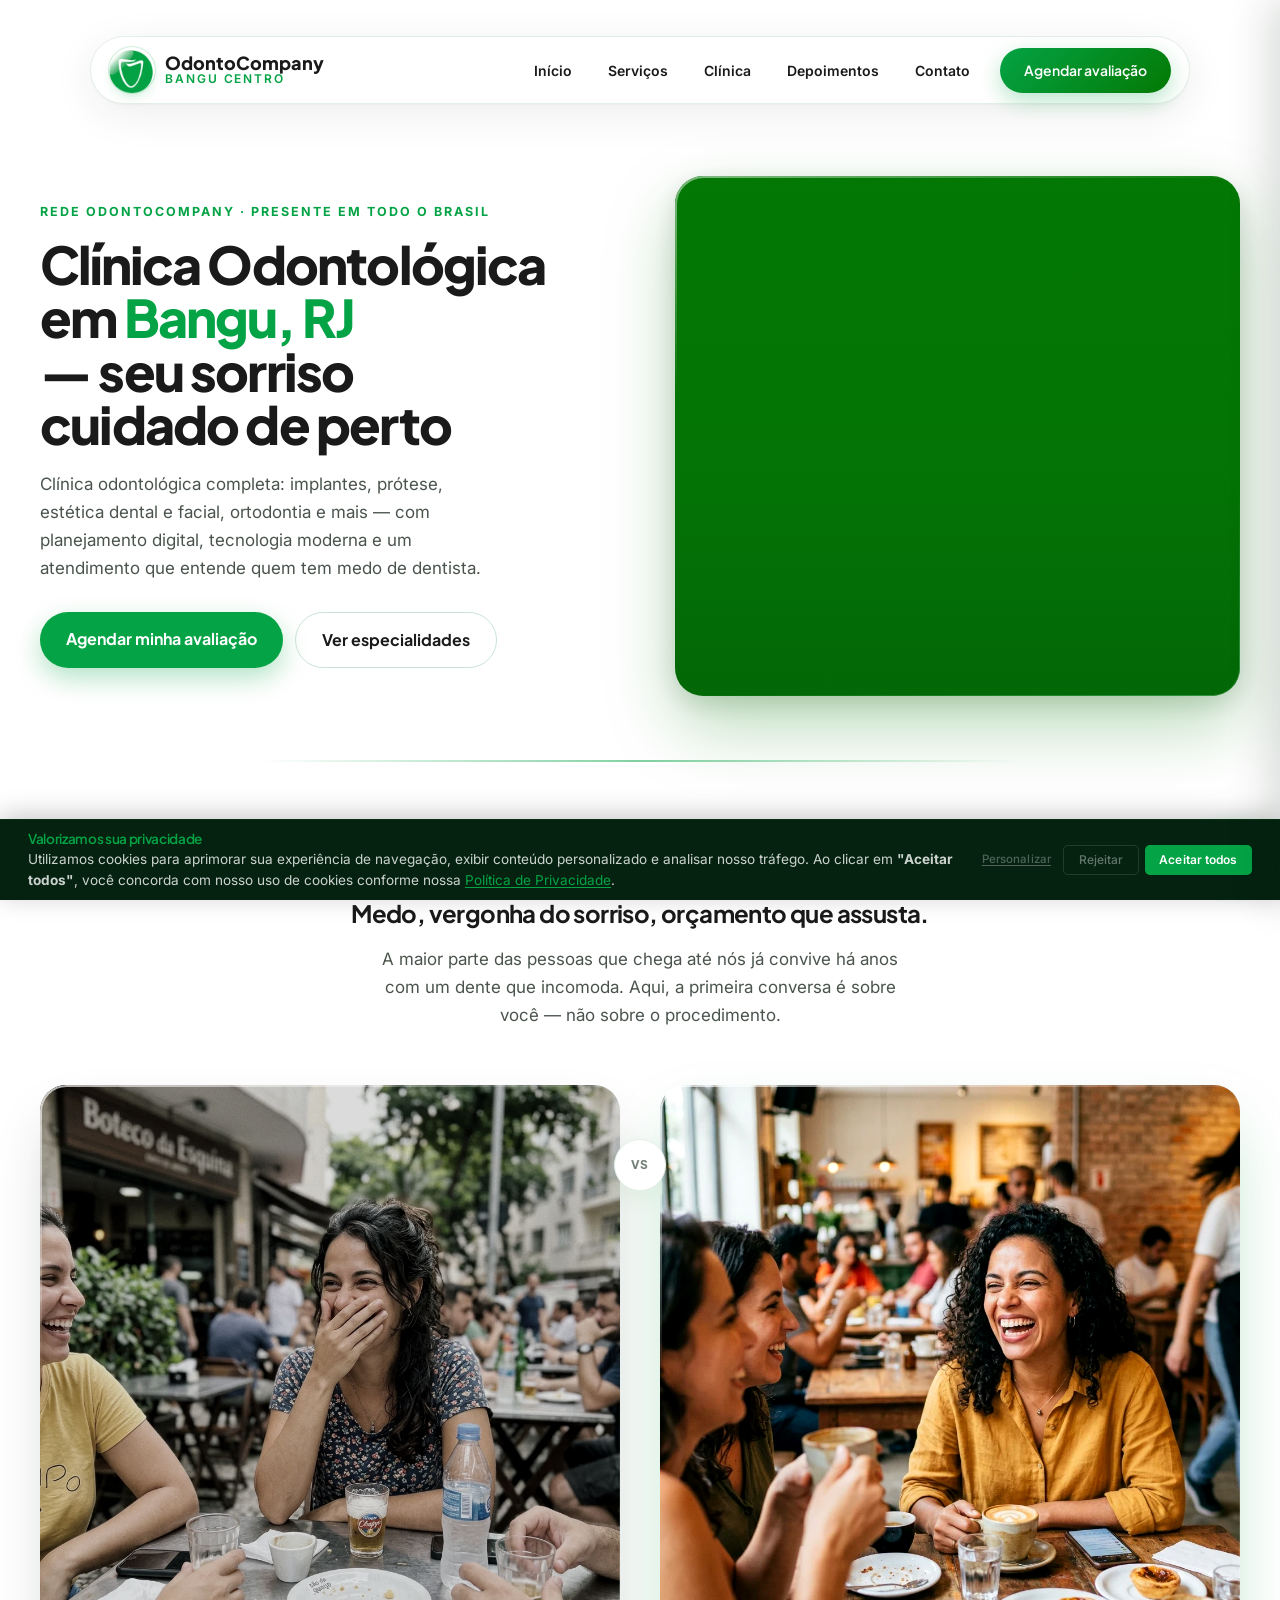
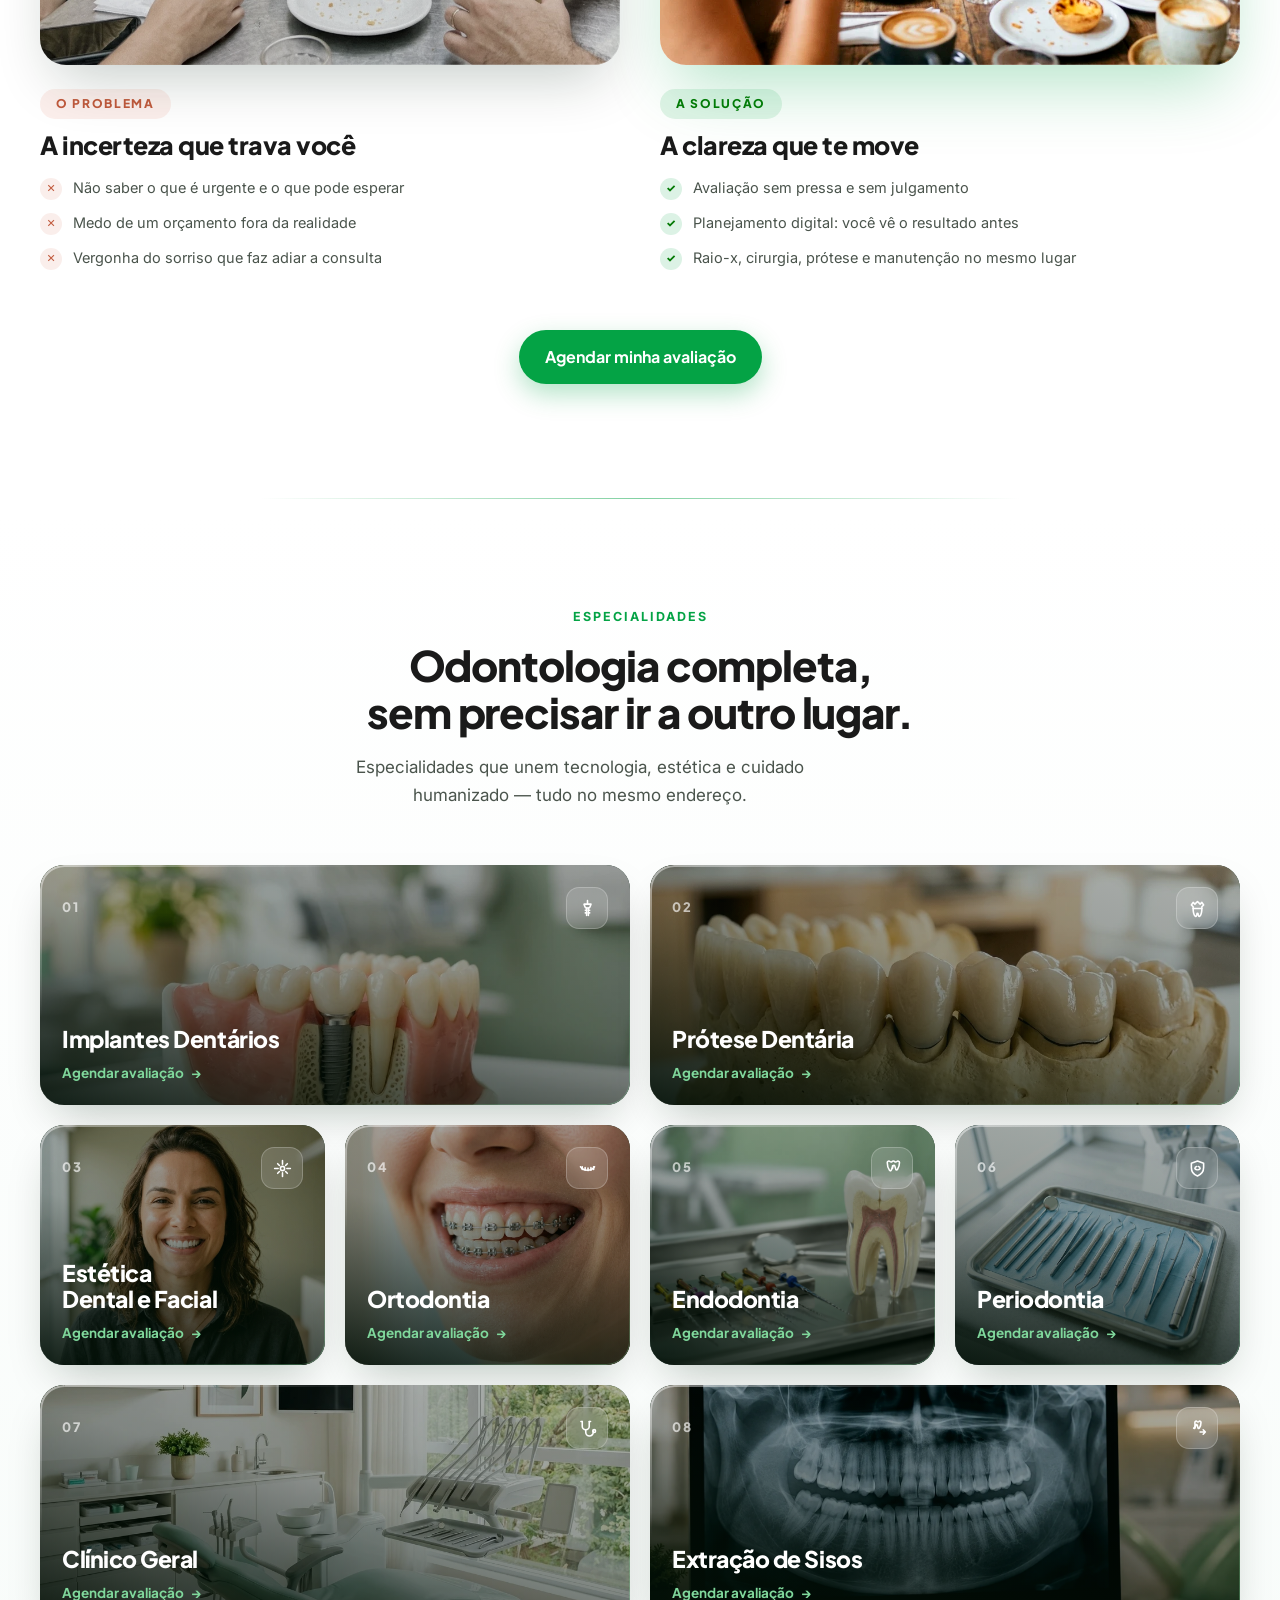
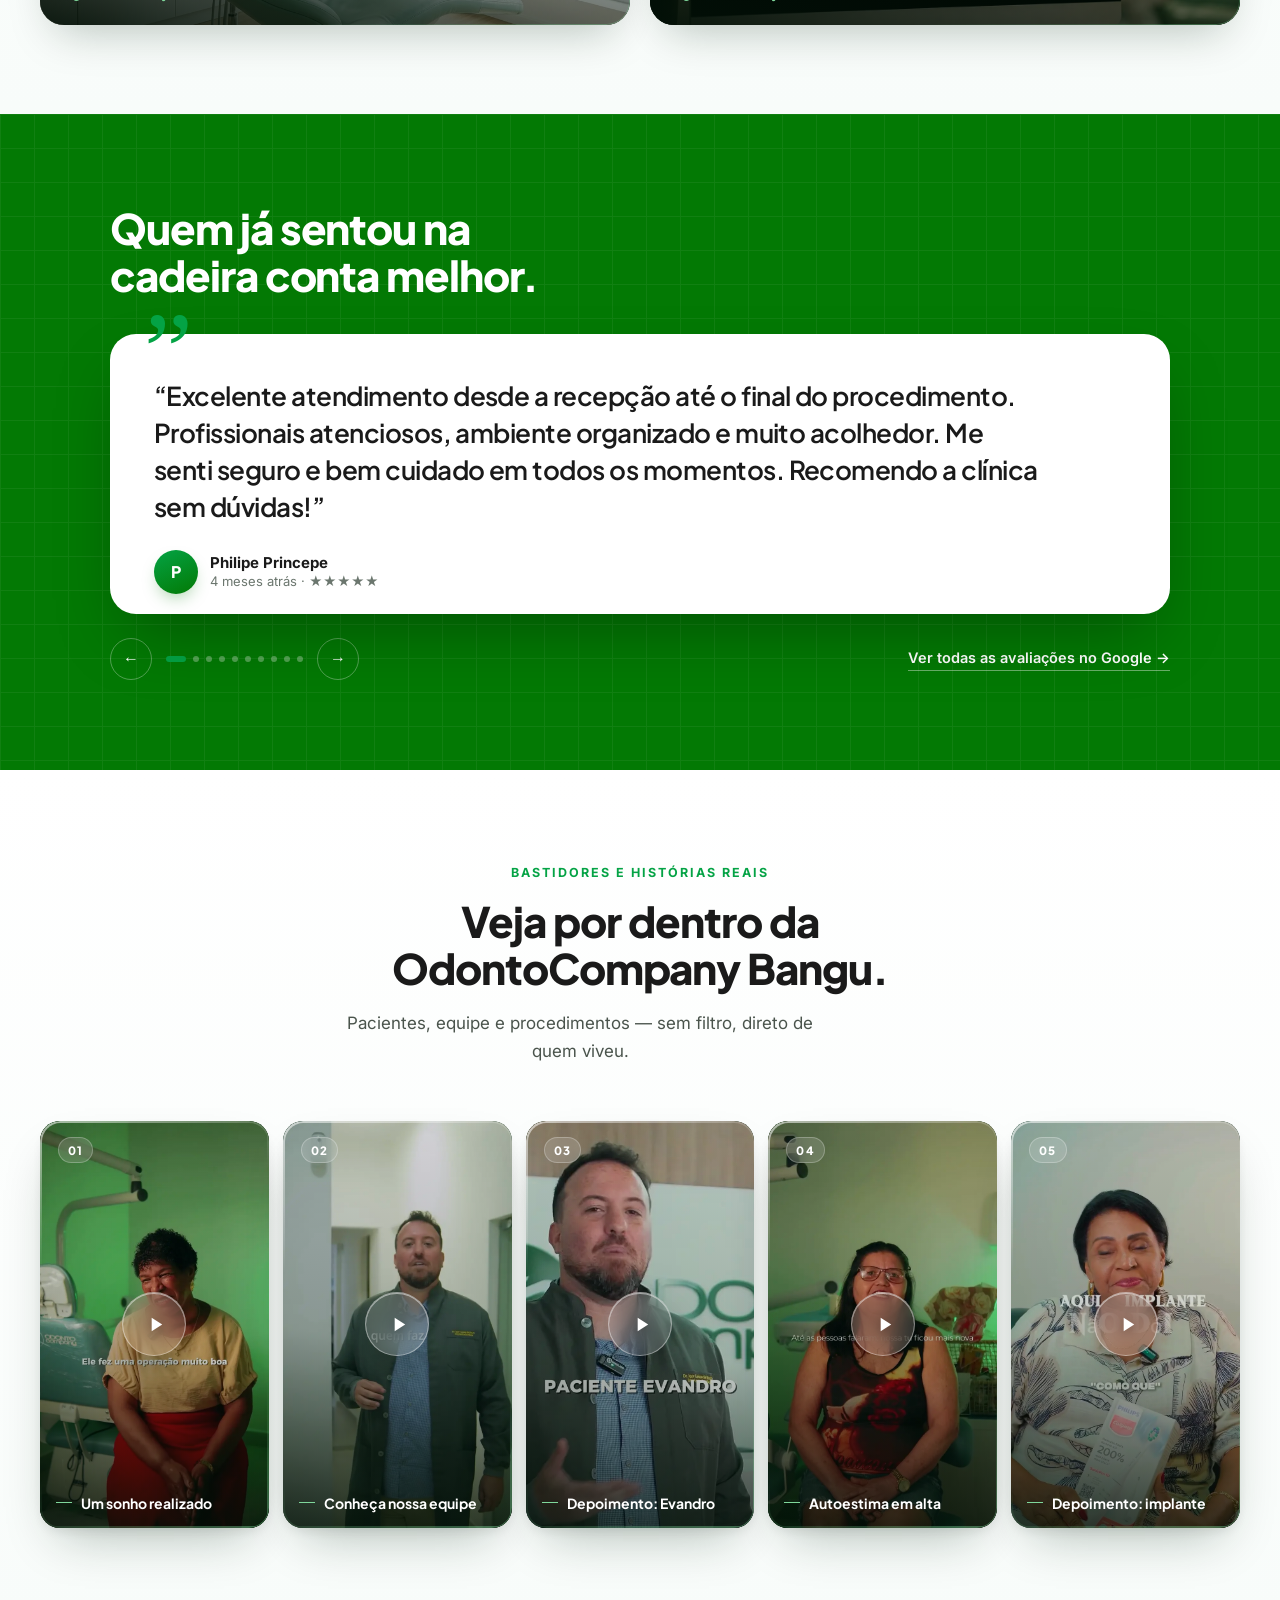
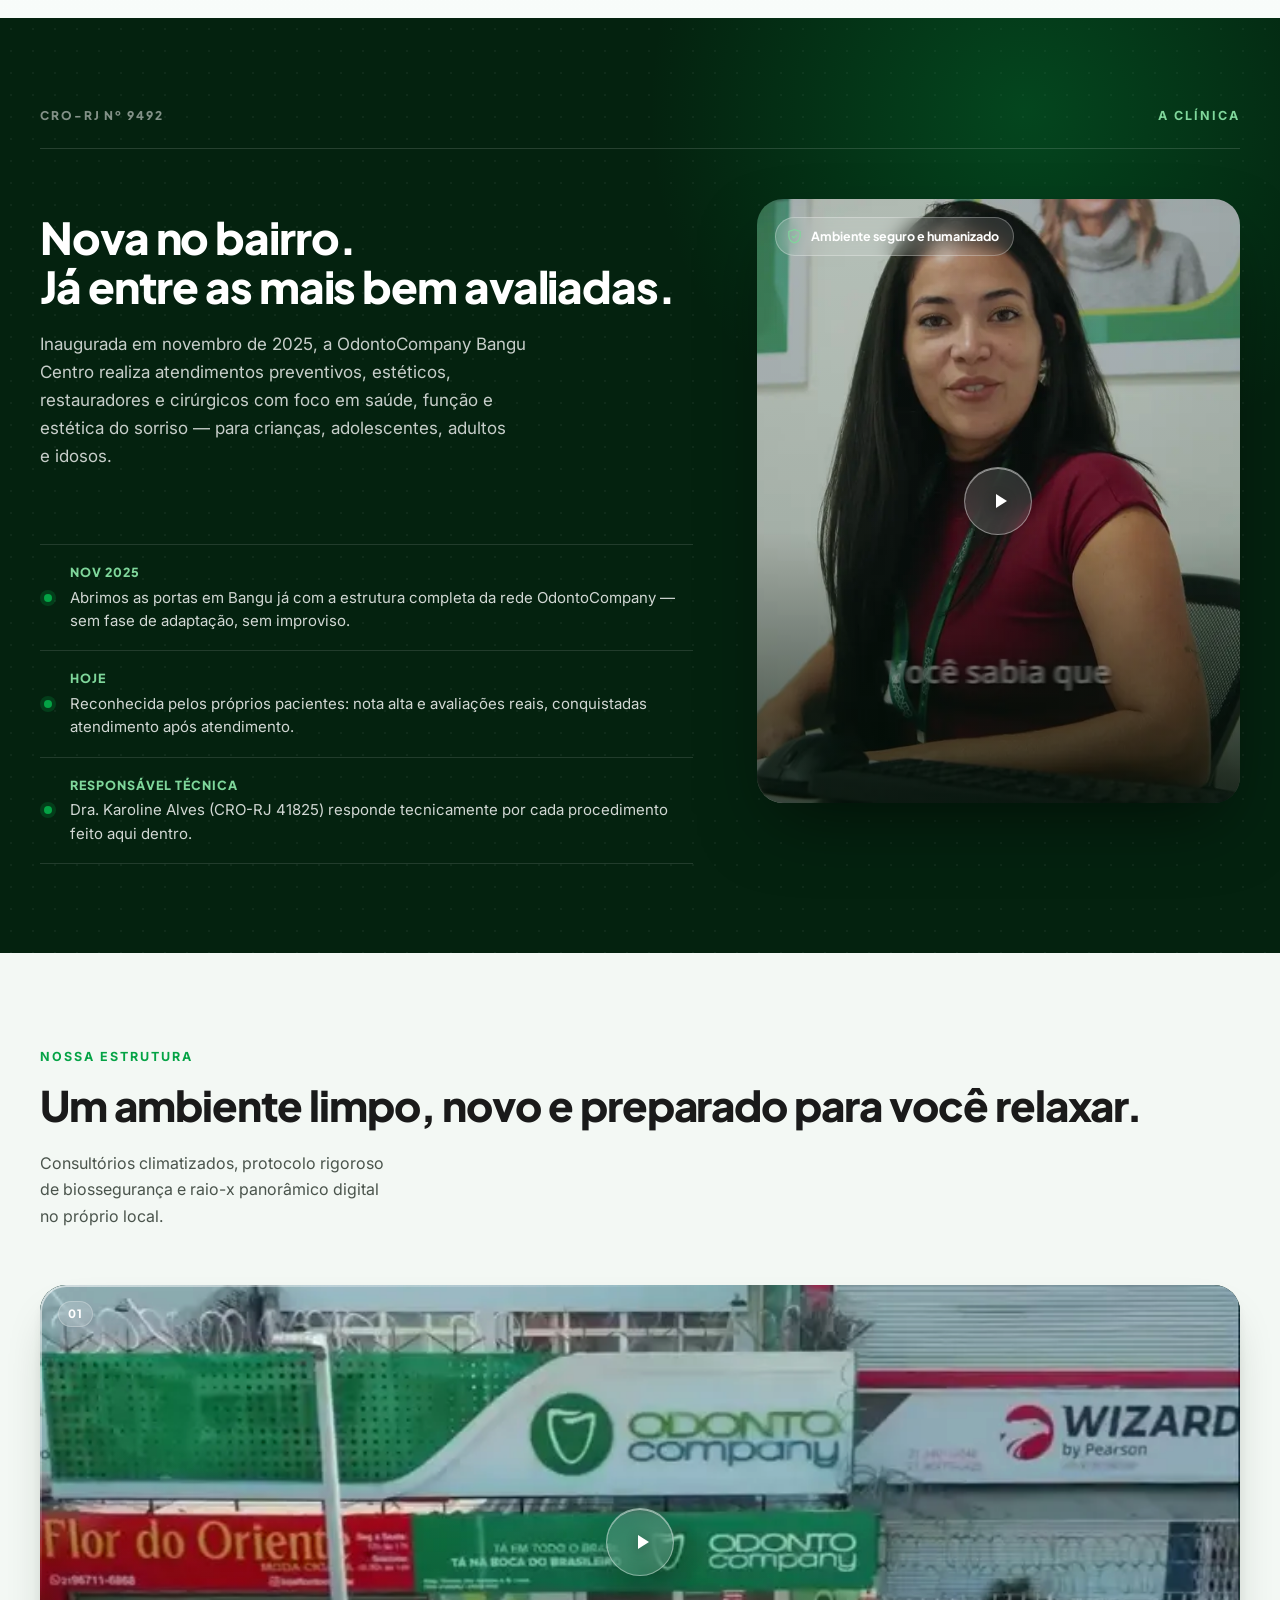
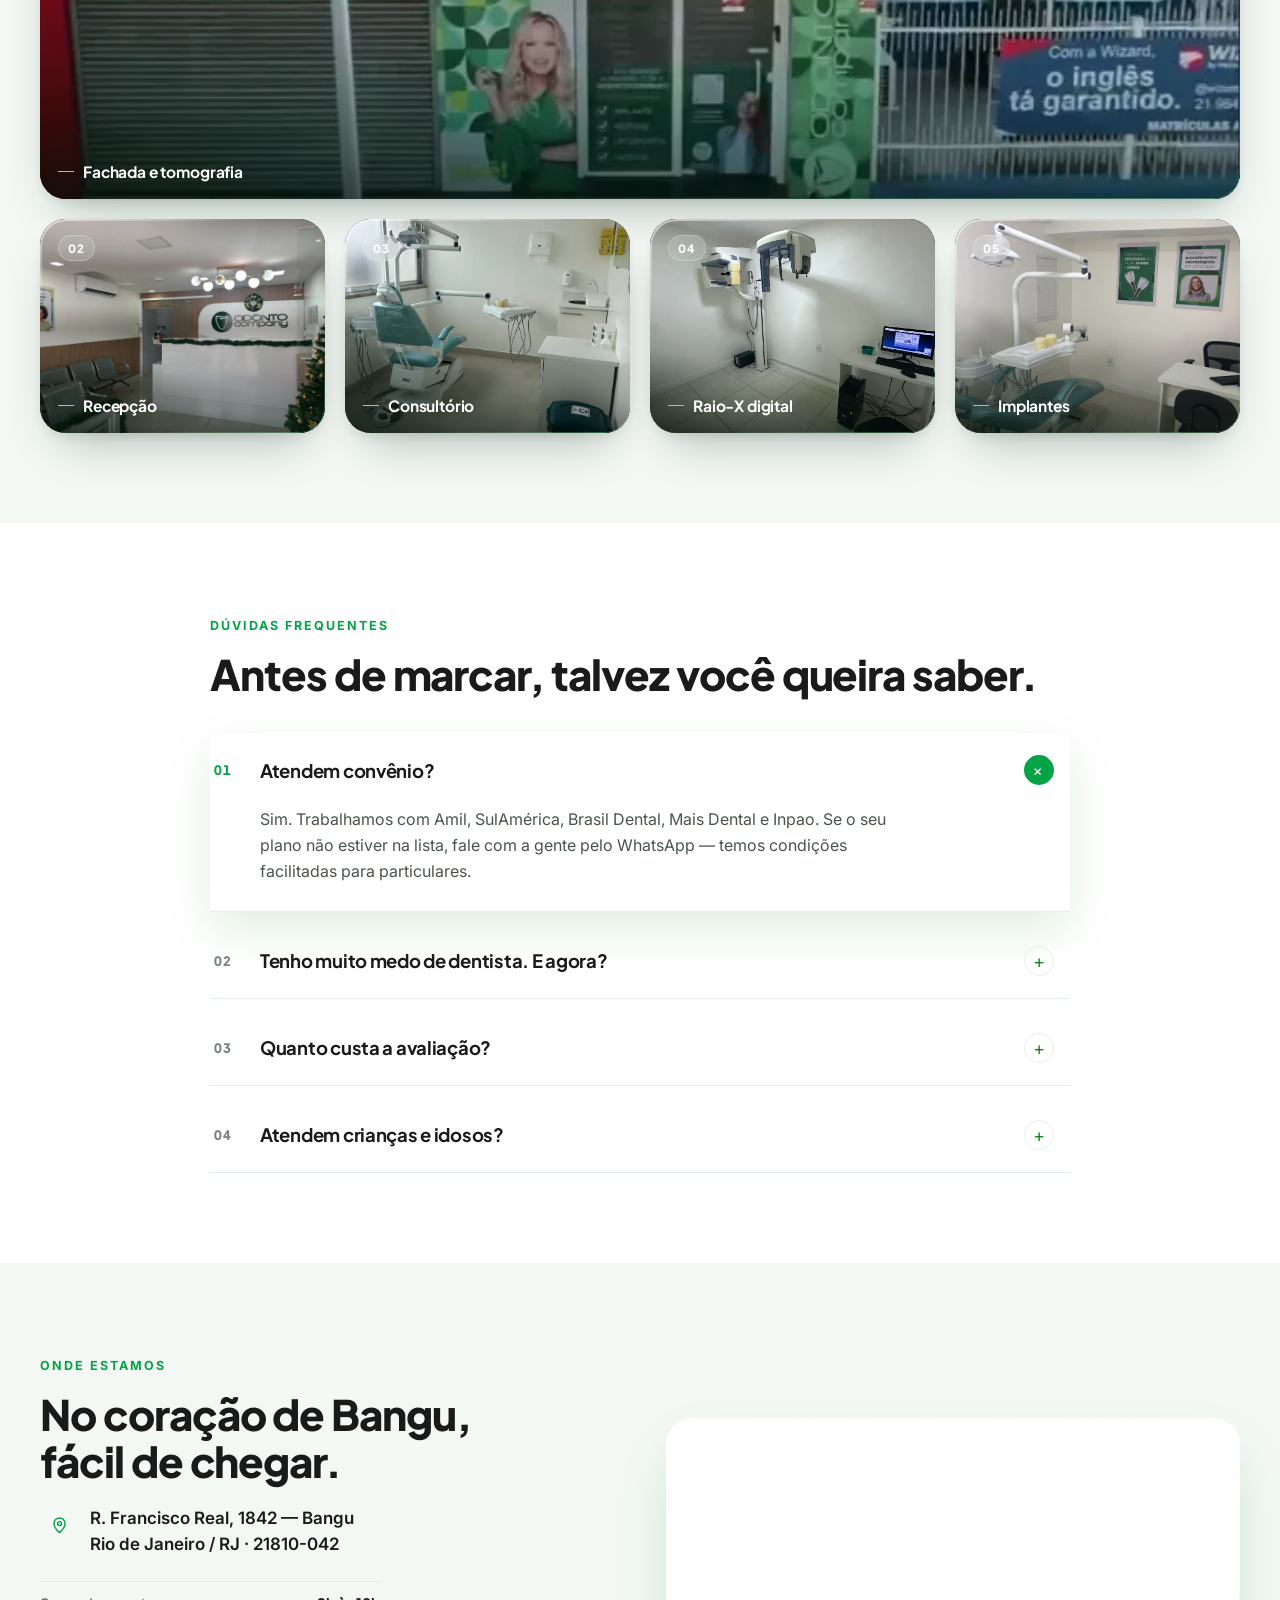
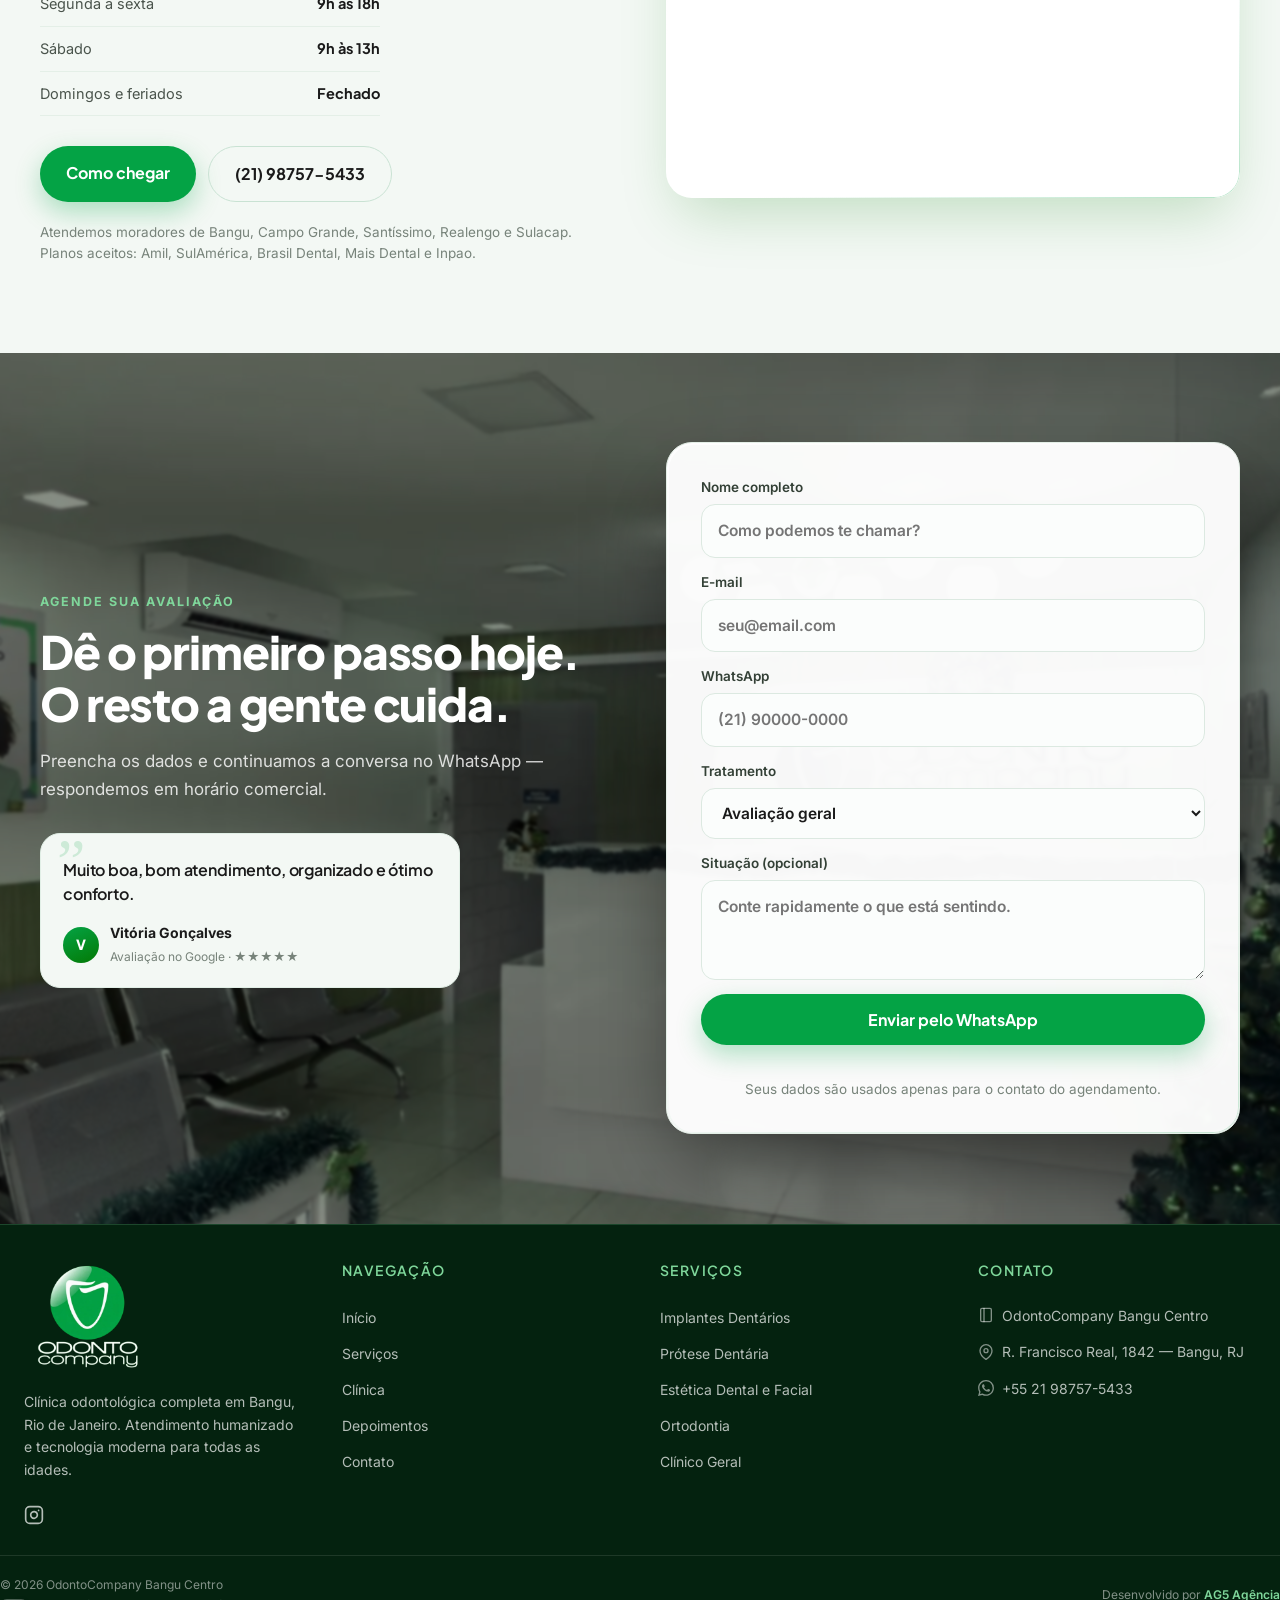
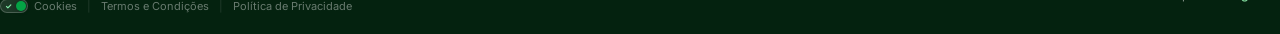
==== index.html @ 66516f6b "LP OdontoCompany Bangu — versão inicial" ====
<!DOCTYPE html>
<html lang="pt-BR">
<head>
<meta charset="utf-8" />
<meta name="viewport" content="width=device-width, initial-scale=1" />
<title>OdontoCompany Bangu Centro — Clínica Odontológica em Bangu, RJ</title>
<meta name="description" content="Clínica odontológica completa em Bangu, RJ. Implantes, prótese, estética dental e facial, ortodontia, endodontia, periodontia e extração de sisos. Nota 4.9 no Google." />

<link rel="canonical" href="http://odontocompanybangu.ag5agencia.site/" />
<meta name="geo.region" content="BR-RJ" />
<meta name="geo.placename" content="Bangu, Rio de Janeiro" />
<meta name="geo.position" content="-22.8797;-43.4664" />
<meta name="ICBM" content="-22.8797, -43.4664" />

<meta property="og:type" content="business.business" />
<meta property="og:title" content="OdontoCompany Bangu Centro — Clínica Odontológica em Bangu, RJ" />
<meta property="og:description" content="Clínica odontológica completa em Bangu, RJ. Implantes, prótese, estética dental e facial, ortodontia, endodontia, periodontia e extração de sisos. Nota 4.9 no Google." />
<meta property="og:image" content="http://odontocompanybangu.ag5agencia.site/assets/odontocompany-bangu-logo-clinica-odontologica.webp" />
<meta property="og:url" content="http://odontocompanybangu.ag5agencia.site/" />
<meta property="og:locale" content="pt_BR" />
<meta property="og:site_name" content="OdontoCompany Bangu Centro" />

<meta name="twitter:card" content="summary_large_image" />
<meta name="twitter:title" content="OdontoCompany Bangu Centro — Clínica Odontológica em Bangu, RJ" />
<meta name="twitter:description" content="Clínica odontológica completa em Bangu, RJ. Implantes, prótese, estética dental e facial, ortodontia e mais. Nota 4.9 no Google." />
<meta name="twitter:image" content="http://odontocompanybangu.ag5agencia.site/assets/odontocompany-bangu-logo-clinica-odontologica.webp" />

<link rel="preconnect" href="https://fonts.googleapis.com" />
<link rel="preconnect" href="https://fonts.gstatic.com" crossorigin />
<link href="https://fonts.googleapis.com/css2?family=Plus+Jakarta+Sans:wght@500;600;700;800&family=Inter:wght@400;500;600&display=swap" rel="stylesheet" />
<link rel="icon" href="assets/favicon-odontocompany-bangu.ico" type="image/x-icon" />
<link rel="stylesheet" href="style.css" />
<link rel="stylesheet" href="cookie-banner.css" />
<script type="application/ld+json">
{"@context":"https://schema.org","@graph":[
{"@type":"Dentist","@id":"http://odontocompanybangu.ag5agencia.site/#negocio","name":"Odontocompany Bangu Centro","alternateName":"Dentista Bangu RJ - Odontocompany Bangu Centro | Clínica Odontológica | Implantes Dentários","url":"http://odontocompanybangu.ag5agencia.site/","logo":"http://odontocompanybangu.ag5agencia.site/assets/odontocompany-bangu-logo-clinica-odontologica.webp","image":["http://odontocompanybangu.ag5agencia.site/assets/odontocompany-bangu-logo-clinica-odontologica.webp","http://odontocompanybangu.ag5agencia.site/assets/recepcao-odontocompany-bangu-decorada.webp"],"description":"Clínica odontológica completa em Bangu, RJ, especializada em implantes dentários, próteses, estética dental e facial, ortodontia, endodontia, periodontia, clínica geral e extração de sisos.","telephone":"+5521987575433","priceRange":"$$","currenciesAccepted":"BRL","paymentAccepted":["Amil","SulAmérica","Brasil Dental","Mais Dental","Inpao"],"foundingDate":"2025-11","address":{"@type":"PostalAddress","streetAddress":"R. Francisco Real, 1842","addressLocality":"Bangu","addressRegion":"RJ","postalCode":"21810-042","addressCountry":"BR"},"geo":{"@type":"GeoCoordinates","latitude":-22.8794287,"longitude":-43.4632837},"openingHoursSpecification":[{"@type":"OpeningHoursSpecification","dayOfWeek":["Monday","Tuesday","Wednesday","Thursday","Friday"],"opens":"09:00","closes":"18:00"},{"@type":"OpeningHoursSpecification","dayOfWeek":["Saturday"],"opens":"09:00","closes":"13:00"}],"areaServed":[{"@type":"City","name":"Bangu","containedInPlace":{"@type":"State","name":"Rio de Janeiro"}},{"@type":"Place","name":"Campo Grande"},{"@type":"Place","name":"Santíssimo"},{"@type":"Place","name":"Realengo"},{"@type":"Place","name":"Sulacap"}],"founder":{"@type":"Person","name":"Karoline Alves","jobTitle":"Responsável Técnica (CRO-RJ 41825)"},"hasOfferCatalog":{"@type":"OfferCatalog","name":"Serviços de Dentista Bangu RJ - Odontocompany Bangu Centro | Clínica Odontológica | Implantes Dentários","itemListElement":[{"@type":"Offer","itemOffered":{"@type":"Service","name":"Implantes Dentários","areaServed":"Bangu – RJ","provider":{"@id":"http://odontocompanybangu.ag5agencia.site/#negocio"}}},{"@type":"Offer","itemOffered":{"@type":"Service","name":"Prótese Dentária","areaServed":"Bangu – RJ","provider":{"@id":"http://odontocompanybangu.ag5agencia.site/#negocio"}}},{"@type":"Offer","itemOffered":{"@type":"Service","name":"Estética Dental e Facial","areaServed":"Bangu – RJ","provider":{"@id":"http://odontocompanybangu.ag5agencia.site/#negocio"}}},{"@type":"Offer","itemOffered":{"@type":"Service","name":"Ortodontia","areaServed":"Bangu – RJ","provider":{"@id":"http://odontocompanybangu.ag5agencia.site/#negocio"}}},{"@type":"Offer","itemOffered":{"@type":"Service","name":"Endodontia","areaServed":"Bangu – RJ","provider":{"@id":"http://odontocompanybangu.ag5agencia.site/#negocio"}}},{"@type":"Offer","itemOffered":{"@type":"Service","name":"Periodontia","areaServed":"Bangu – RJ","provider":{"@id":"http://odontocompanybangu.ag5agencia.site/#negocio"}}},{"@type":"Offer","itemOffered":{"@type":"Service","name":"Clínico Geral","areaServed":"Bangu – RJ","provider":{"@id":"http://odontocompanybangu.ag5agencia.site/#negocio"}}},{"@type":"Offer","itemOffered":{"@type":"Service","name":"Extração de Sisos","areaServed":"Bangu – RJ","provider":{"@id":"http://odontocompanybangu.ag5agencia.site/#negocio"}}}]},"aggregateRating":{"@type":"AggregateRating","ratingValue":"4.9","reviewCount":"109","bestRating":"5","worstRating":"1"},"identifier":[{"@type":"PropertyValue","propertyID":"Google CID","value":"1227597395477104234"},{"@type":"PropertyValue","propertyID":"Google Place ID","value":"ChIJmbRxGp7fmwARaoabvFNNCRE"}],"hasMap":"https://maps.google.com/?cid=1227597395477104234","sameAs":["https://maps.google.com/?cid=1227597395477104234","https://www.instagram.com/odontocompany_bangu/"]},
{"@type":"WebSite","@id":"http://odontocompanybangu.ag5agencia.site/#website","url":"http://odontocompanybangu.ag5agencia.site/","name":"Dentista Bangu RJ - Odontocompany Bangu Centro | Clínica Odontológica | Implantes Dentários","publisher":{"@id":"http://odontocompanybangu.ag5agencia.site/#negocio"},"inLanguage":"pt-BR"},
{"@type":"WebPage","@id":"http://odontocompanybangu.ag5agencia.site/#webpage","url":"http://odontocompanybangu.ag5agencia.site/","name":"OdontoCompany Bangu Centro — Clínica Odontológica em Bangu, RJ","description":"Clínica odontológica completa em Bangu, RJ. Implantes, prótese, estética dental e facial, ortodontia, endodontia, periodontia e extração de sisos. Nota 4.9 no Google.","isPartOf":{"@id":"http://odontocompanybangu.ag5agencia.site/#website"},"about":{"@id":"http://odontocompanybangu.ag5agencia.site/#negocio"},"inLanguage":"pt-BR"},
{"@type":"FAQPage","@id":"http://odontocompanybangu.ag5agencia.site/#faq","mainEntity":[{"@type":"Question","name":"Atendem convênio?","acceptedAnswer":{"@type":"Answer","text":"Sim. Trabalhamos com Amil, SulAmérica, Brasil Dental, Mais Dental e Inpao. Se o seu plano não estiver na lista, fale com a gente pelo WhatsApp — temos condições facilitadas para particulares."}},{"@type":"Question","name":"Tenho muito medo de dentista. E agora?","acceptedAnswer":{"@type":"Answer","text":"Você não é exceção — é a maioria. A primeira consulta é uma conversa: explicamos cada passo antes de qualquer procedimento e respeitamos o seu tempo. Nada é feito sem o seu ok."}},{"@type":"Question","name":"Quanto custa a avaliação?","acceptedAnswer":{"@type":"Answer","text":"Agende pelo WhatsApp e nossa recepção informa as condições vigentes de avaliação e o plano de tratamento personalizado, sem compromisso."}},{"@type":"Question","name":"Atendem crianças e idosos?","acceptedAnswer":{"@type":"Answer","text":"Sim. Atendemos todas as idades, com tratamentos personalizados para cada fase — de odontopediatria a reabilitação com prótese e implante."}}]}
]}
</script>
</head>
<body>

<header class="site-header">
  <div class="container header-inner">
    <a class="brand" href="#inicio">
      <span class="brand-mark"><img src="assets/odontocompany-bangu-logo-mobile.webp" alt="OdontoCompany" /></span>
      <span class="brand-text">
        <strong>OdontoCompany</strong>
        <span>Bangu Centro</span>
      </span>
    </a>
    <button class="nav-toggle" type="button" aria-expanded="false" aria-controls="nav-menu" aria-label="Abrir menu">
      <svg viewBox="0 0 24 24" fill="none" stroke="currentColor" stroke-width="2" stroke-linecap="round"><path d="M4 7h16M4 12h16M4 17h16"/></svg>
    </button>
    <nav class="nav" id="nav-menu">
      <a href="#inicio">Início</a>
      <a href="#servicos">Serviços</a>
      <a href="#sobre">Clínica</a>
      <a href="#depoimentos">Depoimentos</a>
      <a href="#contato">Contato</a>
      <a class="btn btn-primary btn-sm" href="https://wa.me/5521987575433?text=Ol%C3%A1%2C%20vim%20atrav%C3%A9s%20do%20site%20e%20gostaria%20de%20agendar%20uma%20avalia%C3%A7%C3%A3o." target="_blank" rel="noopener">Agendar avaliação</a>
    </nav>
  </div>
</header>

<main id="inicio">

  <section class="hero container">
    <div class="hero-copy" data-reveal="up">
      <span class="eyebrow">Rede OdontoCompany · presente em todo o Brasil</span>
      <h1>Clínica Odontológica em <span class="accent">Bangu, RJ</span> — seu sorriso cuidado de perto</h1>
      <p class="lead">Clínica odontológica completa: implantes, prótese, estética dental e facial, ortodontia e mais — com planejamento digital, tecnologia moderna e um atendimento que entende quem tem medo de dentista.</p>
      <div class="btn-row">
        <a class="btn btn-primary" href="https://wa.me/5521987575433?text=Ol%C3%A1%2C%20vim%20atrav%C3%A9s%20do%20site%20e%20gostaria%20de%20agendar%20minha%20avalia%C3%A7%C3%A3o." target="_blank" rel="noopener">Agendar minha avaliação</a>
        <a class="btn btn-ghost" href="#servicos">Ver especialidades</a>
      </div>
    </div>

    <div class="hero-media" data-reveal="right">
      <div class="hero-video">
        <video class="hero-vid" autoplay muted loop playsinline>
          <source src="assets/odontocompany-bangu-clinica-de-confianca.mp4" type="video/mp4" />
        </video>
        <div class="video-bar">
          <div class="video-progress" role="slider" aria-label="Progresso do vídeo" aria-valuemin="0" aria-valuemax="100" aria-valuenow="0" tabindex="0">
            <span class="video-progress-fill"></span>
          </div>
          <div class="video-bar-row">
            <span class="video-time">0:00 / 0:00</span>
            <div class="video-minictrls">
              <button class="video-mute" type="button" aria-label="Ativar som"><span aria-hidden="true"><svg viewBox="0 0 24 24" fill="none" stroke="currentColor" stroke-width="2" stroke-linecap="round" stroke-linejoin="round"><path d="M11 5 6 9H3v6h3l5 4V5Z"/><path d="m16 9 5 6M21 9l-5 6"/></svg></span></button>
              <button class="video-expand" type="button" aria-label="Ver em tela cheia"><span aria-hidden="true"><svg viewBox="0 0 24 24" fill="none" stroke="currentColor" stroke-width="2" stroke-linecap="round" stroke-linejoin="round"><path d="M8 3H5a2 2 0 0 0-2 2v3M16 3h3a2 2 0 0 1 2 2v3M21 16v3a2 2 0 0 1-2 2h-3M8 21H5a2 2 0 0 1-2-2v-3"/></svg></span></button>
            </div>
          </div>
        </div>
        <img class="hero-img" src="assets/recepcao-odontocompany-bangu-decorada.webp" alt="Recepção da clínica OdontoCompany Bangu Centro" loading="eager" fetchpriority="high" />
        <span class="video-mask"></span>
      </div>
    </div>
  </section>

  <div class="section-divider" aria-hidden="true"><span></span></div>

  <section id="diferenciais" class="compare-section">
    <div class="container">
      <div class="section-head center" data-reveal="up">
        <span class="eyebrow">Por que adiar dói mais</span>
        <h2>Medo, vergonha do sorriso, orçamento que assusta.</h2>
        <p class="lead">A maior parte das pessoas que chega até nós já convive há anos com um dente que incomoda. Aqui, a primeira conversa é sobre você — não sobre o procedimento.</p>
      </div>

      <div class="compare-grid">
        <div class="compare-col compare-problema" data-reveal="left">
          <div class="compare-media">
            <img src="assets/problema-momento-cotidiano-cobrindo-boca.webp" alt="Pessoa cobrindo a boca ao rir em um momento cotidiano por vergonha do sorriso" loading="lazy" />
          </div>
          <span class="compare-tag compare-tag-problema">O problema</span>
          <h3>A incerteza que trava você</h3>
          <ul>
            <li><span class="compare-ico" aria-hidden="true">✕</span>Não saber o que é urgente e o que pode esperar</li>
            <li><span class="compare-ico" aria-hidden="true">✕</span>Medo de um orçamento fora da realidade</li>
            <li><span class="compare-ico" aria-hidden="true">✕</span>Vergonha do sorriso que faz adiar a consulta</li>
          </ul>
        </div>

        <span class="compare-vs" aria-hidden="true">VS</span>

        <div class="compare-col compare-solucao" data-reveal="right">
          <div class="compare-media">
            <img src="assets/solucao-momento-cotidiano-sorriso-aberto.webp" alt="Pessoa rindo abertamente e com confiança em um momento cotidiano descontraído" loading="lazy" />
          </div>
          <span class="compare-tag compare-tag-solucao">A solução</span>
          <h3>A clareza que te move</h3>
          <ul>
            <li><span class="compare-ico" aria-hidden="true">✓</span>Avaliação sem pressa e sem julgamento</li>
            <li><span class="compare-ico" aria-hidden="true">✓</span>Planejamento digital: você vê o resultado antes</li>
            <li><span class="compare-ico" aria-hidden="true">✓</span>Raio-x, cirurgia, prótese e manutenção no mesmo lugar</li>
          </ul>
        </div>
      </div>

      <div class="compare-foot" data-reveal="up">
        <a class="btn btn-primary" href="https://wa.me/5521987575433?text=Ol%C3%A1%2C%20vim%20atrav%C3%A9s%20do%20site%20e%20gostaria%20de%20agendar%20minha%20avalia%C3%A7%C3%A3o." target="_blank" rel="noopener">Agendar minha avaliação</a>
      </div>
    </div>
  </section>

  <div class="section-divider" aria-hidden="true"><span></span></div>

  <section id="servicos" class="section section-services">
    <div class="container">
      <div class="section-head center" data-reveal="up">
        <span class="eyebrow">Especialidades</span>
        <h2>Odontologia completa, sem precisar ir a outro lugar.</h2>
        <p class="lead">Especialidades que unem tecnologia, estética e cuidado humanizado — tudo no mesmo endereço.</p>
      </div>
      <div class="services-bento" id="servicos-grid" data-reveal="up"></div>
      <button class="services-more" id="servicos-ver-mais" type="button">
        <span>Ver todas as especialidades</span>
        <svg viewBox="0 0 24 24" fill="none" stroke="currentColor" stroke-width="2" stroke-linecap="round" stroke-linejoin="round"><path d="m6 9 6 6 6-6"/></svg>
      </button>
    </div>
  </section>

  <section id="depoimentos" class="section section-dark depo-section">
    <div class="container narrow">
      <div class="head-row" data-reveal="up">
        <h2 class="on-dark">Quem já sentou na cadeira conta melhor.</h2>
      </div>
      <div class="depo-slider-wrap">
        <span class="depo-quote-mark" aria-hidden="true">”</span>
        <div class="slider" id="slider" data-reveal="up"></div>
      </div>
      <div class="slider-nav">
        <button type="button" id="dep-prev" aria-label="Depoimento anterior">←</button>
        <div class="slider-dots" id="slider-dots" aria-hidden="true"></div>
        <button type="button" id="dep-next" aria-label="Próximo depoimento">→</button>
        <a href="https://share.google/ra8Axh4Z1xH9T9XZi" target="_blank" rel="noopener">Ver todas as avaliações no Google →</a>
      </div>
    </div>
  </section>

  <section id="videos" class="section videos-section">
    <div class="container">
      <div class="section-head center" data-reveal="up">
        <span class="eyebrow">Bastidores e histórias reais</span>
        <h2>Veja por dentro da OdontoCompany Bangu.</h2>
        <p class="lead">Pacientes, equipe e procedimentos — sem filtro, direto de quem viveu.</p>
      </div>
      <div class="videos-grid" id="videos-grid" data-reveal="up"></div>
    </div>
  </section>

  <section id="sobre" class="section dossie-section">
    <div class="container dossie">
      <div class="dossie-head" data-reveal="up">
        <span class="dossie-reg">CRO-RJ Nº 9492</span>
        <span class="eyebrow">A clínica</span>
      </div>

      <div class="dossie-body">
        <div class="dossie-main dossie-intro" data-reveal="left">
          <h2>Nova no bairro.<br />Já entre as mais bem avaliadas.</h2>
          <p class="lead">Inaugurada em novembro de 2025, a OdontoCompany Bangu Centro realiza atendimentos preventivos, estéticos, restauradores e cirúrgicos com foco em saúde, função e estética do sorriso — para crianças, adolescentes, adultos e idosos.</p>
        </div>

        <div class="dossie-side" data-reveal="right">
          <div class="dossie-frame gb-video" id="dossie-video-btn" role="button" tabindex="0" aria-label="Reproduzir vídeo: segurança e naturalidade da OdontoCompany Bangu">
            <img src="assets/poster-odontocompany-bangu-seguranca-e-naturalidade.webp" loading="lazy" alt="Atendimento odontológico com segurança e naturalidade na OdontoCompany Bangu" />
            <span class="gb-video-icon" aria-hidden="true">
              <svg viewBox="0 0 24 24" fill="currentColor"><path d="M8 5v14l11-7Z"/></svg>
            </span>
            <span class="dossie-frame-mask"></span>
            <span class="dossie-seal">
              <svg viewBox="0 0 24 24" fill="none" stroke="currentColor" stroke-width="1.6" stroke-linecap="round" stroke-linejoin="round"><path d="M12 2 4 5v6c0 5 3.4 8.7 8 10 4.6-1.3 8-5 8-10V5l-8-3Z"/><path d="m9 12 2 2 4-4"/></svg>
              <span>Ambiente seguro e humanizado</span>
            </span>
          </div>
        </div>

        <ul class="dossie-timeline dossie-timeline-full" data-reveal="left">
          <li>
            <span class="dt-dot" aria-hidden="true"></span>
            <span class="dt-year">Nov 2025</span>
            <span class="dt-text">Abrimos as portas em Bangu já com a estrutura completa da rede OdontoCompany — sem fase de adaptação, sem improviso.</span>
          </li>
          <li>
            <span class="dt-dot" aria-hidden="true"></span>
            <span class="dt-year">Hoje</span>
            <span class="dt-text">Reconhecida pelos próprios pacientes: nota alta e avaliações reais, conquistadas atendimento após atendimento.</span>
          </li>
          <li>
            <span class="dt-dot" aria-hidden="true"></span>
            <span class="dt-year">Responsável técnica</span>
            <span class="dt-text">Dra. Karoline Alves (CRO-RJ 41825) responde tecnicamente por cada procedimento feito aqui dentro.</span>
          </li>
        </ul>
      </div>
    </div>
  </section>

  <section id="estrutura" class="section section-soft">
    <div class="container">
      <div class="head-row" data-reveal="up">
        <div>
          <span class="eyebrow">Nossa estrutura</span>
          <h2>Um ambiente limpo, novo e preparado para você relaxar.</h2>
        </div>
        <p class="lead lead-sm">Consultórios climatizados, protocolo rigoroso de biossegurança e raio-x panorâmico digital no próprio local.</p>
      </div>
      <div class="gallery-bento" data-reveal="up">
        <div class="gb-item gb-feature gb-video" id="gb-video-btn" role="button" tabindex="0" aria-label="Reproduzir vídeo: fachada e tomografia da OdontoCompany Bangu">
          <img src="assets/poster-odontocompany-bangu-fachada-e-tomografia.webp" loading="lazy" alt="Fachada e tomografia da clínica odontológica OdontoCompany em Bangu, RJ" />
          <span class="gb-video-icon" aria-hidden="true">
            <svg viewBox="0 0 24 24" fill="currentColor"><path d="M8 5v14l11-7Z"/></svg>
          </span>
          <span class="gb-chip">01</span>
          <span class="gb-caption"><span class="gb-caption-line"></span>Fachada e tomografia</span>
        </div>
        <div class="gb-item">
          <img src="assets/recepcao-odontocompany-bangu-decorada.webp" loading="lazy" alt="Recepção da clínica OdontoCompany Bangu Centro" />
          <span class="gb-chip">02</span>
          <span class="gb-caption"><span class="gb-caption-line"></span>Recepção</span>
        </div>
        <div class="gb-item">
          <img src="assets/consultorio-odontologico-cadeira-bangu.webp" loading="lazy" alt="Consultório odontológico com cadeira e descarte de resíduos sinalizado" />
          <span class="gb-chip">03</span>
          <span class="gb-caption"><span class="gb-caption-line"></span>Consultório</span>
        </div>
        <div class="gb-item">
          <img src="assets/raio-x-panoramico-digital-odontocompany-bangu.webp" loading="lazy" alt="Sala de raio-x panorâmico digital" />
          <span class="gb-chip">04</span>
          <span class="gb-caption"><span class="gb-caption-line"></span>Raio-X digital</span>
        </div>
        <div class="gb-item">
          <img src="assets/consultorio-implantes-odontocompany-bangu.webp" loading="lazy" alt="Consultório de implantes com estação de planejamento digital" />
          <span class="gb-chip">05</span>
          <span class="gb-caption"><span class="gb-caption-line"></span>Implantes</span>
        </div>
      </div>
    </div>
  </section>

  <section id="faq" class="section container narrow-sm">
    <div data-reveal="up">
      <span class="eyebrow">Dúvidas frequentes</span>
      <h2>Antes de marcar, talvez você queira saber.</h2>
    </div>
    <div class="accordion accordion-flat" id="accordion-faq" data-reveal="up"></div>
  </section>

  <section id="localizacao" class="section section-soft local-section">
    <div class="container split">
      <div data-reveal="left">
        <span class="eyebrow">Onde estamos</span>
        <h2>No coração de Bangu, fácil de chegar.</h2>
        <div class="local-address">
          <span class="local-pin" aria-hidden="true">
            <svg viewBox="0 0 24 24" fill="none" stroke="currentColor" stroke-width="1.8" stroke-linecap="round" stroke-linejoin="round"><path d="M12 21s7-6.1 7-11.5A7 7 0 0 0 5 9.5C5 14.9 12 21 12 21Z"/><circle cx="12" cy="9.5" r="2.4"/></svg>
          </span>
          <p class="address">R. Francisco Real, 1842 — Bangu<br />Rio de Janeiro / RJ · 21810-042</p>
        </div>
        <ul class="local-hours">
          <li><span>Segunda a sexta</span><strong>9h às 18h</strong></li>
          <li><span>Sábado</span><strong>9h às 13h</strong></li>
          <li><span>Domingos e feriados</span><strong>Fechado</strong></li>
        </ul>
        <div class="btn-row">
          <a class="btn btn-primary" href="https://www.google.com/maps?um=1&amp;ie=UTF-8&amp;fb=1&amp;gl=br&amp;sa=X&amp;geocode=KZm0cRqe35sAMWqGm7xTTQkR&amp;daddr=R.+Francisco+Real,+1842+-+Bangu,+Rio+de+Janeiro+-+RJ,+21810-042" target="_blank" rel="noopener">Como chegar</a>
          <a class="btn btn-ghost" href="tel:+5521987575433">(21) 98757-5433</a>
        </div>
        <p class="fineprint">Atendemos moradores de Bangu, Campo Grande, Santíssimo, Realengo e Sulacap. Planos aceitos: Amil, SulAmérica, Brasil Dental, Mais Dental e Inpao.</p>
      </div>
      <div class="map" data-reveal="right">
        <iframe title="Mapa da OdontoCompany Bangu Centro" src="https://www.google.com/maps?q=R.%20Francisco%20Real,%201842%20-%20Bangu,%20Rio%20de%20Janeiro%20-%20RJ,%2021810-042&amp;output=embed" loading="lazy"></iframe>
      </div>
    </div>
  </section>

  <section id="contato" class="section contato-section">
    <div class="contato-bg" style="background-image:url('assets/recepcao-odontocompany-bangu-decorada.webp')" aria-hidden="true"></div>
    <div class="container split">
      <div data-reveal="left">
        <span class="eyebrow">Agende sua avaliação</span>
        <h2 class="h2-lg">Dê o primeiro passo hoje. O resto a gente cuida.</h2>
        <p class="lead">Preencha os dados e continuamos a conversa no WhatsApp — respondemos em horário comercial.</p>
        <div class="contato-depo">
          <span class="contato-depo-mark" aria-hidden="true">”</span>
          <p class="contato-depo-texto">Muito boa, bom atendimento, organizado e ótimo conforto.</p>
          <div class="contato-depo-autor">
            <span class="contato-depo-avatar">V</span>
            <span><strong>Vitória Gonçalves</strong><small>Avaliação no Google · ★★★★★</small></span>
          </div>
        </div>
      </div>
      <form class="form" id="form-agendamento" novalidate data-reveal="right">
        <label>Nome completo
          <input name="nome" type="text" required placeholder="Como podemos te chamar?" />
          <small class="err" data-err="nome"></small>
        </label>
        <label>E-mail
          <input name="email" type="email" required placeholder="seu@email.com" />
          <small class="err" data-err="email"></small>
        </label>
        <label>WhatsApp
          <input name="telefone" type="tel" required placeholder="(21) 90000-0000" />
          <small class="err" data-err="telefone"></small>
        </label>
        <label>Tratamento
          <select name="assunto">
            <option>Avaliação geral</option>
            <option>Implantes dentários</option>
            <option>Prótese dentária</option>
            <option>Estética dental e facial</option>
            <option>Ortodontia (aparelho)</option>
            <option>Endodontia (canal)</option>
            <option>Periodontia (gengiva)</option>
            <option>Extração de sisos</option>
          </select>
        </label>
        <label>Situação (opcional)
          <textarea name="mensagem" rows="3" placeholder="Conte rapidamente o que está sentindo."></textarea>
        </label>
        <button class="btn btn-primary btn-block" type="submit">Enviar pelo WhatsApp</button>
        <p class="fineprint center">Seus dados são usados apenas para o contato do agendamento.</p>
      </form>
    </div>
  </section>
</main>

<footer class="site-footer">
  <div class="footer-main">
    <div class="footer-container">
      <!-- Coluna 1 — Marca -->
      <div class="footer-brand">
        <a href="#" class="footer-logo">
          <img src="assets/odontocompany-bangu-logo-clinica-odontologica.webp" alt="OdontoCompany Bangu Centro" />
        </a>
        <p class="footer-desc">Clínica odontológica completa em Bangu, Rio de Janeiro. Atendimento humanizado e tecnologia moderna para todas as idades.</p>
        <div class="footer-social">
          <a href="https://www.instagram.com/odontocompany_bangu/" target="_blank" rel="noopener noreferrer" aria-label="Instagram">
            <svg width="20" height="20" viewBox="0 0 24 24" fill="none" stroke="currentColor" stroke-width="2" stroke-linecap="round" stroke-linejoin="round"><rect x="2" y="2" width="20" height="20" rx="5" ry="5"/><path d="M16 11.37A4 4 0 1 1 12.63 8 4 4 0 0 1 16 11.37z"/><line x1="17.5" y1="6.5" x2="17.51" y2="6.5"/></svg>
          </a>
        </div>
      </div>

      <!-- Coluna 2 — Navegação -->
      <div class="footer-links">
        <h4>Navegação</h4>
        <ul>
          <li><a href="#inicio">Início</a></li>
          <li><a href="#servicos">Serviços</a></li>
          <li><a href="#sobre">Clínica</a></li>
          <li><a href="#depoimentos">Depoimentos</a></li>
          <li><a href="#contato">Contato</a></li>
        </ul>
      </div>

      <!-- Coluna 3 — Serviços -->
      <div class="footer-links">
        <h4>Serviços</h4>
        <ul>
          <li><a href="#servicos">Implantes Dentários</a></li>
          <li><a href="#servicos">Prótese Dentária</a></li>
          <li><a href="#servicos">Estética Dental e Facial</a></li>
          <li><a href="#servicos">Ortodontia</a></li>
          <li><a href="#servicos">Clínico Geral</a></li>
        </ul>
      </div>

      <!-- Coluna 4 — Contato -->
      <div class="footer-contact">
        <h4>Contato</h4>
        <ul>
          <li>
            <a href="https://share.google/ra8Axh4Z1xH9T9XZi" target="_blank" rel="noopener noreferrer">
              <svg width="16" height="16" viewBox="0 0 24 24" fill="none" stroke="currentColor" stroke-width="2" stroke-linecap="round" stroke-linejoin="round"><rect x="4" y="2" width="16" height="20" rx="2" ry="2"/><line x1="9" y1="22" x2="9" y2="2"/></svg>
              OdontoCompany Bangu Centro
            </a>
          </li>
          <li>
            <a href="https://www.google.com/maps?um=1&ie=UTF-8&fb=1&gl=br&sa=X&geocode=KZm0cRqe35sAMWqGm7xTTQkR&daddr=R.+Francisco+Real,+1842+-+Bangu,+Rio+de+Janeiro+-+RJ,+21810-042" target="_blank" rel="noopener noreferrer">
              <svg width="16" height="16" viewBox="0 0 24 24" fill="none" stroke="currentColor" stroke-width="2" stroke-linecap="round" stroke-linejoin="round"><path d="M21 10c0 7-9 13-9 13s-9-6-9-13a9 9 0 0 1 18 0z"/><circle cx="12" cy="10" r="3"/></svg>
              R. Francisco Real, 1842 — Bangu, RJ
            </a>
          </li>
          <li>
            <a href="https://wa.me/5521987575433?text=Ol%C3%A1%2C%20vim%20atrav%C3%A9s%20do%20site%20e%20gostaria%20de%20agendar%20uma%20consulta." target="_blank" rel="noopener noreferrer">
              <svg width="16" height="16" viewBox="0 0 24 24" fill="currentColor"><path d="M17.472 14.382c-.297-.149-1.758-.867-2.03-.967-.273-.099-.471-.148-.67.15-.197.297-.767.966-.94 1.164-.173.199-.347.223-.644.075-.297-.15-1.255-.463-2.39-1.475-.883-.788-1.48-1.761-1.653-2.059-.173-.297-.018-.458.13-.606.134-.133.298-.347.446-.52.149-.174.198-.298.298-.497.099-.198.05-.371-.025-.52-.075-.149-.669-1.612-.916-2.207-.242-.579-.487-.5-.669-.51-.173-.008-.371-.01-.57-.01-.198 0-.52.074-.792.372-.272.297-1.04 1.016-1.04 2.479 0 1.462 1.065 2.875 1.213 3.074.149.198 2.096 3.2 5.077 4.487.709.306 1.262.489 1.694.625.712.227 1.36.195 1.871.118.571-.085 1.758-.719 2.006-1.413.248-.694.248-1.289.173-1.413-.074-.124-.272-.198-.57-.347m-5.421 7.403h-.004a9.87 9.87 0 01-5.031-1.378l-.361-.214-3.741.982.998-3.648-.235-.374a9.86 9.86 0 01-1.51-5.26c.001-5.45 4.436-9.884 9.888-9.884 2.64 0 5.122 1.03 6.988 2.898a9.825 9.825 0 012.893 6.994c-.003 5.45-4.437 9.884-9.885 9.884m8.413-18.297A11.815 11.815 0 0012.05 0C5.495 0 .16 5.335.157 11.892c0 2.096.547 4.142 1.588 5.945L.057 24l6.305-1.654a11.882 11.882 0 005.683 1.448h.005c6.554 0 11.89-5.335 11.893-11.893a11.821 11.821 0 00-3.48-8.413z"/></svg>
              +55 21 98757-5433
            </a>
          </li>
        </ul>
      </div>
    </div>
  </div>

  <div class="footer-bottom">
    <div class="footer-container">
      <div class="footer-credits-left">
        <span class="footer-copyright">© 2026 OdontoCompany Bangu Centro</span>
        <div class="footer-legal-links">
          <a href="#" id="ck-prefs-link" class="ck-toggle-link">
            <span id="cookie-toggle" class="ck-toggle-visual active">
              <span class="ck-toggle-check">✓</span>
              <span class="ck-toggle-x">✕</span>
              <span id="cookie-toggle-dot" class="ck-toggle-dot"></span>
            </span>
            Cookies
          </a>
          <span class="footer-legal-sep">|</span>
          <a href="termos-e-condicoes.html">Termos e Condições</a>
          <span class="footer-legal-sep">|</span>
          <a href="politica-de-privacidade.html">Política de Privacidade</a>
        </div>
      </div>
      <div class="footer-credits-right">
        <span>Desenvolvido por <a href="https://www.ag5agencia.com.br" target="_blank" rel="noopener noreferrer">AG5 Agência</a></span>
      </div>
    </div>
  </div>
</footer>

<!-- WhatsApp Premium Experience -->
<div class="wa-premium-container">
  <!-- Balão de Mensagem Glassmorphism -->
  <div id="wa-message-bubble" class="wa-bubble">
    <button class="wa-close" id="wa-close-btn" aria-label="Fechar balão de mensagem">
      <svg viewBox="0 0 24 24" fill="none" stroke="currentColor" stroke-width="2.5" stroke-linecap="round" width="14" height="14" aria-hidden="true"><path d="M18 6L6 18M6 6l12 12"/></svg>
    </button>
    <div class="wa-content">
      <div class="wa-header">
        <div class="wa-avatar-wrapper">
          <img src="assets/favicon-odontocompany-bangu.webp" alt="OdontoCompany Bangu" class="wa-avatar" width="48" height="48">
        </div>
        <div class="wa-info">
          <span class="wa-name">OdontoCompany Bangu</span>
        </div>
      </div>
      <div id="wa-typing" class="wa-typing">
        <span></span><span></span><span></span>
      </div>
      <div id="wa-real-message" class="wa-message-text">
        <p>Olá! 👋 Estamos por aqui para tirar suas dúvidas. <strong>A primeira conversa é gratuita.</strong></p>
      </div>
    </div>
  </div>

  <!-- Botão Flutuante Redondo -->
  <a href="https://wa.me/5521987575433?text=Ol%C3%A1%2C%20vim%20atrav%C3%A9s%20do%20site%20e%20gostaria%20de%20agendar%20uma%20consulta."
     class="wa-float-btn" target="_blank" rel="noopener noreferrer"
     id="wa-main-btn" aria-label="Fale conosco pelo WhatsApp">
    <svg viewBox="0 0 24 24" fill="currentColor" aria-hidden="true" width="30" height="30">
      <path d="M17.472 14.382c-.297-.149-1.758-.867-2.03-.967-.273-.099-.471-.148-.67.15-.197.297-.767.966-.94 1.164-.173.199-.347.223-.644.075-.297-.15-1.255-.463-2.39-1.475-.883-.788-1.48-1.761-1.653-2.059-.173-.297-.018-.458.13-.606.134-.133.298-.347.446-.52.149-.174.198-.298.298-.497.099-.198.05-.371-.025-.52-.075-.149-.669-1.612-.916-2.207-.242-.579-.487-.5-.669-.51-.173-.008-.371-.01-.57-.01-.198 0-.52.074-.792.372-.272.297-1.04 1.016-1.04 2.479 0 1.462 1.065 2.875 1.213 3.074.149.198 2.096 3.2 5.077 4.487.709.306 1.262.489 1.694.625.712.227 1.36.195 1.871.118.571-.085 1.758-.719 2.006-1.413.248-.694.248-1.289.173-1.413-.074-.124-.272-.198-.57-.347m-5.421 7.403h-.004a9.87 9.87 0 01-5.031-1.378l-.361-.214-3.741.982.998-3.648-.235-.374a9.86 9.86 0 01-1.51-5.26c.001-5.45 4.436-9.884 9.888-9.884 2.64 0 5.122 1.03 6.988 2.898a9.825 9.825 0 012.893 6.994c-.003 5.45-4.437 9.884-9.885 9.884m8.413-18.297A11.815 11.815 0 0012.05 0C5.495 0 .16 5.335.157 11.892c0 2.096.547 4.142 1.588 5.945L.057 24l6.305-1.654a11.882 11.882 0 005.683 1.448h.005c6.554 0 11.89-5.335 11.893-11.893a11.821 11.821 0 00-3.48-8.413z"/>
    </svg>
    <span class="wa-badge" id="wa-notification" aria-hidden="true">1</span>
  </a>
</div>

<div class="drawer-overlay" id="drawer-overlay" aria-hidden="true"></div>
<aside class="drawer" id="drawer" aria-hidden="true" aria-label="Menu de navegação">
  <div class="drawer-header">
    <a class="brand" href="#inicio" data-drawer-close>
      <span class="brand-mark"><img src="assets/odontocompany-bangu-logo-mobile.webp" alt="OdontoCompany" /></span>
      <span class="brand-text">
        <strong>OdontoCompany</strong>
        <span>Bangu Centro</span>
      </span>
    </a>
    <button class="drawer-close" type="button" aria-label="Fechar menu" aria-controls="drawer">✕</button>
  </div>
  <nav class="drawer-nav">
    <a href="#inicio" data-drawer-close>Início</a>
    <a href="#servicos" data-drawer-close>Serviços</a>
    <a href="#sobre" data-drawer-close>Clínica</a>
    <a href="#depoimentos" data-drawer-close>Depoimentos</a>
    <a href="#contato" data-drawer-close>Contato</a>
    <a class="btn btn-primary btn-sm" href="https://wa.me/5521987575433?text=Ol%C3%A1%2C%20vim%20atrav%C3%A9s%20do%20site%20e%20gostaria%20de%20agendar%20uma%20avalia%C3%A7%C3%A3o." target="_blank" rel="noopener" data-drawer-close>Agendar avaliação</a>
  </nav>
</aside>

<script src="script.js" defer></script>

<!-- ========== COOKIE BANNER (LGPD) — Padrão AG5 ========== -->
<div id="ck-banner" class="ck-banner" role="dialog" aria-modal="true" aria-label="Aviso de cookies" aria-live="polite" aria-hidden="true">
  <div class="ck-banner__inner">
    <div class="ck-banner__content">
      <h2 class="ck-banner__title">Valorizamos sua privacidade</h2>
      <p class="ck-banner__text">
        Utilizamos cookies para aprimorar sua experiência de navegação, exibir conteúdo
        personalizado e analisar nosso tráfego. Ao clicar em <strong>"Aceitar todos"</strong>,
        você concorda com nosso uso de cookies conforme nossa
        <a href="politica-de-privacidade.html" class="ck-banner__link">Política de Privacidade</a>.
      </p>
    </div>
    <div class="ck-banner__actions">
      <button id="ck-customize" class="ck-btn ck-btn--ghost">Personalizar</button>
      <button id="ck-reject" class="ck-btn ck-btn--outline">Rejeitar</button>
      <button id="ck-accept-all" class="ck-btn ck-btn--primary">Aceitar todos</button>
    </div>
  </div>
</div>

<div id="ck-modal" class="ck-modal" role="dialog" aria-modal="true" aria-label="Personalizar preferências de cookies" aria-hidden="true">
  <div class="ck-modal__overlay" id="ck-modal-overlay"></div>
  <div class="ck-modal__box">

    <div class="ck-modal__header">
      <h2 class="ck-modal__title">Personalizar preferências de consentimento</h2>
      <button class="ck-modal__close" id="ck-modal-close" aria-label="Fechar modal">
        <svg width="18" height="18" viewBox="0 0 24 24" fill="none" aria-hidden="true">
          <path d="M18 6L6 18M6 6l12 12" stroke="currentColor" stroke-width="2" stroke-linecap="round" stroke-linejoin="round" />
        </svg>
      </button>
    </div>

    <div class="ck-modal__body">
      <p class="ck-modal__intro">
        Utilizamos cookies para ajudar você a navegar com eficiência e executar certas funções.
        Os cookies classificados como <strong>"Necessário"</strong> são essenciais para o
        funcionamento básico do site e não podem ser desativados.
      </p>

      <div class="ck-category">
        <div class="ck-category__header">
          <div class="ck-category__info">
            <h3 class="ck-category__name">Necessário</h3>
            <p class="ck-category__desc">
              Essenciais para o funcionamento do site. Não armazenam dados pessoalmente identificáveis.
            </p>
          </div>
          <span class="ck-category__badge">Sempre ativo</span>
        </div>
      </div>

      <div class="ck-category">
        <div class="ck-category__header">
          <div class="ck-category__info">
            <h3 class="ck-category__name">Funcional</h3>
            <p class="ck-category__desc">
              Ajudam a executar funcionalidades como compartilhamento em mídia social e recursos de terceiros.
            </p>
          </div>
          <label class="ck-toggle" aria-label="Ativar cookies funcionais">
            <input type="checkbox" id="ck-functional" name="functional">
            <span class="ck-toggle__slider"></span>
          </label>
        </div>
      </div>

      <div class="ck-category">
        <div class="ck-category__header">
          <div class="ck-category__info">
            <h3 class="ck-category__name">Analítico</h3>
            <p class="ck-category__desc">
              Usados para entender como os visitantes interagem com o site (visitantes, taxa de rejeição, etc.).
            </p>
          </div>
          <label class="ck-toggle" aria-label="Ativar cookies analíticos">
            <input type="checkbox" id="ck-analytics" name="analytics">
            <span class="ck-toggle__slider"></span>
          </label>
        </div>
      </div>

      <div class="ck-category">
        <div class="ck-category__header">
          <div class="ck-category__info">
            <h3 class="ck-category__name">Desempenho</h3>
            <p class="ck-category__desc">
              Analisam índices de desempenho do site para oferecer melhor experiência ao visitante.
            </p>
          </div>
          <label class="ck-toggle" aria-label="Ativar cookies de desempenho">
            <input type="checkbox" id="ck-performance" name="performance">
            <span class="ck-toggle__slider"></span>
          </label>
        </div>
      </div>

      <div class="ck-category">
        <div class="ck-category__header">
          <div class="ck-category__info">
            <h3 class="ck-category__name">Publicidade</h3>
            <p class="ck-category__desc">
              Entregam anúncios personalizados com base nas páginas visitadas anteriormente.
            </p>
          </div>
          <label class="ck-toggle" aria-label="Ativar cookies de publicidade">
            <input type="checkbox" id="ck-advertising" name="advertising">
            <span class="ck-toggle__slider"></span>
          </label>
        </div>
      </div>

    </div>

    <div class="ck-modal__footer">
      <button id="ck-modal-reject" class="ck-btn ck-btn--outline">Rejeitar</button>
      <button id="ck-modal-save" class="ck-btn ck-btn--ghost">Salvar Preferências</button>
      <button id="ck-modal-accept-all" class="ck-btn ck-btn--primary">Aceitar todos</button>
    </div>

  </div>
</div>

<button id="ck-prefs-btn" class="ck-prefs-btn" aria-label="Preferências de cookies" style="display:none;">Cookies</button>

<script src="cookie-banner.js" defer></script>
</body>
</html>
---- style.css ----
:root{
  --verde-primario:#04A345;
  --verde-escuro:#037904;
  --verde-profundo:#04220F;
  --branco:#FFFFFF;
  --grafite-texto:#1A1A1A;
  --texto-suave:#4A544C;
  --texto-fraco:#77837A;
  --verde-bg-suave:#F3F8F4;
  --borda:#E4EFE7;
  --font-titulo:'Plus Jakarta Sans',system-ui,sans-serif;
  --font-corpo:'Inter',system-ui,sans-serif;
  --sp-1:8px; --sp-2:14px; --sp-3:22px; --sp-4:34px; --sp-5:56px;
  --r-sm:14px; --r-md:20px; --r-lg:26px; --r-pill:999px;
  --shadow-sm:0 8px 22px rgba(3,121,4,.07);
  --shadow-md:0 18px 44px rgba(3,121,4,.12);
  --shadow-lg:0 30px 70px rgba(3,121,4,.22);
  --ease-out:cubic-bezier(.16,1,.3,1);
}

*,*::before,*::after{box-sizing:border-box}
html{scroll-behavior:smooth}
body{margin:0;font-family:var(--font-corpo);color:var(--grafite-texto);background:var(--branco);-webkit-font-smoothing:antialiased;line-height:1.5}
img,video{max-width:100%}
a{color:var(--verde-escuro);text-decoration:none;transition:color .2s ease}
a:hover{color:var(--verde-primario)}
h1,h2,h3{font-family:var(--font-titulo);letter-spacing:-.025em;line-height:1.12;margin:0}
p{margin:0}

.container{width:100%;max-width:1240px;margin:0 auto;padding-inline:20px}
.narrow{max-width:1100px}
.narrow-sm{max-width:900px}
.section{padding-block:clamp(52px,7vw,100px)}
.section-soft{background:var(--verde-bg-suave)}
.section-dark{background:var(--verde-escuro);color:#fff}
.eyebrow{font-size:12.5px;font-weight:700;letter-spacing:.16em;text-transform:uppercase;color:var(--verde-primario)}

/* Separador entre seções */
.section-divider{display:flex;justify-content:center;padding-block:clamp(6px,1.4vw,14px);background:#fff}
.section-divider span{display:block;width:min(94%,760px);height:1.5px;border-radius:var(--r-pill);background:linear-gradient(90deg,rgba(4,163,69,0) 0%,rgba(4,163,69,.5) 50%,rgba(4,163,69,0) 100%)}
.section h2{font-size:clamp(28px,3.6vw,42px);font-weight:800;margin-top:var(--sp-2);text-wrap:balance}
.h2-lg{font-size:clamp(28px,3.8vw,46px)!important}
.on-dark{color:#fff;max-width:560px;margin:0!important}
.lead{font-size:17px;line-height:1.65;color:var(--texto-suave);margin-top:18px;max-width:540px;text-wrap:pretty}
.lead-sm{font-size:16px;max-width:360px;margin:0}
.accent{color:var(--verde-primario)}
.fineprint{font-size:13.5px;color:var(--texto-fraco);margin-top:20px}
.center{text-align:center}
.split{display:grid;grid-template-columns:1fr;gap:clamp(28px,4vw,56px);align-items:center}
.head-row{display:flex;flex-wrap:wrap;gap:22px;align-items:flex-end;justify-content:space-between}
.section-head{max-width:660px}

/* Botões */
.btn{display:inline-block;padding:15px 26px;border-radius:var(--r-pill);font-family:var(--font-titulo);font-weight:700;font-size:16px;border:0;cursor:pointer;transition:background .2s ease,border-color .2s ease,color .2s ease}
.btn-primary{background:var(--verde-primario);color:#fff;box-shadow:0 10px 26px rgba(4,163,69,.3)}
.btn-primary:hover{background:var(--verde-escuro);color:#fff}
.btn-ghost{border:1.5px solid #C9E2D3;color:var(--grafite-texto)}
.btn-ghost:hover{border-color:var(--verde-primario);color:var(--verde-escuro)}
.btn-sm{padding:11px 20px;font-size:14.5px}
.btn-block{width:100%}
.btn-row{display:flex;flex-wrap:wrap;gap:12px;margin-top:30px}

/* Header */
.site-header{position:sticky;top:0;z-index:50;background:rgba(255,255,255,.94);backdrop-filter:blur(10px);-webkit-backdrop-filter:blur(10px);border-bottom:1px solid var(--borda);transition:box-shadow .3s ease}
.site-header.is-scrolled{box-shadow:0 8px 30px -12px rgba(4,34,15,.16)}
.header-inner{display:flex;align-items:center;justify-content:space-between;gap:20px;padding-block:12px}
.brand{display:flex;align-items:center;gap:10px}
.brand-mark{position:relative;width:42px;height:42px;border-radius:var(--r-pill);overflow:hidden;display:block;flex-shrink:0;box-shadow:0 0 0 1px rgba(4,163,69,.18),0 6px 14px -6px rgba(4,163,69,.35)}
.brand-mark img{width:100%;height:148%;object-fit:cover;object-position:center top;display:block}
.brand-text{display:flex;flex-direction:column;line-height:1.05}
.brand-text strong{font-family:var(--font-titulo);font-weight:800;font-size:17px;color:var(--grafite-texto)}
.brand-text span{font-size:11.5px;font-weight:600;color:var(--verde-primario);letter-spacing:.14em;text-transform:uppercase}
.nav{display:none;align-items:center;gap:26px}
.nav a{font-size:14.5px;font-weight:500;color:var(--grafite-texto);transition:color .2s ease}
.nav a:hover{color:var(--verde-primario)}
.nav a.btn{color:#fff}
.nav-toggle{background:transparent;border:1px solid var(--borda);border-radius:12px;width:44px;height:44px;cursor:pointer;color:var(--grafite-texto);display:grid;place-items:center;transition:background .2s ease,border-color .2s ease,transform .2s var(--ease-out)}
.nav-toggle:hover{background:var(--verde-bg-suave);border-color:var(--verde-primario)}
.nav-toggle:active{transform:scale(.94)}
.nav-toggle svg{width:20px;height:20px}

/* Drawer mobile */
.drawer-overlay{position:fixed;inset:0;z-index:9998;background:rgba(4,34,15,.55);opacity:0;visibility:hidden;transition:opacity .35s var(--ease-out),visibility .35s var(--ease-out);backdrop-filter:blur(2px)}
.drawer-overlay.is-open{opacity:1;visibility:visible}
.drawer{position:fixed;top:0;right:0;bottom:0;width:min(320px,85vw);max-width:380px;z-index:9999;background:#fff;transform:translateX(100%);transition:transform .35s var(--ease-out);display:flex;flex-direction:column;box-shadow:-10px 0 40px rgba(4,34,15,.16)}
.drawer.is-open{transform:translateX(0)}
.drawer-header{display:flex;align-items:center;justify-content:space-between;gap:16px;padding:18px 22px;border-bottom:1px solid var(--borda)}
.drawer-header .brand-mark{width:40px;height:40px}
.drawer-header .brand-text strong{font-size:16px}
.drawer-header .brand-text span{font-size:11px}
.drawer-close{background:var(--verde-bg-suave);border:1px solid var(--borda);border-radius:12px;width:40px;height:40px;font-size:20px;cursor:pointer;color:var(--grafite-texto);display:grid;place-items:center;transition:background .2s ease,border-color .2s ease,color .2s ease}
.drawer-close:hover{background:var(--verde-primario);border-color:var(--verde-primario);color:#fff}
.drawer-nav{flex:1;overflow-y:auto;padding:18px 22px 28px;display:flex;flex-direction:column;gap:6px}
.drawer-nav a{font-family:var(--font-titulo);font-size:18px;font-weight:700;color:var(--grafite-texto);padding:14px 0;border-bottom:1px solid var(--borda);opacity:.92;transition:opacity .2s ease,color .2s ease,transform .2s ease}
.drawer-nav a:hover{color:var(--verde-primario);opacity:1;transform:translateX(4px)}
.drawer-nav a.btn{margin-top:10px;text-align:center;border-bottom:0;transform:none;opacity:1}
.drawer-nav a.btn:hover{transform:none}
body.is-drawer-open{overflow:hidden}

/* Hero */
.hero{display:grid;grid-template-columns:1fr;gap:clamp(24px,3.2vw,40px);align-items:center;padding-block:clamp(22px,4vh,48px) clamp(32px,5vh,64px);position:relative}
.hero h1{font-size:clamp(34px,5vw,58px);line-height:1.03;font-weight:800;letter-spacing:-.035em;margin-top:16px;text-wrap:balance}
.hero .lead{font-size:clamp(15px,1.5vw,17.5px);max-width:480px;margin-top:18px}
.hero-media{position:relative}
.hero-video{position:relative;border-radius:28px;overflow:hidden;background:var(--verde-escuro);aspect-ratio:3/4;max-height:min(560px,68vh);box-shadow:0 30px 70px rgba(3,121,4,.28),0 8px 24px rgba(4,34,15,.14);margin-inline:auto;width:100%;isolation:isolate}
.hero-video::before{content:'';position:absolute;inset:0;border-radius:inherit;padding:1.5px;background:linear-gradient(160deg,rgba(255,255,255,.5),rgba(255,255,255,0) 30%,rgba(255,255,255,0) 70%,rgba(127,215,155,.4));-webkit-mask:linear-gradient(#fff 0 0) content-box,linear-gradient(#fff 0 0);-webkit-mask-composite:xor;mask-composite:exclude;z-index:2;pointer-events:none}
.hero-video img,.hero-video video{width:100%;height:100%;object-fit:cover;display:block;filter:saturate(1.08) contrast(1.05) brightness(.97)}
.hero-img{display:none}
.video-mask{position:absolute;inset:0;background:linear-gradient(180deg,rgba(3,60,20,.02) 0%,rgba(3,60,20,.08) 55%,rgba(2,40,14,.22) 100%);pointer-events:none}
.hero-vid-ctrls{position:absolute;bottom:16px;right:16px;z-index:5;display:flex;align-items:center;gap:8px}
.hero-vid-mute,.hero-vid-expand{width:38px;height:38px;border-radius:50%;background:rgba(4,34,15,.65);border:1px solid rgba(255,255,255,.25);color:#fff;backdrop-filter:blur(8px);-webkit-backdrop-filter:blur(8px);display:flex;align-items:center;justify-content:center;cursor:pointer;transition:all .25s ease;padding:0}
.hero-vid-mute:hover,.hero-vid-expand:hover{background:rgba(4,163,69,.85);border-color:#7FD79B;transform:scale(1.08)}
.hero-vid-mute svg,.hero-vid-expand svg{width:18px;height:18px;display:block}
.hero-vid-mute .ico-som{display:none}
.hero-vid-mute.is-unmuted .ico-mudo{display:none}
.hero-vid-mute.is-unmuted .ico-som{display:block}
.hero .eyebrow{display:block}

/* Por que adiar dói mais — comparação problema/solução */
.figure-wrap{position:relative}
.figure-tall{width:100%;border-radius:var(--r-lg);display:block;box-shadow:var(--shadow-md);object-fit:cover;aspect-ratio:3/4}

.compare-section{padding-block:clamp(56px,8vw,100px);background:#fff}
.compare-section .section-head.center{max-width:640px;margin-inline:auto;text-align:center}
.compare-section .section-head.center .lead{margin-inline:auto}

.compare-grid{display:grid;grid-template-columns:1fr;gap:20px;margin-top:clamp(40px,6vw,56px);align-items:start;position:relative}
.compare-col{position:relative}
.compare-media{position:relative;border-radius:var(--r-lg);overflow:hidden;aspect-ratio:1/1;isolation:isolate}
.compare-media::before{content:'';position:absolute;inset:0;border-radius:inherit;padding:1.5px;background:linear-gradient(155deg,rgba(255,255,255,.7),rgba(255,255,255,0) 35%,rgba(255,255,255,0) 65%,rgba(255,255,255,.25));-webkit-mask:linear-gradient(#fff 0 0) content-box,linear-gradient(#fff 0 0);-webkit-mask-composite:xor;mask-composite:exclude;z-index:2;pointer-events:none}
.compare-media img{width:100%;height:100%;object-fit:cover;display:block;transition:transform .6s var(--ease-out)}
.compare-col:hover .compare-media img{transform:scale(1.04)}
.compare-problema .compare-media{box-shadow:0 26px 58px -16px rgba(4,34,15,.24)}
.compare-problema .compare-media img{filter:grayscale(.45) contrast(1.02) brightness(.86)}
.compare-solucao .compare-media{box-shadow:0 32px 68px -14px rgba(4,163,69,.3)}
.compare-solucao .compare-media img{filter:saturate(1.1) contrast(1.05) brightness(1)}
.compare-tag{display:inline-flex;align-items:center;font-family:var(--font-titulo);font-size:12px;font-weight:800;letter-spacing:.14em;text-transform:uppercase;padding:6px 16px;border-radius:var(--r-pill);margin-top:24px}
.compare-tag-problema{background:rgba(232,145,122,.14);color:#C15A3D}
.compare-tag-solucao{background:rgba(4,163,69,.12);color:var(--verde-escuro)}
.compare-col h3{font-family:var(--font-titulo);font-size:clamp(21px,2.4vw,25px);font-weight:800;letter-spacing:-.02em;color:var(--grafite-texto);margin-top:12px}
.compare-col ul{list-style:none;margin:18px 0 0;padding:0;display:grid;gap:12px}
.compare-col ul li{display:flex;align-items:flex-start;gap:11px;font-size:14.5px;line-height:1.55;color:var(--texto-suave)}
.compare-ico{flex-shrink:0;width:22px;height:22px;border-radius:50%;display:flex;align-items:center;justify-content:center;font-size:11px;font-weight:800;margin-top:1px}
.compare-problema .compare-ico{background:rgba(217,119,87,.12);color:#C15A3D}
.compare-solucao .compare-ico{background:rgba(4,163,69,.14);color:var(--verde-escuro)}

.compare-vs{display:none}

.compare-foot{display:flex;justify-content:center;margin-top:clamp(44px,6vw,60px)}

@media (min-width:760px){
  .compare-grid{grid-template-columns:1fr 1fr;gap:40px}
  .compare-vs{display:flex;align-items:center;justify-content:center;position:absolute;left:50%;top:80px;transform:translate(-50%,-50%);width:52px;height:52px;border-radius:50%;background:#fff;border:1px solid var(--borda);box-shadow:var(--shadow-sm);font-family:var(--font-titulo);font-size:12px;font-weight:800;letter-spacing:.06em;color:var(--texto-fraco);z-index:3}
}

/* Acordeão */
.accordion{display:grid;gap:12px;margin-top:36px}
.acc-item{border:1px solid var(--borda);border-radius:20px;background:#fff;overflow:hidden;transition:border-color .2s ease,box-shadow .2s ease,transform .2s ease}
.acc-item:hover{border-color:#B9DCC6;box-shadow:var(--shadow-sm);transform:translateY(-1px)}
.acc-btn{width:100%;display:flex;align-items:center;gap:16px;justify-content:space-between;background:transparent;border:0;padding:22px 24px;cursor:pointer;text-align:left;font-family:var(--font-titulo)}
.acc-btn>span:first-child{display:flex;align-items:center;gap:14px;min-width:0;flex:1}
.acc-num{font-size:12.5px;font-weight:700;color:var(--verde-primario);font-variant-numeric:tabular-nums;min-width:22px}
.acc-icon{display:flex;align-items:center;justify-content:center;width:38px;height:38px;border-radius:12px;background:var(--verde-bg-suave);color:var(--verde-primario);flex-shrink:0}
.acc-icon svg{width:20px;height:20px}
.acc-item[data-open="true"] .acc-icon{background:var(--verde-primario);color:#fff}
.acc-title{flex:1;min-width:0;font-size:clamp(17px,2vw,21px);font-weight:700;letter-spacing:-.02em;color:var(--grafite-texto)}
.acc-plus{width:34px;height:34px;border-radius:var(--r-pill);background:var(--verde-bg-suave);color:var(--verde-escuro);display:flex;align-items:center;justify-content:center;font-size:20px;flex-shrink:0;line-height:1;transition:transform .3s ease}
.acc-item[data-open="true"]{border-color:var(--verde-primario);box-shadow:var(--shadow-md)}
.acc-item[data-open="true"] .acc-plus{transform:rotate(45deg);background:var(--verde-primario);color:#fff}
.acc-panel{max-height:0;overflow:hidden;transition:max-height .35s ease-in-out}
.acc-item[data-open="true"] .acc-panel{max-height:720px}
.acc-body{padding:0 24px 24px 58px}
.acc-body p{margin-bottom:16px;font-size:15.5px;line-height:1.65;color:var(--texto-suave);max-width:660px}
.tags{display:flex;flex-wrap:wrap;gap:8px}
.tags span{font-size:13.5px;color:#2C3A2F;background:var(--verde-bg-suave);border:1px solid #E1EFE6;padding:8px 14px;border-radius:var(--r-pill)}
.accordion-flat .acc-item{border:0;border-bottom:1px solid var(--borda);border-radius:0;background:transparent;transition:background .3s ease}
.accordion-flat .acc-item:hover{transform:none;box-shadow:none;background:var(--verde-bg-suave)}
.accordion-flat .acc-btn{padding:22px 16px 22px 4px}
.accordion-flat .acc-btn>span:first-child{gap:20px}
.accordion-flat .acc-num{font-family:var(--font-titulo);font-size:13px;font-weight:800;letter-spacing:.04em;color:var(--texto-fraco);min-width:26px;transition:color .3s ease}
.accordion-flat .acc-item[data-open="true"] .acc-num{color:var(--verde-primario)}
.accordion-flat .acc-title{font-size:clamp(16.5px,1.9vw,18.5px);letter-spacing:-.015em}
.accordion-flat .acc-plus{width:30px;height:30px;font-size:17px;border:1px solid var(--borda);background:transparent}
.accordion-flat .acc-item[data-open="true"] .acc-plus{border-color:transparent}
.accordion-flat .acc-body{padding:0 16px 26px 50px}
.accordion-flat .acc-body p{font-size:16px;line-height:1.62;max-width:640px;margin:0;color:var(--texto-suave)}

/* Serviços — mosaico bento com imagem de fundo */
.section-services{background:linear-gradient(180deg,#fff 0%,#f8fcfa 100%)}
.section-head.center{margin-inline:auto}

.services-bento{display:grid;grid-template-columns:1fr;gap:16px;margin-top:clamp(36px,5vw,56px)}
.bento-card{position:relative;display:block;border-radius:24px;overflow:hidden;isolation:isolate;background:var(--verde-profundo);min-height:200px;box-shadow:0 20px 46px -16px rgba(4,34,15,.28);transition:transform .4s var(--ease-out),box-shadow .4s var(--ease-out)}
.bento-card::before{content:'';position:absolute;inset:0;border-radius:inherit;padding:1.5px;background:linear-gradient(155deg,rgba(255,255,255,.5),rgba(255,255,255,0) 30%,rgba(255,255,255,0) 70%,rgba(127,215,155,.4));-webkit-mask:linear-gradient(#fff 0 0) content-box,linear-gradient(#fff 0 0);-webkit-mask-composite:xor;mask-composite:exclude;z-index:3;pointer-events:none}
@media (max-width:639px){
  .bento-card.bento-wide{min-height:280px}
}
.bento-card:hover{transform:translateY(-6px);box-shadow:0 30px 60px -14px rgba(4,34,15,.36)}
.bento-bg{position:absolute;inset:0;width:100%;height:100%;object-fit:cover;z-index:0;filter:saturate(1.06) contrast(1.04) brightness(.82);transition:transform .6s var(--ease-out)}
.bento-card:hover .bento-bg{transform:scale(1.07)}
.bento-scrim{position:absolute;inset:0;z-index:1;background:linear-gradient(195deg,rgba(2,20,8,.18) 0%,rgba(2,20,8,.3) 45%,rgba(2,16,7,.92) 100%);pointer-events:none}
/* Fallback quando a imagem não existe ainda: gradiente + textura de pontos */
.bento-card.bento-fallback{background:linear-gradient(155deg,var(--verde-escuro) 0%,var(--verde-profundo) 100%)}
.bento-card.bento-fallback::after{content:'';position:absolute;inset:0;z-index:1;opacity:.14;background-image:radial-gradient(rgba(255,255,255,.9) 1px,transparent 1px);background-size:16px 16px}
.bento-card.bento-fallback .bento-scrim{background:linear-gradient(195deg,rgba(2,20,8,.05) 0%,rgba(2,20,8,.25) 45%,rgba(2,16,7,.85) 100%)}

.bento-content{position:relative;z-index:2;height:100%;display:flex;flex-direction:column;justify-content:space-between;padding:22px}
.bento-top{display:flex;align-items:center;justify-content:space-between}
.bento-num{font-family:var(--font-titulo);font-size:13px;font-weight:800;letter-spacing:.12em;color:rgba(255,255,255,.65)}
.bento-icon{width:42px;height:42px;border-radius:13px;background:rgba(255,255,255,.14);backdrop-filter:blur(8px);-webkit-backdrop-filter:blur(8px);border:1px solid rgba(255,255,255,.22);color:#fff;display:flex;align-items:center;justify-content:center;transition:background .3s ease,border-color .3s ease}
.bento-icon svg{width:21px;height:21px}
.bento-card:hover .bento-icon{background:var(--verde-primario);border-color:transparent}
.bento-bottom{display:flex;flex-direction:column;gap:10px}
.bento-title{font-family:var(--font-titulo);font-size:clamp(19px,2vw,23px);font-weight:800;letter-spacing:-.02em;color:#fff;line-height:1.15;text-wrap:balance}
.bento-cta{display:inline-flex;align-items:center;gap:7px;font-family:var(--font-titulo);font-size:13.5px;font-weight:700;color:#7FD79B;width:fit-content;transition:gap .25s ease}
.bento-cta span{transition:transform .25s ease}
.bento-card:hover .bento-cta{gap:12px}
.bento-card:hover .bento-cta span{transform:translateX(3px)}

.bento-card.is-visible{opacity:1!important;transform:translateY(0)!important;transition:opacity .6s var(--ease-out),transform .6s var(--ease-out),box-shadow .4s var(--ease-out)}

.bento-card.bento-hidden-mobile{display:none}
.services-more{display:none;align-items:center;justify-content:center;gap:8px;width:100%;margin-top:18px;padding:15px 20px;border-radius:var(--r-pill);border:1px solid var(--borda);background:#fff;color:var(--verde-escuro);font-family:var(--font-titulo);font-size:14.5px;font-weight:700;cursor:pointer;transition:background .2s ease,border-color .2s ease}
.services-more svg{width:17px;height:17px;transition:transform .3s var(--ease-out)}
.services-more:hover{background:var(--verde-bg-suave);border-color:#B9DCC6}

@media (min-width:640px){
  .services-bento{grid-template-columns:repeat(4,1fr);grid-auto-rows:220px;gap:18px}
  .bento-wide{grid-column:span 2;grid-row:span 1}
  .bento-sm{grid-column:span 1;grid-row:span 1}
  .bento-card{min-height:0}
}
@media (min-width:1024px){
  .services-bento{grid-auto-rows:240px;gap:20px}
}

/* Galeria — mosaico premium de fotos da estrutura */
.gallery-bento{display:grid;grid-template-columns:1fr;gap:20px;margin-top:clamp(36px,5vw,56px)}
.gb-item{position:relative;border-radius:var(--r-lg);overflow:hidden;aspect-ratio:4/3;isolation:isolate;background:var(--verde-profundo);box-shadow:0 24px 50px -20px rgba(4,34,15,.32),0 6px 16px -6px rgba(4,34,15,.14);transition:transform .55s var(--ease-out),box-shadow .55s var(--ease-out)}
.gb-item::before{content:'';position:absolute;inset:0;border-radius:inherit;padding:1.5px;background:linear-gradient(155deg,rgba(255,255,255,.6),rgba(255,255,255,0) 30%,rgba(255,255,255,0) 70%,rgba(127,215,155,.45));-webkit-mask:linear-gradient(#fff 0 0) content-box,linear-gradient(#fff 0 0);-webkit-mask-composite:xor;mask-composite:exclude;z-index:3;pointer-events:none;transition:padding .4s ease}
.gb-item:hover{transform:translateY(-8px) scale(1.012);box-shadow:0 40px 74px -16px rgba(4,34,15,.44),0 14px 28px -8px rgba(4,34,15,.22),0 0 0 1px rgba(127,215,155,.12)}
.gb-item img{width:100%;height:100%;object-fit:cover;display:block;z-index:0;filter:saturate(1.05) contrast(1.03);transition:transform .9s var(--ease-out),filter .5s ease}
.gb-item:hover img{transform:scale(1.09);filter:saturate(1.14) contrast(1.05) brightness(1.02)}
.gb-video:hover img{transform:scale(1.003)}
.gb-video.gb-video-active video{transition:transform .9s var(--ease-out)}
.gb-video.gb-video-active:hover video{transform:scale(1.0015)}
.gb-item::after{content:'';position:absolute;inset:0;z-index:1;background:linear-gradient(190deg,rgba(2,20,8,0) 48%,rgba(2,16,7,.2) 68%,rgba(2,16,7,.85) 100%);pointer-events:none;transition:background .5s ease}
.gb-item:hover::after{background:linear-gradient(190deg,rgba(2,20,8,0) 40%,rgba(2,16,7,.28) 66%,rgba(2,16,7,.9) 100%)}

.gb-chip{position:absolute;top:16px;left:18px;z-index:2;display:inline-flex;align-items:center;justify-content:center;min-width:34px;height:26px;padding:0 9px;border-radius:var(--r-pill);font-family:var(--font-titulo);font-size:11.5px;font-weight:800;letter-spacing:.1em;color:#fff;background:rgba(255,255,255,.14);backdrop-filter:blur(8px);border:1px solid rgba(255,255,255,.25);transition:background .35s ease,border-color .35s ease,transform .35s var(--ease-out)}
.gb-item:hover .gb-chip{background:var(--verde-primario);border-color:transparent;transform:translateY(-1px)}

.gb-caption{position:absolute;left:18px;bottom:16px;z-index:2;display:flex;align-items:center;gap:9px;font-family:var(--font-titulo);font-size:15.5px;font-weight:700;letter-spacing:-.01em;color:#fff}
.gb-caption-line{display:block;width:16px;height:1.5px;background:#7FD79B;transition:width .4s var(--ease-out)}
.gb-item:hover .gb-caption-line{width:28px}

.gb-video{cursor:pointer}
.gb-video-icon{position:absolute;top:50%;left:50%;transform:translate(-50%,-50%);z-index:2;width:68px;height:68px;border-radius:50%;display:flex;align-items:center;justify-content:center;pointer-events:none}
.gb-video-icon::before{content:'';position:absolute;inset:0;border-radius:50%;background:rgba(255,255,255,.14);backdrop-filter:blur(14px);-webkit-backdrop-filter:blur(14px);border:1px solid rgba(255,255,255,.4);box-shadow:0 18px 40px -10px rgba(2,16,7,.55),inset 0 1px 0 rgba(255,255,255,.5);transition:background .35s var(--ease-out),border-color .35s ease,transform .35s var(--ease-out)}
.gb-video-icon::after{content:'';position:absolute;inset:-9px;border-radius:50%;border:1px solid rgba(255,255,255,.3);opacity:0;transform:scale(.85);transition:opacity .4s ease,transform .4s var(--ease-out)}
.gb-video-icon svg{position:relative;z-index:1;width:24px;height:24px;margin-left:3px;color:#fff;filter:drop-shadow(0 2px 6px rgba(0,0,0,.35));transition:transform .35s var(--ease-out)}
.gb-video:hover .gb-video-icon::before{background:var(--verde-primario);border-color:rgba(255,255,255,.6);transform:scale(1.06);box-shadow:0 22px 48px -8px rgba(4,163,69,.55),inset 0 1px 0 rgba(255,255,255,.4)}
.gb-video:hover .gb-video-icon::after{opacity:1;transform:scale(1)}
.gb-video:hover .gb-video-icon svg{transform:scale(1.08)}
.gb-video video{width:100%;height:100%;object-fit:cover;display:block;position:relative;z-index:1;background:#000;cursor:pointer}
.gb-video.gb-video-active{cursor:default}

/* Botão play/pause customizado, compartilhado entre players */
.video-toggle{position:absolute;top:50%;left:50%;transform:translate(-50%,-50%);z-index:2;width:68px;height:68px;padding:0;border:0;background:transparent;cursor:pointer;display:flex;align-items:center;justify-content:center;opacity:0;transition:opacity .3s ease}
.video-toggle.is-paused,.gb-video:hover .video-toggle,.video-card:hover .video-toggle{opacity:1}

/* Barra inferior: progresso, tempo, som e tela cheia */
.video-bar{position:absolute;left:0;right:0;bottom:0;z-index:2;padding:18px 12px 12px;background:linear-gradient(180deg,rgba(2,16,7,0) 0%,rgba(2,16,7,.75) 60%,rgba(2,16,7,.92) 100%);opacity:0;transform:translateY(6px);transition:opacity .3s ease,transform .3s ease}
.gb-video:hover .video-bar,.video-card:hover .video-bar,.hero-video:hover .video-bar,.video-bar:focus-within{opacity:1;transform:translateY(0)}

.video-progress{position:relative;width:100%;height:14px;display:flex;align-items:center;cursor:pointer}
.video-progress::before{content:'';position:absolute;left:0;right:0;height:3px;border-radius:var(--r-pill);background:rgba(255,255,255,.28)}
.video-progress-fill{position:relative;z-index:1;display:block;height:3px;border-radius:var(--r-pill);background:var(--verde-primario);width:0%;transition:width .1s linear}
.video-progress-fill::after{content:'';position:absolute;right:-5px;top:50%;transform:translateY(-50%);width:11px;height:11px;border-radius:50%;background:#fff;box-shadow:0 2px 6px rgba(0,0,0,.4);opacity:0;transition:opacity .2s ease}
.video-progress:hover .video-progress-fill::after,.video-progress:focus .video-progress-fill::after{opacity:1}

.video-bar-row{display:flex;align-items:center;justify-content:space-between;gap:12px;margin-top:6px}
.video-time{font-family:var(--font-titulo);font-size:11.5px;font-weight:700;color:rgba(255,255,255,.9);font-variant-numeric:tabular-nums;letter-spacing:.02em}
.video-minictrls{display:flex;gap:8px}
.video-mute,.video-expand{position:relative;z-index:4;width:32px;height:32px;padding:0;border-radius:50%;background:rgba(255,255,255,.12);backdrop-filter:blur(10px);-webkit-backdrop-filter:blur(10px);border:1px solid rgba(255,255,255,.28);color:#fff;display:flex;align-items:center;justify-content:center;cursor:pointer;transition:background .25s ease,border-color .25s ease,transform .25s var(--ease-out)}
.video-mute span,.video-expand span{display:flex;width:15px;height:15px}
.video-mute:hover,.video-expand:hover{background:var(--verde-primario);border-color:transparent;transform:scale(1.08)}

/* Oculta os controles/overlays nativos do navegador (PiP, download, fullscreen flutuante) */
video::-webkit-media-controls,
video::-webkit-media-controls-panel,
video::-webkit-media-controls-start-playback-button,
video::-internal-media-controls-overlay-cast-button{display:none!important;-webkit-appearance:none!important}

/* Tela cheia: o card inteiro (com controles) vira o elemento fullscreen, não só o <video> */
.gb-item:fullscreen,.video-card:fullscreen,.dossie-frame:fullscreen,.hero-video:fullscreen{aspect-ratio:auto!important;width:100vw;height:100vh;border-radius:0;background:#000}
.gb-item:fullscreen::before,.video-card:fullscreen::before,.dossie-frame:fullscreen::before,.hero-video:fullscreen::before{display:none}
.gb-item:fullscreen .gb-chip,.gb-item:fullscreen .gb-caption,
.video-card:fullscreen .video-chip,.video-card:fullscreen .video-title,
.dossie-frame:fullscreen .gb-chip,.dossie-frame:fullscreen .gb-caption,.dossie-frame:fullscreen .dossie-seal,.dossie-frame:fullscreen .dossie-frame-mask{display:none}
.gb-item:fullscreen img,.video-card:fullscreen .video-poster,.dossie-frame:fullscreen img{display:none}
.gb-item:fullscreen video,.video-card:fullscreen video,.dossie-frame:fullscreen video,.hero-video:fullscreen video{object-fit:contain}
.gb-item:fullscreen .video-bar,.video-card:fullscreen .video-bar,.dossie-frame:fullscreen .video-bar,.hero-video:fullscreen .video-bar{padding:24px 24px 20px;opacity:1!important;transform:translateY(0)!important}
.gb-item:fullscreen .video-toggle,.video-card:fullscreen .video-toggle,.dossie-frame:fullscreen .video-toggle,.hero-video:fullscreen .video-toggle{width:84px;height:84px}
.gb-item:fullscreen .video-toggle svg,.video-card:fullscreen .video-toggle svg,.dossie-frame:fullscreen .video-toggle svg,.hero-video:fullscreen .video-toggle svg{width:30px;height:30px}

@media (min-width:480px){
  .gallery-bento{grid-template-columns:repeat(2,1fr)}
  .gb-feature{grid-column:span 2;aspect-ratio:16/9}
}
@media (min-width:768px){
  .gallery-bento{grid-template-columns:repeat(4,minmax(0,1fr))}
  .gb-feature{grid-column:1 / -1;aspect-ratio:21/9}
  .gb-item:not(.gb-feature){grid-column:span 1;aspect-ratio:4/3;width:100%}
}

/* Vídeos — grid estilo reels, play sob demanda */
.videos-section{background:linear-gradient(180deg,#fff 0%,#f8fcfa 100%)}
.videos-grid{display:flex;gap:14px;margin-top:clamp(36px,5vw,56px);overflow-x:auto;overflow-y:hidden;scroll-snap-type:x proximity;-webkit-overflow-scrolling:touch;scrollbar-width:none;padding-inline:20px;margin-inline:-20px}
.videos-grid::-webkit-scrollbar{display:none}
.videos-grid .video-card{flex-shrink:0;width:min(70vw,300px);scroll-snap-align:start}
.video-card{position:relative;isolation:isolate;aspect-ratio:9/16;border-radius:var(--r-md);overflow:hidden;background:var(--verde-profundo);box-shadow:0 24px 50px -20px rgba(4,34,15,.32),0 6px 16px -6px rgba(4,34,15,.14);transition:opacity .6s var(--ease-out),transform .55s var(--ease-out),box-shadow .55s var(--ease-out)}
.video-card::before{content:'';position:absolute;inset:0;border-radius:inherit;padding:1.5px;background:linear-gradient(155deg,rgba(255,255,255,.6),rgba(255,255,255,0) 30%,rgba(255,255,255,0) 70%,rgba(127,215,155,.45));-webkit-mask:linear-gradient(#fff 0 0) content-box,linear-gradient(#fff 0 0);-webkit-mask-composite:xor;mask-composite:exclude;z-index:3;pointer-events:none}
.video-card:hover{transform:translateY(-6px);box-shadow:0 34px 64px -18px rgba(4,34,15,.4),0 10px 22px -8px rgba(4,34,15,.22)}
.video-card.is-visible{opacity:1!important;transform:translateY(0)!important}
.video-play{position:relative;display:block;width:100%;height:100%;padding:0;border:0;background:transparent;cursor:pointer;isolation:isolate}
.video-poster{position:absolute;inset:0;width:100%;height:100%;object-fit:cover;z-index:0;filter:saturate(1.05) contrast(1.03);transition:transform .7s var(--ease-out),filter .5s ease}
.video-play:hover .video-poster{transform:scale(1.06);filter:saturate(1.14) contrast(1.05) brightness(1.02)}
.video-scrim{position:absolute;inset:0;z-index:1;background:linear-gradient(190deg,rgba(2,20,8,.08) 0%,rgba(2,20,8,.22) 55%,rgba(2,16,7,.82) 100%);pointer-events:none}
.video-chip{position:absolute;top:16px;left:18px;z-index:2;display:inline-flex;align-items:center;justify-content:center;min-width:34px;height:26px;padding:0 9px;border-radius:var(--r-pill);font-family:var(--font-titulo);font-size:11.5px;font-weight:800;letter-spacing:.1em;color:#fff;background:rgba(255,255,255,.14);backdrop-filter:blur(8px);border:1px solid rgba(255,255,255,.25);transition:background .35s ease,border-color .35s ease}
.video-play:hover .video-chip{background:var(--verde-primario);border-color:transparent}
.video-play-icon{position:absolute;top:50%;left:50%;transform:translate(-50%,-50%);z-index:2;width:64px;height:64px;border-radius:50%;display:flex;align-items:center;justify-content:center}
.video-play-icon::before{content:'';position:absolute;inset:0;border-radius:50%;background:rgba(255,255,255,.14);backdrop-filter:blur(14px);-webkit-backdrop-filter:blur(14px);border:1px solid rgba(255,255,255,.4);box-shadow:0 18px 40px -10px rgba(2,16,7,.55),inset 0 1px 0 rgba(255,255,255,.5);transition:background .35s var(--ease-out),border-color .35s ease,transform .35s var(--ease-out)}
.video-play-icon::after{content:'';position:absolute;inset:-9px;border-radius:50%;border:1px solid rgba(255,255,255,.3);opacity:0;transform:scale(.85);transition:opacity .4s ease,transform .4s var(--ease-out)}
.video-play-icon svg{position:relative;z-index:1;width:23px;height:23px;margin-left:3px;color:#fff;filter:drop-shadow(0 2px 6px rgba(0,0,0,.35));transition:transform .35s var(--ease-out)}
.video-play:hover .video-play-icon::before{background:var(--verde-primario);border-color:rgba(255,255,255,.6);transform:scale(1.06);box-shadow:0 22px 48px -8px rgba(4,163,69,.55),inset 0 1px 0 rgba(255,255,255,.4)}
.video-play:hover .video-play-icon::after{opacity:1;transform:scale(1)}
.video-play:hover .video-play-icon svg{transform:scale(1.08)}
.video-title{position:absolute;left:16px;right:16px;bottom:16px;z-index:2;display:flex;align-items:center;gap:9px;text-align:left;font-family:var(--font-titulo);font-size:14px;font-weight:700;color:#fff;line-height:1.3}
.video-title-line{display:block;width:16px;height:1.5px;flex-shrink:0;background:#7FD79B;transition:width .4s var(--ease-out)}
.video-play:hover .video-title-line{width:28px}
.video-card video{width:100%;height:100%;object-fit:cover;display:block;background:#000}

@media (min-width:640px){
  .videos-grid{display:grid;grid-template-columns:repeat(5,1fr);overflow:visible;padding-inline:0;margin-inline:0}
  .videos-grid .video-card{width:auto}
}

/* A clínica — "dossiê" clínico: registro, timeline e selo de credenciamento */
.dossie-section{background:var(--verde-profundo);color:#fff;position:relative;overflow:hidden}
.dossie-section::before{content:'';position:absolute;inset:0;opacity:.05;background-image:radial-gradient(rgba(255,255,255,.9) 1px,transparent 1px);background-size:22px 22px;pointer-events:none}
.dossie-section::after{content:'';position:absolute;top:-30%;right:-10%;width:60%;height:80%;background:radial-gradient(circle,rgba(4,163,69,.28) 0%,rgba(4,163,69,0) 70%);pointer-events:none}

.dossie{position:relative;z-index:1}
.dossie-head{display:flex;align-items:center;justify-content:space-between;gap:16px;padding-bottom:22px;margin-bottom:clamp(30px,5vw,50px);border-bottom:1px solid rgba(255,255,255,.14)}
.dossie-reg{font-family:var(--font-titulo);font-size:12px;font-weight:800;letter-spacing:.16em;color:rgba(255,255,255,.5)}
.dossie-section .eyebrow{color:#7FD79B}

.dossie-body{display:grid;grid-template-columns:1fr;gap:clamp(36px,5vw,64px)}
.dossie-main h2{color:#fff;font-size:clamp(28px,3.8vw,44px)}
.dossie-main .lead{color:rgba(255,255,255,.78);max-width:520px}

.dossie-timeline{list-style:none;margin:0;padding:0;display:flex;flex-direction:column;gap:0}
.dossie-timeline-full{margin-top:clamp(6px,1vw,10px)}
.dossie-timeline li{position:relative;display:grid;grid-template-columns:auto 1fr;column-gap:18px;padding:18px 0 18px 4px;border-top:1px solid rgba(255,255,255,.12)}
.dossie-timeline li:last-child{border-bottom:1px solid rgba(255,255,255,.12)}
.dt-dot{grid-row:1 / span 2;align-self:center;width:8px;height:8px;border-radius:50%;background:var(--verde-primario);box-shadow:0 0 0 4px rgba(4,163,69,.22)}
.dt-year{font-family:var(--font-titulo);font-size:12.5px;font-weight:800;letter-spacing:.08em;color:#7FD79B;text-transform:uppercase}
.dt-text{grid-column:2;font-size:15px;line-height:1.55;color:rgba(255,255,255,.82);margin-top:4px}

.dossie-side{display:flex;flex-direction:column;gap:22px}
.dossie-frame{position:relative;border-radius:var(--r-lg);overflow:hidden;aspect-ratio:4/5;isolation:isolate;box-shadow:0 30px 70px -18px rgba(0,0,0,.5);cursor:pointer}
.dossie-frame video,.dossie-frame img{width:100%;height:100%;object-fit:cover;display:block}
.dossie-frame.gb-video-active{cursor:default}
.dossie-frame-mask{position:absolute;inset:0;background:linear-gradient(180deg,rgba(2,16,7,.05) 0%,rgba(2,16,7,.1) 55%,rgba(2,16,7,.7) 100%);pointer-events:none}
.dossie-seal{position:absolute;left:18px;top:18px;z-index:2;display:inline-flex;align-items:center;gap:8px;padding:9px 14px 9px 10px;border-radius:var(--r-pill);background:rgba(255,255,255,.12);backdrop-filter:blur(10px);border:1px solid rgba(255,255,255,.28);color:#fff;font-family:var(--font-titulo);font-size:12.5px;font-weight:700}
.dossie-seal svg{width:17px;height:17px;color:#7FD79B;flex-shrink:0}

@media (min-width:768px){
  .dossie-body{grid-template-columns:1.15fr .85fr;align-items:start}
  .dossie-intro{grid-column:1;grid-row:1}
  .dossie-side{grid-column:2;grid-row:1 / span 2}
  .dossie-timeline-full{grid-column:1;grid-row:2}
}

/* Depoimentos */
/* Depoimentos — textura própria + citação editorial */
.depo-section{position:relative;overflow:hidden}
.depo-section::before{content:'';position:absolute;inset:0;opacity:.06;background-image:linear-gradient(rgba(255,255,255,.9) 1px,transparent 1px),linear-gradient(90deg,rgba(255,255,255,.9) 1px,transparent 1px);background-size:34px 34px;pointer-events:none}
.depo-section .container{position:relative;z-index:1}

.depo-slider-wrap{position:relative;margin-top:36px}
.depo-quote-mark{position:absolute;top:-38px;left:clamp(18px,3vw,34px);z-index:2;font-family:Georgia,serif;font-size:110px;line-height:1;color:var(--verde-primario);user-select:none;pointer-events:none}

.slider{position:relative;z-index:1;margin-top:0;background:#fff;border-radius:var(--r-lg);padding:clamp(26px,4vw,44px);color:var(--grafite-texto);min-height:280px;box-shadow:0 30px 70px -20px rgba(0,0,0,.35)}
.slide{margin:0;position:absolute;inset:clamp(26px,4vw,44px);opacity:0;transition:opacity .6s ease-in-out;pointer-events:none}
.slide[data-active="true"]{opacity:1;pointer-events:auto}
.slide p{font-family:var(--font-titulo);font-size:clamp(18px,2.3vw,26px);line-height:1.42;font-weight:600;letter-spacing:-.02em;text-wrap:pretty}
.slide footer{display:flex;align-items:center;gap:12px;margin-top:24px}
.slide .avatar{width:44px;height:44px;border-radius:var(--r-pill);background:linear-gradient(155deg,var(--verde-primario),var(--verde-escuro));color:#fff;display:flex;align-items:center;justify-content:center;font-weight:800;font-family:var(--font-titulo);flex-shrink:0;box-shadow:0 8px 18px -6px rgba(3,121,4,.4)}
.slide footer>span:last-child{display:flex;flex-direction:column;line-height:1.3}
.slide footer strong{font-size:15px}
.slide footer small{font-size:13px;color:#6B766E}
.slider-nav{display:flex;align-items:center;gap:14px;margin-top:24px;flex-wrap:wrap}
.slider-nav button{width:42px;height:42px;border-radius:var(--r-pill);border:1px solid rgba(255,255,255,.3);background:transparent;color:#fff;cursor:pointer;font-size:16px;transition:background .2s ease,border-color .2s ease}
.slider-nav button:hover{background:rgba(255,255,255,.14);border-color:rgba(255,255,255,.5)}
.slider-dots{display:flex;align-items:center;gap:7px}
.slider-dot{width:6px;height:6px;border-radius:50%;background:rgba(255,255,255,.3);transition:background .3s ease,width .3s ease}
.slider-dot[data-active="true"]{width:20px;border-radius:var(--r-pill);background:var(--verde-primario)}
.slider-nav a{margin-left:auto;color:#fff;font-size:14.5px;font-weight:600;border-bottom:1px solid rgba(255,255,255,.4);padding-bottom:2px}
.slider-nav a:hover{color:#C9F2D6}

/* Localização */
.local-address{display:flex;align-items:flex-start;gap:12px;margin-top:22px}
.local-pin{flex-shrink:0;width:38px;height:38px;border-radius:12px;background:var(--verde-bg-suave);color:var(--verde-primario);display:flex;align-items:center;justify-content:center}
.local-pin svg{width:19px;height:19px}
.address{font-size:17px;line-height:1.5;color:var(--grafite-texto);margin-top:0;font-weight:600}
.local-hours{list-style:none;margin:24px 0 0;padding:0;display:grid;gap:0;max-width:340px;border-top:1px solid var(--borda)}
.local-hours li{display:flex;align-items:center;justify-content:space-between;gap:12px;padding:11px 0;font-size:14.5px;border-bottom:1px solid var(--borda)}
.local-hours li span{color:var(--texto-suave)}
.local-hours li strong{font-family:var(--font-titulo);font-weight:700;color:var(--grafite-texto)}
.map{position:relative;border-radius:var(--r-lg);overflow:hidden;isolation:isolate;box-shadow:0 26px 58px -14px rgba(3,121,4,.22);background:#fff;min-height:380px}
.map::before{content:'';position:absolute;inset:0;border-radius:inherit;padding:1.5px;background:linear-gradient(155deg,rgba(255,255,255,.7),rgba(255,255,255,0) 35%,rgba(255,255,255,0) 65%,rgba(4,163,69,.3));-webkit-mask:linear-gradient(#fff 0 0) content-box,linear-gradient(#fff 0 0);-webkit-mask-composite:xor;mask-composite:exclude;z-index:2;pointer-events:none}
.map iframe{width:100%;height:100%;min-height:380px;border:0;display:block}

/* Contato — fundo com foto desfocada premium */
.contato-section{position:relative;isolation:isolate;overflow:hidden}
.contato-bg{position:absolute;inset:-10px;z-index:0;background-size:cover;background-position:center;filter:blur(1.5px) saturate(1.15) brightness(.52) sepia(.22) hue-rotate(60deg);transform:scale(1.02);pointer-events:none}
.contato-section::before{content:'';position:absolute;inset:0;z-index:0;background:linear-gradient(155deg,rgba(3,90,30,.55) 0%,rgba(2,40,15,.4) 45%,rgba(2,20,8,.68) 100%);pointer-events:none}
.contato-section .container{position:relative;z-index:1}
.contato-section .eyebrow{color:#7FD79B}
.contato-section h2,.contato-section .h2-lg{color:#fff}
.contato-section .lead{color:rgba(255,255,255,.82)}
.contato-depo{background:rgba(255,255,255,.08);border-color:rgba(255,255,255,.18);backdrop-filter:blur(14px)}
.contato-depo-mark{color:rgba(127,215,155,.35)}
.contato-depo-texto{color:#fff}
.contato-depo-autor strong{color:#fff}
.contato-depo-autor small{color:rgba(255,255,255,.6)}
.contato-section .form{background:rgba(255,255,255,.97);box-shadow:0 40px 90px -20px rgba(0,0,0,.55)}

/* Depoimento na seção de contato */
.contato-depo{position:relative;margin-top:30px;background:var(--verde-bg-suave);border:1px solid #E1EFE6;border-radius:var(--r-md);padding:24px 22px 20px;max-width:420px;overflow:hidden}
.contato-depo-mark{position:absolute;top:-4px;left:16px;font-family:Georgia,serif;font-size:64px;line-height:1;color:rgba(4,163,69,.16);user-select:none;pointer-events:none}
.contato-depo-texto{position:relative;font-family:var(--font-titulo);font-size:16px;font-weight:600;line-height:1.5;color:var(--grafite-texto);letter-spacing:-.01em}
.contato-depo-autor{display:flex;align-items:center;gap:11px;margin-top:16px}
.contato-depo-avatar{width:36px;height:36px;border-radius:var(--r-pill);background:linear-gradient(155deg,var(--verde-primario),var(--verde-escuro));color:#fff;display:flex;align-items:center;justify-content:center;font-weight:800;font-family:var(--font-titulo);font-size:14px;flex-shrink:0}
.contato-depo-autor strong{display:block;font-size:14px;color:var(--grafite-texto)}
.contato-depo-autor small{font-size:12px;color:var(--texto-fraco)}

/* Formulário */
.form{position:relative;background:#fff;border:1px solid var(--borda);border-radius:var(--r-lg);padding:clamp(22px,3vw,34px);box-shadow:0 30px 68px -16px rgba(3,121,4,.16);display:grid;gap:14px;isolation:isolate}
.form::before{content:'';position:absolute;inset:0;border-radius:inherit;padding:1.5px;background:linear-gradient(155deg,rgba(255,255,255,.9),rgba(255,255,255,0) 35%,rgba(255,255,255,0) 65%,rgba(4,163,69,.2));-webkit-mask:linear-gradient(#fff 0 0) content-box,linear-gradient(#fff 0 0);-webkit-mask-composite:xor;mask-composite:exclude;z-index:0;pointer-events:none}
.form>*{position:relative;z-index:1}
.form label{display:grid;gap:7px;font-size:13.5px;font-weight:600;color:#334036}
.form input,.form select,.form textarea{font:inherit;font-size:15.5px;padding:14px 16px;border-radius:var(--r-sm);border:1px solid #DCE9E1;background:#FBFDFC;color:var(--grafite-texto);width:100%;transition:border-color .2s ease,background .2s ease}
.form textarea{resize:vertical}
.form input:focus,.form select:focus,.form textarea:focus{outline:none;border-color:var(--verde-primario);background:#fff}
.form input[aria-invalid="true"]{border-color:#C0392B;background:#FDF6F5}
.err{color:#C0392B;font-size:12.5px;font-weight:500;min-height:0}
.err:empty{display:none}

/* Rodapé — Estrutura AG5 (footer-main + footer-bottom) */
.site-footer{background:#04220F;color:rgba(255,255,255,.7);border-top:1px solid rgba(127,215,155,.2)}

/* Footer Main — Seção principal com colunas */
.footer-main{padding:35px 1.5rem 30px}
.footer-container{max-width:1280px;margin:0 auto;display:grid;grid-template-columns:repeat(4,1fr);gap:2.5rem}

/* Coluna 1 — Marca */
.footer-brand .footer-logo{display:block;max-width:130px}
.footer-brand .footer-logo img{width:100%;height:auto;object-fit:contain;display:block}
.footer-desc{font-size:.875rem;color:rgba(255,255,255,.7);line-height:1.6;margin-top:1rem;margin-bottom:1.5rem;max-width:280px}
.footer-social{display:flex;align-items:center;gap:12px}
.footer-social a{color:rgba(255,255,255,.7);transition:color 300ms ease,transform 300ms ease;display:flex}
.footer-social a:hover{color:#7FD79B;transform:translateY(-2px)}

/* Colunas 2, 3, 4 — Títulos */
.footer-links h4,.footer-contact h4{font-family:var(--font-titulo);font-size:.875rem;font-weight:600;text-transform:uppercase;letter-spacing:.1em;color:#7FD79B;margin:0 0 1.5rem}

/* Colunas 2 e 3 — Links e listas */
.footer-links ul,.footer-contact ul{list-style:none;margin:0;padding:0;display:grid;gap:0}
.footer-links ul li,.footer-contact ul li{margin-bottom:.75rem}
.footer-links ul li a,.footer-schedule li{font-size:.875rem;color:rgba(255,255,255,.7);transition:color 300ms ease;text-decoration:none}
.footer-links ul li a:hover{color:#7FD79B}
.footer-schedule li{list-style:none}
.footer-cro{display:block;margin-top:12px;font-size:.8125rem;color:rgba(255,255,255,.45)}

/* Coluna 4 — Contato */
.footer-contact ul li a{display:inline-flex;align-items:center;gap:.5rem;font-size:.875rem;color:rgba(255,255,255,.7);transition:color 300ms ease;text-decoration:none}
.footer-contact ul li a:hover{color:#7FD79B}
.footer-contact ul li a svg{flex-shrink:0;stroke:rgba(255,255,255,.5)}
.footer-contact ul li a:hover svg{stroke:#7FD79B}
.footer-contact ul li:last-child a svg{stroke:none;fill:rgba(255,255,255,.5)}
.footer-contact ul li:last-child a:hover svg{fill:#7FD79B}

/* Footer Bottom — Créditos */
.footer-bottom{border-top:1px solid rgba(255,255,255,.1)}
.footer-bottom .footer-container{display:flex;justify-content:space-between;align-items:center;padding-top:20px;padding-bottom:20px}

/* Créditos — Lado esquerdo */
.footer-credits-left{display:flex;flex-direction:column;gap:4px}
.footer-copyright{font-size:.75rem;color:rgba(255,255,255,.5)}
.footer-legal-links{display:flex;flex-wrap:wrap;align-items:center;font-size:11px}
.footer-legal-links a{color:rgba(255,255,255,.4);transition:color 300ms ease;text-decoration:none}
.footer-legal-links a:hover{color:#7FD79B}
.footer-legal-sep{margin:0 10px;opacity:.3;color:rgba(255,255,255,.4)}

/* Créditos — Lado direito */
.footer-credits-right{font-size:.75rem;color:rgba(255,255,255,.5);white-space:nowrap}
.footer-credits-right a{color:#7FD79B;font-weight:600;transition:color 300ms ease;text-decoration:none}
.footer-credits-right a:hover{color:#A8E8BE}

/* Rodapé — Tablet (768–1023px) */
@media (min-width:768px) and (max-width:1023px){
  .footer-container{grid-template-columns:1fr 1fr;gap:2.5rem}
}

/* Rodapé — Mobile (<767px) */
@media (max-width:767px){
  .footer-main{padding:40px 25px 30px}
  .footer-container{grid-template-columns:1fr !important;padding-left:0 !important;padding-right:0 !important;gap:2rem !important}
  .footer-brand,.footer-links,.footer-contact{margin-left:0 !important;padding-left:0 !important;text-align:left !important}
  .footer-brand .footer-logo{justify-content:flex-start !important;margin:0 !important}
  .footer-brand .footer-logo img{max-width:100px !important;margin:0 !important}
  .footer-social{justify-content:flex-start !important}
  .footer-bottom .footer-container{flex-direction:column !important;align-items:flex-start !important;gap:1rem !important}
  .footer-legal-links{justify-content:flex-start !important}
  .footer-credits-right{text-align:left !important;margin-left:0 !important}
}

/* WhatsApp Premium — Balão + botão flutuante (AG5 V4) */
.wa-premium-container{position:fixed;bottom:25px;right:20px;z-index:2000;font-family:var(--font-corpo)}
.wa-bubble{width:280px;position:absolute;bottom:72px;right:0;background:rgba(255,252,246,.98);backdrop-filter:blur(10px);-webkit-backdrop-filter:blur(10px);border:1px solid rgba(4,163,69,.25);border-radius:var(--r-md);box-shadow:0 12px 32px -12px rgba(28,24,12,.18);padding:1rem 1.15rem;opacity:0;visibility:hidden;transform:translateY(20px) scale(.95);transition:all .6s cubic-bezier(.34,1.56,.64,1)}
.wa-bubble::before{content:'';position:absolute;bottom:-10px;right:16px;width:20px;height:20px;background:inherit;border-right:1px solid rgba(4,163,69,.35);border-bottom:1px solid rgba(4,163,69,.35);transform:rotate(45deg);border-bottom-right-radius:4px;z-index:-1}
.wa-bubble.show{opacity:1;visibility:visible;transform:translateY(0) scale(1)}
.wa-header{display:flex;align-items:center;gap:12px;margin-bottom:12px;padding-bottom:10px;border-bottom:1px solid rgba(0,0,0,.06)}
.wa-avatar-wrapper{position:relative;flex-shrink:0}
.wa-avatar{width:44px;height:44px;border-radius:50%;object-fit:contain;object-position:center;border:2px solid #25d366;display:block;background:#fff}
.wa-name{display:block;font-weight:700;color:#1a1a1a;font-size:14px;letter-spacing:.01em}
.wa-typing{display:flex;gap:4px;padding:6px 0}
.wa-typing span{width:5px;height:5px;background:#25d366;border-radius:50%;animation:wa-typing-ani 1.4s infinite;opacity:.4}
.wa-typing span:nth-child(2){animation-delay:.2s}
.wa-typing span:nth-child(3){animation-delay:.4s}
@keyframes wa-typing-ani{0%,100%{transform:translateY(0);opacity:.4}50%{transform:translateY(-4px);opacity:1}}
.wa-message-text p{margin:0;font-size:13px;color:#333;line-height:1.5}
.wa-message-text p strong{color:var(--verde-primario);font-weight:700}
.wa-float-btn{width:54px;height:54px;background:#25D366;color:#fff !important;border-radius:50%;display:flex;align-items:center;justify-content:center;box-shadow:0 8px 24px rgba(37,211,102,.3);text-decoration:none;transition:all .6s ease;opacity:0;visibility:hidden;transform:translateY(20px) scale(.8);position:relative}
.wa-float-btn.visible{opacity:1;visibility:visible;transform:translateY(0) scale(1)}
.wa-float-btn:hover{transform:scale(1.1) translateY(-3px)}
.wa-float-btn svg{display:block}
.wa-badge{position:absolute;top:-1px;right:-1px;background:#ff3b30;color:#fff;font-size:9px;line-height:1;width:15px;height:15px;border-radius:50%;display:flex;align-items:center;justify-content:center;font-weight:700;border:1.5px solid #fff;opacity:0;transform:scale(0);transition:all .4s ease}
.wa-badge.show{opacity:1;transform:scale(1)}
.wa-close{position:absolute;top:10px;right:10px;background:none;border:none;color:#999;cursor:pointer;padding:5px;transition:color .3s;display:flex;align-items:center;justify-content:center}
.wa-close:hover{color:#666}
.wa-typing.is-hidden{display:none !important}
.wa-message-text{display:none}
.wa-message-text.is-visible{display:block !important;opacity:0;transition:opacity .5s ease}
.wa-message-text.is-visible.is-in{opacity:1}
@media (max-width:480px){.wa-premium-container{bottom:16px;right:16px}.wa-bubble{width:260px;bottom:72px}}

/* Animações de scroll */
[data-reveal]{opacity:0;transform:translateY(22px);transition:opacity .7s var(--ease-out),transform .7s var(--ease-out);will-change:transform,opacity}
[data-reveal="left"]{transform:translateX(-40px)}
[data-reveal="right"]{transform:translateX(40px)}
[data-reveal="zoom"]{transform:scale(.96)}
[data-reveal].is-visible{opacity:1;transform:none}

/* Entrada em cascata da Hero */
.hero-copy>*{opacity:0;transform:translateY(16px);transition:opacity .8s var(--ease-out),transform .8s var(--ease-out)}
.hero-copy.is-visible>.eyebrow{transition-delay:.05s}
.hero-copy.is-visible>h1{transition-delay:.16s}
.hero-copy.is-visible>.lead{transition-delay:.28s}
.hero-copy.is-visible>.btn-row{transition-delay:.4s}
.hero-copy.is-visible>*{opacity:1;transform:none}

/* Breakpoints */
@media (min-width:768px){
  .split,.hero{grid-template-columns:repeat(2,minmax(0,1fr))}
}
@media (min-width:1024px){
  /* Navbar desktop premium — cápsula branca sólida flutuante */
  .site-header{
    position:sticky;
    top:18px;
    left:0;
    right:0;
    z-index:50;
    background:transparent;
    border-bottom:none;
    padding-block:18px 0;
    backdrop-filter:none;
    -webkit-backdrop-filter:none;
  }
  .header-utility{max-height:34px;position:relative;z-index:1}
  .site-header.is-scrolled .header-utility{max-height:0;opacity:0}
  .header-inner{
    max-width:1100px;
    margin:0 auto;
    padding:10px 18px;
    background:#fff;
    border:1px solid var(--borda);
    border-radius:999px;
    box-shadow:0 10px 40px rgba(4,34,15,.08),0 1px 2px rgba(4,34,15,.04);
    gap:28px;
  }
  .brand-mark{width:46px;height:46px}
  .brand-text strong{font-size:18px}
  .brand-text span{font-size:12px;letter-spacing:.16em}
  .nav{display:flex;align-items:center;gap:8px}
  .nav-toggle{display:none}
  .nav a{
    position:relative;
    font-size:14px;
    font-weight:600;
    color:var(--grafite-texto);
    padding:10px 14px;
    border-radius:999px;
    transition:color .25s ease,background .25s ease;
  }
  .nav a::after{
    content:'';
    position:absolute;
    bottom:6px;
    left:50%;
    width:0;
    height:2px;
    border-radius:2px;
    background:var(--verde-primario);
    transform:translateX(-50%);
    transition:width .3s var(--ease-out);
  }
  .nav a:hover{
    color:var(--verde-escuro);
    background:rgba(4,163,69,.08);
  }
  .nav a:hover::after{width:calc(100% - 28px)}
  .nav a.btn{
    padding:12px 24px;
    margin-left:8px;
    color:#fff;
    background:linear-gradient(135deg,var(--verde-primario),var(--verde-escuro));
    box-shadow:0 8px 22px rgba(4,163,69,.28);
    transition:transform .25s ease,box-shadow .25s ease,background .25s ease;
  }
  .nav a.btn:hover{
    transform:translateY(-2px);
    box-shadow:0 12px 30px rgba(4,163,69,.38);
    background:linear-gradient(135deg,var(--verde-escuro),var(--verde-primario));
  }
  .nav a.btn::after{display:none}

  .hero{gap:36px;padding-block:90px 50px}
  .hero h1{font-size:52px}
  .hero .lead{font-size:17px;max-width:460px}
  .hero-video{max-height:520px}
}
@media (max-width:1023px){
  .site-header{position:sticky}
  .header-inner{position:relative}
  .figure-wrap{margin-bottom:24px}
}
@media (min-width:1280px){
  .hero{gap:70px}
}

@media (max-width:767px){
  .site-header{background:#fff}
  .slider-nav{justify-content:center}
  .slider-nav a{margin-left:0;width:100%;text-align:center;order:3}
  .hero{
    position:relative;
    min-height:100svh;
    display:flex;
    flex-direction:column;
    justify-content:flex-end;
    padding-block:0;
    text-align:left;
    overflow:hidden;
  }
  .hero-copy{
    position:relative;
    z-index:2;
    padding:0 22px 40px;
    color:#fff;
    width:100%;
  }
  .hero .eyebrow{color:#7FD79B;text-shadow:0 2px 12px rgba(0,0,0,.7),0 1px 3px rgba(0,0,0,.9)}
  .hero h1{color:#fff;font-size:clamp(30px,8vw,44px);text-shadow:0 4px 24px rgba(0,0,0,.65),0 2px 6px rgba(0,0,0,.85)}
  .hero h1 .accent{color:#7FD79B}
  .hero .lead{color:rgba(255,255,255,.92);max-width:100%;font-size:16px;text-shadow:0 2px 14px rgba(0,0,0,.7),0 1px 4px rgba(0,0,0,.9)}
  .btn-row{margin-top:22px}
  .hero .btn-ghost{border-color:rgba(255,255,255,.5);color:#fff;background:rgba(0,0,0,.2)}
  .hero .btn-ghost:hover{border-color:#fff;color:#fff}
  .hero-media{
    position:absolute;
    inset:0;
    z-index:0;
    background-image:url('assets/recepcao-odontocompany-bangu-decorada.webp');
    background-size:cover;
    background-position:left 30%;
    background-repeat:no-repeat;
  }
  .hero-media::after{
    content:'';
    position:absolute;
    inset:0;
    z-index:1;
    background:linear-gradient(180deg, rgba(2,20,8,0) 0%, rgba(2,20,8,0) 35%, rgba(2,20,8,.55) 65%, rgba(2,20,8,.85) 100%);
    pointer-events:none;
  }
  .hero-video{
    position:absolute;
    inset:0;
    border-radius:0;
    aspect-ratio:auto;
    max-height:none;
    height:100%;
    box-shadow:none;
    background:transparent;
  }
  .hero-video::before{display:none}
  .hero-vid{display:none !important;visibility:hidden;opacity:0;pointer-events:none}
  .hero-vid-poster{display:none}
  .hero-vid-ctrls{display:none !important}
  .hero-video-player .gb-video-icon{display:none}
  .hero-video-player .video-toggle{display:none}
  .hero-video-player .video-bar{display:none}
  .hero-img{display:none !important}
  .hero-video .video-mask{background:linear-gradient(180deg, rgba(4,34,15,.05) 0%, rgba(4,34,15,.12) 45%, rgba(4,34,15,.7) 82%, rgba(2,24,9,.95) 100%)}

  /* Seção Comparação (Problema e Solução) no Mobile */
  .compare-section{padding-block:40px 48px}
  .compare-grid{gap:16px;margin-top:32px}
  .compare-col{
    padding:18px 18px 22px;
    border-radius:20px;
    transition:transform .3s ease;
  }
  .compare-col.compare-problema{
    background:#FFFBF9;
    border:1px solid rgba(193,90,61,.18);
    box-shadow:0 8px 24px rgba(193,90,61,.06);
  }
  .compare-col.compare-solucao{
    background:#F3FAF5;
    border:1.5px solid rgba(4,163,69,.25);
    box-shadow:0 10px 28px rgba(4,163,69,.1);
  }
  .compare-media{
    aspect-ratio:16/9;
    border-radius:14px;
  }
  .compare-tag{
    margin-top:14px;
    font-size:11px;
    padding:4px 12px;
  }
  .compare-col h3{
    font-size:19px;
    margin-top:10px;
  }
  .compare-col ul{
    margin-top:14px;
    gap:10px;
  }
  .compare-col ul li{
    font-size:14px;
    line-height:1.45;
  }
  .compare-vs{
    display:flex;
    align-items:center;
    justify-content:center;
    width:40px;
    height:40px;
    margin:-6px auto;
    border-radius:50%;
    background:#fff;
    border:1.5px solid rgba(4,34,15,.12);
    box-shadow:0 4px 14px rgba(0,0,0,.08);
    font-family:var(--font-titulo);
    font-size:11px;
    font-weight:800;
    color:var(--verde-escuro);
    z-index:3;
  }
  .compare-foot{
    margin-top:32px;
  }
  .compare-foot .btn{
    width:100%;
    justify-content:center;
  }
}

@media (prefers-reduced-motion:reduce){
  html{scroll-behavior:auto}
  [data-reveal]{transform:none!important}
  *{transition-duration:.01ms!important}
}
---- cookie-banner.css ----
/* ==========================================================
   COOKIE BANNER UNIVERSAL — Skill Profissional (Versão AG5)
   Versão: 2.1.0
   Compatível com: Qualquer site HTML/CSS/JS
   Sem dependências externas
   ========================================================== */

:root {
    /* ── Cores principais (Sutis e Integradas) ── */
    --ck-bg: #04220F;
    /* Fundo = --verde-profundo do projeto (mesmo tom do rodapé) */
    --ck-accent: #04A345;
    /* Accent = --verde-primario do projeto */
    --ck-accent-dark: #037904;
    /* Hover = --verde-escuro do projeto */
    --ck-accent-rgb: 4, 163, 69;
    /* RGB correspondente ao #04A345 */

    /* ── Texto ── */
    --ck-text-primary: rgba(255, 255, 255, 0.95);
    --ck-text-muted: rgba(255, 255, 255, 0.8);
    /* Contraste aumentado para melhor legibilidade */
    --ck-text-link: var(--ck-accent);

    /* ── Modal (fundo claro) ── */
    --ck-modal-bg: #ffffff;
    --ck-modal-footer-bg: #f8f9fa;
    --ck-modal-border: rgba(0, 0, 0, 0.1);
    --ck-modal-text: #1a1a1a;
    --ck-modal-text-muted: #4a4a4a;
    /* Escurecido para melhor leitura */
    --ck-modal-category-name: #111111;

    /* ── Toggle ── */
    --ck-toggle-off: #d0d5db;
    --ck-toggle-on: var(--ck-accent);

    /* ── Layout ── */
    --ck-radius: 12px;
    --ck-radius-sm: 5px;
    --ck-max-width: 1280px;
    --ck-modal-max-width: 520px;

    /* ── Animação ── */
    --ck-transition: 280ms cubic-bezier(0.4, 0, 0.2, 1);
    --ck-ease-out: cubic-bezier(0.16, 1, 0.3, 1);

    /* ── Z-index ── */
    --ck-z-banner: 9000;
    --ck-z-overlay: 9050;
    --ck-z-modal: 9100;
    --ck-z-float: 8999;
}

/* ============================================================
   BANNER DE ACEITE
   ============================================================ */
.ck-banner {
    position: fixed;
    bottom: 0;
    left: 0;
    right: 0;
    z-index: var(--ck-z-banner);
    background: var(--ck-bg);
    border-top: 1px solid rgba(var(--ck-accent-rgb), 0.12);
    box-shadow: 0 -4px 24px rgba(0, 0, 0, 0.22);
    transform: translateY(100%);
    transition: transform 0.42s var(--ck-ease-out);
    font-family: 'Inter', -apple-system, BlinkMacSystemFont, 'Segoe UI', sans-serif;
    backdrop-filter: blur(10px);
    -webkit-backdrop-filter: blur(10px);
}

.ck-banner.ck-banner--visible {
    transform: translateY(0);
}

.ck-banner.ck-banner--hidden {
    transform: translateY(100%);
    pointer-events: none;
}

.ck-banner__inner {
    max-width: var(--ck-max-width);
    margin: 0 auto;
    padding: 10px 28px;
    display: flex;
    align-items: center;
    gap: 16px;
}

.ck-banner__content {
    flex: 1;
    min-width: 0;
}

.ck-banner__title {
    font-size: 0.85rem;
    font-weight: 600;
    color: var(--ck-accent);
    margin-bottom: 2px;
    line-height: 1.3;
}

.ck-banner__text {
    font-size: 0.85rem;
    color: var(--ck-text-muted);
    line-height: 1.5;
    margin: 0;
}

.ck-banner__link {
    color: var(--ck-text-link);
    text-decoration: underline;
    text-underline-offset: 2px;
    transition: color var(--ck-transition);
}

.ck-banner__link:hover {
    color: var(--ck-accent);
}

.ck-banner__actions {
    display: flex;
    align-items: center;
    gap: 6px;
    flex-shrink: 0;
}

/* ============================================================
   BOTÕES
   ============================================================ */
.ck-btn {
    display: inline-flex;
    align-items: center;
    justify-content: center;
    padding: 0.38rem 0.9rem;
    font-family: inherit;
    font-size: 0.75rem;
    font-weight: 500;
    border-radius: var(--ck-radius-sm);
    border: none;
    cursor: pointer;
    transition: all var(--ck-transition);
    white-space: nowrap;
    line-height: 1;
    min-height: 30px;
    letter-spacing: 0.1px;
}

/* Primário — Accent */
.ck-btn--primary {
    background: var(--ck-accent);
    color: #fff;
    font-weight: 600;
}

.ck-btn--primary:hover {
    background: var(--ck-accent-dark);
    transform: translateY(-1px);
}

/* Outline — Borda sutil */
.ck-btn--outline {
    background: transparent;
    border: 1px solid rgba(255, 255, 255, 0.12);
    color: rgba(255, 255, 255, 0.38);
}

.ck-btn--outline:hover {
    border-color: rgba(255, 255, 255, 0.28);
    color: rgba(255, 255, 255, 0.65);
}

/* Ghost — Link underline */
.ck-btn--ghost {
    background: transparent;
    color: rgba(255, 255, 255, 0.3);
    border: none;
    padding: 0.38rem 0.4rem;
    text-decoration: underline;
    text-underline-offset: 2px;
    font-size: 0.72rem;
}

/* ============================================================
   MODAL DE PERSONALIZAÇÃO
   ============================================================ */
.ck-modal {
    position: fixed;
    inset: 0;
    z-index: var(--ck-z-modal);
    display: flex;
    align-items: center;
    justify-content: center;
    padding: 20px;
    font-family: 'Inter', -apple-system, BlinkMacSystemFont, 'Segoe UI', sans-serif;
    pointer-events: none;
    opacity: 0;
    transition: opacity var(--ck-transition);
}

.ck-modal.ck-modal--visible {
    pointer-events: all;
    opacity: 1;
}

.ck-modal__overlay {
    position: fixed;
    inset: 0;
    background: rgba(0, 0, 0, 0.55);
    z-index: var(--ck-z-overlay);
    cursor: pointer;
}

.ck-modal__box {
    position: relative;
    z-index: calc(var(--ck-z-modal) + 10);
    background: var(--ck-modal-bg);
    border-radius: var(--ck-radius);
    box-shadow: 0 24px 64px rgba(0, 0, 0, 0.22);
    width: 100%;
    max-width: var(--ck-modal-max-width);
    max-height: 88vh;
    display: flex;
    flex-direction: column;
    overflow: hidden;
    transform: translateY(14px) scale(0.98);
    transition: transform var(--ck-transition);
    border-top: 2px solid var(--ck-accent);
}

.ck-modal.ck-modal--visible .ck-modal__box {
    transform: translateY(0) scale(1);
}

.ck-modal__header {
    display: flex;
    align-items: center;
    justify-content: space-between;
    gap: 12px;
    padding: 14px 18px 11px;
    border-bottom: 1px solid var(--ck-modal-border);
    background: var(--ck-bg);
}

.ck-modal__title {
    font-size: 0.88rem;
    font-weight: 600;
    color: var(--ck-accent);
    margin: 0;
    line-height: 1.3;
}

.ck-modal__close {
    display: flex;
    align-items: center;
    justify-content: center;
    width: 26px;
    height: 26px;
    border-radius: 50%;
    background: rgba(255, 255, 255, 0.08);
    color: rgba(255, 255, 255, 0.55);
    border: none;
    cursor: pointer;
    flex-shrink: 0;
    transition: all var(--transition-fast);
}

.ck-modal__body {
    flex: 1;
    overflow-y: auto;
    padding: 14px 18px;
}

.ck-modal__intro {
    font-size: 0.9rem;
    color: var(--ck-modal-text-muted);
    line-height: 1.6;
    margin-bottom: 12px;
    padding-bottom: 10px;
    border-bottom: 1px solid var(--ck-modal-border);
}

.ck-category__header {
    display: flex;
    align-items: center;
    justify-content: space-between;
    gap: 12px;
    padding: 9px 0;
}

.ck-category__name {
    font-size: 0.8rem;
    font-weight: 600;
    color: var(--ck-modal-category-name);
    margin-bottom: 1px;
}

.ck-category__desc {
    font-size: 0.85rem;
    color: #555;
    line-height: 1.5;
    margin: 0;
}

.ck-category__badge {
    display: inline-flex;
    align-items: center;
    padding: 2px 7px;
    background: rgba(var(--ck-accent-rgb), 0.1);
    color: var(--ck-accent-dark);
    font-size: 0.65rem;
    font-weight: 600;
    border-radius: 20px;
}

.ck-toggle {
    position: relative;
    display: inline-block;
    width: 34px;
    height: 19px;
    cursor: pointer;
}

.ck-toggle input {
    opacity: 0;
    width: 0;
    height: 0;
}

.ck-toggle__slider {
    position: absolute;
    inset: 0;
    background: var(--ck-toggle-off);
    border-radius: 20px;
    transition: background var(--ck-transition);
}

.ck-toggle__slider::before {
    content: '';
    position: absolute;
    width: 13px;
    height: 13px;
    left: 3px;
    top: 3px;
    background: #fff;
    border-radius: 50%;
    transition: transform var(--ck-transition);
}

.ck-toggle input:checked+.ck-toggle__slider {
    background: var(--ck-toggle-on);
}

.ck-toggle input:checked+.ck-toggle__slider::before {
    transform: translateX(15px);
}

.ck-modal__footer {
    display: flex;
    align-items: center;
    justify-content: flex-end;
    gap: 7px;
    padding: 10px 18px;
    border-top: 1px solid var(--ck-modal-border);
    background: var(--ck-modal-footer-bg);
}

/* ============================================================
   TOAST DE FEEDBACK
   ============================================================ */
.ck-toast {
    position: fixed;
    bottom: 20px;
    left: 50%;
    transform: translateX(-50%) translateY(16px);
    background: var(--ck-bg);
    color: var(--ck-accent);
    font-size: 0.82rem;
    font-weight: 600;
    padding: 8px 18px;
    border-radius: var(--ck-radius-sm);
    border: 1px solid rgba(var(--ck-accent-rgb), 0.28);
    box-shadow: 0 8px 24px rgba(0, 0, 0, 0.25);
    z-index: 9999;
    opacity: 0;
    transition: all 300ms ease;
    white-space: nowrap;
}

.ck-toast.ck-toast--visible {
    opacity: 1;
    transform: translateX(-50%) translateY(0);
}

@media (max-width: 767px) {
    .ck-banner__inner {
        flex-direction: column;
        align-items: flex-start;
        padding: 10px 16px;
    }

    .ck-banner__actions {
        width: 100%;
        gap: 5px;
    }

    .ck-banner__actions .ck-btn {
        flex: 1;
    }

    .ck-modal {
        align-items: flex-end;
        padding: 0;
    }

    .ck-modal__box {
        max-width: 100%;
        border-radius: var(--ck-radius) var(--ck-radius) 0 0;
    }

    .ck-modal__footer {
        flex-direction: column;
    }

    .ck-modal__footer .ck-btn {
        width: 100%;
    }
}

/* ========================================
   COOKIE TOGGLE — Estilo iOS Minimalista (Padrão AG5)
   Link "Cookies" no rodapé com indicador visual de estado
   ======================================== */
.ck-toggle-link {
    text-decoration: none;
    color: inherit;
    display: inline-flex;
    align-items: center;
    gap: 6px;
}

.ck-toggle-visual {
    display: inline-flex;
    align-items: center;
    width: 28px;
    height: 14px;
    background: rgba(255, 255, 255, 0.1);
    border-radius: 10px;
    padding: 2px;
    border: 1px solid rgba(255, 255, 255, 0.2);
    position: relative;
    font-size: 8px;
    font-weight: bold;
    transition: border-color var(--ck-transition);
}

.ck-toggle-check {
    color: #86EFAC;
    margin-left: 2px;
}

.ck-toggle-x {
    color: #FCA5A5;
    margin-left: auto;
    margin-right: 2px;
}

.ck-toggle-dot {
    position: absolute;
    left: 2px;
    width: 10px;
    height: 10px;
    background: #888;
    border-radius: 50%;
    box-shadow: 0 0 5px rgba(0, 0, 0, 0.3);
    transition: left 0.2s ease, background 0.2s ease, box-shadow 0.2s ease;
}

/* Estado ativo (cookies opcionais aceitos) — bolinha à direita, cor accent do projeto */
.ck-toggle-visual.active .ck-toggle-dot {
    left: 15px;
    background: var(--ck-accent);
}

/* Estado inativo (apenas necessários) — bolinha à esquerda, cinza */
.ck-toggle-visual.inactive .ck-toggle-dot {
    left: 2px;
    background: #888;
}

/* Hover no link */
.ck-toggle-link:hover .ck-toggle-visual {
    border-color: rgba(255, 255, 255, 0.4);
}

.ck-toggle-link:hover .ck-toggle-dot {
    box-shadow: 0 0 8px rgba(var(--ck-accent-rgb), 0.5);
}
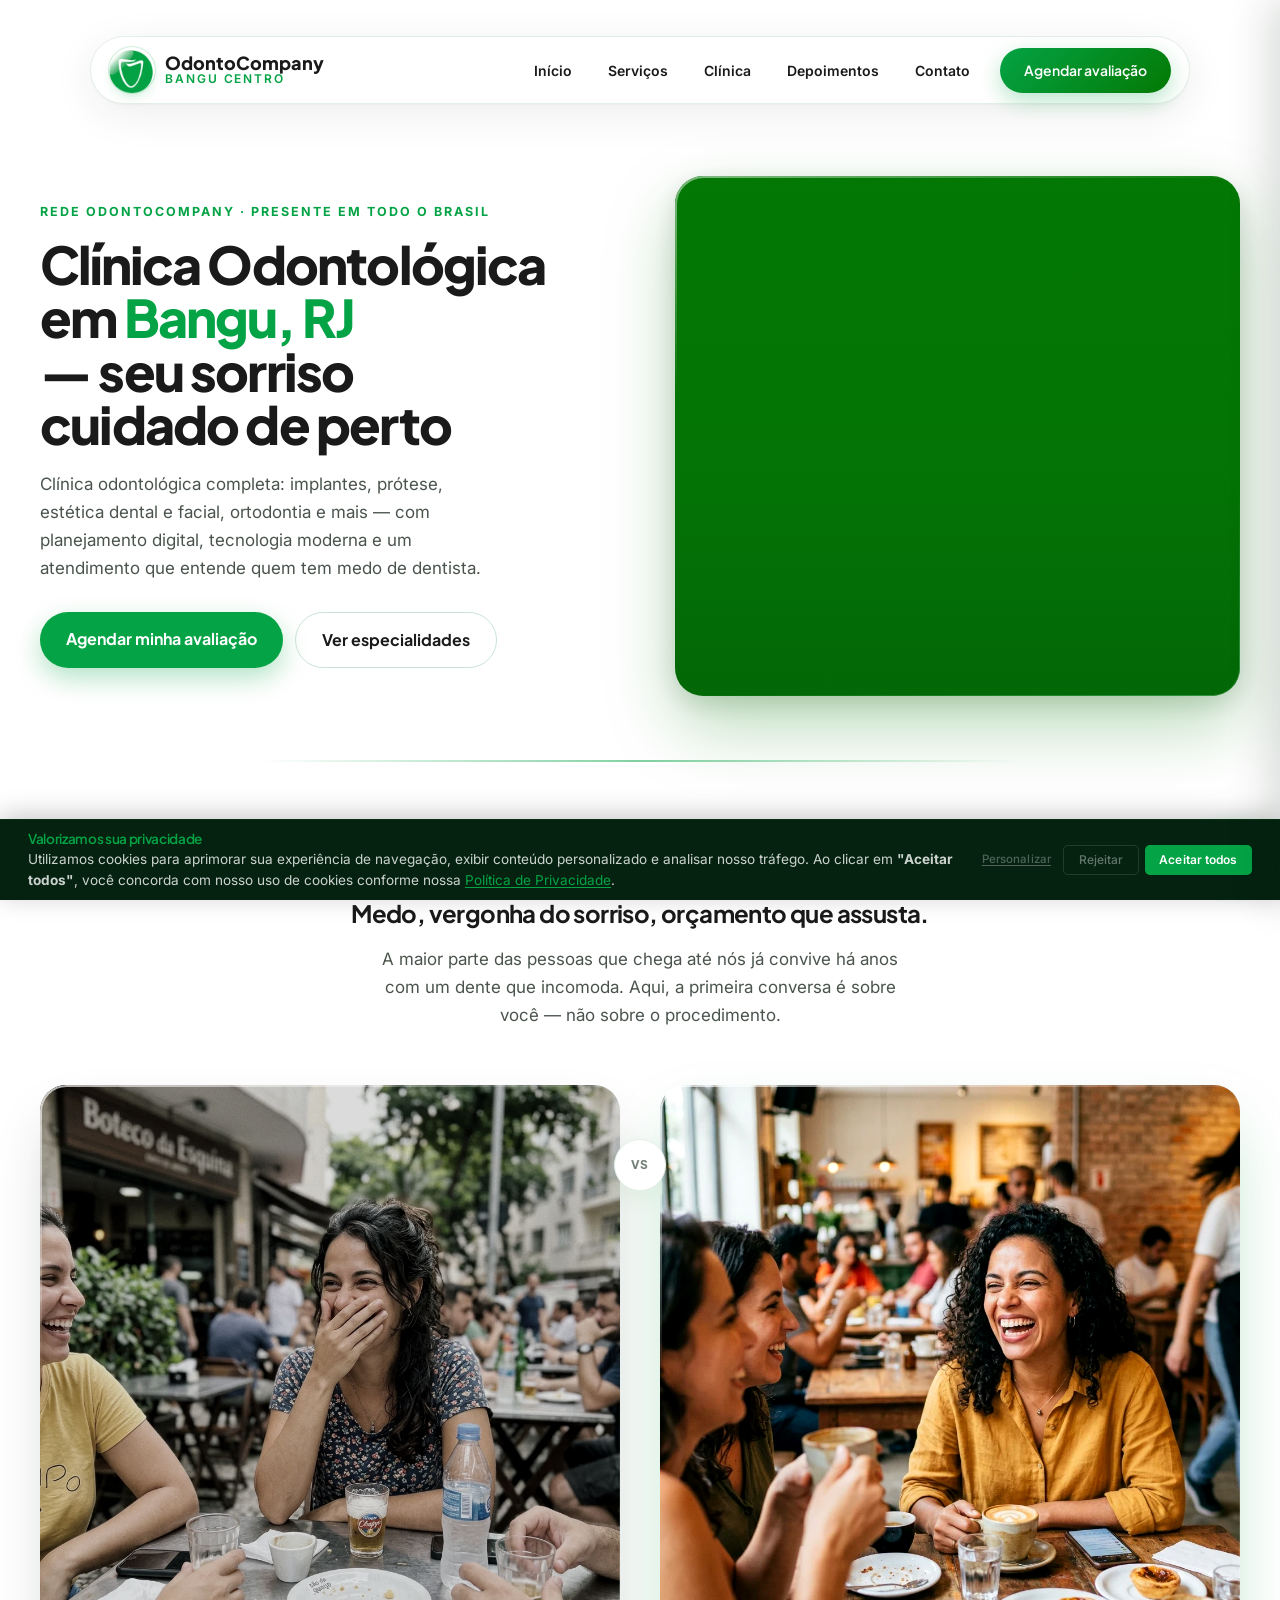
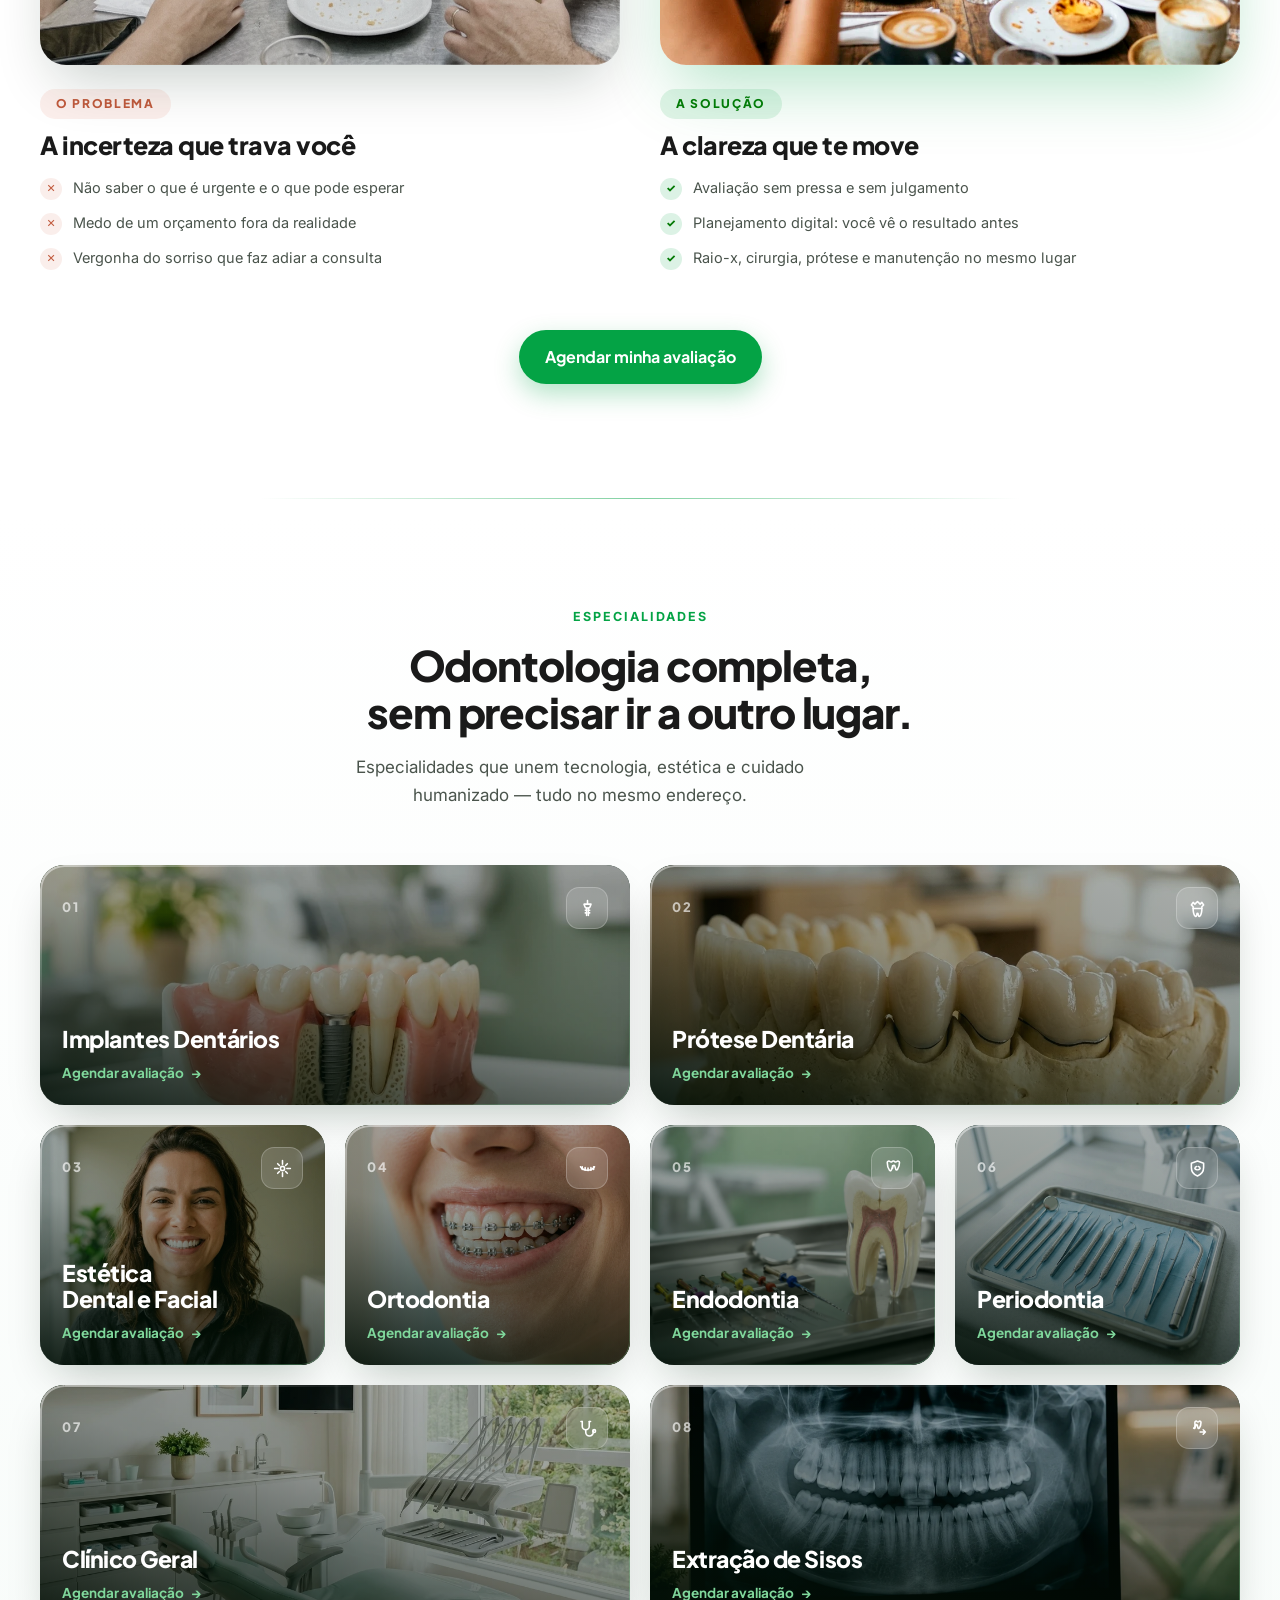
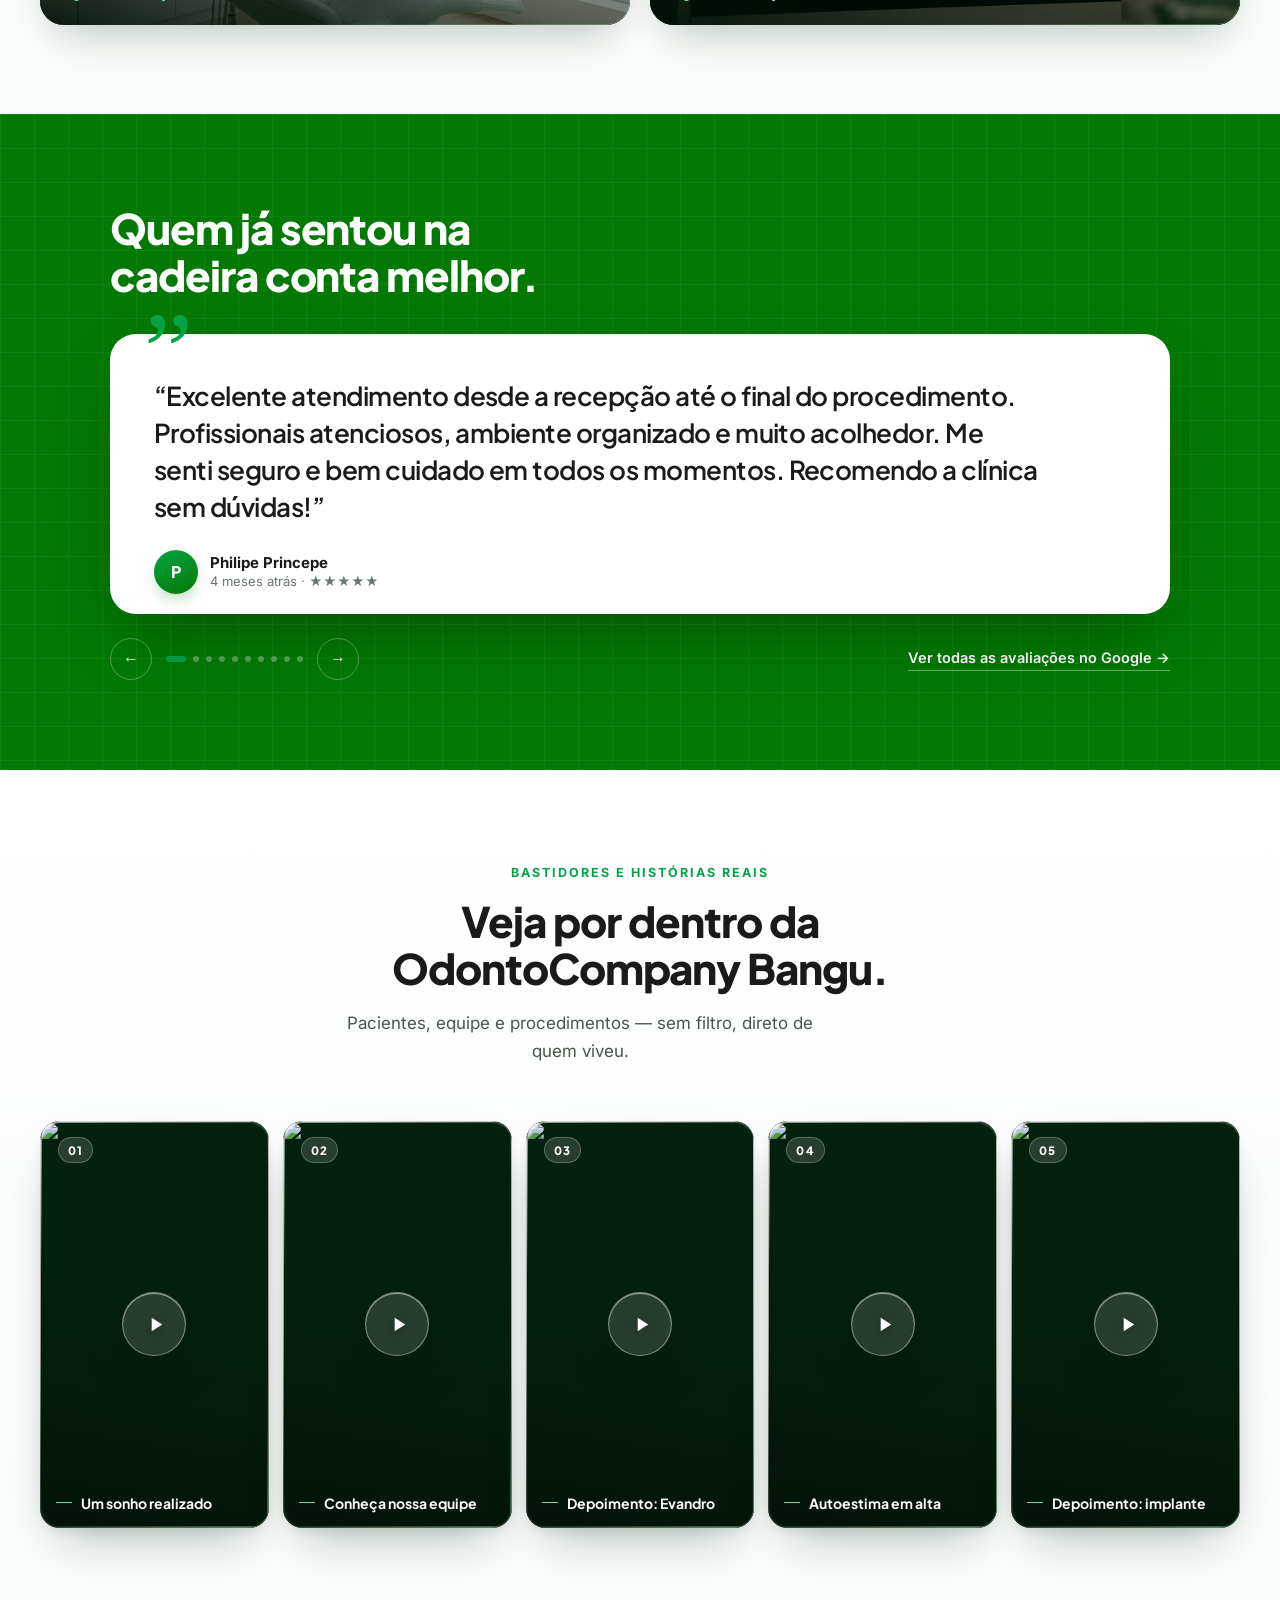
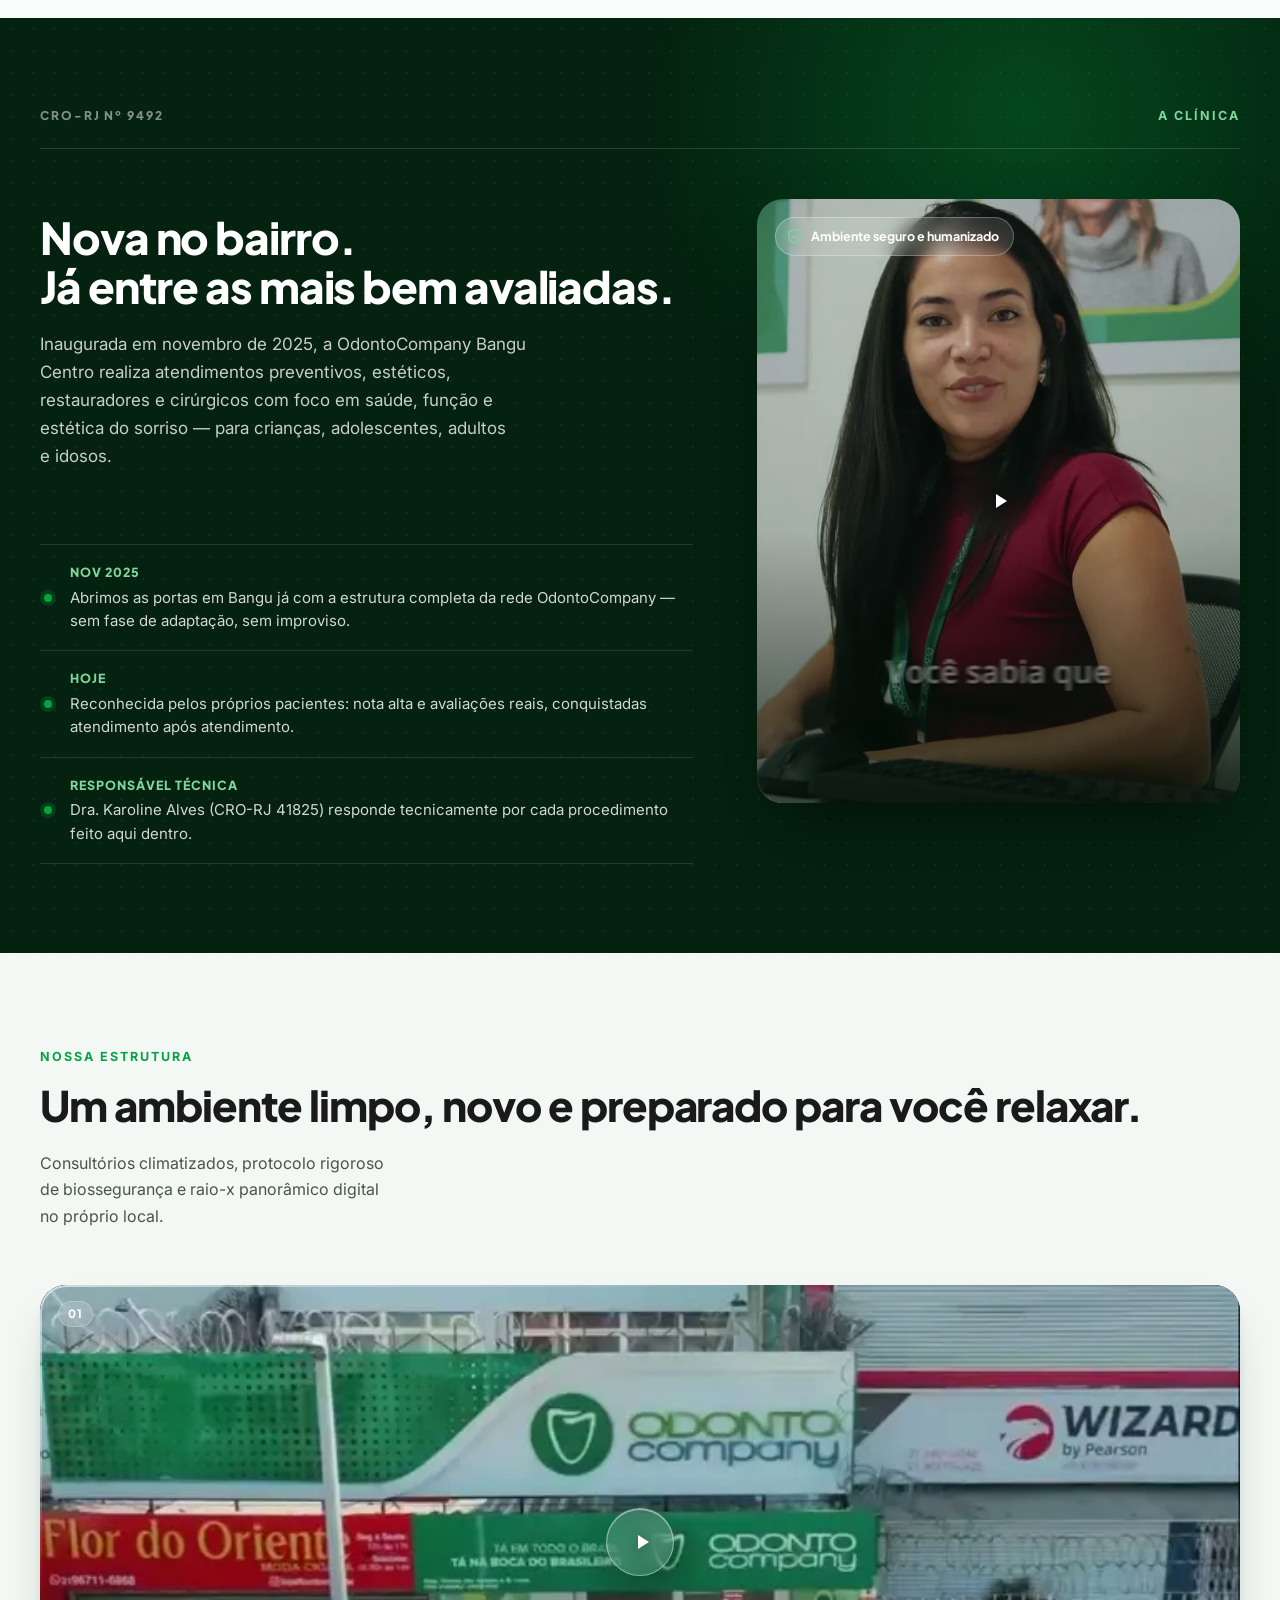
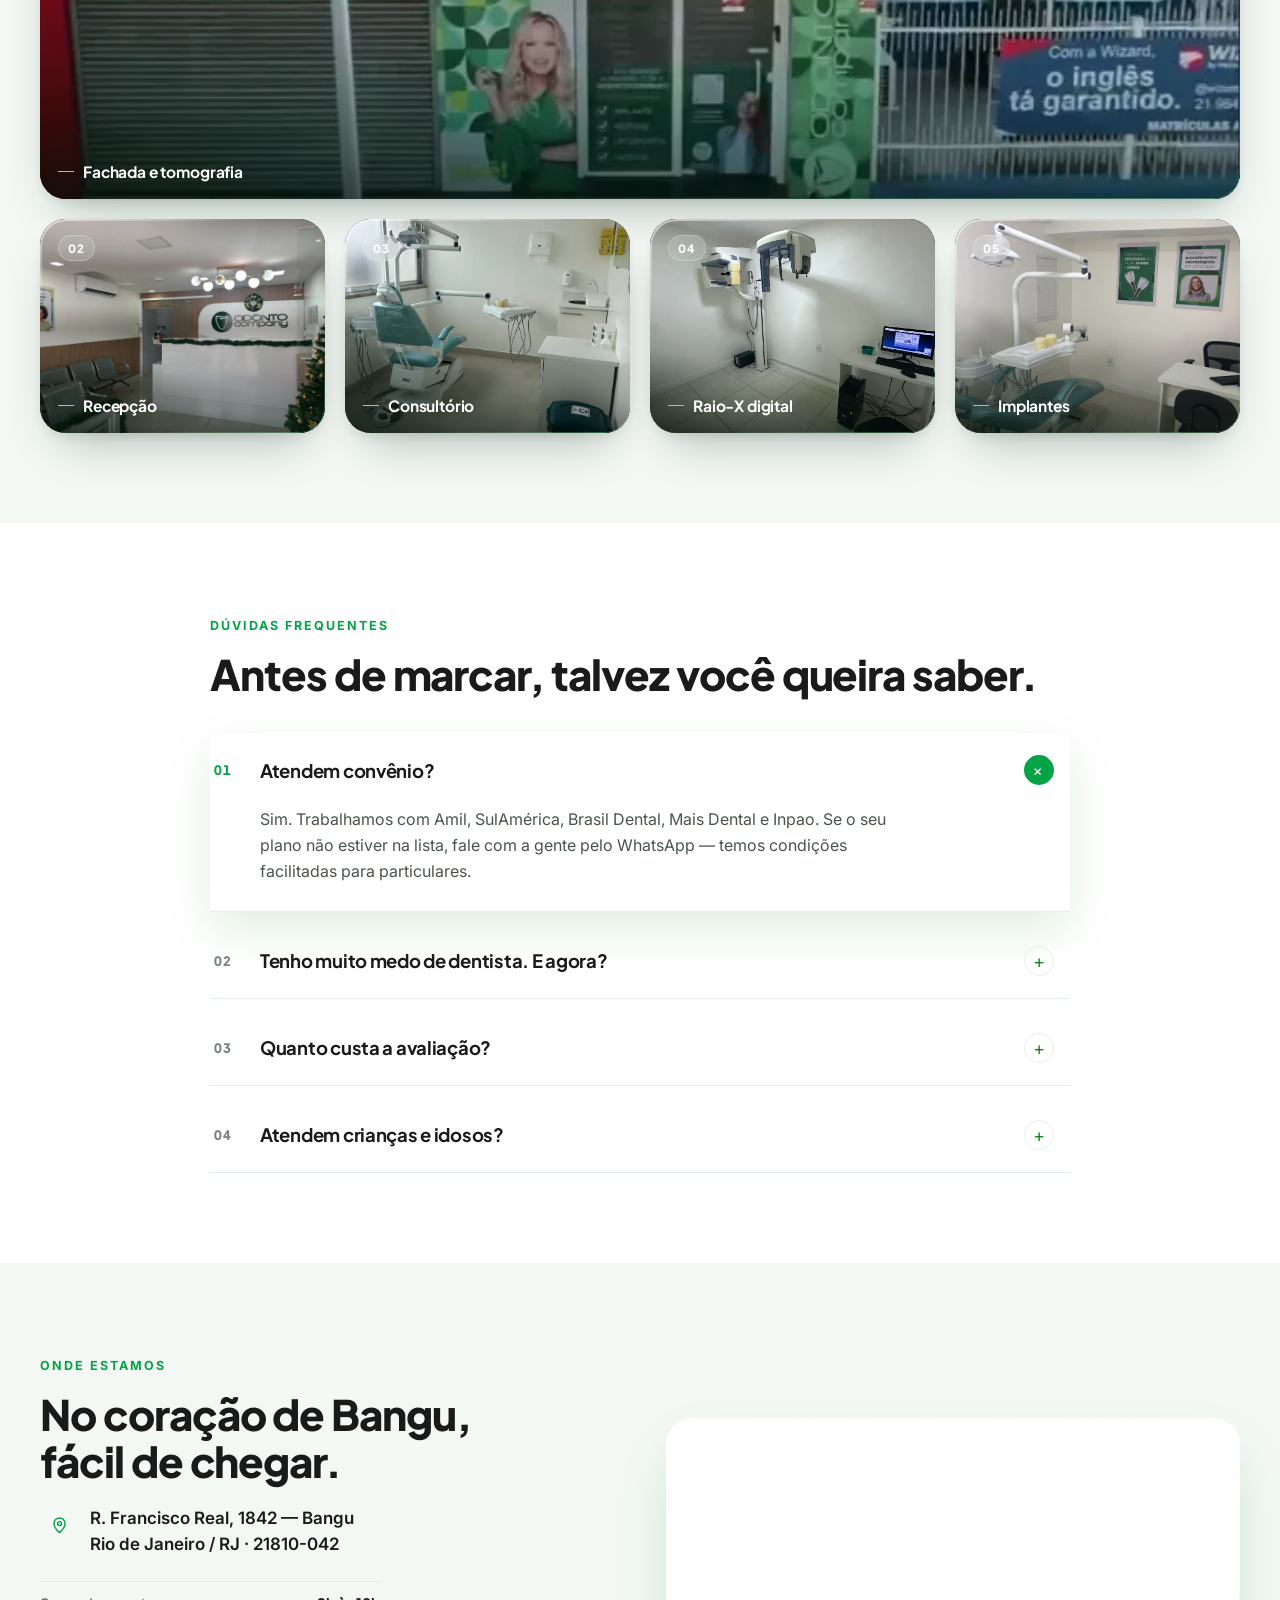
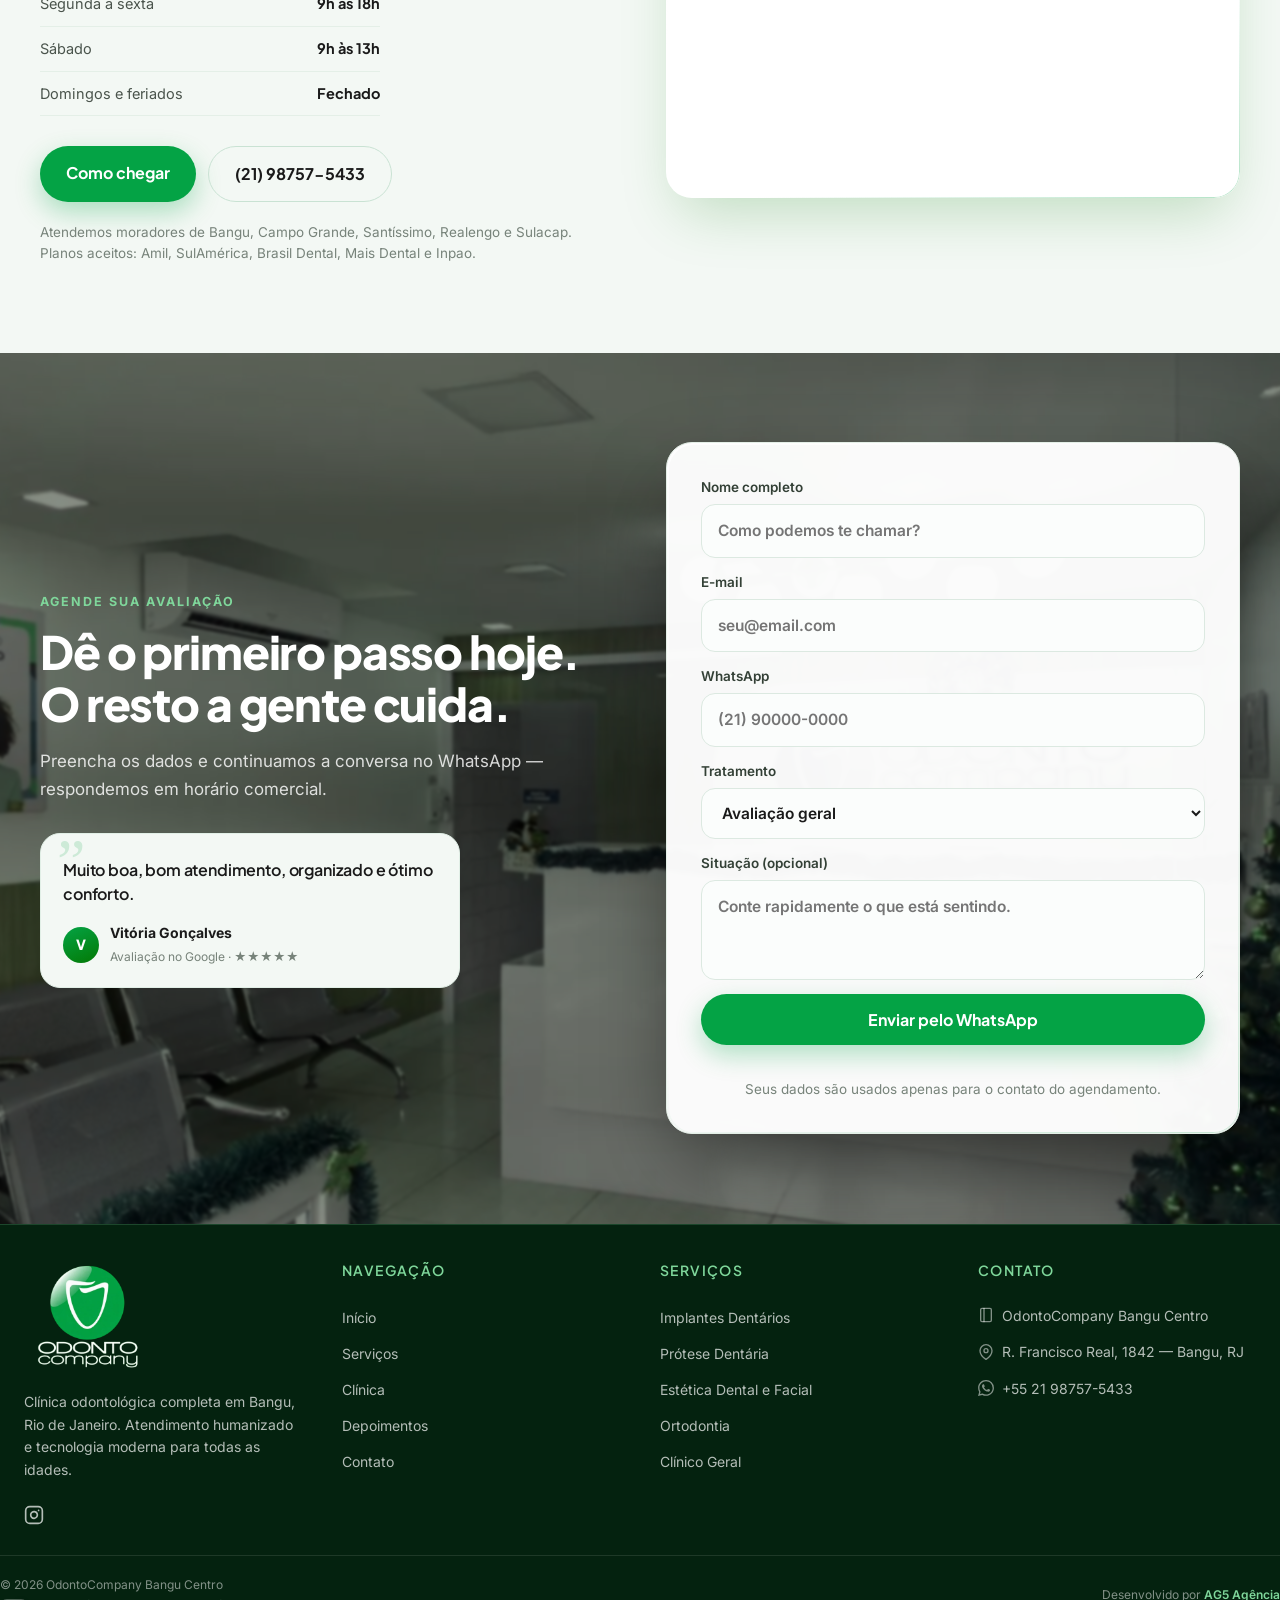
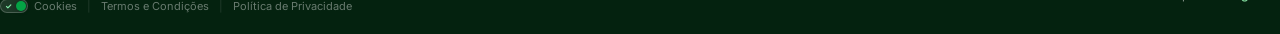
==== commit f3b3bbcc: "refactor: update video sources to external CDN URLs and remove local asset references" ====
--- a/index.html
+++ b/index.html
@@ -81,7 +81,7 @@
     <div class="hero-media" data-reveal="right">
       <div class="hero-video">
         <video class="hero-vid" autoplay muted loop playsinline>
-          <source src="assets/odontocompany-bangu-clinica-de-confianca.mp4" type="video/mp4" />
+          <source src="https://assets.cdn.filesafe.space/7hzaWcGgawCV1WudlwA7/media/6a7b1aca3a19f3b9e09fa7ad.mp4" type="video/mp4" />
         </video>
         <div class="video-bar">
           <div class="video-progress" role="slider" aria-label="Progresso do vídeo" aria-valuemin="0" aria-valuemax="100" aria-valuenow="0" tabindex="0">
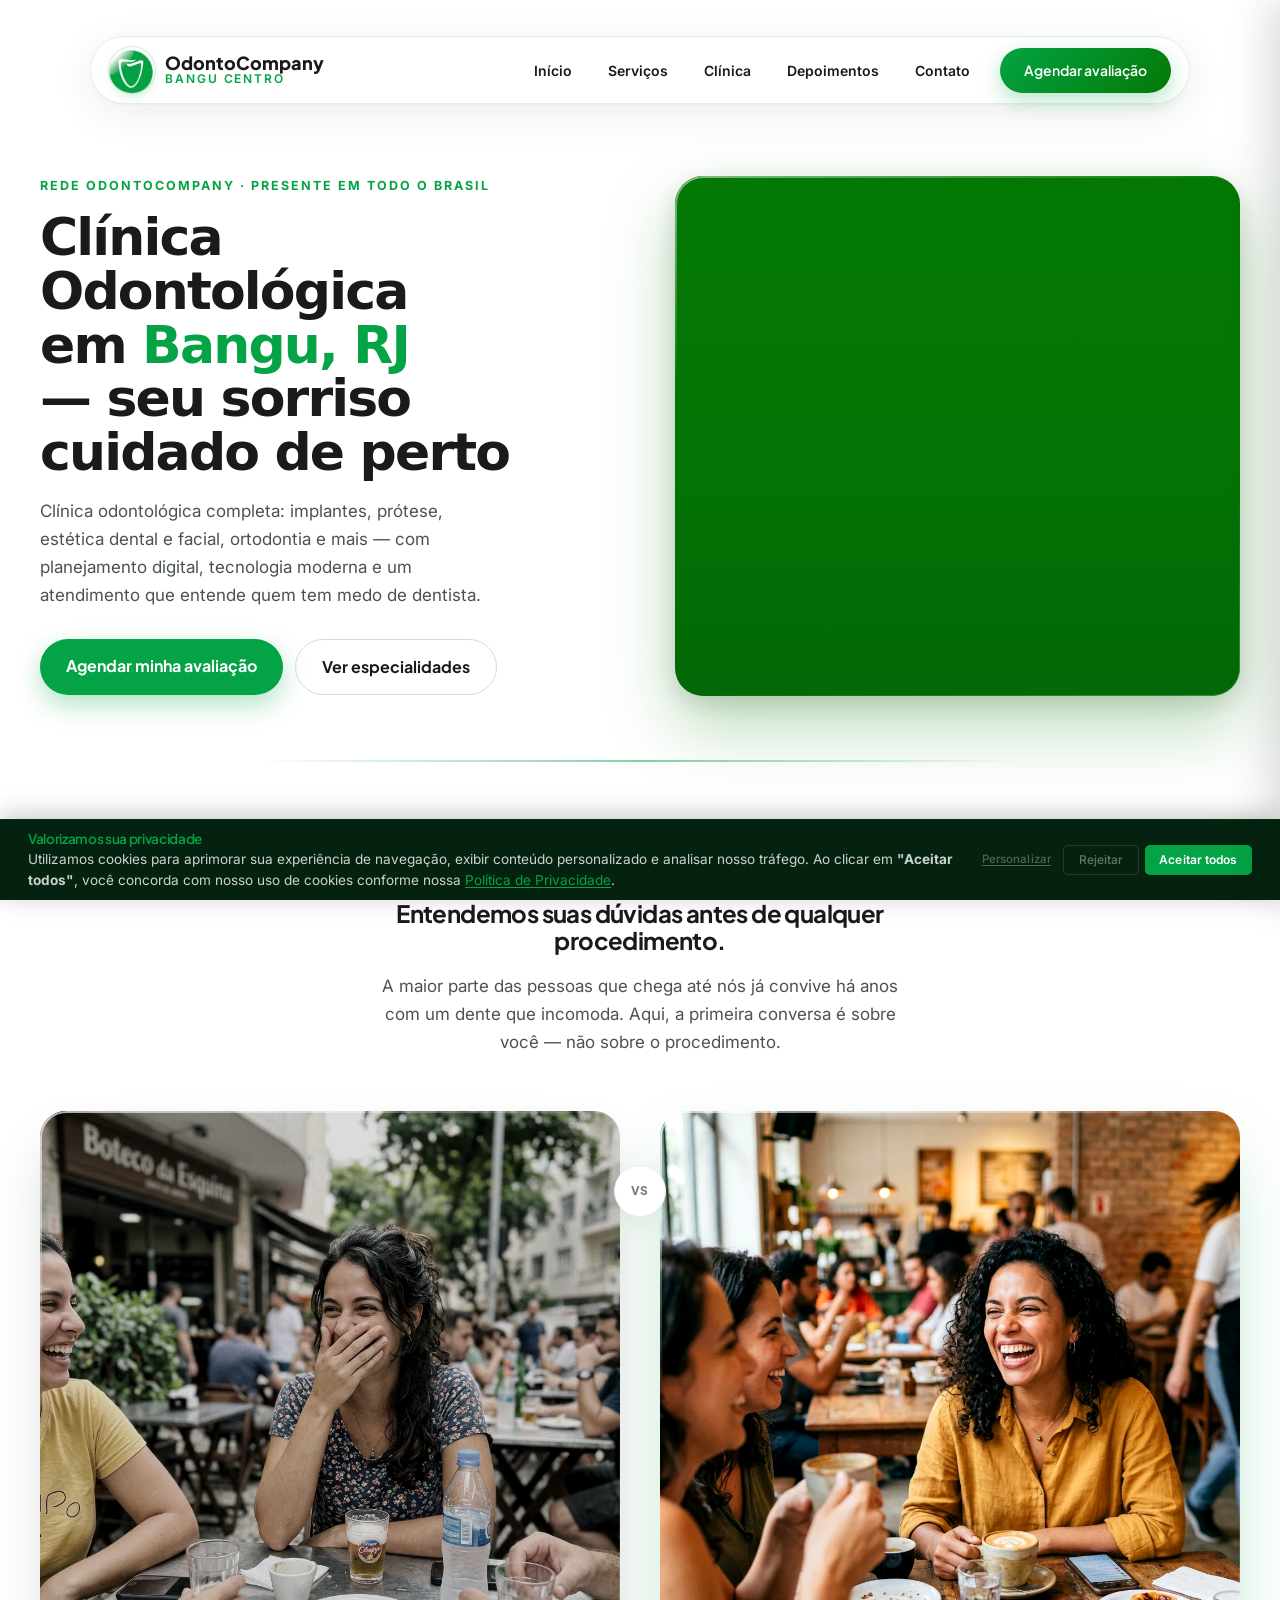
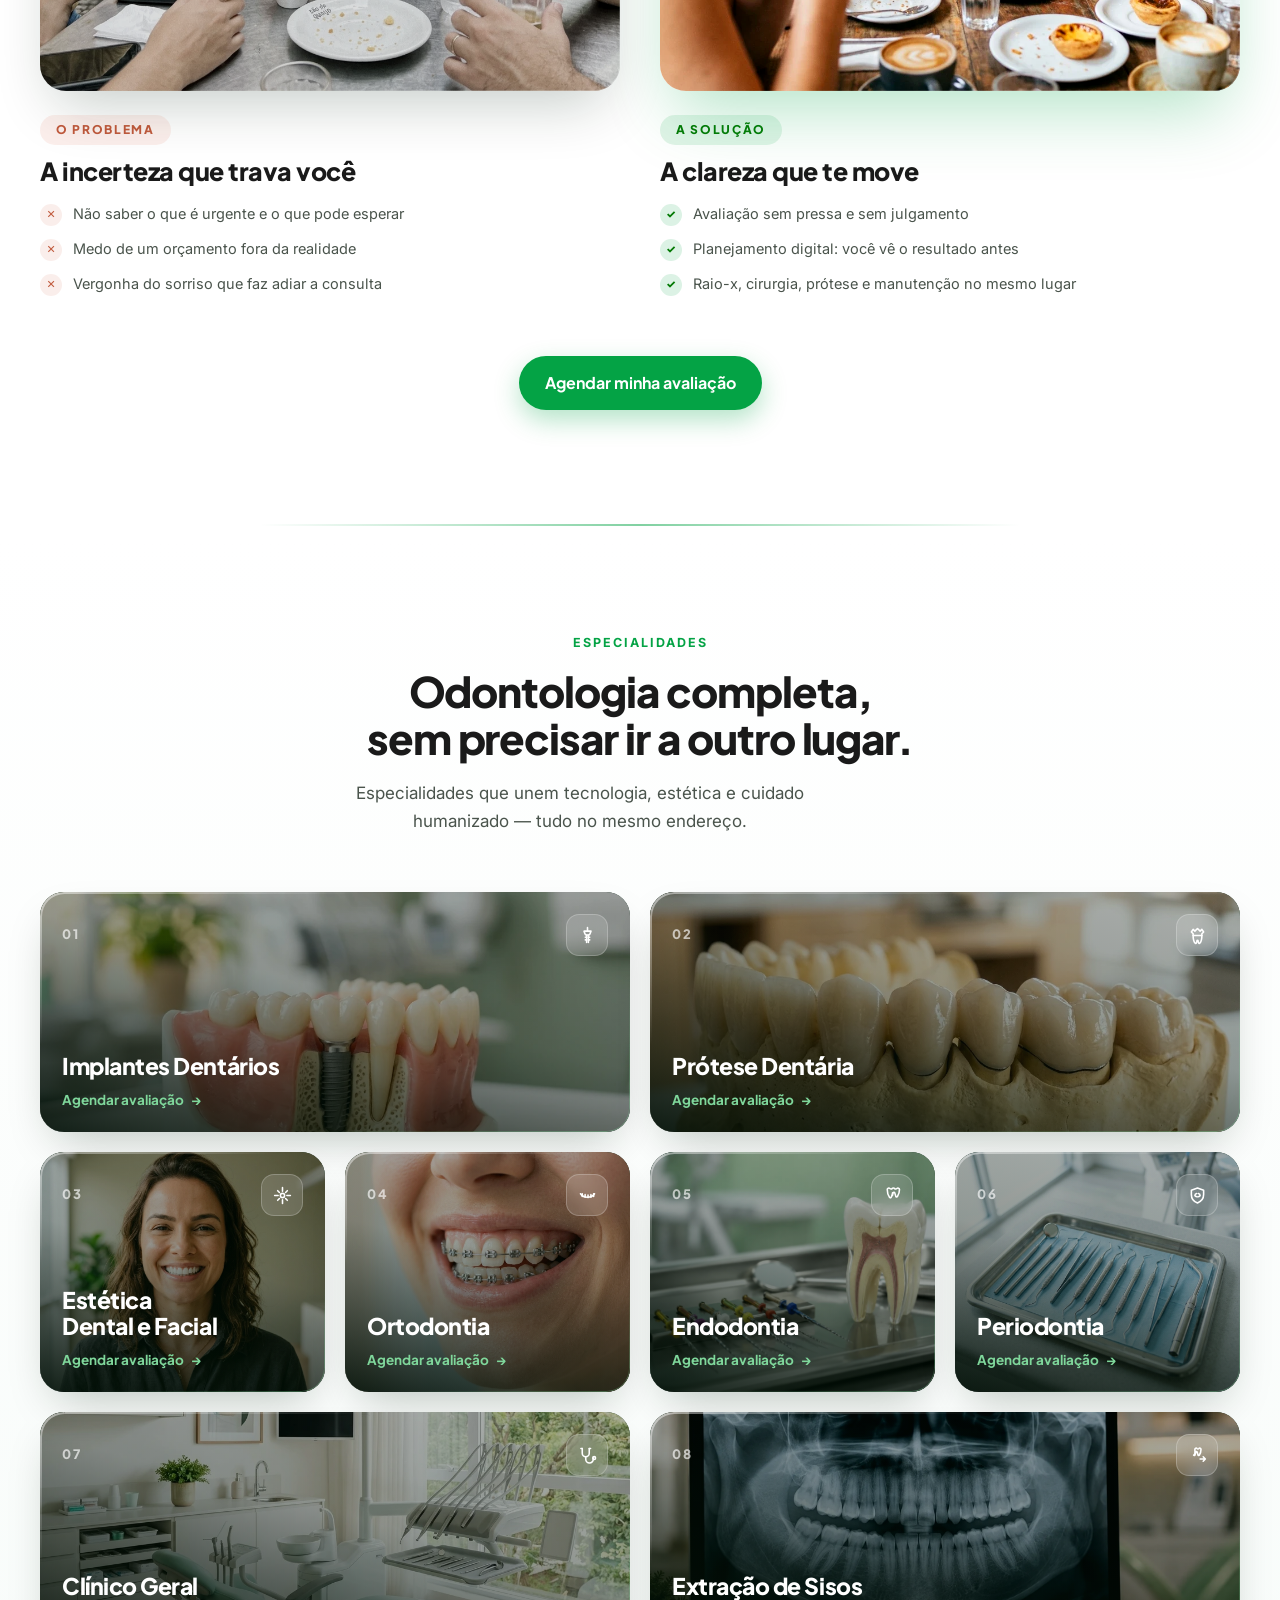
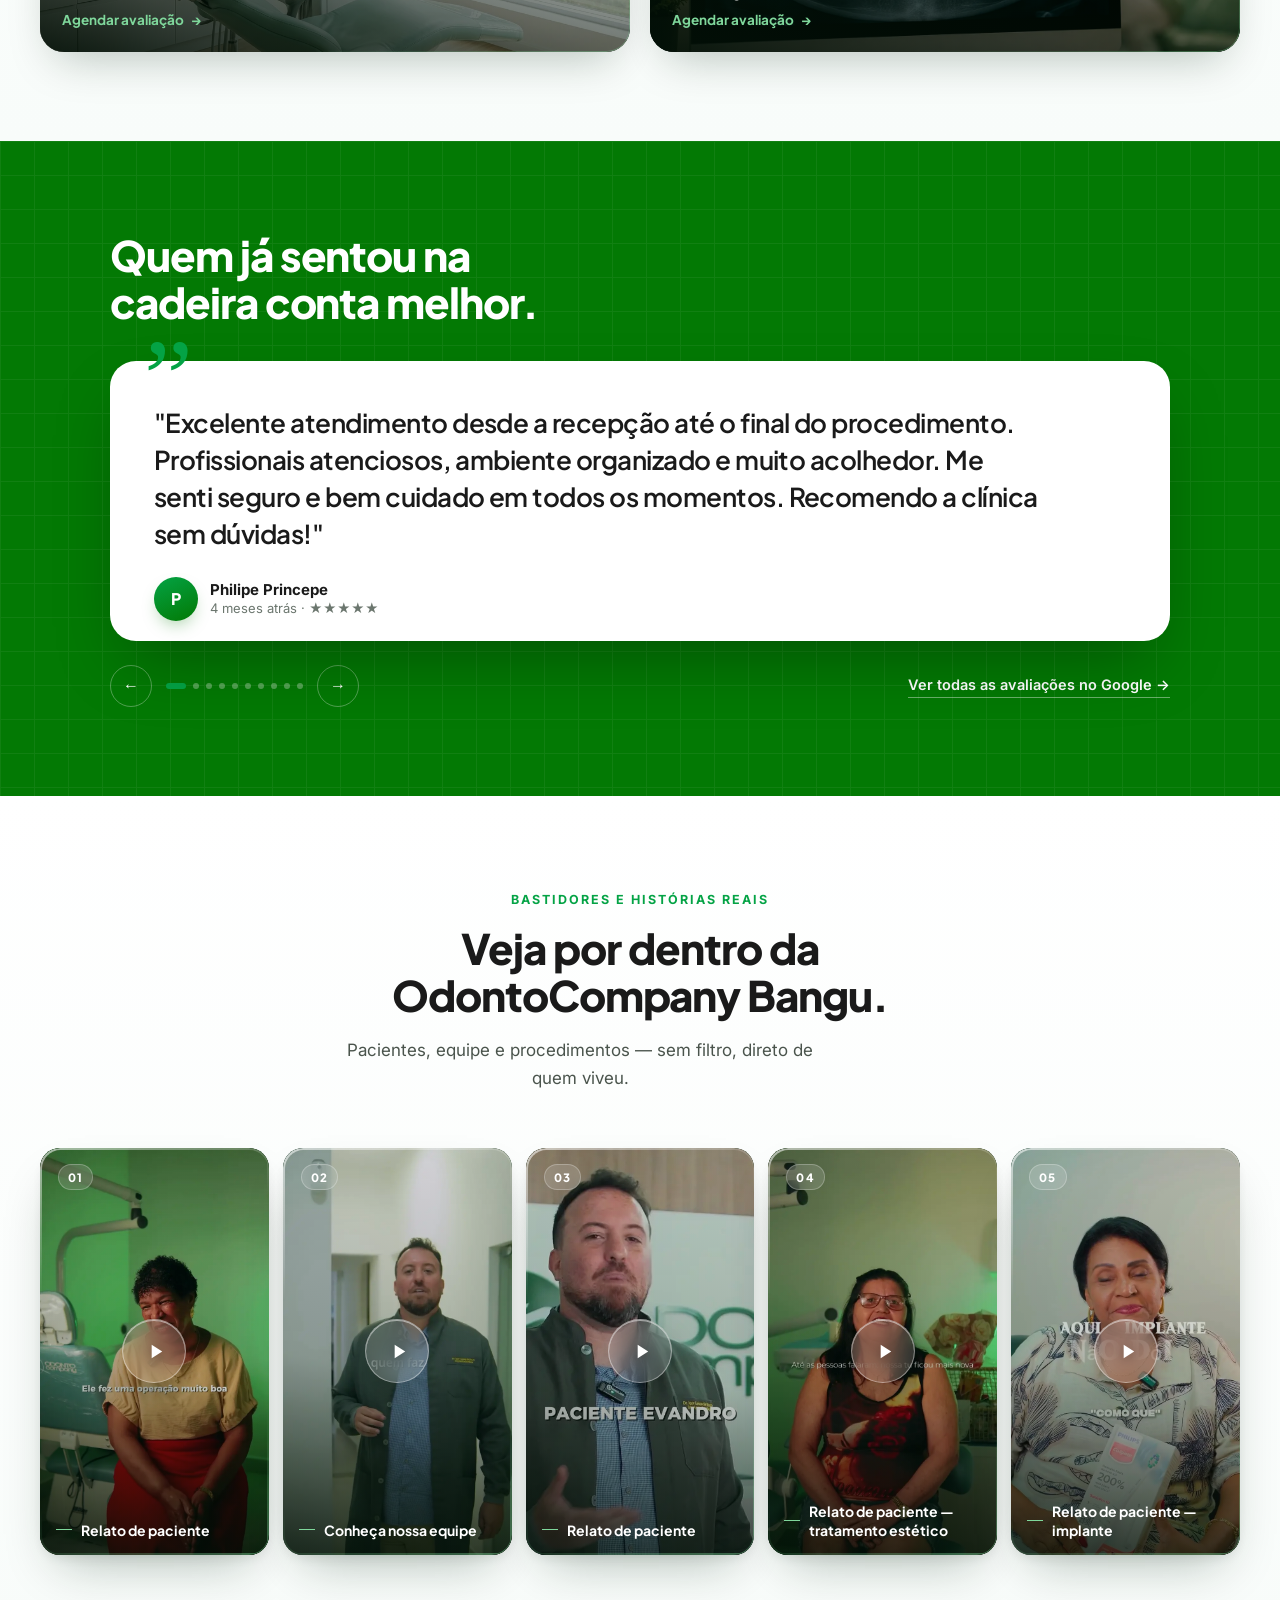
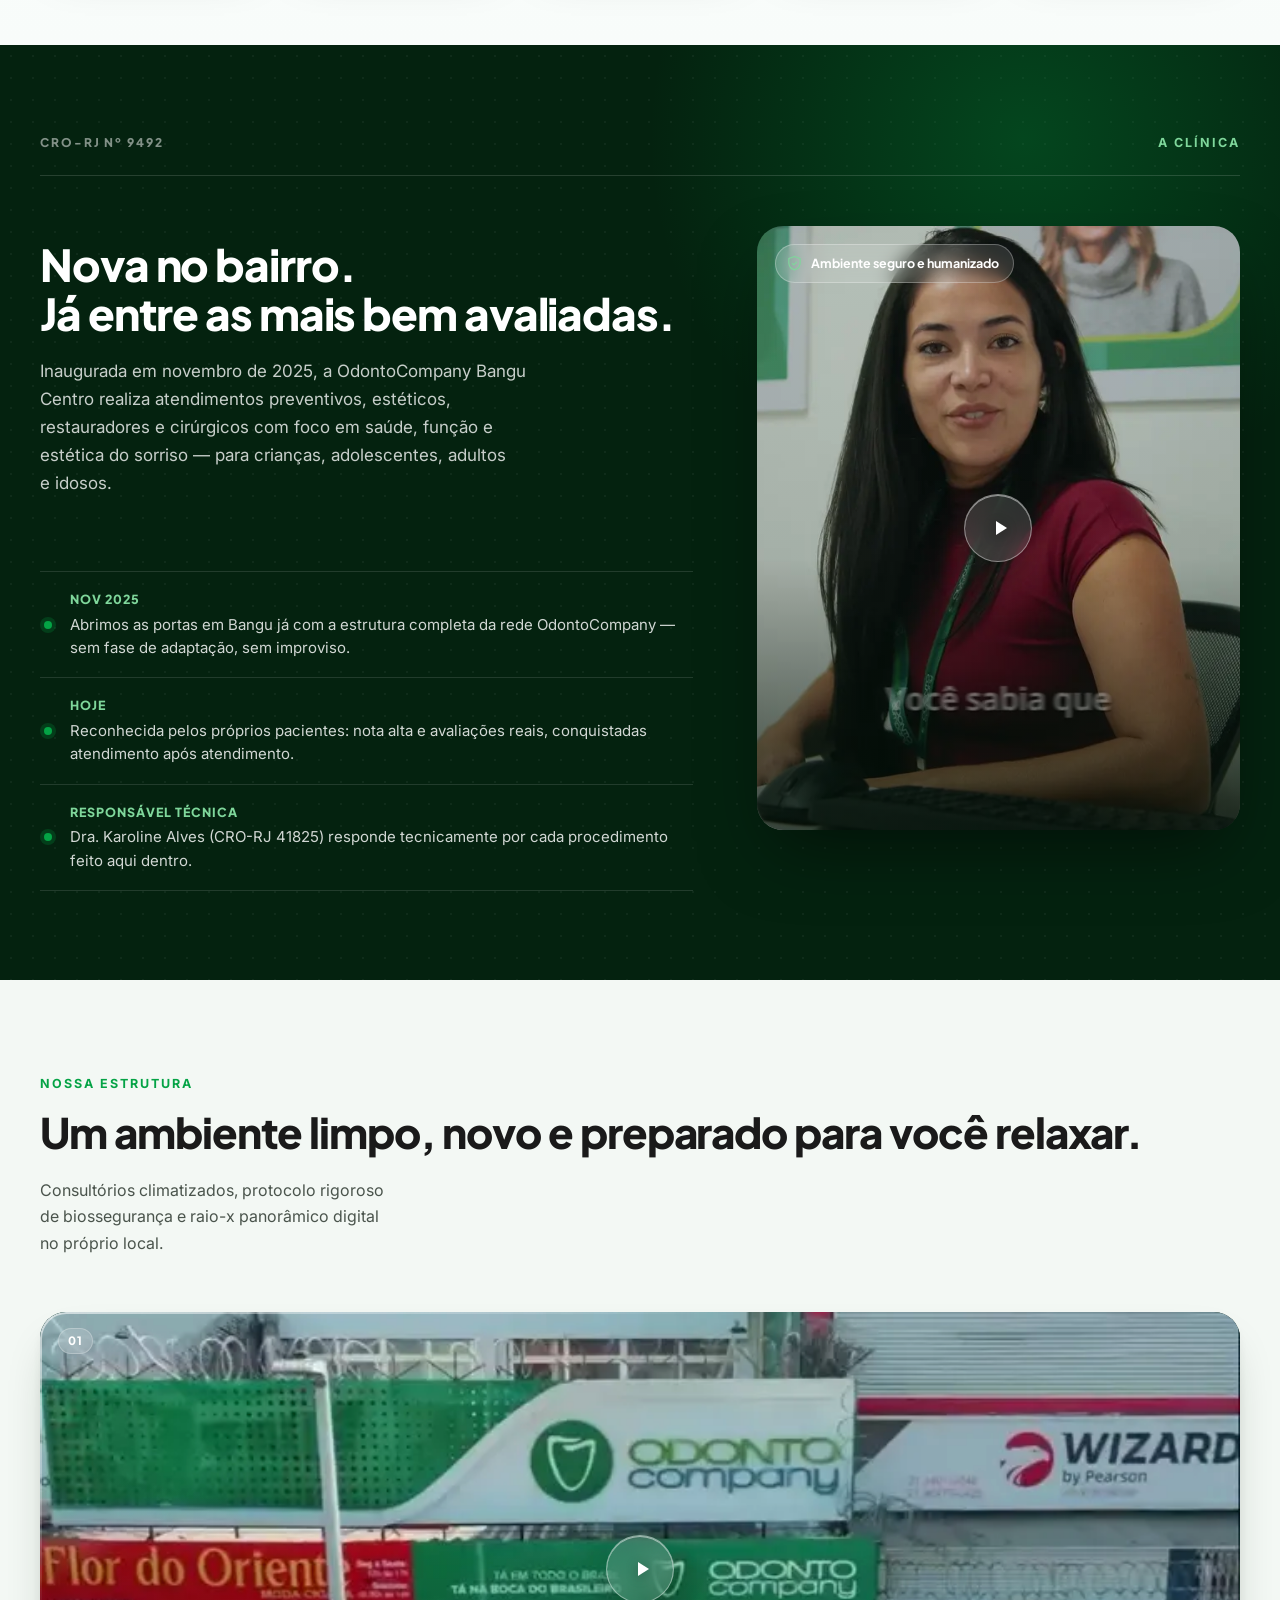
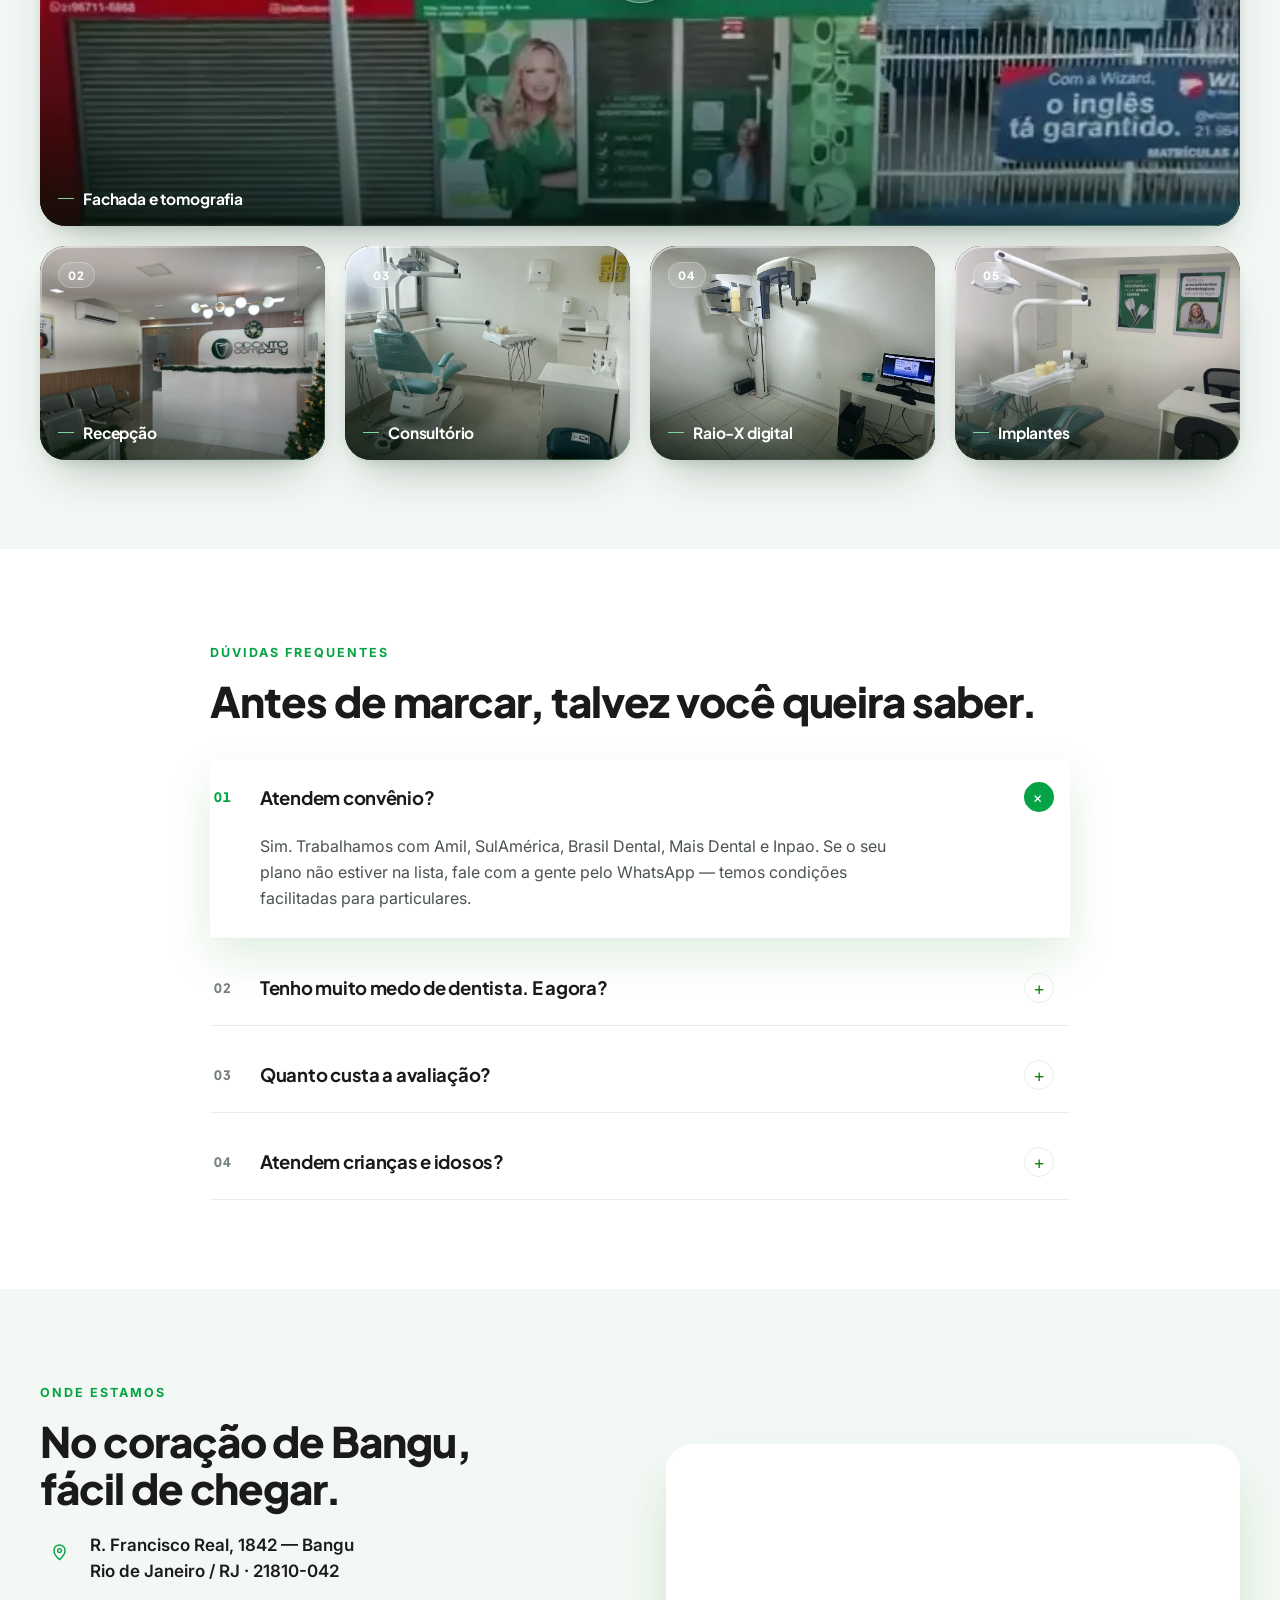
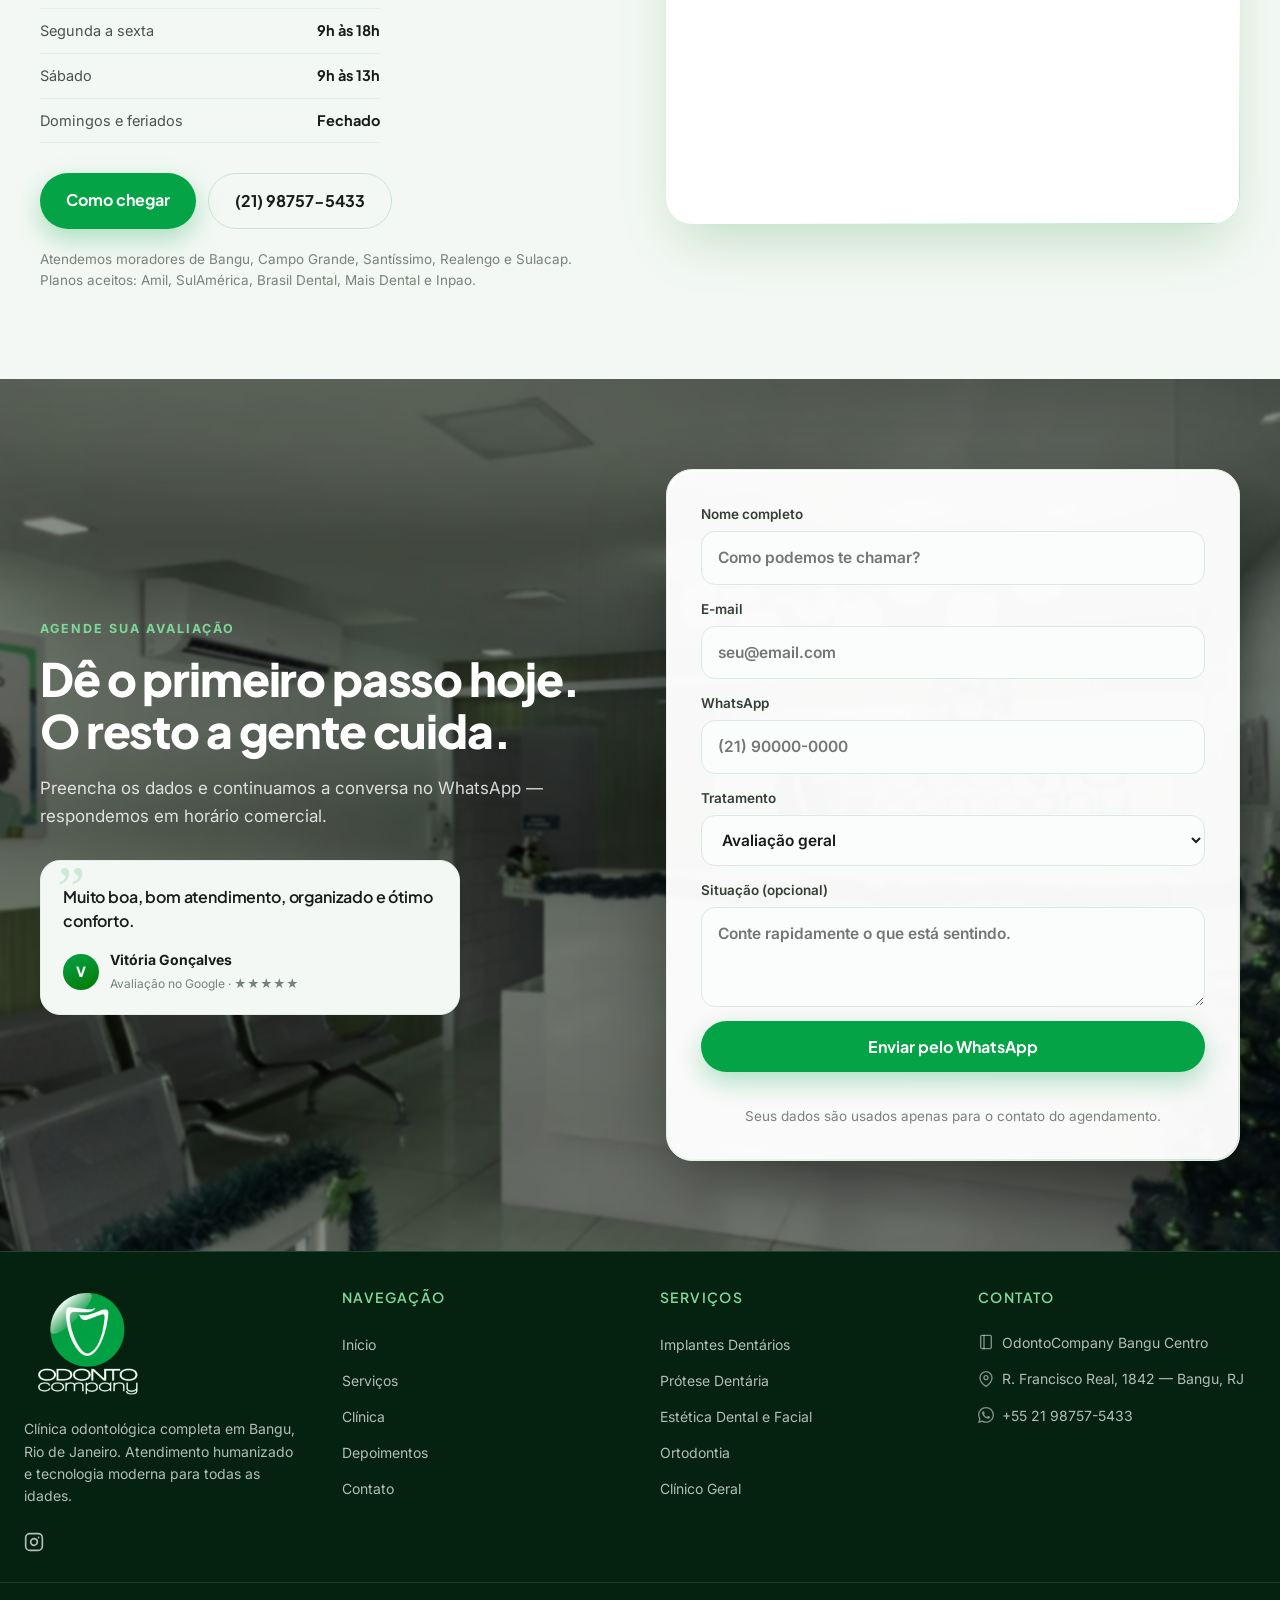
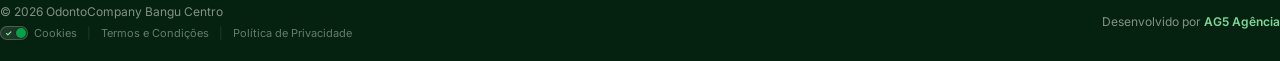
==== commit 8edb8189: "perf: optimize critical rendering path with font/style preloading and refactor navigation and footer" ====
--- a/index.html
+++ b/index.html
@@ -4,7 +4,7 @@
 <meta charset="utf-8" />
 <meta name="viewport" content="width=device-width, initial-scale=1" />
 <title>OdontoCompany Bangu Centro — Clínica Odontológica em Bangu, RJ</title>
-<meta name="description" content="Clínica odontológica completa em Bangu, RJ. Implantes, prótese, estética dental e facial, ortodontia, endodontia, periodontia e extração de sisos. Nota 4.9 no Google." />
+<meta name="description" content="Clínica odontológica completa em Bangu, RJ. Implantes, prótese, estética dental e facial, ortodontia, endodontia, periodontia e extração de sisos." />
 
 <link rel="canonical" href="http://odontocompanybangu.ag5agencia.site/" />
 <meta name="geo.region" content="BR-RJ" />
@@ -14,7 +14,7 @@
 
 <meta property="og:type" content="business.business" />
 <meta property="og:title" content="OdontoCompany Bangu Centro — Clínica Odontológica em Bangu, RJ" />
-<meta property="og:description" content="Clínica odontológica completa em Bangu, RJ. Implantes, prótese, estética dental e facial, ortodontia, endodontia, periodontia e extração de sisos. Nota 4.9 no Google." />
+<meta property="og:description" content="Clínica odontológica completa em Bangu, RJ. Implantes, prótese, estética dental e facial, ortodontia, endodontia, periodontia e extração de sisos." />
 <meta property="og:image" content="http://odontocompanybangu.ag5agencia.site/assets/odontocompany-bangu-logo-clinica-odontologica.webp" />
 <meta property="og:url" content="http://odontocompanybangu.ag5agencia.site/" />
 <meta property="og:locale" content="pt_BR" />
@@ -22,15 +22,33 @@
 
 <meta name="twitter:card" content="summary_large_image" />
 <meta name="twitter:title" content="OdontoCompany Bangu Centro — Clínica Odontológica em Bangu, RJ" />
-<meta name="twitter:description" content="Clínica odontológica completa em Bangu, RJ. Implantes, prótese, estética dental e facial, ortodontia e mais. Nota 4.9 no Google." />
+<meta name="twitter:description" content="Clínica odontológica completa em Bangu, RJ. Implantes, prótese, estética dental e facial, ortodontia e mais." />
 <meta name="twitter:image" content="http://odontocompanybangu.ag5agencia.site/assets/odontocompany-bangu-logo-clinica-odontologica.webp" />
+
+<!-- PageSpeed fix: preload da imagem LCP (hero) com fetchpriority alta -->
+<link rel="preload" href="assets/recepcao-odontocompany-bangu-decorada.webp" as="image" fetchpriority="high">
 
 <link rel="preconnect" href="https://fonts.googleapis.com" />
 <link rel="preconnect" href="https://fonts.gstatic.com" crossorigin />
-<link href="https://fonts.googleapis.com/css2?family=Plus+Jakarta+Sans:wght@500;600;700;800&family=Inter:wght@400;500;600&display=swap" rel="stylesheet" />
+
+<!-- PageSpeed fix: Google Fonts async-load (elimina CSS render-blocking) -->
+<link rel="preload" href="https://fonts.googleapis.com/css2?family=Plus+Jakarta+Sans:wght@500;600;700;800&family=Inter:wght@400;500;600&display=swap" as="style" onload="this.onload=null;this.rel='stylesheet'">
+<noscript><link href="https://fonts.googleapis.com/css2?family=Plus+Jakarta+Sans:wght@500;600;700;800&family=Inter:wght@400;500;600&display=swap" rel="stylesheet"></noscript>
+
 <link rel="icon" href="assets/favicon-odontocompany-bangu.ico" type="image/x-icon" />
+
+<!-- PageSpeed fix: CSS principal com preload + carga síncrona (evita FOUC) -->
+<link rel="preload" href="style.css" as="style">
 <link rel="stylesheet" href="style.css" />
-<link rel="stylesheet" href="cookie-banner.css" />
+
+<!-- PageSpeed fix: CSS não crítico (cookie banner) com async-load -->
+<link rel="preload" href="cookie-banner.css" as="style" onload="this.onload=null;this.rel='stylesheet'">
+<noscript><link rel="stylesheet" href="cookie-banner.css"></noscript>
+
+<!-- PageSpeed fix: fallback de fonte para o elemento LCP (h1) renderizar antes da fonte externa chegar -->
+<style>
+  .hero h1{font-family:system-ui,-apple-system,'Segoe UI',Roboto,sans-serif}
+</style>
 <script type="application/ld+json">
 {"@context":"https://schema.org","@graph":[
 {"@type":"Dentist","@id":"http://odontocompanybangu.ag5agencia.site/#negocio","name":"Odontocompany Bangu Centro","alternateName":"Dentista Bangu RJ - Odontocompany Bangu Centro | Clínica Odontológica | Implantes Dentários","url":"http://odontocompanybangu.ag5agencia.site/","logo":"http://odontocompanybangu.ag5agencia.site/assets/odontocompany-bangu-logo-clinica-odontologica.webp","image":["http://odontocompanybangu.ag5agencia.site/assets/odontocompany-bangu-logo-clinica-odontologica.webp","http://odontocompanybangu.ag5agencia.site/assets/recepcao-odontocompany-bangu-decorada.webp"],"description":"Clínica odontológica completa em Bangu, RJ, especializada em implantes dentários, próteses, estética dental e facial, ortodontia, endodontia, periodontia, clínica geral e extração de sisos.","telephone":"+5521987575433","priceRange":"$$","currenciesAccepted":"BRL","paymentAccepted":["Amil","SulAmérica","Brasil Dental","Mais Dental","Inpao"],"foundingDate":"2025-11","address":{"@type":"PostalAddress","streetAddress":"R. Francisco Real, 1842","addressLocality":"Bangu","addressRegion":"RJ","postalCode":"21810-042","addressCountry":"BR"},"geo":{"@type":"GeoCoordinates","latitude":-22.8794287,"longitude":-43.4632837},"openingHoursSpecification":[{"@type":"OpeningHoursSpecification","dayOfWeek":["Monday","Tuesday","Wednesday","Thursday","Friday"],"opens":"09:00","closes":"18:00"},{"@type":"OpeningHoursSpecification","dayOfWeek":["Saturday"],"opens":"09:00","closes":"13:00"}],"areaServed":[{"@type":"City","name":"Bangu","containedInPlace":{"@type":"State","name":"Rio de Janeiro"}},{"@type":"Place","name":"Campo Grande"},{"@type":"Place","name":"Santíssimo"},{"@type":"Place","name":"Realengo"},{"@type":"Place","name":"Sulacap"}],"founder":{"@type":"Person","name":"Karoline Alves","jobTitle":"Responsável Técnica (CRO-RJ 41825)"},"hasOfferCatalog":{"@type":"OfferCatalog","name":"Serviços de Dentista Bangu RJ - Odontocompany Bangu Centro | Clínica Odontológica | Implantes Dentários","itemListElement":[{"@type":"Offer","itemOffered":{"@type":"Service","name":"Implantes Dentários","areaServed":"Bangu – RJ","provider":{"@id":"http://odontocompanybangu.ag5agencia.site/#negocio"}}},{"@type":"Offer","itemOffered":{"@type":"Service","name":"Prótese Dentária","areaServed":"Bangu – RJ","provider":{"@id":"http://odontocompanybangu.ag5agencia.site/#negocio"}}},{"@type":"Offer","itemOffered":{"@type":"Service","name":"Estética Dental e Facial","areaServed":"Bangu – RJ","provider":{"@id":"http://odontocompanybangu.ag5agencia.site/#negocio"}}},{"@type":"Offer","itemOffered":{"@type":"Service","name":"Ortodontia","areaServed":"Bangu – RJ","provider":{"@id":"http://odontocompanybangu.ag5agencia.site/#negocio"}}},{"@type":"Offer","itemOffered":{"@type":"Service","name":"Endodontia","areaServed":"Bangu – RJ","provider":{"@id":"http://odontocompanybangu.ag5agencia.site/#negocio"}}},{"@type":"Offer","itemOffered":{"@type":"Service","name":"Periodontia","areaServed":"Bangu – RJ","provider":{"@id":"http://odontocompanybangu.ag5agencia.site/#negocio"}}},{"@type":"Offer","itemOffered":{"@type":"Service","name":"Clínico Geral","areaServed":"Bangu – RJ","provider":{"@id":"http://odontocompanybangu.ag5agencia.site/#negocio"}}},{"@type":"Offer","itemOffered":{"@type":"Service","name":"Extração de Sisos","areaServed":"Bangu – RJ","provider":{"@id":"http://odontocompanybangu.ag5agencia.site/#negocio"}}}]},"aggregateRating":{"@type":"AggregateRating","ratingValue":"4.9","reviewCount":"109","bestRating":"5","worstRating":"1"},"identifier":[{"@type":"PropertyValue","propertyID":"Google CID","value":"1227597395477104234"},{"@type":"PropertyValue","propertyID":"Google Place ID","value":"ChIJmbRxGp7fmwARaoabvFNNCRE"}],"hasMap":"https://maps.google.com/?cid=1227597395477104234","sameAs":["https://maps.google.com/?cid=1227597395477104234","https://www.instagram.com/odontocompany_bangu/"]},
@@ -45,7 +63,7 @@
 <header class="site-header">
   <div class="container header-inner">
     <a class="brand" href="#inicio">
-      <span class="brand-mark"><img src="assets/odontocompany-bangu-logo-mobile.webp" alt="OdontoCompany" /></span>
+      <span class="brand-mark"><img src="assets/odontocompany-bangu-logo-mobile.webp" alt="OdontoCompany" width="200" height="178" /></span>
       <span class="brand-text">
         <strong>OdontoCompany</strong>
         <span>Bangu Centro</span>
@@ -54,13 +72,13 @@
     <button class="nav-toggle" type="button" aria-expanded="false" aria-controls="nav-menu" aria-label="Abrir menu">
       <svg viewBox="0 0 24 24" fill="none" stroke="currentColor" stroke-width="2" stroke-linecap="round"><path d="M4 7h16M4 12h16M4 17h16"/></svg>
     </button>
-    <nav class="nav" id="nav-menu">
+    <nav class="nav" id="nav-menu" aria-label="Navegação principal">
       <a href="#inicio">Início</a>
       <a href="#servicos">Serviços</a>
       <a href="#sobre">Clínica</a>
       <a href="#depoimentos">Depoimentos</a>
       <a href="#contato">Contato</a>
-      <a class="btn btn-primary btn-sm" href="https://wa.me/5521987575433?text=Ol%C3%A1%2C%20vim%20atrav%C3%A9s%20do%20site%20e%20gostaria%20de%20agendar%20uma%20avalia%C3%A7%C3%A3o." target="_blank" rel="noopener">Agendar avaliação</a>
+      <a class="btn btn-primary btn-sm" href="https://wa.me/5521987575433?text=Ol%C3%A1%2C%20vim%20atrav%C3%A9s%20do%20site%20e%20gostaria%20de%20agendar%20uma%20avalia%C3%A7%C3%A3o." target="_blank" rel="noopener noreferrer" aria-label="Agendar avaliação pelo WhatsApp – menu superior">Agendar avaliação</a>
     </nav>
   </div>
 </header>
@@ -68,12 +86,14 @@
 <main id="inicio">
 
   <section class="hero container">
-    <div class="hero-copy" data-reveal="up">
+    <!-- PageSpeed fix: data-reveal removido do hero-copy — o elemento LCP (h1/eyebrow) não pode
+         ficar em opacity:0 aguardando o JS, senão o Lighthouse mede o LCP com o delay da animação -->
+    <div class="hero-copy">
       <span class="eyebrow">Rede OdontoCompany · presente em todo o Brasil</span>
       <h1>Clínica Odontológica em <span class="accent">Bangu, RJ</span> — seu sorriso cuidado de perto</h1>
       <p class="lead">Clínica odontológica completa: implantes, prótese, estética dental e facial, ortodontia e mais — com planejamento digital, tecnologia moderna e um atendimento que entende quem tem medo de dentista.</p>
       <div class="btn-row">
-        <a class="btn btn-primary" href="https://wa.me/5521987575433?text=Ol%C3%A1%2C%20vim%20atrav%C3%A9s%20do%20site%20e%20gostaria%20de%20agendar%20minha%20avalia%C3%A7%C3%A3o." target="_blank" rel="noopener">Agendar minha avaliação</a>
+        <a class="btn btn-primary" href="https://wa.me/5521987575433?text=Ol%C3%A1%2C%20vim%20atrav%C3%A9s%20do%20site%20e%20gostaria%20de%20agendar%20minha%20avalia%C3%A7%C3%A3o." target="_blank" rel="noopener noreferrer" aria-label="Agendar avaliação pelo WhatsApp – seção inicial">Agendar minha avaliação</a>
         <a class="btn btn-ghost" href="#servicos">Ver especialidades</a>
       </div>
     </div>
@@ -95,7 +115,7 @@
             </div>
           </div>
         </div>
-        <img class="hero-img" src="assets/recepcao-odontocompany-bangu-decorada.webp" alt="Recepção da clínica OdontoCompany Bangu Centro" loading="eager" fetchpriority="high" />
+        <img class="hero-img" src="assets/recepcao-odontocompany-bangu-decorada.webp" alt="Recepção da clínica OdontoCompany Bangu Centro" loading="eager" fetchpriority="high" width="1280" height="960" />
         <span class="video-mask"></span>
       </div>
     </div>
@@ -107,14 +127,14 @@
     <div class="container">
       <div class="section-head center" data-reveal="up">
         <span class="eyebrow">Por que adiar dói mais</span>
-        <h2>Medo, vergonha do sorriso, orçamento que assusta.</h2>
+        <h2>Entendemos suas dúvidas antes de qualquer procedimento.</h2>
         <p class="lead">A maior parte das pessoas que chega até nós já convive há anos com um dente que incomoda. Aqui, a primeira conversa é sobre você — não sobre o procedimento.</p>
       </div>
 
       <div class="compare-grid">
         <div class="compare-col compare-problema" data-reveal="left">
           <div class="compare-media">
-            <img src="assets/problema-momento-cotidiano-cobrindo-boca.webp" alt="Pessoa cobrindo a boca ao rir em um momento cotidiano por vergonha do sorriso" loading="lazy" />
+            <img src="assets/problema-momento-cotidiano-cobrindo-boca.webp" alt="Pessoa cobrindo a boca ao rir em um momento cotidiano por vergonha do sorriso" loading="lazy" width="1024" height="1024" />
           </div>
           <span class="compare-tag compare-tag-problema">O problema</span>
           <h3>A incerteza que trava você</h3>
@@ -129,7 +149,7 @@
 
         <div class="compare-col compare-solucao" data-reveal="right">
           <div class="compare-media">
-            <img src="assets/solucao-momento-cotidiano-sorriso-aberto.webp" alt="Pessoa rindo abertamente e com confiança em um momento cotidiano descontraído" loading="lazy" />
+            <img src="assets/solucao-momento-cotidiano-sorriso-aberto.webp" alt="Pessoa rindo abertamente e com confiança em um momento cotidiano descontraído" loading="lazy" width="1024" height="1024" />
           </div>
           <span class="compare-tag compare-tag-solucao">A solução</span>
           <h3>A clareza que te move</h3>
@@ -142,7 +162,7 @@
       </div>
 
       <div class="compare-foot" data-reveal="up">
-        <a class="btn btn-primary" href="https://wa.me/5521987575433?text=Ol%C3%A1%2C%20vim%20atrav%C3%A9s%20do%20site%20e%20gostaria%20de%20agendar%20minha%20avalia%C3%A7%C3%A3o." target="_blank" rel="noopener">Agendar minha avaliação</a>
+        <a class="btn btn-primary" href="https://wa.me/5521987575433?text=Ol%C3%A1%2C%20vim%20atrav%C3%A9s%20do%20site%20e%20gostaria%20de%20agendar%20minha%20avalia%C3%A7%C3%A3o." target="_blank" rel="noopener noreferrer" aria-label="Agendar avaliação pelo WhatsApp – seção comparação">Agendar minha avaliação</a>
       </div>
     </div>
   </section>
@@ -177,7 +197,7 @@
         <button type="button" id="dep-prev" aria-label="Depoimento anterior">←</button>
         <div class="slider-dots" id="slider-dots" aria-hidden="true"></div>
         <button type="button" id="dep-next" aria-label="Próximo depoimento">→</button>
-        <a href="https://share.google/ra8Axh4Z1xH9T9XZi" target="_blank" rel="noopener">Ver todas as avaliações no Google →</a>
+        <a href="https://share.google/ra8Axh4Z1xH9T9XZi" target="_blank" rel="noopener noreferrer">Ver todas as avaliações no Google →</a>
       </div>
     </div>
   </section>
@@ -208,7 +228,7 @@
 
         <div class="dossie-side" data-reveal="right">
           <div class="dossie-frame gb-video" id="dossie-video-btn" role="button" tabindex="0" aria-label="Reproduzir vídeo: segurança e naturalidade da OdontoCompany Bangu">
-            <img src="assets/poster-odontocompany-bangu-seguranca-e-naturalidade.webp" loading="lazy" alt="Atendimento odontológico com segurança e naturalidade na OdontoCompany Bangu" />
+            <img src="assets/poster-odontocompany-bangu-seguranca-e-naturalidade.webp" loading="lazy" alt="Atendimento odontológico com segurança e naturalidade na OdontoCompany Bangu" width="720" height="720" />
             <span class="gb-video-icon" aria-hidden="true">
               <svg viewBox="0 0 24 24" fill="currentColor"><path d="M8 5v14l11-7Z"/></svg>
             </span>
@@ -252,7 +272,7 @@
       </div>
       <div class="gallery-bento" data-reveal="up">
         <div class="gb-item gb-feature gb-video" id="gb-video-btn" role="button" tabindex="0" aria-label="Reproduzir vídeo: fachada e tomografia da OdontoCompany Bangu">
-          <img src="assets/poster-odontocompany-bangu-fachada-e-tomografia.webp" loading="lazy" alt="Fachada e tomografia da clínica odontológica OdontoCompany em Bangu, RJ" />
+          <img src="assets/poster-odontocompany-bangu-fachada-e-tomografia.webp" loading="lazy" alt="Fachada e tomografia da clínica odontológica OdontoCompany em Bangu, RJ" width="720" height="405" />
           <span class="gb-video-icon" aria-hidden="true">
             <svg viewBox="0 0 24 24" fill="currentColor"><path d="M8 5v14l11-7Z"/></svg>
           </span>
@@ -260,22 +280,22 @@
           <span class="gb-caption"><span class="gb-caption-line"></span>Fachada e tomografia</span>
         </div>
         <div class="gb-item">
-          <img src="assets/recepcao-odontocompany-bangu-decorada.webp" loading="lazy" alt="Recepção da clínica OdontoCompany Bangu Centro" />
+          <img src="assets/recepcao-odontocompany-bangu-decorada.webp" loading="lazy" alt="Recepção da clínica OdontoCompany Bangu Centro" width="1280" height="960" />
           <span class="gb-chip">02</span>
           <span class="gb-caption"><span class="gb-caption-line"></span>Recepção</span>
         </div>
         <div class="gb-item">
-          <img src="assets/consultorio-odontologico-cadeira-bangu.webp" loading="lazy" alt="Consultório odontológico com cadeira e descarte de resíduos sinalizado" />
+          <img src="assets/consultorio-odontologico-cadeira-bangu.webp" loading="lazy" alt="Consultório odontológico com cadeira e descarte de resíduos sinalizado" width="765" height="1020" />
           <span class="gb-chip">03</span>
           <span class="gb-caption"><span class="gb-caption-line"></span>Consultório</span>
         </div>
         <div class="gb-item">
-          <img src="assets/raio-x-panoramico-digital-odontocompany-bangu.webp" loading="lazy" alt="Sala de raio-x panorâmico digital" />
+          <img src="assets/raio-x-panoramico-digital-odontocompany-bangu.webp" loading="lazy" alt="Sala de raio-x panorâmico digital" width="1360" height="765" />
           <span class="gb-chip">04</span>
           <span class="gb-caption"><span class="gb-caption-line"></span>Raio-X digital</span>
         </div>
         <div class="gb-item">
-          <img src="assets/consultorio-implantes-odontocompany-bangu.webp" loading="lazy" alt="Consultório de implantes com estação de planejamento digital" />
+          <img src="assets/consultorio-implantes-odontocompany-bangu.webp" loading="lazy" alt="Consultório de implantes com estação de planejamento digital" width="765" height="1020" />
           <span class="gb-chip">05</span>
           <span class="gb-caption"><span class="gb-caption-line"></span>Implantes</span>
         </div>
@@ -308,7 +328,7 @@
           <li><span>Domingos e feriados</span><strong>Fechado</strong></li>
         </ul>
         <div class="btn-row">
-          <a class="btn btn-primary" href="https://www.google.com/maps?um=1&amp;ie=UTF-8&amp;fb=1&amp;gl=br&amp;sa=X&amp;geocode=KZm0cRqe35sAMWqGm7xTTQkR&amp;daddr=R.+Francisco+Real,+1842+-+Bangu,+Rio+de+Janeiro+-+RJ,+21810-042" target="_blank" rel="noopener">Como chegar</a>
+          <a class="btn btn-primary" href="https://www.google.com/maps?um=1&amp;ie=UTF-8&amp;fb=1&amp;gl=br&amp;sa=X&amp;geocode=KZm0cRqe35sAMWqGm7xTTQkR&amp;daddr=R.+Francisco+Real,+1842+-+Bangu,+Rio+de+Janeiro+-+RJ,+21810-042" target="_blank" rel="noopener noreferrer">Como chegar</a>
           <a class="btn btn-ghost" href="tel:+5521987575433">(21) 98757-5433</a>
         </div>
         <p class="fineprint">Atendemos moradores de Bangu, Campo Grande, Santíssimo, Realengo e Sulacap. Planos aceitos: Amil, SulAmérica, Brasil Dental, Mais Dental e Inpao.</p>
@@ -376,7 +396,7 @@
       <!-- Coluna 1 — Marca -->
       <div class="footer-brand">
         <a href="#" class="footer-logo">
-          <img src="assets/odontocompany-bangu-logo-clinica-odontologica.webp" alt="OdontoCompany Bangu Centro" />
+          <img src="assets/odontocompany-bangu-logo-clinica-odontologica.webp" alt="OdontoCompany Bangu Centro" width="400" height="356" />
         </a>
         <p class="footer-desc">Clínica odontológica completa em Bangu, Rio de Janeiro. Atendimento humanizado e tecnologia moderna para todas as idades.</p>
         <div class="footer-social">
@@ -483,7 +503,7 @@
         <span></span><span></span><span></span>
       </div>
       <div id="wa-real-message" class="wa-message-text">
-        <p>Olá! 👋 Estamos por aqui para tirar suas dúvidas. <strong>A primeira conversa é gratuita.</strong></p>
+        <p>Olá! 👋 Estamos por aqui para tirar suas dúvidas. <strong>Fale com a gente!</strong></p>
       </div>
     </div>
   </div>
@@ -503,7 +523,7 @@
 <aside class="drawer" id="drawer" aria-hidden="true" aria-label="Menu de navegação">
   <div class="drawer-header">
     <a class="brand" href="#inicio" data-drawer-close>
-      <span class="brand-mark"><img src="assets/odontocompany-bangu-logo-mobile.webp" alt="OdontoCompany" /></span>
+      <span class="brand-mark"><img src="assets/odontocompany-bangu-logo-mobile.webp" alt="OdontoCompany" width="200" height="178" /></span>
       <span class="brand-text">
         <strong>OdontoCompany</strong>
         <span>Bangu Centro</span>
@@ -511,13 +531,13 @@
     </a>
     <button class="drawer-close" type="button" aria-label="Fechar menu" aria-controls="drawer">✕</button>
   </div>
-  <nav class="drawer-nav">
+  <nav class="drawer-nav" aria-label="Navegação mobile">
     <a href="#inicio" data-drawer-close>Início</a>
     <a href="#servicos" data-drawer-close>Serviços</a>
     <a href="#sobre" data-drawer-close>Clínica</a>
     <a href="#depoimentos" data-drawer-close>Depoimentos</a>
     <a href="#contato" data-drawer-close>Contato</a>
-    <a class="btn btn-primary btn-sm" href="https://wa.me/5521987575433?text=Ol%C3%A1%2C%20vim%20atrav%C3%A9s%20do%20site%20e%20gostaria%20de%20agendar%20uma%20avalia%C3%A7%C3%A3o." target="_blank" rel="noopener" data-drawer-close>Agendar avaliação</a>
+    <a class="btn btn-primary btn-sm" href="https://wa.me/5521987575433?text=Ol%C3%A1%2C%20vim%20atrav%C3%A9s%20do%20site%20e%20gostaria%20de%20agendar%20uma%20avalia%C3%A7%C3%A3o." target="_blank" rel="noopener noreferrer" aria-label="Agendar avaliação pelo WhatsApp – menu mobile" data-drawer-close>Agendar avaliação</a>
   </nav>
 </aside>
 
--- a/style.css
+++ b/style.css
@@ -565,13 +565,15 @@
 [data-reveal="zoom"]{transform:scale(.96)}
 [data-reveal].is-visible{opacity:1;transform:none}
 
-/* Entrada em cascata da Hero */
-.hero-copy>*{opacity:0;transform:translateY(16px);transition:opacity .8s var(--ease-out),transform .8s var(--ease-out)}
-.hero-copy.is-visible>.eyebrow{transition-delay:.05s}
-.hero-copy.is-visible>h1{transition-delay:.16s}
-.hero-copy.is-visible>.lead{transition-delay:.28s}
-.hero-copy.is-visible>.btn-row{transition-delay:.4s}
-.hero-copy.is-visible>*{opacity:1;transform:none}
+/* PageSpeed fix: Hero visível por padrão (sem opacity:0 incondicional) — o elemento LCP não pode
+   depender do JS para aparecer. A entrada em cascata só ativa se algo reintroduzir data-reveal aqui. */
+.hero-copy>*{opacity:1;transform:none}
+[data-reveal].hero-copy>*{opacity:0;transform:translateY(16px);transition:opacity .8s var(--ease-out),transform .8s var(--ease-out)}
+[data-reveal].hero-copy.is-visible>.eyebrow{transition-delay:.05s}
+[data-reveal].hero-copy.is-visible>h1{transition-delay:.16s}
+[data-reveal].hero-copy.is-visible>.lead{transition-delay:.28s}
+[data-reveal].hero-copy.is-visible>.btn-row{transition-delay:.4s}
+[data-reveal].hero-copy.is-visible>*{opacity:1;transform:none}
 
 /* Breakpoints */
 @media (min-width:768px){
--- a/style.css
+++ b/style.css
@@ -565,13 +565,15 @@
 [data-reveal="zoom"]{transform:scale(.96)}
 [data-reveal].is-visible{opacity:1;transform:none}
 
-/* Entrada em cascata da Hero */
-.hero-copy>*{opacity:0;transform:translateY(16px);transition:opacity .8s var(--ease-out),transform .8s var(--ease-out)}
-.hero-copy.is-visible>.eyebrow{transition-delay:.05s}
-.hero-copy.is-visible>h1{transition-delay:.16s}
-.hero-copy.is-visible>.lead{transition-delay:.28s}
-.hero-copy.is-visible>.btn-row{transition-delay:.4s}
-.hero-copy.is-visible>*{opacity:1;transform:none}
+/* PageSpeed fix: Hero visível por padrão (sem opacity:0 incondicional) — o elemento LCP não pode
+   depender do JS para aparecer. A entrada em cascata só ativa se algo reintroduzir data-reveal aqui. */
+.hero-copy>*{opacity:1;transform:none}
+[data-reveal].hero-copy>*{opacity:0;transform:translateY(16px);transition:opacity .8s var(--ease-out),transform .8s var(--ease-out)}
+[data-reveal].hero-copy.is-visible>.eyebrow{transition-delay:.05s}
+[data-reveal].hero-copy.is-visible>h1{transition-delay:.16s}
+[data-reveal].hero-copy.is-visible>.lead{transition-delay:.28s}
+[data-reveal].hero-copy.is-visible>.btn-row{transition-delay:.4s}
+[data-reveal].hero-copy.is-visible>*{opacity:1;transform:none}
 
 /* Breakpoints */
 @media (min-width:768px){
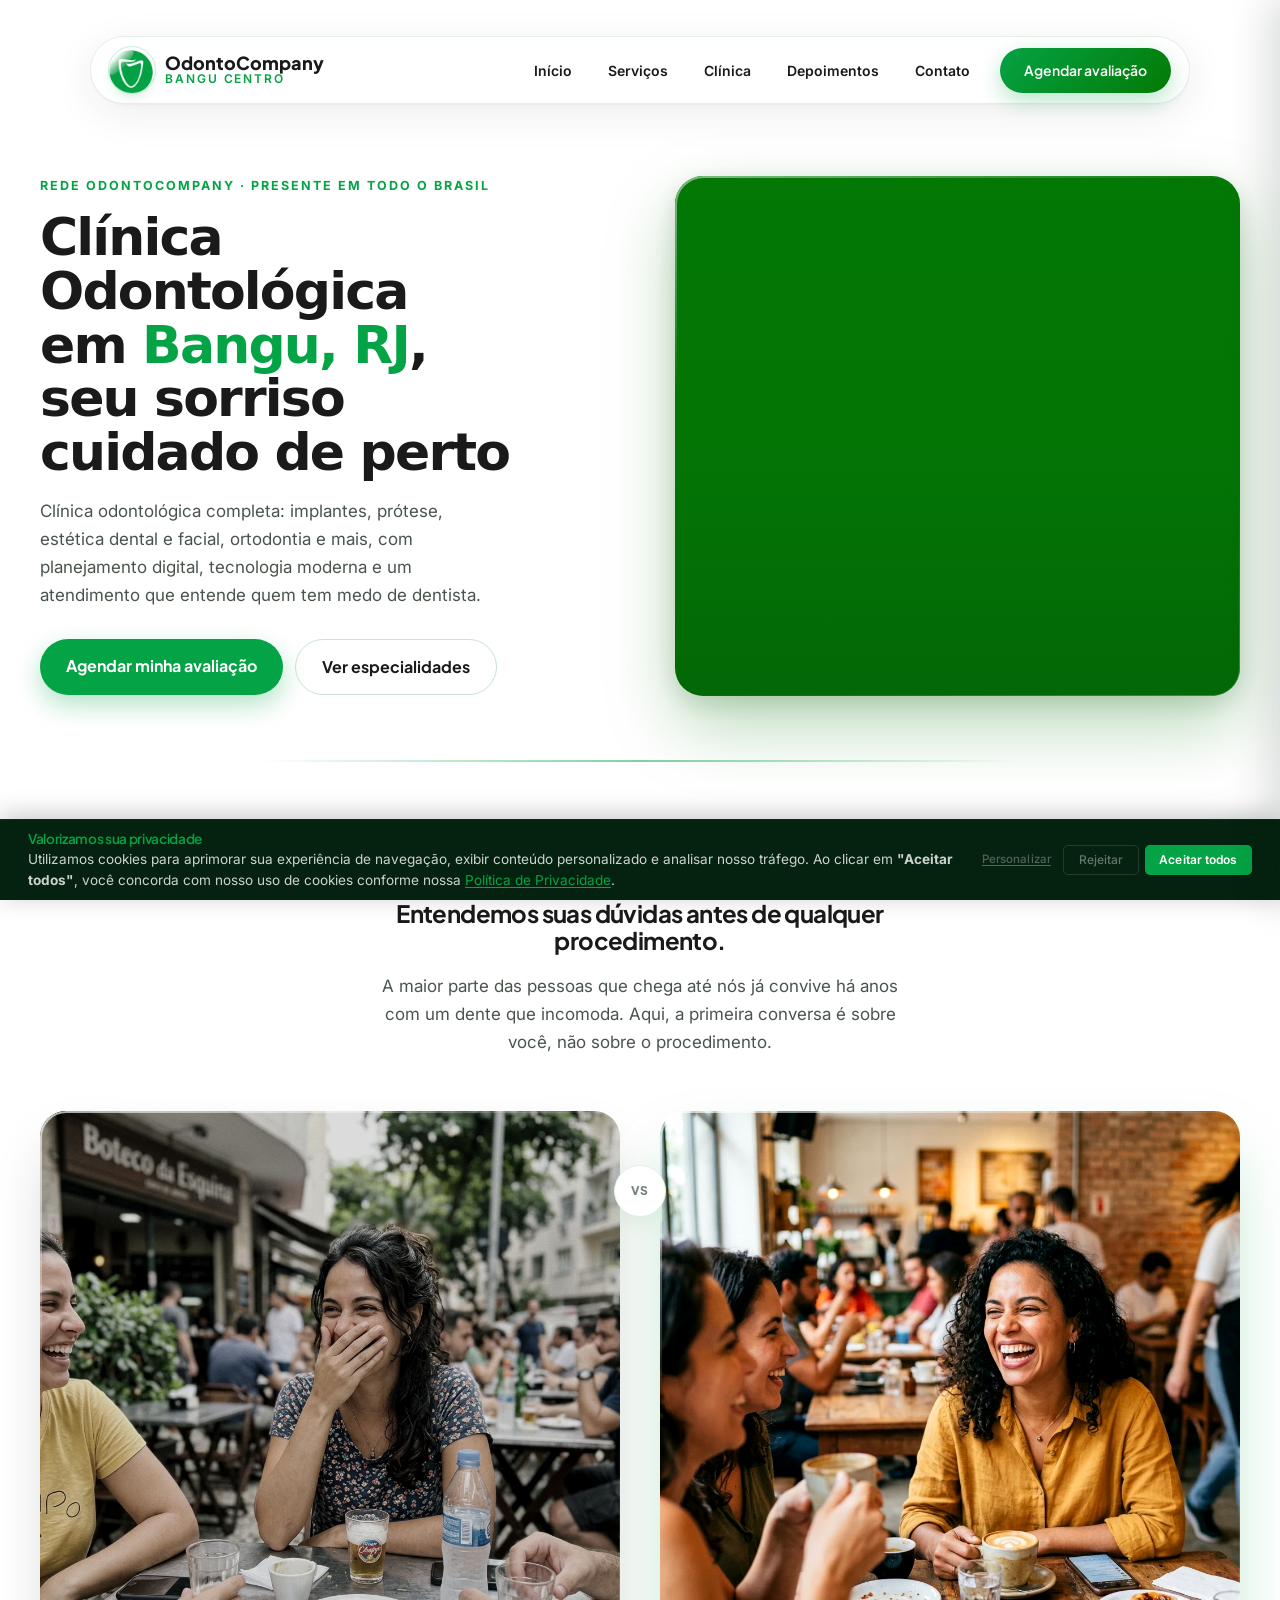
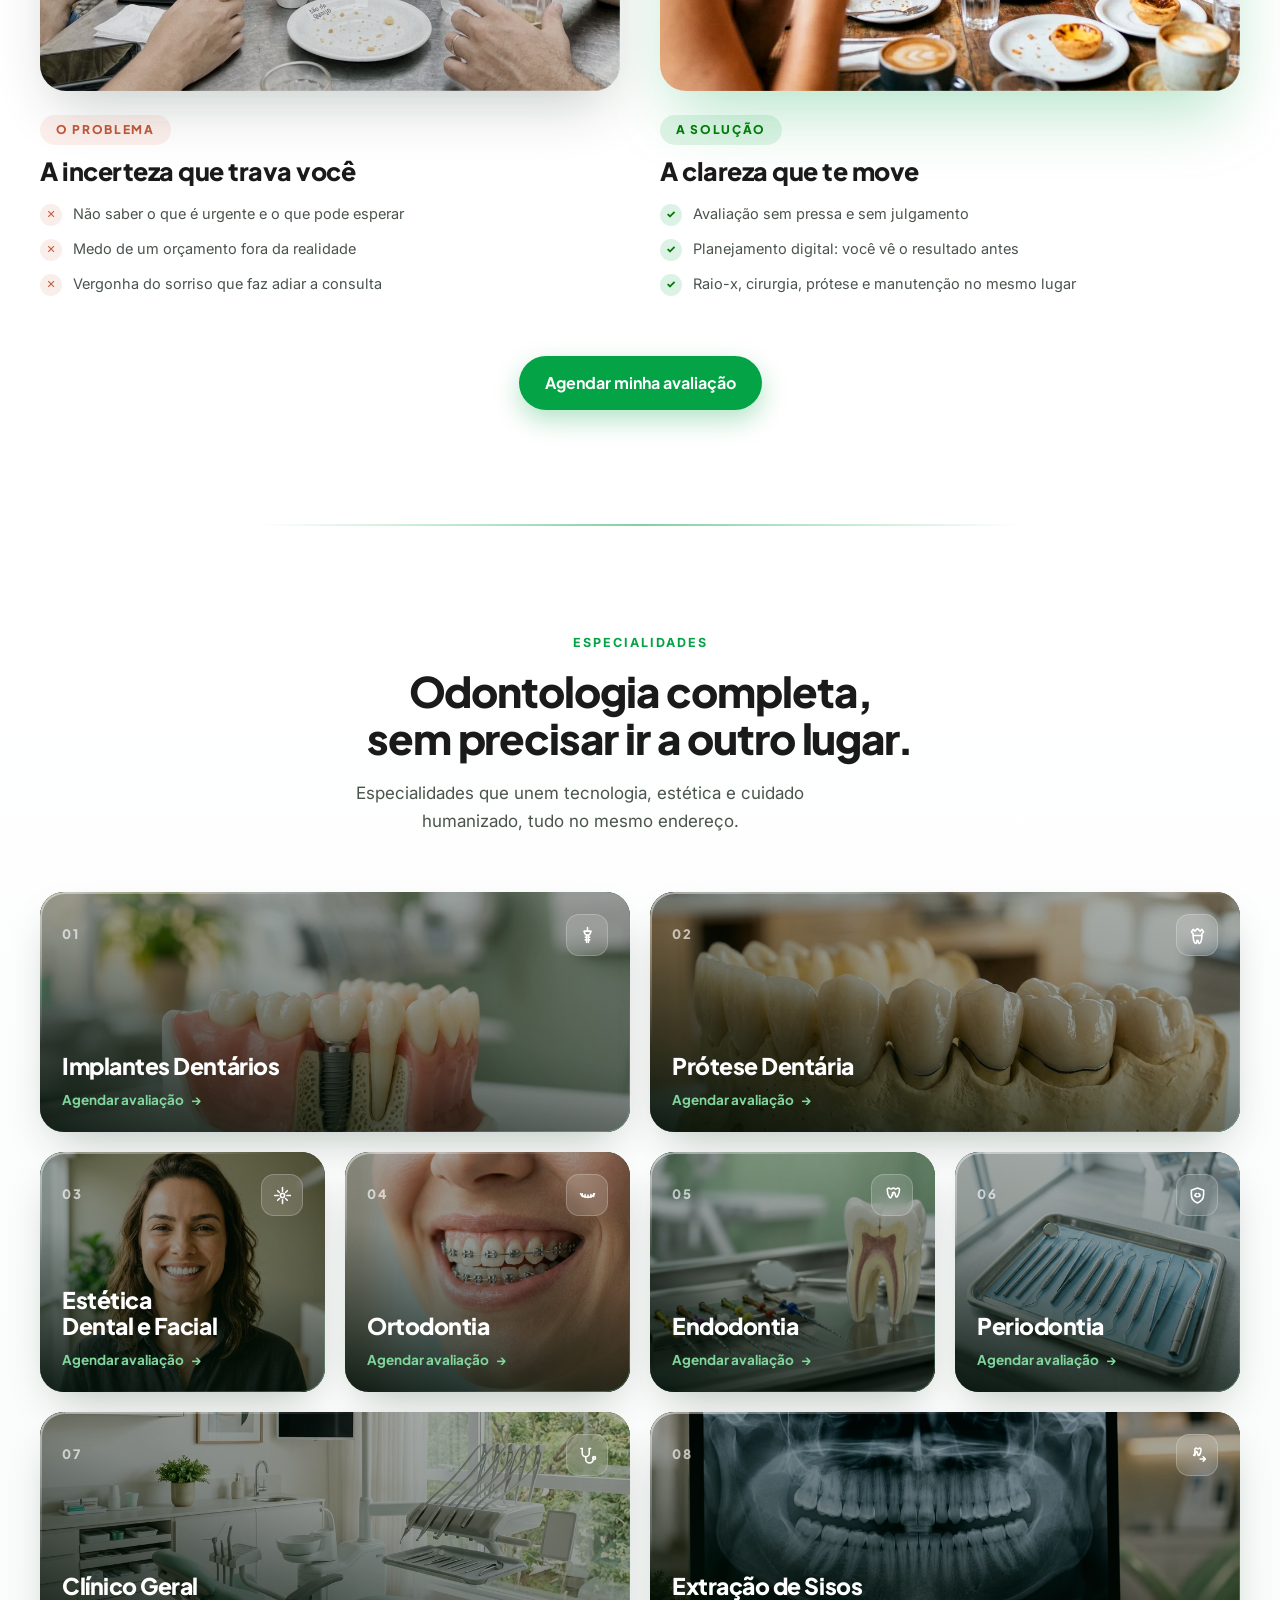
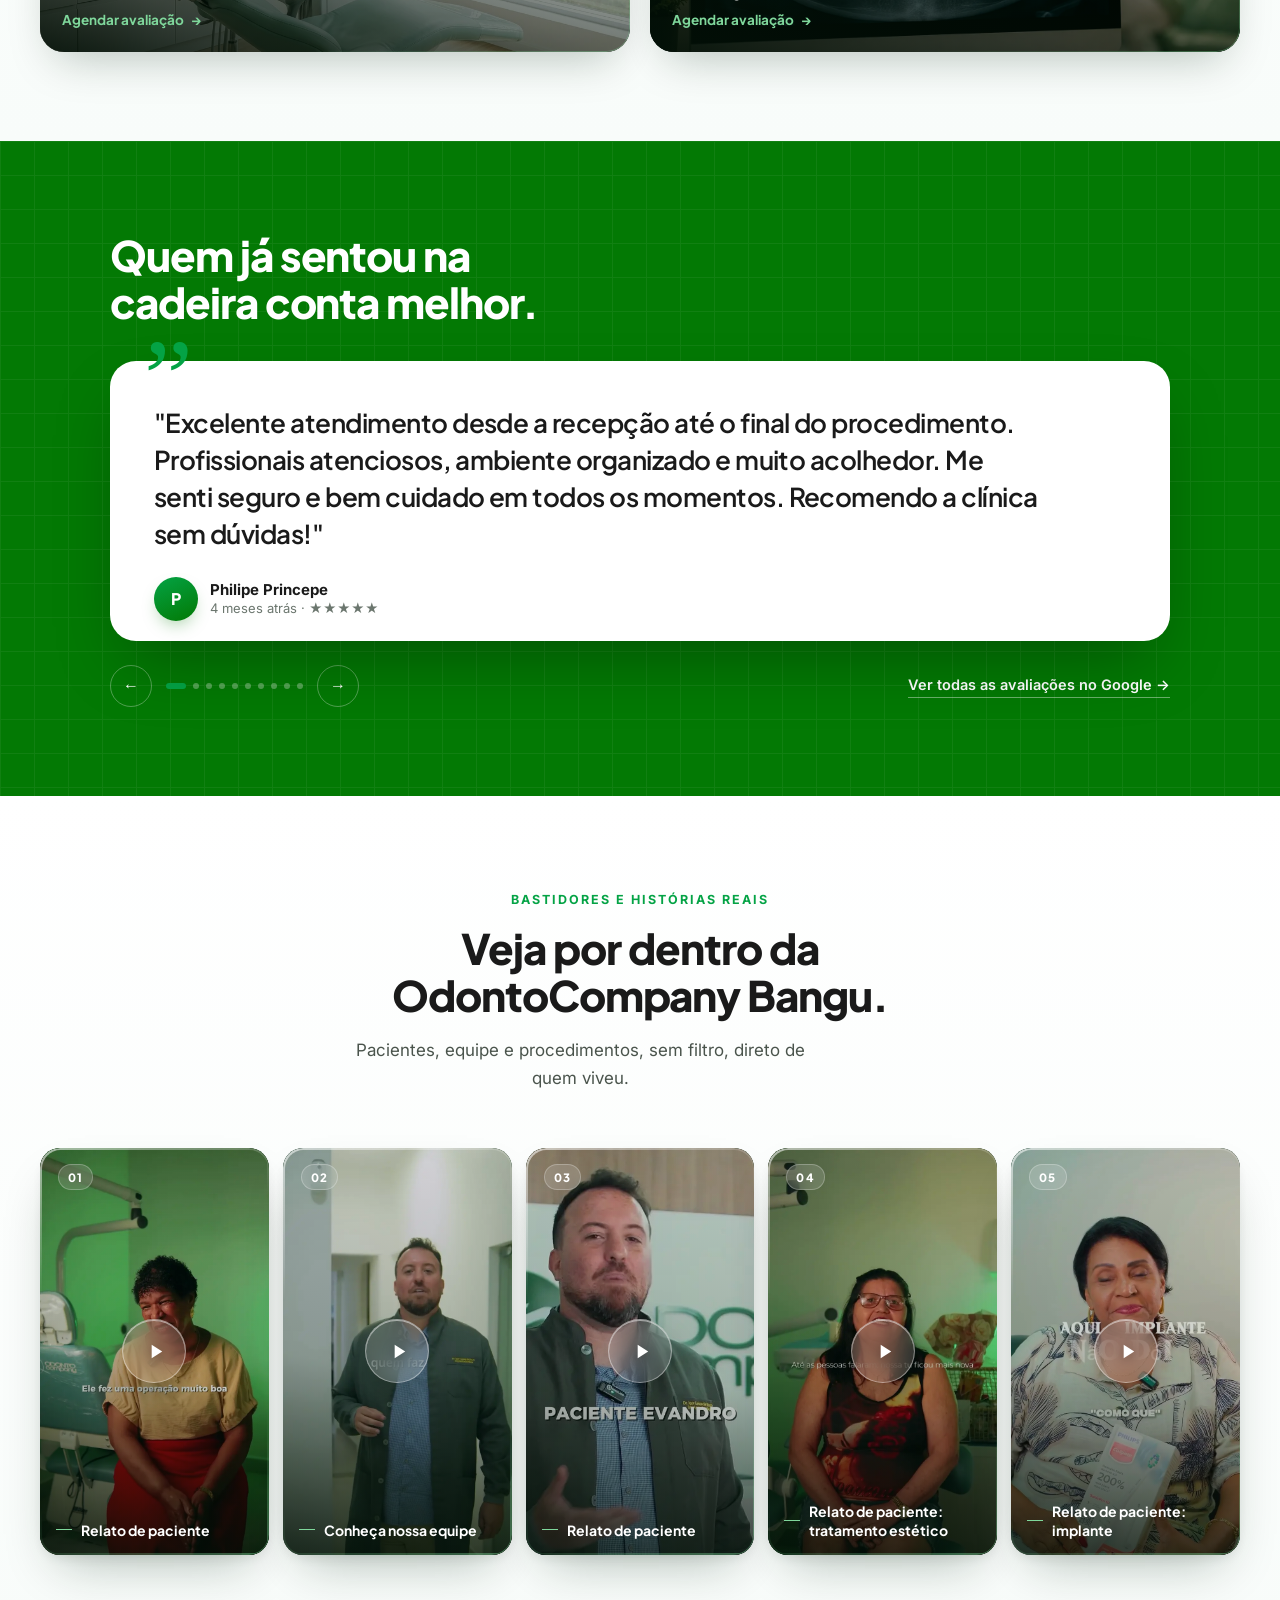
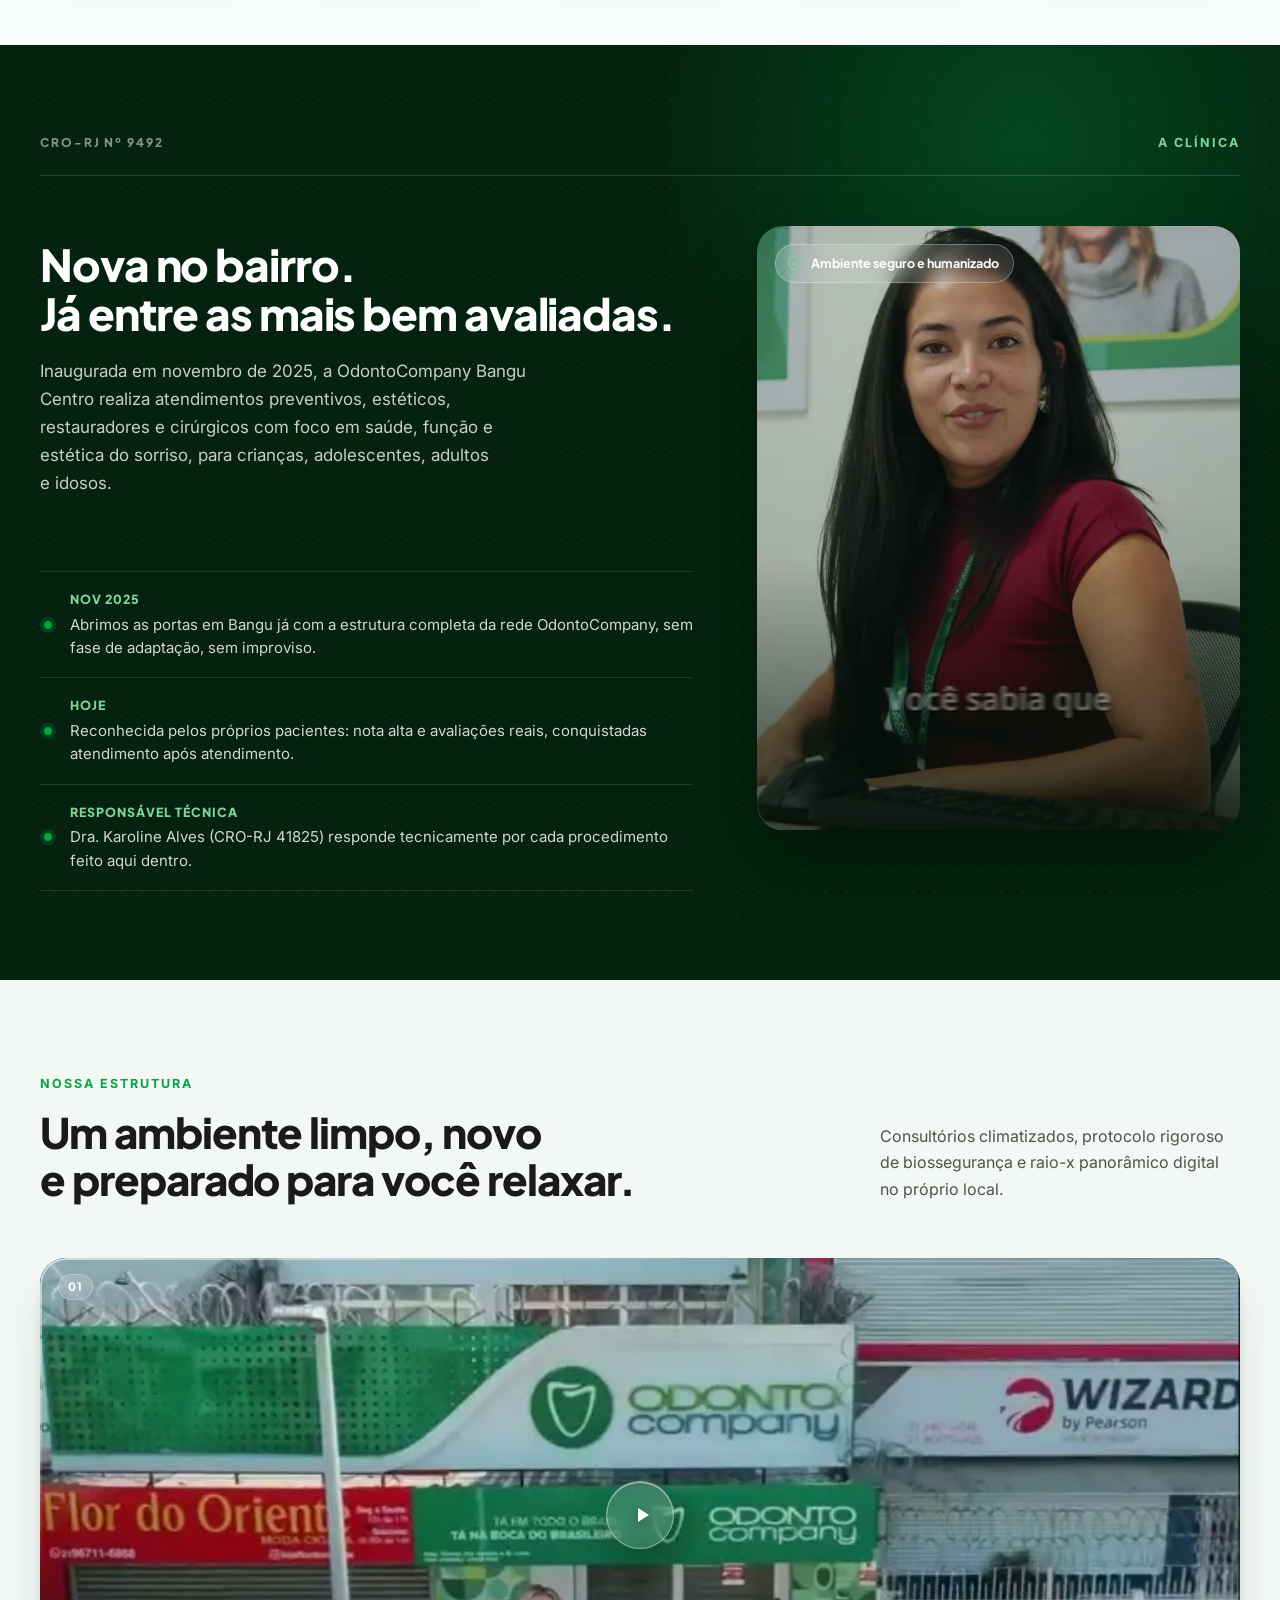
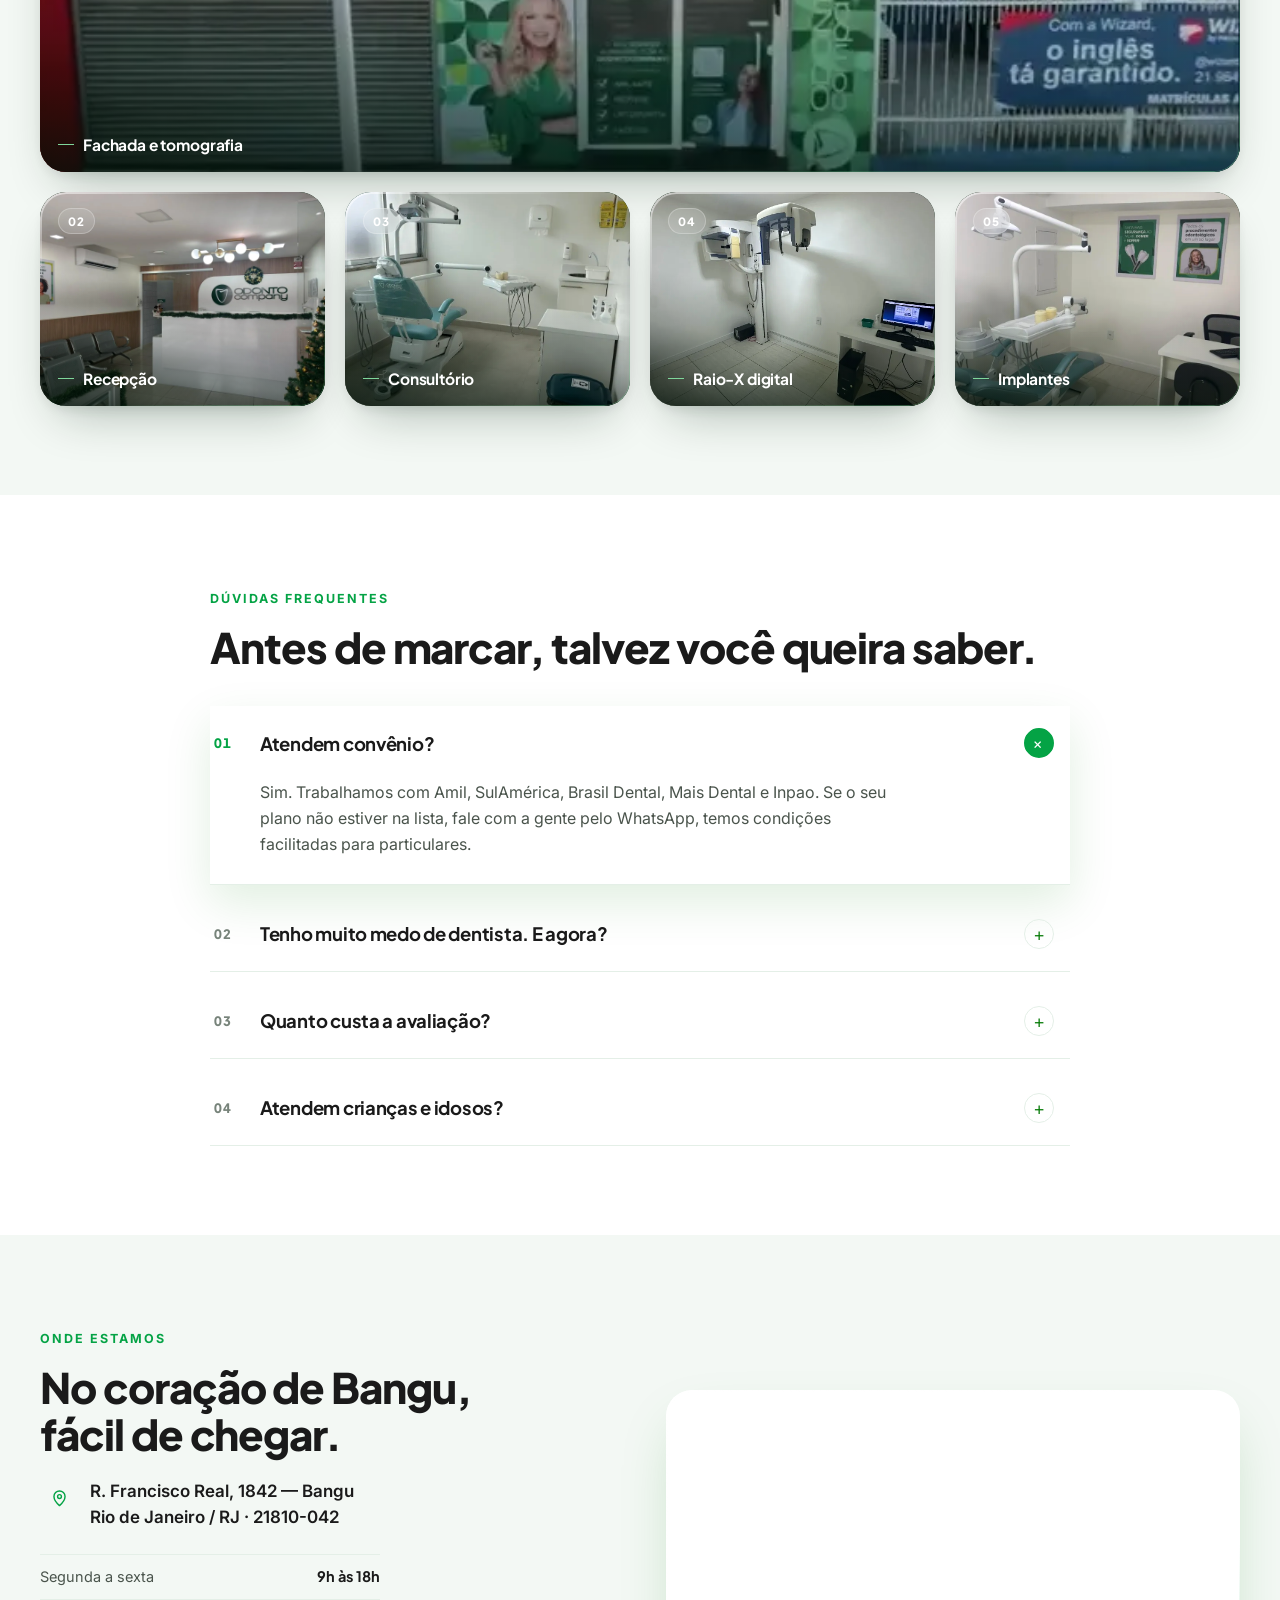
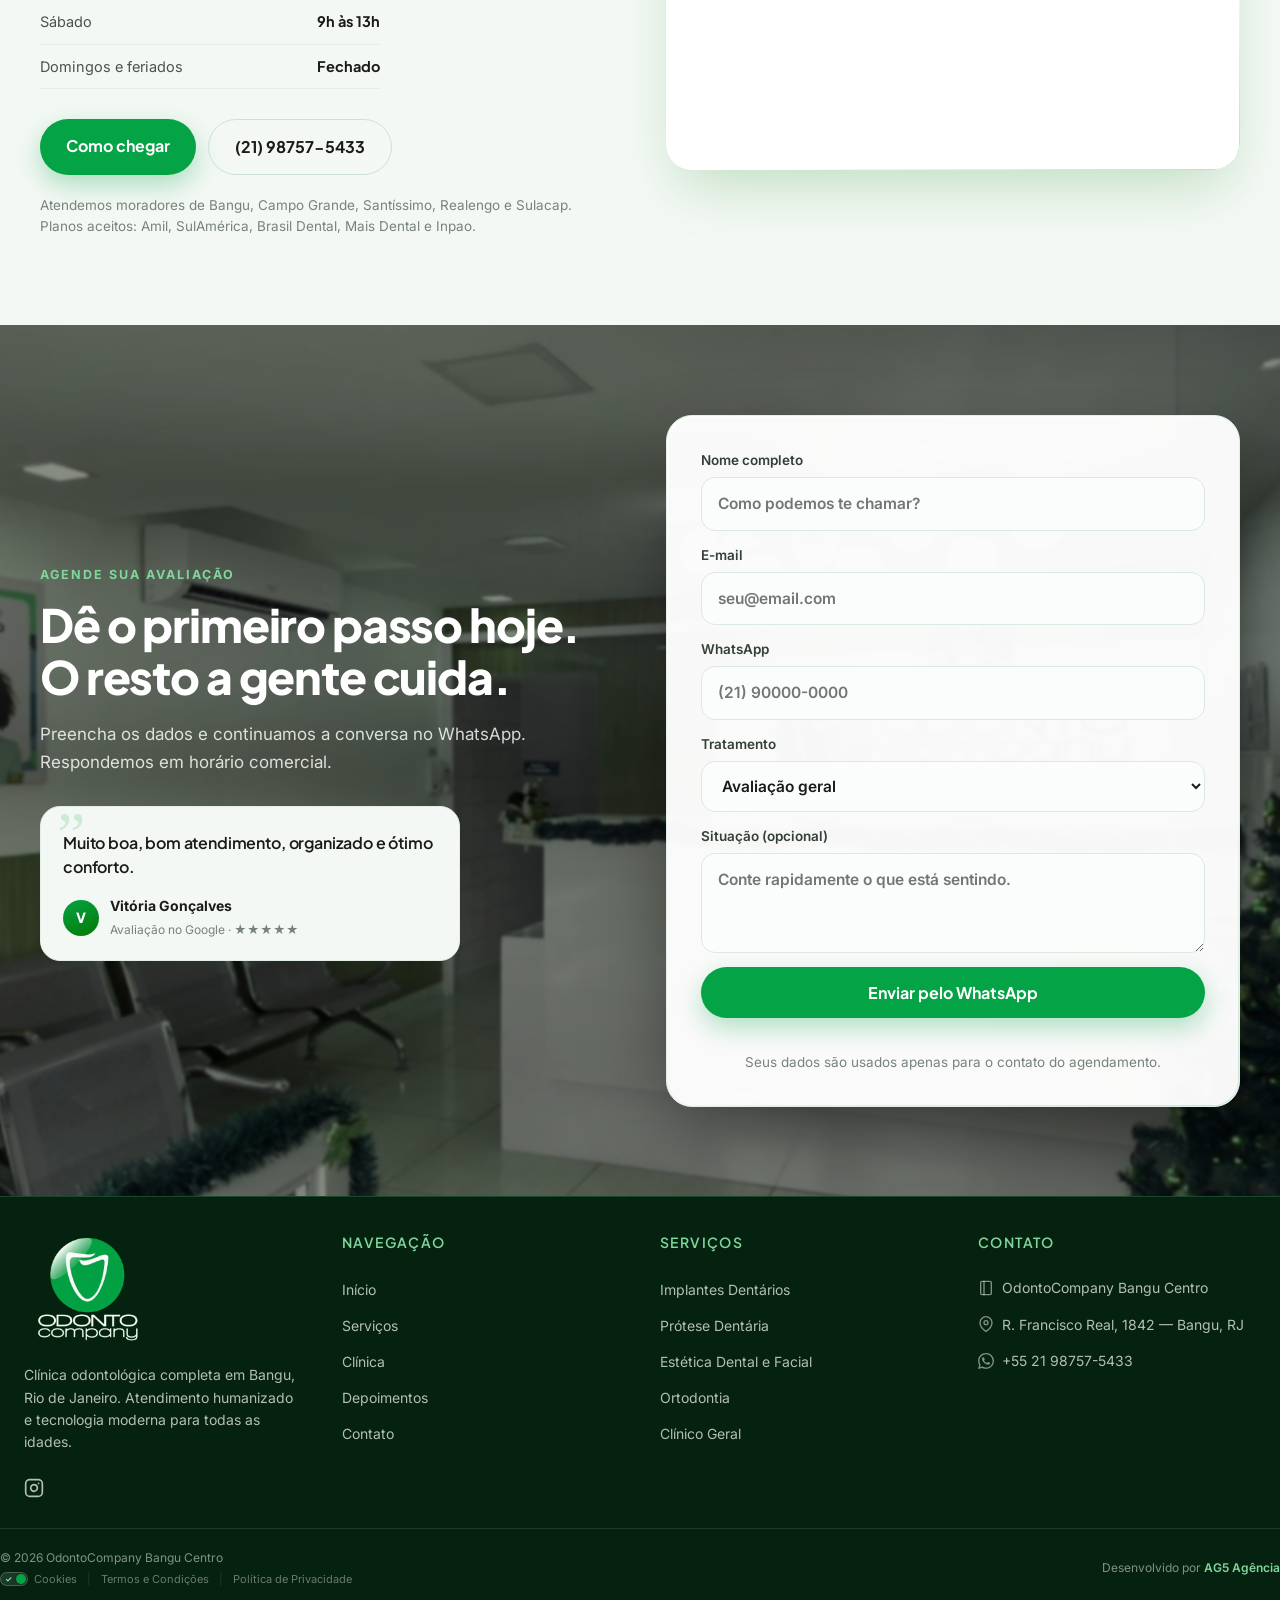
==== commit efeca54c: "refactor: update textual content, standardize punctuation, and add responsive class utility" ====
--- a/index.html
+++ b/index.html
@@ -3,7 +3,7 @@
 <head>
 <meta charset="utf-8" />
 <meta name="viewport" content="width=device-width, initial-scale=1" />
-<title>OdontoCompany Bangu Centro — Clínica Odontológica em Bangu, RJ</title>
+<title>OdontoCompany Bangu Centro, Clínica Odontológica em Bangu, RJ</title>
 <meta name="description" content="Clínica odontológica completa em Bangu, RJ. Implantes, prótese, estética dental e facial, ortodontia, endodontia, periodontia e extração de sisos." />
 
 <link rel="canonical" href="http://odontocompanybangu.ag5agencia.site/" />
@@ -13,7 +13,7 @@
 <meta name="ICBM" content="-22.8797, -43.4664" />
 
 <meta property="og:type" content="business.business" />
-<meta property="og:title" content="OdontoCompany Bangu Centro — Clínica Odontológica em Bangu, RJ" />
+<meta property="og:title" content="OdontoCompany Bangu Centro, Clínica Odontológica em Bangu, RJ" />
 <meta property="og:description" content="Clínica odontológica completa em Bangu, RJ. Implantes, prótese, estética dental e facial, ortodontia, endodontia, periodontia e extração de sisos." />
 <meta property="og:image" content="http://odontocompanybangu.ag5agencia.site/assets/odontocompany-bangu-logo-clinica-odontologica.webp" />
 <meta property="og:url" content="http://odontocompanybangu.ag5agencia.site/" />
@@ -21,7 +21,7 @@
 <meta property="og:site_name" content="OdontoCompany Bangu Centro" />
 
 <meta name="twitter:card" content="summary_large_image" />
-<meta name="twitter:title" content="OdontoCompany Bangu Centro — Clínica Odontológica em Bangu, RJ" />
+<meta name="twitter:title" content="OdontoCompany Bangu Centro, Clínica Odontológica em Bangu, RJ" />
 <meta name="twitter:description" content="Clínica odontológica completa em Bangu, RJ. Implantes, prótese, estética dental e facial, ortodontia e mais." />
 <meta name="twitter:image" content="http://odontocompanybangu.ag5agencia.site/assets/odontocompany-bangu-logo-clinica-odontologica.webp" />
 
@@ -53,8 +53,8 @@
 {"@context":"https://schema.org","@graph":[
 {"@type":"Dentist","@id":"http://odontocompanybangu.ag5agencia.site/#negocio","name":"Odontocompany Bangu Centro","alternateName":"Dentista Bangu RJ - Odontocompany Bangu Centro | Clínica Odontológica | Implantes Dentários","url":"http://odontocompanybangu.ag5agencia.site/","logo":"http://odontocompanybangu.ag5agencia.site/assets/odontocompany-bangu-logo-clinica-odontologica.webp","image":["http://odontocompanybangu.ag5agencia.site/assets/odontocompany-bangu-logo-clinica-odontologica.webp","http://odontocompanybangu.ag5agencia.site/assets/recepcao-odontocompany-bangu-decorada.webp"],"description":"Clínica odontológica completa em Bangu, RJ, especializada em implantes dentários, próteses, estética dental e facial, ortodontia, endodontia, periodontia, clínica geral e extração de sisos.","telephone":"+5521987575433","priceRange":"$$","currenciesAccepted":"BRL","paymentAccepted":["Amil","SulAmérica","Brasil Dental","Mais Dental","Inpao"],"foundingDate":"2025-11","address":{"@type":"PostalAddress","streetAddress":"R. Francisco Real, 1842","addressLocality":"Bangu","addressRegion":"RJ","postalCode":"21810-042","addressCountry":"BR"},"geo":{"@type":"GeoCoordinates","latitude":-22.8794287,"longitude":-43.4632837},"openingHoursSpecification":[{"@type":"OpeningHoursSpecification","dayOfWeek":["Monday","Tuesday","Wednesday","Thursday","Friday"],"opens":"09:00","closes":"18:00"},{"@type":"OpeningHoursSpecification","dayOfWeek":["Saturday"],"opens":"09:00","closes":"13:00"}],"areaServed":[{"@type":"City","name":"Bangu","containedInPlace":{"@type":"State","name":"Rio de Janeiro"}},{"@type":"Place","name":"Campo Grande"},{"@type":"Place","name":"Santíssimo"},{"@type":"Place","name":"Realengo"},{"@type":"Place","name":"Sulacap"}],"founder":{"@type":"Person","name":"Karoline Alves","jobTitle":"Responsável Técnica (CRO-RJ 41825)"},"hasOfferCatalog":{"@type":"OfferCatalog","name":"Serviços de Dentista Bangu RJ - Odontocompany Bangu Centro | Clínica Odontológica | Implantes Dentários","itemListElement":[{"@type":"Offer","itemOffered":{"@type":"Service","name":"Implantes Dentários","areaServed":"Bangu – RJ","provider":{"@id":"http://odontocompanybangu.ag5agencia.site/#negocio"}}},{"@type":"Offer","itemOffered":{"@type":"Service","name":"Prótese Dentária","areaServed":"Bangu – RJ","provider":{"@id":"http://odontocompanybangu.ag5agencia.site/#negocio"}}},{"@type":"Offer","itemOffered":{"@type":"Service","name":"Estética Dental e Facial","areaServed":"Bangu – RJ","provider":{"@id":"http://odontocompanybangu.ag5agencia.site/#negocio"}}},{"@type":"Offer","itemOffered":{"@type":"Service","name":"Ortodontia","areaServed":"Bangu – RJ","provider":{"@id":"http://odontocompanybangu.ag5agencia.site/#negocio"}}},{"@type":"Offer","itemOffered":{"@type":"Service","name":"Endodontia","areaServed":"Bangu – RJ","provider":{"@id":"http://odontocompanybangu.ag5agencia.site/#negocio"}}},{"@type":"Offer","itemOffered":{"@type":"Service","name":"Periodontia","areaServed":"Bangu – RJ","provider":{"@id":"http://odontocompanybangu.ag5agencia.site/#negocio"}}},{"@type":"Offer","itemOffered":{"@type":"Service","name":"Clínico Geral","areaServed":"Bangu – RJ","provider":{"@id":"http://odontocompanybangu.ag5agencia.site/#negocio"}}},{"@type":"Offer","itemOffered":{"@type":"Service","name":"Extração de Sisos","areaServed":"Bangu – RJ","provider":{"@id":"http://odontocompanybangu.ag5agencia.site/#negocio"}}}]},"aggregateRating":{"@type":"AggregateRating","ratingValue":"4.9","reviewCount":"109","bestRating":"5","worstRating":"1"},"identifier":[{"@type":"PropertyValue","propertyID":"Google CID","value":"1227597395477104234"},{"@type":"PropertyValue","propertyID":"Google Place ID","value":"ChIJmbRxGp7fmwARaoabvFNNCRE"}],"hasMap":"https://maps.google.com/?cid=1227597395477104234","sameAs":["https://maps.google.com/?cid=1227597395477104234","https://www.instagram.com/odontocompany_bangu/"]},
 {"@type":"WebSite","@id":"http://odontocompanybangu.ag5agencia.site/#website","url":"http://odontocompanybangu.ag5agencia.site/","name":"Dentista Bangu RJ - Odontocompany Bangu Centro | Clínica Odontológica | Implantes Dentários","publisher":{"@id":"http://odontocompanybangu.ag5agencia.site/#negocio"},"inLanguage":"pt-BR"},
-{"@type":"WebPage","@id":"http://odontocompanybangu.ag5agencia.site/#webpage","url":"http://odontocompanybangu.ag5agencia.site/","name":"OdontoCompany Bangu Centro — Clínica Odontológica em Bangu, RJ","description":"Clínica odontológica completa em Bangu, RJ. Implantes, prótese, estética dental e facial, ortodontia, endodontia, periodontia e extração de sisos. Nota 4.9 no Google.","isPartOf":{"@id":"http://odontocompanybangu.ag5agencia.site/#website"},"about":{"@id":"http://odontocompanybangu.ag5agencia.site/#negocio"},"inLanguage":"pt-BR"},
-{"@type":"FAQPage","@id":"http://odontocompanybangu.ag5agencia.site/#faq","mainEntity":[{"@type":"Question","name":"Atendem convênio?","acceptedAnswer":{"@type":"Answer","text":"Sim. Trabalhamos com Amil, SulAmérica, Brasil Dental, Mais Dental e Inpao. Se o seu plano não estiver na lista, fale com a gente pelo WhatsApp — temos condições facilitadas para particulares."}},{"@type":"Question","name":"Tenho muito medo de dentista. E agora?","acceptedAnswer":{"@type":"Answer","text":"Você não é exceção — é a maioria. A primeira consulta é uma conversa: explicamos cada passo antes de qualquer procedimento e respeitamos o seu tempo. Nada é feito sem o seu ok."}},{"@type":"Question","name":"Quanto custa a avaliação?","acceptedAnswer":{"@type":"Answer","text":"Agende pelo WhatsApp e nossa recepção informa as condições vigentes de avaliação e o plano de tratamento personalizado, sem compromisso."}},{"@type":"Question","name":"Atendem crianças e idosos?","acceptedAnswer":{"@type":"Answer","text":"Sim. Atendemos todas as idades, com tratamentos personalizados para cada fase — de odontopediatria a reabilitação com prótese e implante."}}]}
+{"@type":"WebPage","@id":"http://odontocompanybangu.ag5agencia.site/#webpage","url":"http://odontocompanybangu.ag5agencia.site/","name":"OdontoCompany Bangu Centro, Clínica Odontológica em Bangu, RJ","description":"Clínica odontológica completa em Bangu, RJ. Implantes, prótese, estética dental e facial, ortodontia, endodontia, periodontia e extração de sisos.","isPartOf":{"@id":"http://odontocompanybangu.ag5agencia.site/#website"},"about":{"@id":"http://odontocompanybangu.ag5agencia.site/#negocio"},"inLanguage":"pt-BR"},
+{"@type":"FAQPage","@id":"http://odontocompanybangu.ag5agencia.site/#faq","mainEntity":[{"@type":"Question","name":"Atendem convênio?","acceptedAnswer":{"@type":"Answer","text":"Sim. Trabalhamos com Amil, SulAmérica, Brasil Dental, Mais Dental e Inpao. Se o seu plano não estiver na lista, fale com a gente pelo WhatsApp, temos condições facilitadas para particulares."}},{"@type":"Question","name":"Tenho muito medo de dentista. E agora?","acceptedAnswer":{"@type":"Answer","text":"Você não é exceção, é a maioria. A primeira consulta é uma conversa: explicamos cada passo antes de qualquer procedimento e respeitamos o seu tempo. Nada é feito sem o seu ok."}},{"@type":"Question","name":"Quanto custa a avaliação?","acceptedAnswer":{"@type":"Answer","text":"Agende pelo WhatsApp e nossa recepção informa as condições vigentes de avaliação e o plano de tratamento personalizado, sem compromisso."}},{"@type":"Question","name":"Atendem crianças e idosos?","acceptedAnswer":{"@type":"Answer","text":"Sim. Atendemos todas as idades, com tratamentos personalizados para cada fase, de odontopediatria a reabilitação com prótese e implante."}}]}
 ]}
 </script>
 </head>
@@ -90,8 +90,8 @@
          ficar em opacity:0 aguardando o JS, senão o Lighthouse mede o LCP com o delay da animação -->
     <div class="hero-copy">
       <span class="eyebrow">Rede OdontoCompany · presente em todo o Brasil</span>
-      <h1>Clínica Odontológica em <span class="accent">Bangu, RJ</span> — seu sorriso cuidado de perto</h1>
-      <p class="lead">Clínica odontológica completa: implantes, prótese, estética dental e facial, ortodontia e mais — com planejamento digital, tecnologia moderna e um atendimento que entende quem tem medo de dentista.</p>
+      <h1>Clínica Odontológica em <span class="accent">Bangu, RJ</span>, seu sorriso cuidado de perto</h1>
+      <p class="lead">Clínica odontológica completa: implantes, prótese, estética dental e facial, ortodontia e mais, com planejamento digital, tecnologia moderna e um atendimento que entende quem tem medo de dentista.</p>
       <div class="btn-row">
         <a class="btn btn-primary" href="https://wa.me/5521987575433?text=Ol%C3%A1%2C%20vim%20atrav%C3%A9s%20do%20site%20e%20gostaria%20de%20agendar%20minha%20avalia%C3%A7%C3%A3o." target="_blank" rel="noopener noreferrer" aria-label="Agendar avaliação pelo WhatsApp – seção inicial">Agendar minha avaliação</a>
         <a class="btn btn-ghost" href="#servicos">Ver especialidades</a>
@@ -128,7 +128,7 @@
       <div class="section-head center" data-reveal="up">
         <span class="eyebrow">Por que adiar dói mais</span>
         <h2>Entendemos suas dúvidas antes de qualquer procedimento.</h2>
-        <p class="lead">A maior parte das pessoas que chega até nós já convive há anos com um dente que incomoda. Aqui, a primeira conversa é sobre você — não sobre o procedimento.</p>
+        <p class="lead">A maior parte das pessoas que chega até nós já convive há anos com um dente que incomoda. Aqui, a primeira conversa é sobre você, não sobre o procedimento.</p>
       </div>
 
       <div class="compare-grid">
@@ -174,7 +174,7 @@
       <div class="section-head center" data-reveal="up">
         <span class="eyebrow">Especialidades</span>
         <h2>Odontologia completa, sem precisar ir a outro lugar.</h2>
-        <p class="lead">Especialidades que unem tecnologia, estética e cuidado humanizado — tudo no mesmo endereço.</p>
+        <p class="lead">Especialidades que unem tecnologia, estética e cuidado humanizado, tudo no mesmo endereço.</p>
       </div>
       <div class="services-bento" id="servicos-grid" data-reveal="up"></div>
       <button class="services-more" id="servicos-ver-mais" type="button">
@@ -207,7 +207,7 @@
       <div class="section-head center" data-reveal="up">
         <span class="eyebrow">Bastidores e histórias reais</span>
         <h2>Veja por dentro da OdontoCompany Bangu.</h2>
-        <p class="lead">Pacientes, equipe e procedimentos — sem filtro, direto de quem viveu.</p>
+        <p class="lead">Pacientes, equipe e procedimentos, sem filtro, direto de quem viveu.</p>
       </div>
       <div class="videos-grid" id="videos-grid" data-reveal="up"></div>
     </div>
@@ -223,7 +223,7 @@
       <div class="dossie-body">
         <div class="dossie-main dossie-intro" data-reveal="left">
           <h2>Nova no bairro.<br />Já entre as mais bem avaliadas.</h2>
-          <p class="lead">Inaugurada em novembro de 2025, a OdontoCompany Bangu Centro realiza atendimentos preventivos, estéticos, restauradores e cirúrgicos com foco em saúde, função e estética do sorriso — para crianças, adolescentes, adultos e idosos.</p>
+          <p class="lead">Inaugurada em novembro de 2025, a OdontoCompany Bangu Centro realiza atendimentos preventivos, estéticos, restauradores e cirúrgicos com foco em saúde, função e estética do sorriso, para crianças, adolescentes, adultos e idosos.</p>
         </div>
 
         <div class="dossie-side" data-reveal="right">
@@ -244,7 +244,7 @@
           <li>
             <span class="dt-dot" aria-hidden="true"></span>
             <span class="dt-year">Nov 2025</span>
-            <span class="dt-text">Abrimos as portas em Bangu já com a estrutura completa da rede OdontoCompany — sem fase de adaptação, sem improviso.</span>
+            <span class="dt-text">Abrimos as portas em Bangu já com a estrutura completa da rede OdontoCompany, sem fase de adaptação, sem improviso.</span>
           </li>
           <li>
             <span class="dt-dot" aria-hidden="true"></span>
@@ -266,7 +266,7 @@
       <div class="head-row" data-reveal="up">
         <div>
           <span class="eyebrow">Nossa estrutura</span>
-          <h2>Um ambiente limpo, novo e preparado para você relaxar.</h2>
+          <h2>Um ambiente limpo, novo<br class="br-desktop" /> e preparado para você relaxar.</h2>
         </div>
         <p class="lead lead-sm">Consultórios climatizados, protocolo rigoroso de biossegurança e raio-x panorâmico digital no próprio local.</p>
       </div>
@@ -345,7 +345,7 @@
       <div data-reveal="left">
         <span class="eyebrow">Agende sua avaliação</span>
         <h2 class="h2-lg">Dê o primeiro passo hoje. O resto a gente cuida.</h2>
-        <p class="lead">Preencha os dados e continuamos a conversa no WhatsApp — respondemos em horário comercial.</p>
+        <p class="lead">Preencha os dados e continuamos a conversa no WhatsApp. Respondemos em horário comercial.</p>
         <div class="contato-depo">
           <span class="contato-depo-mark" aria-hidden="true">”</span>
           <p class="contato-depo-texto">Muito boa, bom atendimento, organizado e ótimo conforto.</p>
--- a/style.css
+++ b/style.css
@@ -17,6 +17,10 @@
   --shadow-lg:0 30px 70px rgba(3,121,4,.22);
   --ease-out:cubic-bezier(.16,1,.3,1);
 }
+
+/* Quebra de linha manual visível apenas no desktop (usada em títulos específicos) */
+.br-desktop{display:none}
+@media (min-width:1024px){.br-desktop{display:inline}}
 
 *,*::before,*::after{box-sizing:border-box}
 html{scroll-behavior:smooth}
--- a/style.css
+++ b/style.css
@@ -17,6 +17,10 @@
   --shadow-lg:0 30px 70px rgba(3,121,4,.22);
   --ease-out:cubic-bezier(.16,1,.3,1);
 }
+
+/* Quebra de linha manual visível apenas no desktop (usada em títulos específicos) */
+.br-desktop{display:none}
+@media (min-width:1024px){.br-desktop{display:inline}}
 
 *,*::before,*::after{box-sizing:border-box}
 html{scroll-behavior:smooth}
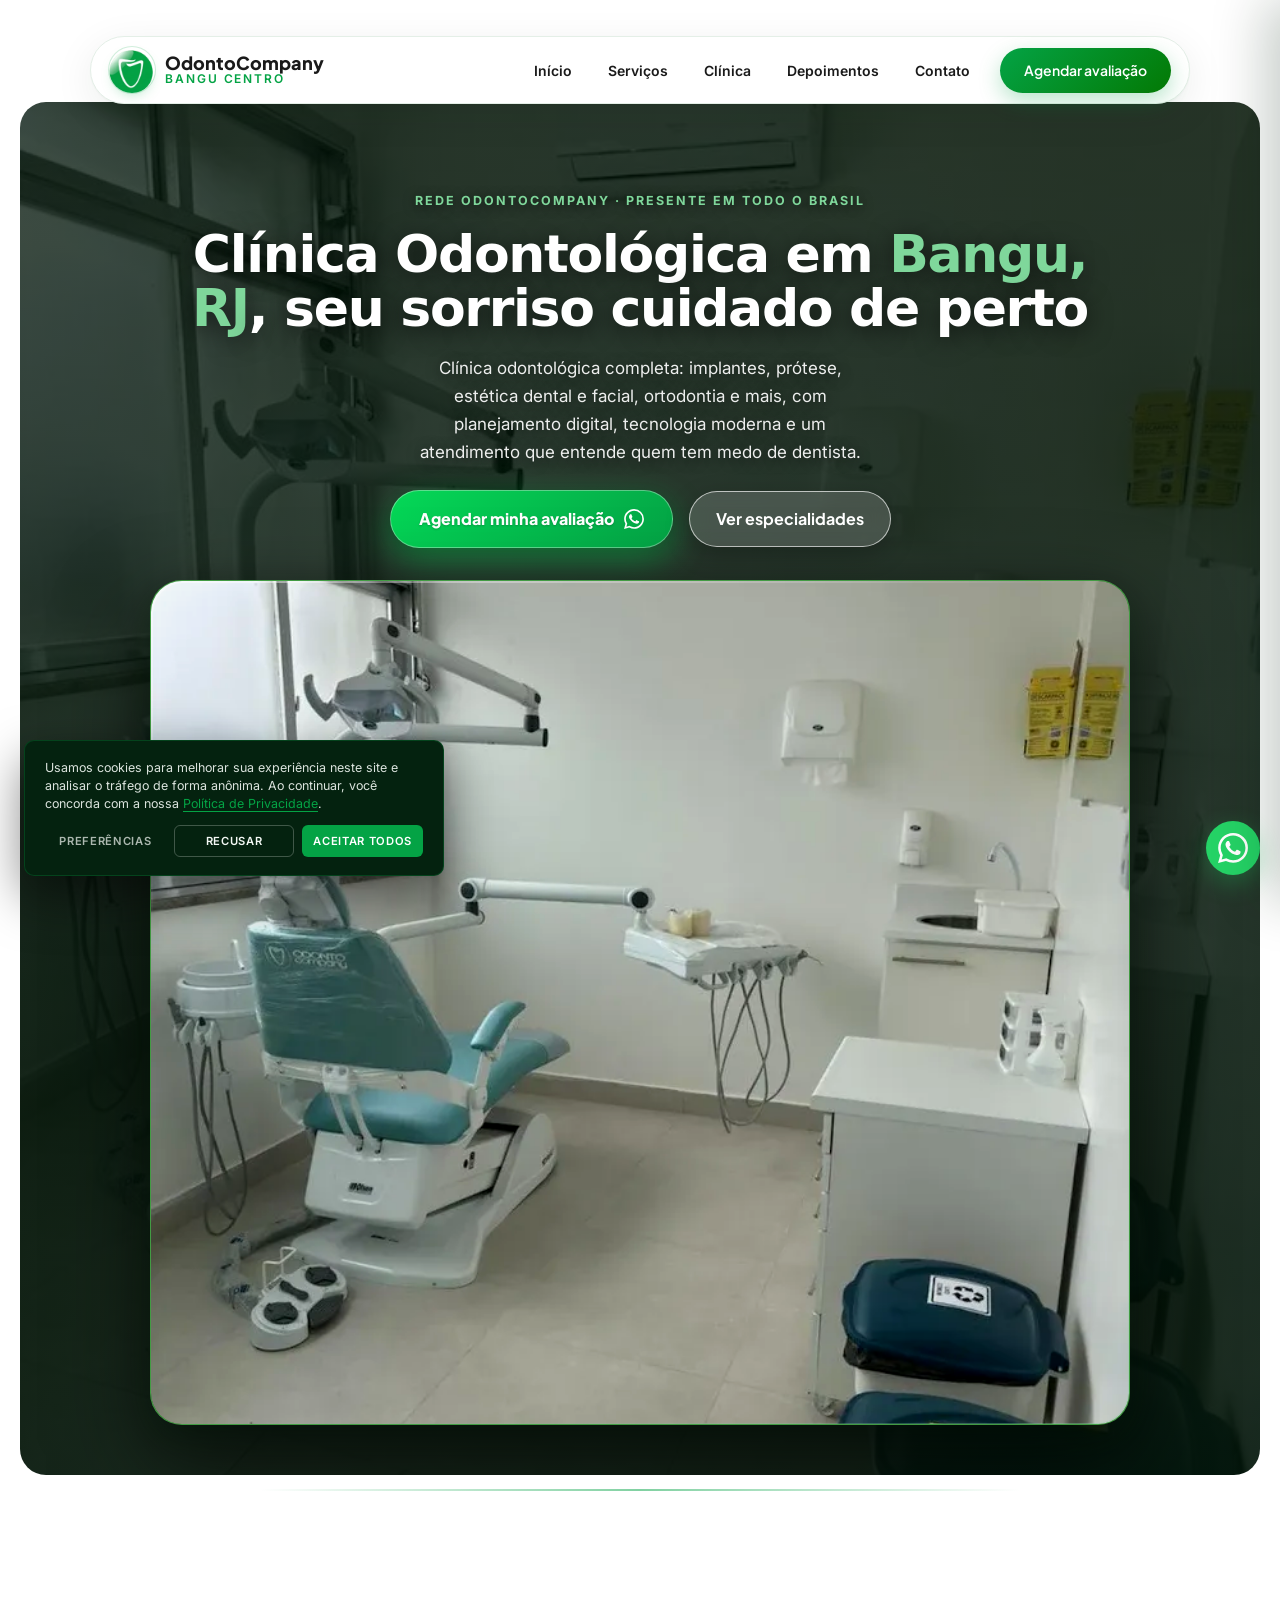
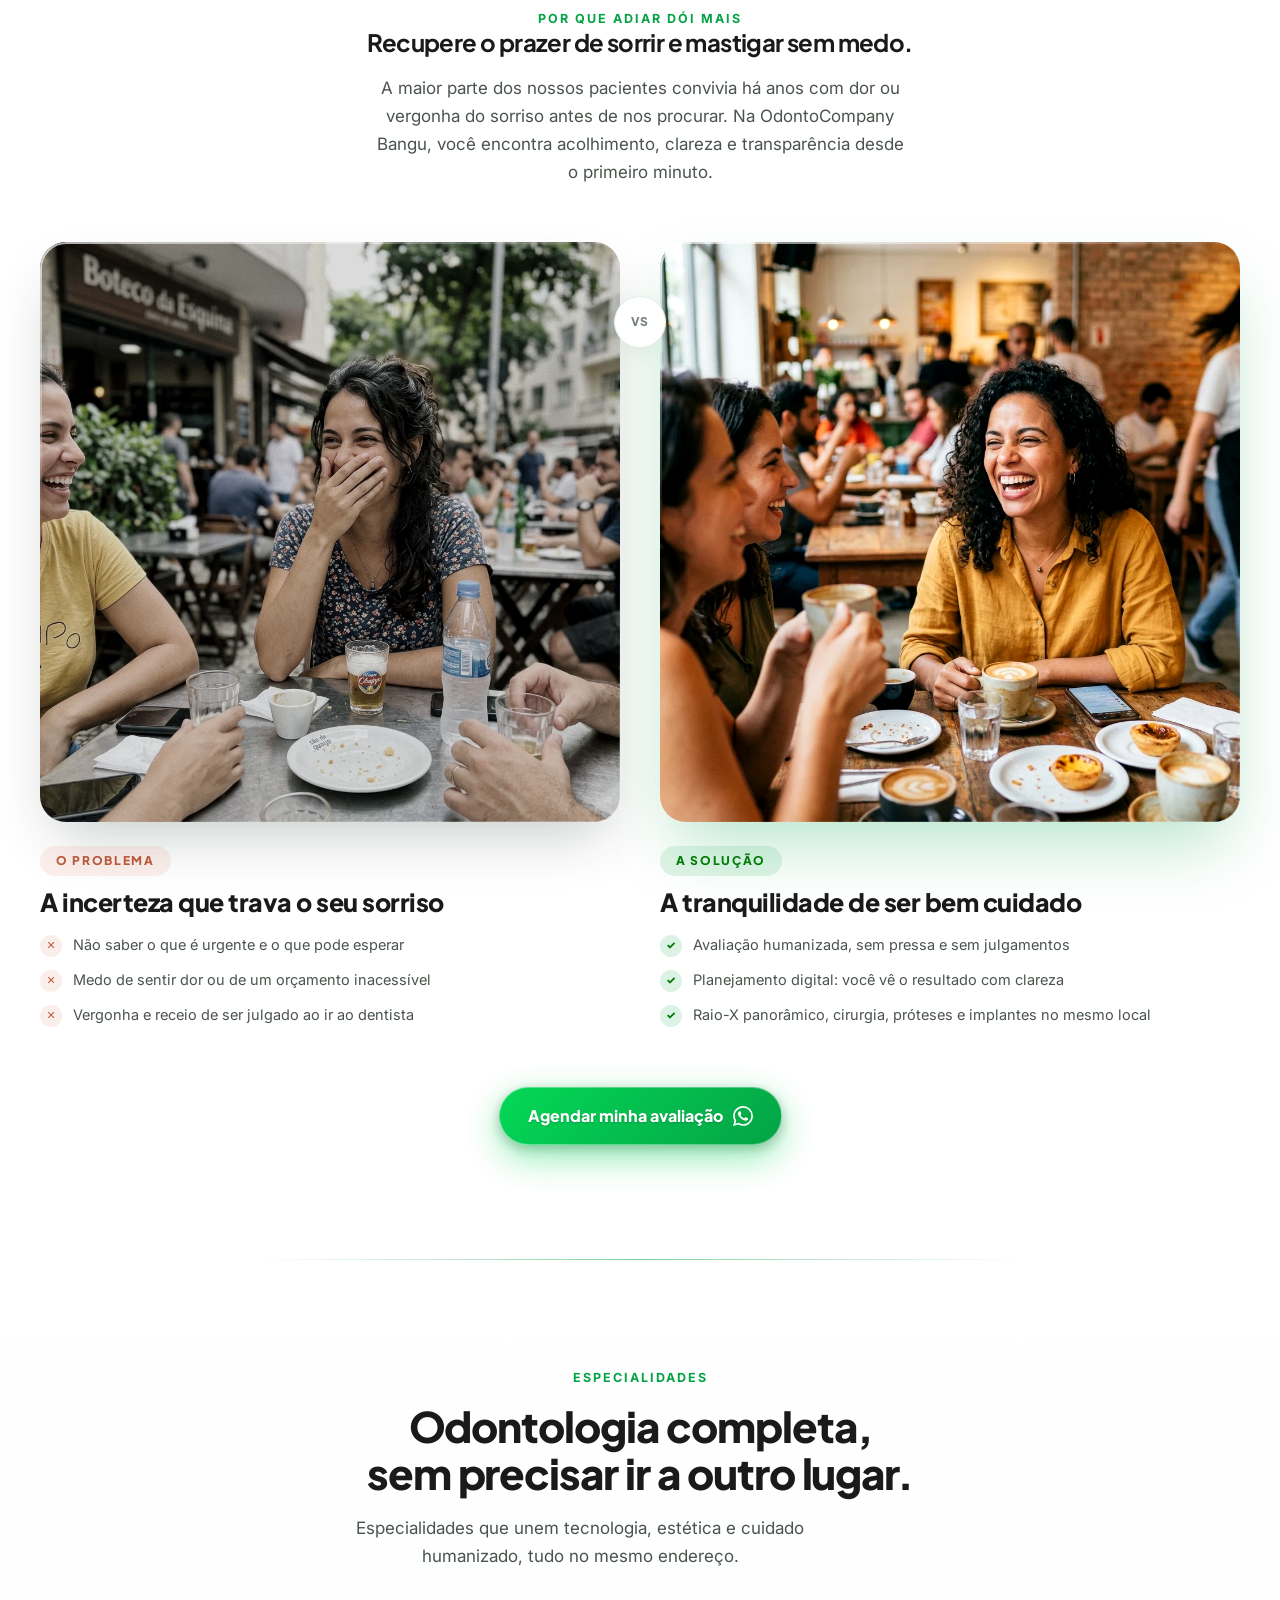
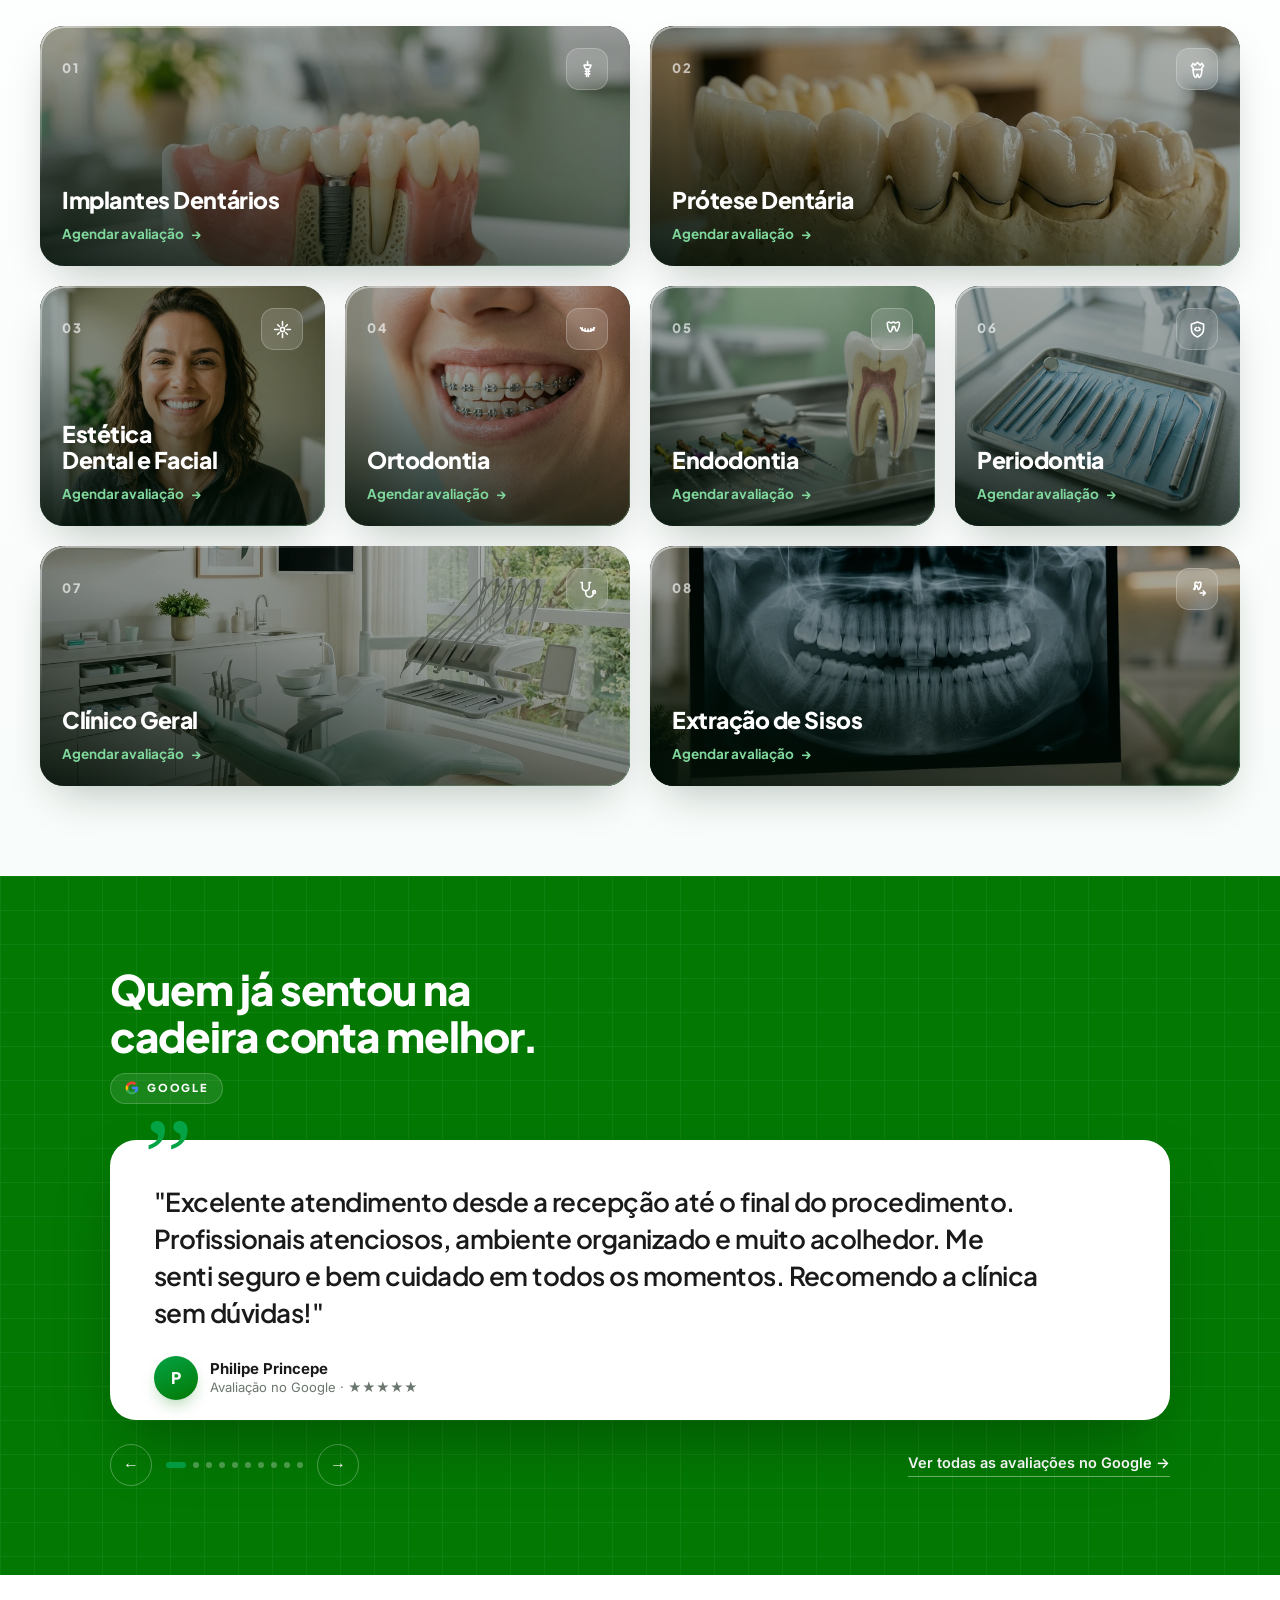
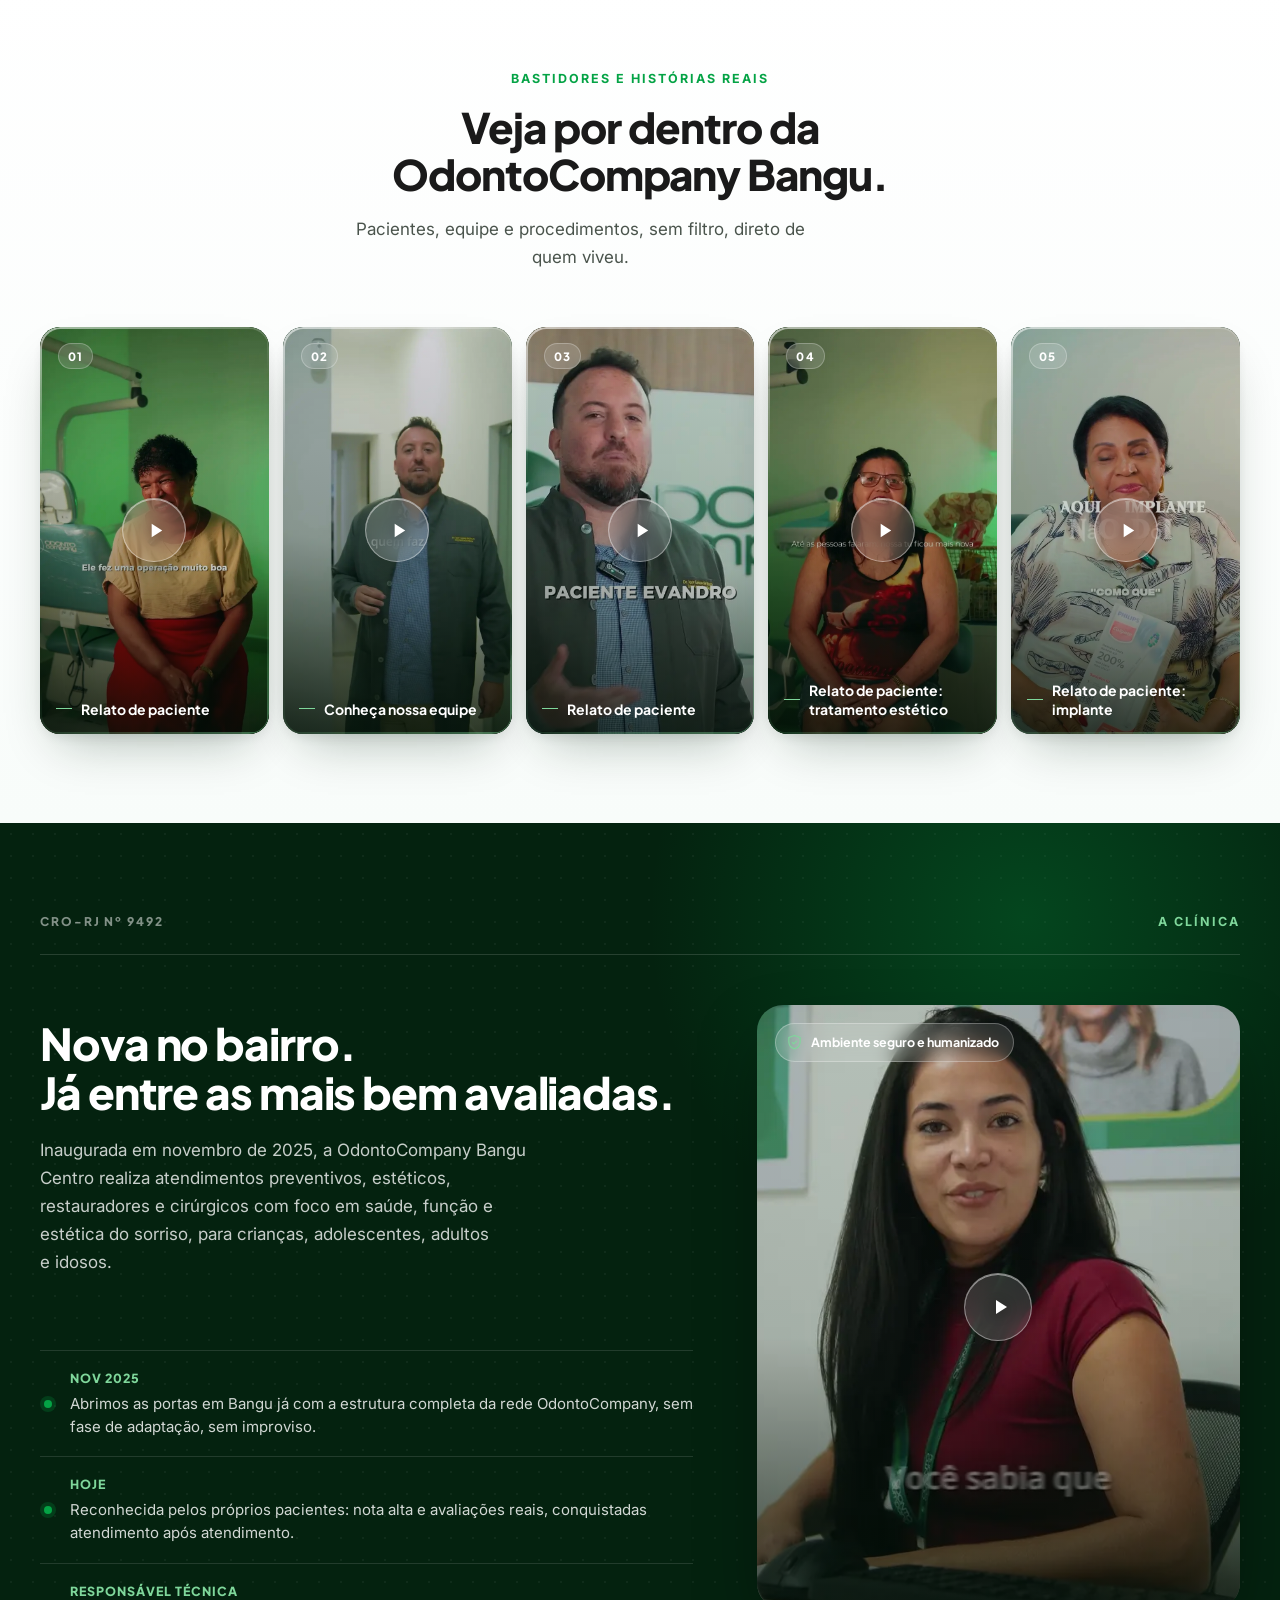
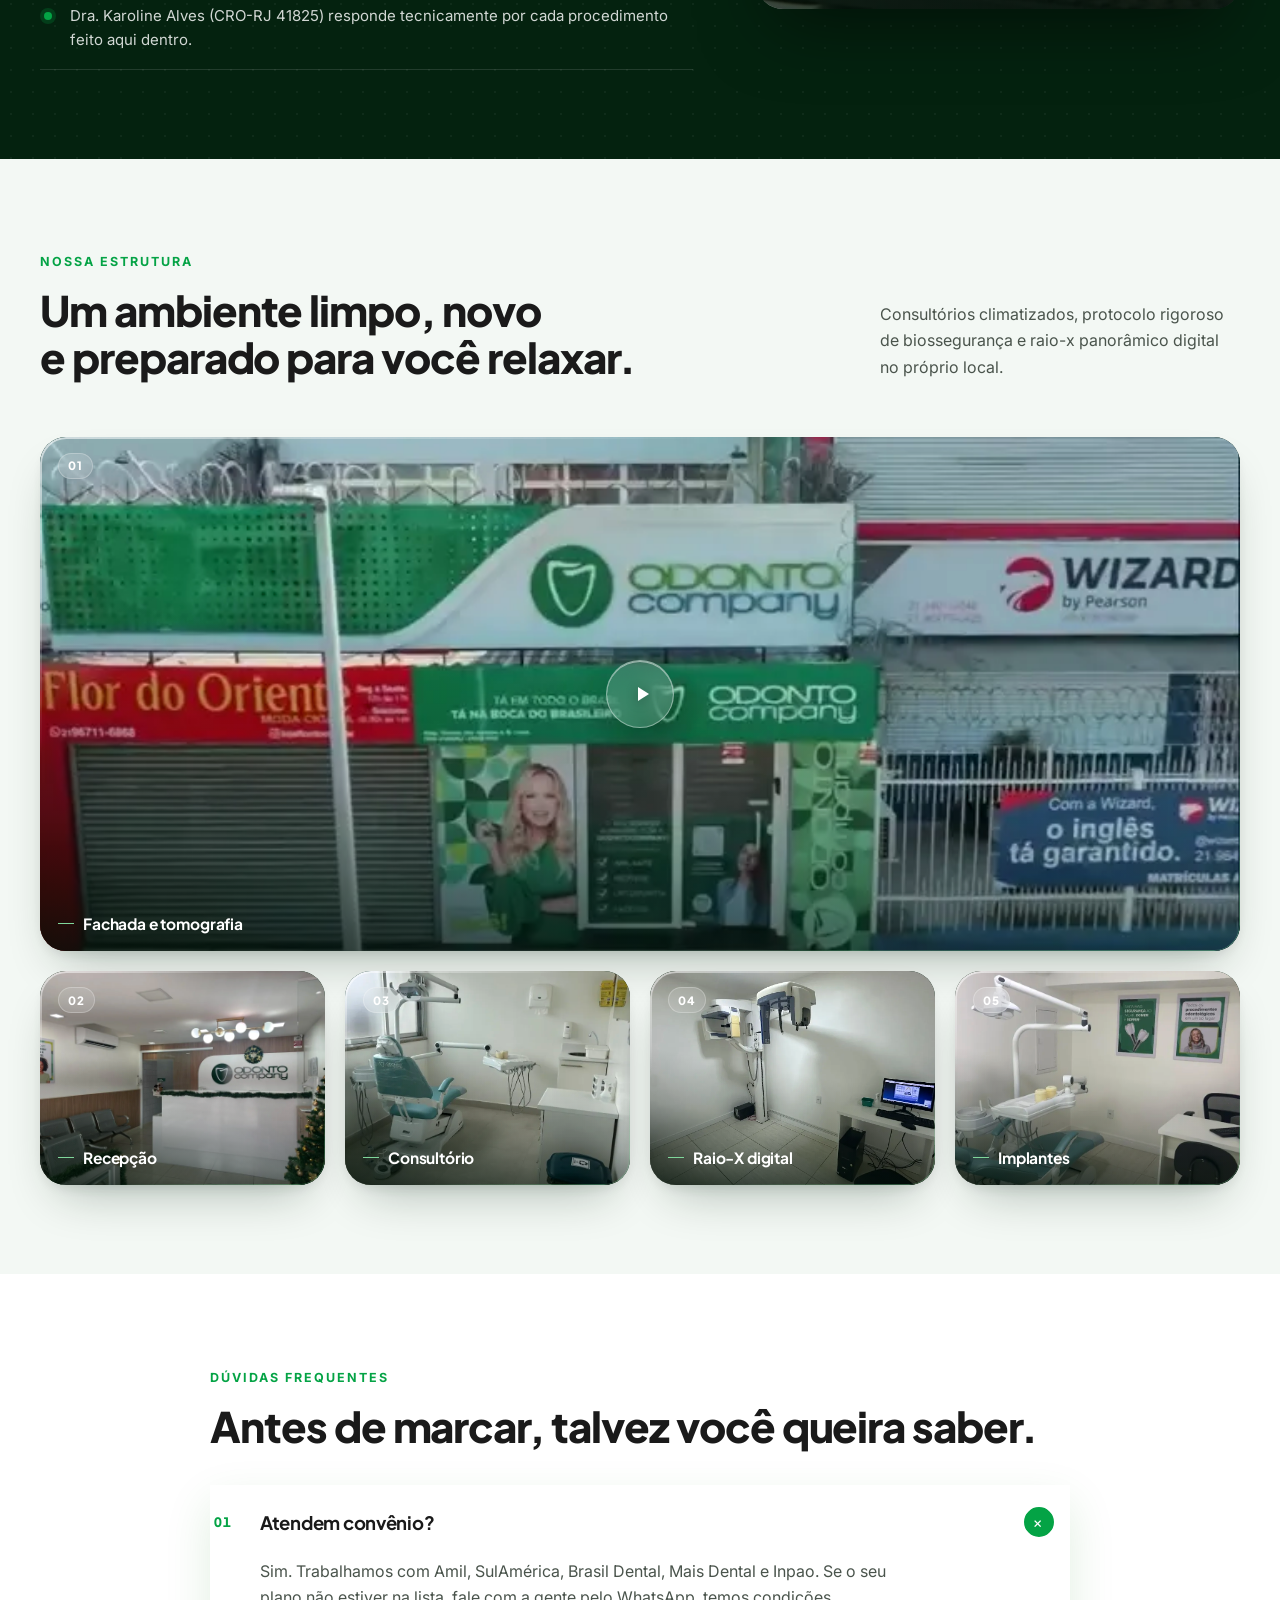
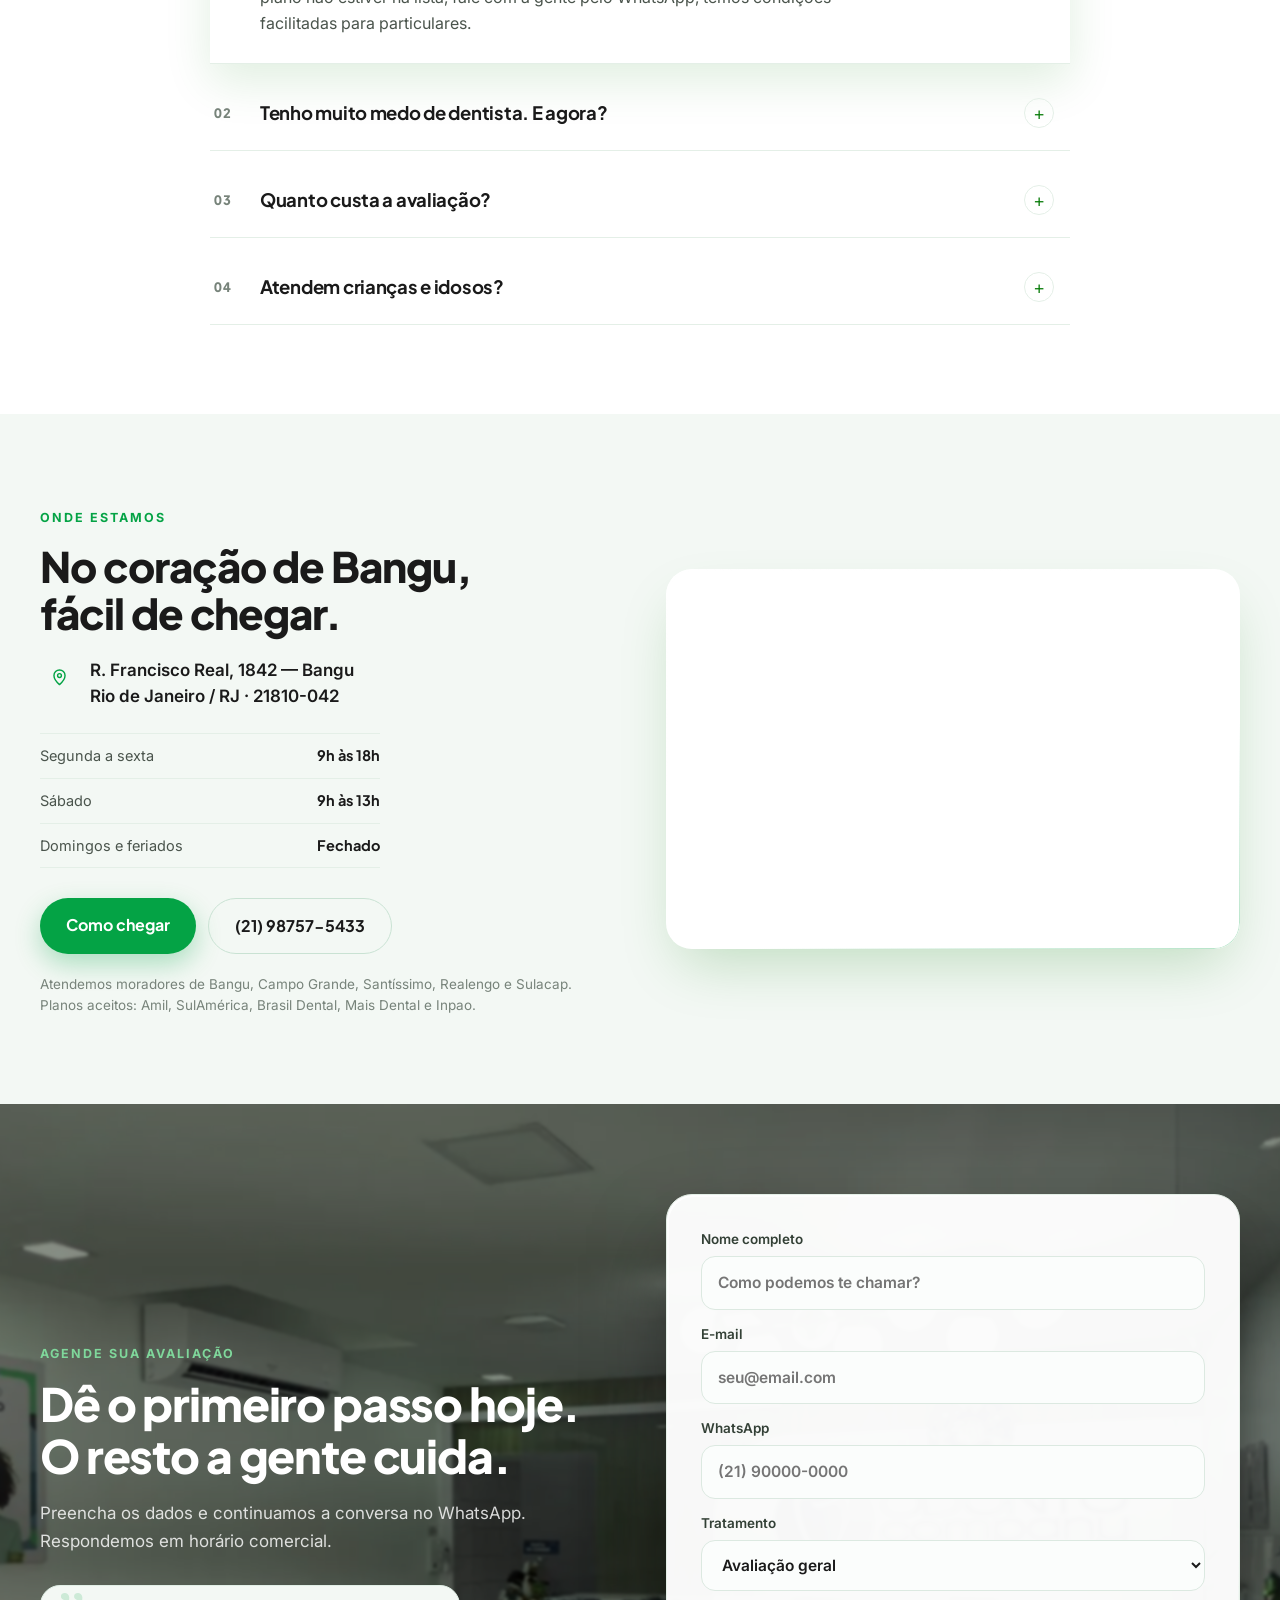
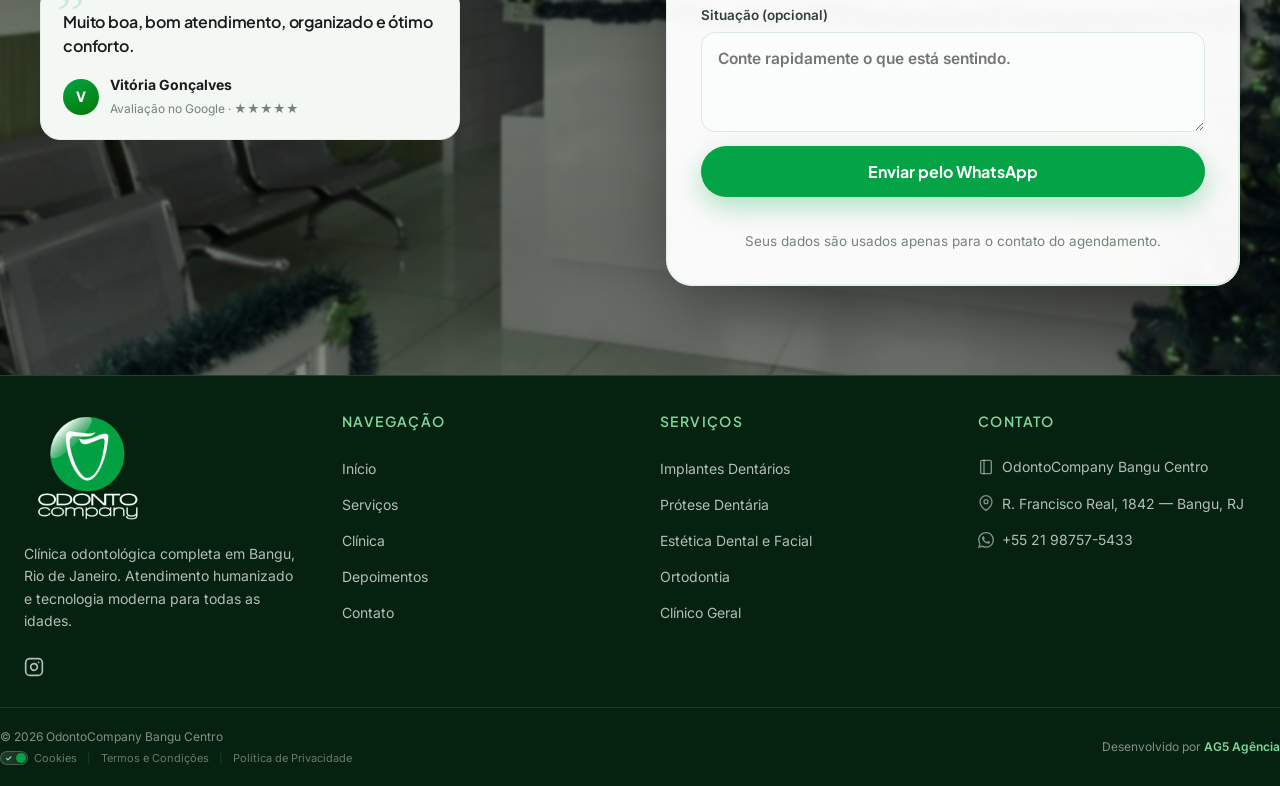
==== commit 951e8f60: "feat: ajustes de conteúdo + fotos de bastidor - index.html, script.js, style.css, cookie-banner: atu" ====
--- a/index.html
+++ b/index.html
@@ -85,38 +85,41 @@
 
 <main id="inicio">
 
-  <section class="hero container">
-    <!-- PageSpeed fix: data-reveal removido do hero-copy — o elemento LCP (h1/eyebrow) não pode
-         ficar em opacity:0 aguardando o JS, senão o Lighthouse mede o LCP com o delay da animação -->
+  <section class="hero hero-with-bg container">
     <div class="hero-copy">
       <span class="eyebrow">Rede OdontoCompany · presente em todo o Brasil</span>
       <h1>Clínica Odontológica em <span class="accent">Bangu, RJ</span>, seu sorriso cuidado de perto</h1>
       <p class="lead">Clínica odontológica completa: implantes, prótese, estética dental e facial, ortodontia e mais, com planejamento digital, tecnologia moderna e um atendimento que entende quem tem medo de dentista.</p>
       <div class="btn-row">
-        <a class="btn btn-primary" href="https://wa.me/5521987575433?text=Ol%C3%A1%2C%20vim%20atrav%C3%A9s%20do%20site%20e%20gostaria%20de%20agendar%20minha%20avalia%C3%A7%C3%A3o." target="_blank" rel="noopener noreferrer" aria-label="Agendar avaliação pelo WhatsApp – seção inicial">Agendar minha avaliação</a>
+        <a class="btn btn-primary btn-hero-cta" href="https://wa.me/5521987575433?text=Ol%C3%A1%2C%20vim%20atrav%C3%A9s%20do%20site%20e%20gostaria%20de%20agendar%20minha%20avalia%C3%A7%C3%A3o." target="_blank" rel="noopener noreferrer" aria-label="Agendar avaliação pelo WhatsApp – seção inicial">
+          <span>Agendar minha avaliação</span>
+          <svg class="btn-hero-ico" viewBox="0 0 24 24" fill="currentColor" width="20" height="20">
+            <path d="M17.472 14.382c-.297-.149-1.758-.867-2.03-.967-.273-.099-.471-.148-.67.15-.197.297-.767.966-.94 1.164-.173.199-.347.223-.644.075-.297-.15-1.255-.463-2.39-1.475-.883-.788-1.48-1.761-1.653-2.059-.173-.297-.018-.458.13-.606.134-.133.298-.347.446-.52.149-.174.198-.298.298-.497.099-.198.05-.371-.025-.52-.075-.149-.669-1.612-.916-2.207-.242-.579-.487-.5-.669-.51-.173-.008-.371-.01-.57-.01-.198 0-.52.074-.792.372-.272.297-1.04 1.016-1.04 2.479 0 1.462 1.065 2.875 1.213 3.074.149.198 2.096 3.2 5.077 4.487.709.306 1.262.489 1.694.625.712.227 1.36.195 1.871.118.571-.085 1.758-.719 2.006-1.413.248-.694.248-1.289.173-1.413-.074-.124-.272-.198-.57-.347m-5.421 7.403h-.004a9.87 9.87 0 01-5.031-1.378l-.361-.214-3.741.982.998-3.648-.235-.374a9.86 9.86 0 01-1.51-5.26c.001-5.45 4.436-9.884 9.888-9.884 2.64 0 5.122 1.03 6.988 2.898a9.825 9.825 0 012.893 6.994c-.003 5.45-4.437 9.884-9.885 9.884m8.413-18.297A11.815 11.815 0 0012.05 0C5.495 0 .16 5.335.157 11.892c0 2.096.547 4.142 1.588 5.945L.057 24l6.305-1.654a11.882 11.882 0 005.683 1.448h.005c6.554 0 11.89-5.335 11.893-11.893a11.821 11.821 0 00-3.48-8.413z"/>
+          </svg>
+        </a>
         <a class="btn btn-ghost" href="#servicos">Ver especialidades</a>
       </div>
-    </div>
-
-    <div class="hero-media" data-reveal="right">
-      <div class="hero-video">
-        <video class="hero-vid" autoplay muted loop playsinline>
-          <source src="https://assets.cdn.filesafe.space/7hzaWcGgawCV1WudlwA7/media/6a7b1aca3a19f3b9e09fa7ad.mp4" type="video/mp4" />
-        </video>
-        <div class="video-bar">
-          <div class="video-progress" role="slider" aria-label="Progresso do vídeo" aria-valuemin="0" aria-valuemax="100" aria-valuenow="0" tabindex="0">
-            <span class="video-progress-fill"></span>
-          </div>
-          <div class="video-bar-row">
-            <span class="video-time">0:00 / 0:00</span>
-            <div class="video-minictrls">
-              <button class="video-mute" type="button" aria-label="Ativar som"><span aria-hidden="true"><svg viewBox="0 0 24 24" fill="none" stroke="currentColor" stroke-width="2" stroke-linecap="round" stroke-linejoin="round"><path d="M11 5 6 9H3v6h3l5 4V5Z"/><path d="m16 9 5 6M21 9l-5 6"/></svg></span></button>
-              <button class="video-expand" type="button" aria-label="Ver em tela cheia"><span aria-hidden="true"><svg viewBox="0 0 24 24" fill="none" stroke="currentColor" stroke-width="2" stroke-linecap="round" stroke-linejoin="round"><path d="M8 3H5a2 2 0 0 0-2 2v3M16 3h3a2 2 0 0 1 2 2v3M21 16v3a2 2 0 0 1-2 2h-3M8 21H5a2 2 0 0 1-2-2v-3"/></svg></span></button>
+
+      <!-- Vídeo na Hero posicionado após os botões -->
+      <div class="hero-media-inline" data-reveal="up">
+        <div class="hero-video">
+          <video class="hero-vid" autoplay muted loop playsinline poster="assets/consultorio-odontologico-cadeira-bangu.webp">
+            <source src="https://assets.cdn.filesafe.space/7hzaWcGgawCV1WudlwA7/media/6a7b1aca3a19f3b9e09fa7ad.mp4" type="video/mp4" />
+          </video>
+          <div class="video-bar">
+            <div class="video-progress" role="slider" aria-label="Progresso do vídeo" aria-valuemin="0" aria-valuemax="100" aria-valuenow="0" tabindex="0">
+              <span class="video-progress-fill"></span>
             </div>
-          </div>
-        </div>
-        <img class="hero-img" src="assets/recepcao-odontocompany-bangu-decorada.webp" alt="Recepção da clínica OdontoCompany Bangu Centro" loading="eager" fetchpriority="high" width="1280" height="960" />
-        <span class="video-mask"></span>
+            <div class="video-bar-row">
+              <span class="video-time">0:00 / 0:00</span>
+              <div class="video-minictrls">
+                <button class="video-mute" type="button" aria-label="Ativar som"><span aria-hidden="true"><svg viewBox="0 0 24 24" fill="none" stroke="currentColor" stroke-width="2" stroke-linecap="round" stroke-linejoin="round"><path d="M11 5 6 9H3v6h3l5 4V5Z"/><path d="m16 9 5 6M21 9l-5 6"/></svg></span></button>
+                <button class="video-expand" type="button" aria-label="Ver em tela cheia"><span aria-hidden="true"><svg viewBox="0 0 24 24" fill="none" stroke="currentColor" stroke-width="2" stroke-linecap="round" stroke-linejoin="round"><path d="M8 3H5a2 2 0 0 0-2 2v3M16 3h3a2 2 0 0 1 2 2v3M21 16v3a2 2 0 0 1-2 2h-3M8 21H5a2 2 0 0 1-2-2v-3"/></svg></span></button>
+              </div>
+            </div>
+          </div>
+          <span class="video-mask"></span>
+        </div>
       </div>
     </div>
   </section>
@@ -127,8 +130,8 @@
     <div class="container">
       <div class="section-head center" data-reveal="up">
         <span class="eyebrow">Por que adiar dói mais</span>
-        <h2>Entendemos suas dúvidas antes de qualquer procedimento.</h2>
-        <p class="lead">A maior parte das pessoas que chega até nós já convive há anos com um dente que incomoda. Aqui, a primeira conversa é sobre você, não sobre o procedimento.</p>
+        <h2>Recupere o prazer de sorrir e mastigar sem medo.</h2>
+        <p class="lead">A maior parte dos nossos pacientes convivia há anos com dor ou vergonha do sorriso antes de nos procurar. Na OdontoCompany Bangu, você encontra acolhimento, clareza e transparência desde o primeiro minuto.</p>
       </div>
 
       <div class="compare-grid">
@@ -137,11 +140,11 @@
             <img src="assets/problema-momento-cotidiano-cobrindo-boca.webp" alt="Pessoa cobrindo a boca ao rir em um momento cotidiano por vergonha do sorriso" loading="lazy" width="1024" height="1024" />
           </div>
           <span class="compare-tag compare-tag-problema">O problema</span>
-          <h3>A incerteza que trava você</h3>
+          <h3>A incerteza que trava o seu sorriso</h3>
           <ul>
             <li><span class="compare-ico" aria-hidden="true">✕</span>Não saber o que é urgente e o que pode esperar</li>
-            <li><span class="compare-ico" aria-hidden="true">✕</span>Medo de um orçamento fora da realidade</li>
-            <li><span class="compare-ico" aria-hidden="true">✕</span>Vergonha do sorriso que faz adiar a consulta</li>
+            <li><span class="compare-ico" aria-hidden="true">✕</span>Medo de sentir dor ou de um orçamento inacessível</li>
+            <li><span class="compare-ico" aria-hidden="true">✕</span>Vergonha e receio de ser julgado ao ir ao dentista</li>
           </ul>
         </div>
 
@@ -152,17 +155,22 @@
             <img src="assets/solucao-momento-cotidiano-sorriso-aberto.webp" alt="Pessoa rindo abertamente e com confiança em um momento cotidiano descontraído" loading="lazy" width="1024" height="1024" />
           </div>
           <span class="compare-tag compare-tag-solucao">A solução</span>
-          <h3>A clareza que te move</h3>
+          <h3>A tranquilidade de ser bem cuidado</h3>
           <ul>
-            <li><span class="compare-ico" aria-hidden="true">✓</span>Avaliação sem pressa e sem julgamento</li>
-            <li><span class="compare-ico" aria-hidden="true">✓</span>Planejamento digital: você vê o resultado antes</li>
-            <li><span class="compare-ico" aria-hidden="true">✓</span>Raio-x, cirurgia, prótese e manutenção no mesmo lugar</li>
+            <li><span class="compare-ico" aria-hidden="true">✓</span>Avaliação humanizada, sem pressa e sem julgamentos</li>
+            <li><span class="compare-ico" aria-hidden="true">✓</span>Planejamento digital: você vê o resultado com clareza</li>
+            <li><span class="compare-ico" aria-hidden="true">✓</span>Raio-X panorâmico, cirurgia, próteses e implantes no mesmo local</li>
           </ul>
         </div>
       </div>
 
       <div class="compare-foot" data-reveal="up">
-        <a class="btn btn-primary" href="https://wa.me/5521987575433?text=Ol%C3%A1%2C%20vim%20atrav%C3%A9s%20do%20site%20e%20gostaria%20de%20agendar%20minha%20avalia%C3%A7%C3%A3o." target="_blank" rel="noopener noreferrer" aria-label="Agendar avaliação pelo WhatsApp – seção comparação">Agendar minha avaliação</a>
+        <a class="btn btn-primary btn-hero-cta" href="https://wa.me/5521987575433?text=Ol%C3%A1%2C%20vim%20atrav%C3%A9s%20do%20site%20e%20gostaria%20de%20agendar%20minha%20avalia%C3%A7%C3%A3o." target="_blank" rel="noopener noreferrer" aria-label="Agendar avaliação pelo WhatsApp – seção comparação">
+          <span>Agendar minha avaliação</span>
+          <svg class="btn-hero-ico" viewBox="0 0 24 24" fill="currentColor" width="20" height="20">
+            <path d="M17.472 14.382c-.297-.149-1.758-.867-2.03-.967-.273-.099-.471-.148-.67.15-.197.297-.767.966-.94 1.164-.173.199-.347.223-.644.075-.297-.15-1.255-.463-2.39-1.475-.883-.788-1.48-1.761-1.653-2.059-.173-.297-.018-.458.13-.606.134-.133.298-.347.446-.52.149-.174.198-.298.298-.497.099-.198.05-.371-.025-.52-.075-.149-.669-1.612-.916-2.207-.242-.579-.487-.5-.669-.51-.173-.008-.371-.01-.57-.01-.198 0-.52.074-.792.372-.272.297-1.04 1.016-1.04 2.479 0 1.462 1.065 2.875 1.213 3.074.149.198 2.096 3.2 5.077 4.487.709.306 1.262.489 1.694.625.712.227 1.36.195 1.871.118.571-.085 1.758-.719 2.006-1.413.248-.694.248-1.289.173-1.413-.074-.124-.272-.198-.57-.347m-5.421 7.403h-.004a9.87 9.87 0 01-5.031-1.378l-.361-.214-3.741.982.998-3.648-.235-.374a9.86 9.86 0 01-1.51-5.26c.001-5.45 4.436-9.884 9.888-9.884 2.64 0 5.122 1.03 6.988 2.898a9.825 9.825 0 012.893 6.994c-.003 5.45-4.437 9.884-9.885 9.884m8.413-18.297A11.815 11.815 0 0012.05 0C5.495 0 .16 5.335.157 11.892c0 2.096.547 4.142 1.588 5.945L.057 24l6.305-1.654a11.882 11.882 0 005.683 1.448h.005c6.554 0 11.89-5.335 11.893-11.893a11.821 11.821 0 00-3.48-8.413z"/>
+          </svg>
+        </a>
       </div>
     </div>
   </section>
@@ -187,7 +195,19 @@
   <section id="depoimentos" class="section section-dark depo-section">
     <div class="container narrow">
       <div class="head-row" data-reveal="up">
-        <h2 class="on-dark">Quem já sentou na cadeira conta melhor.</h2>
+        <div>
+          <h2 class="on-dark">Quem já sentou na cadeira conta melhor.</h2>
+          <!-- Selo Minimalista Google (Estilo Lumina) -->
+          <div class="google-badge-lumina">
+            <svg class="google-ico" viewBox="0 0 24 24" width="14" height="14">
+              <path fill="#4285F4" d="M22.56 12.25c0-.78-.07-1.53-.2-2.25H12v4.26h5.92c-.26 1.37-1.04 2.53-2.21 3.31v2.77h3.57c2.08-1.92 3.28-4.74 3.28-8.09z"/>
+              <path fill="#34A853" d="M12 23c2.97 0 5.46-.98 7.28-2.66l-3.57-2.77c-.98.66-2.23 1.06-3.71 1.06-2.86 0-5.29-1.93-6.16-4.53H2.18v2.84C3.99 20.53 7.7 23 12 23z"/>
+              <path fill="#FBBC05" d="M5.84 14.09c-.22-.66-.35-1.36-.35-2.09s.13-1.43.35-2.09V7.06H2.18C1.43 8.55 1 10.22 1 12s.43 3.45 1.18 4.94l2.85-2.22.81-.63z"/>
+              <path fill="#EA4335" d="M12 5.38c1.62 0 3.06.56 4.21 1.64l3.15-3.15C17.45 2.09 14.97 1 12 1 7.7 1 3.99 3.47 2.18 7.06l3.66 2.84c.87-2.6 3.3-4.52 6.16-4.52z"/>
+            </svg>
+            <span class="gb-text">Google</span>
+          </div>
+        </div>
       </div>
       <div class="depo-slider-wrap">
         <span class="depo-quote-mark" aria-hidden="true">”</span>
@@ -529,36 +549,72 @@
         <span>Bangu Centro</span>
       </span>
     </a>
-    <button class="drawer-close" type="button" aria-label="Fechar menu" aria-controls="drawer">✕</button>
+    <button class="drawer-close" type="button" aria-label="Fechar menu" aria-controls="drawer">
+      <svg width="20" height="20" viewBox="0 0 24 24" fill="none" stroke="currentColor" stroke-width="2.2" stroke-linecap="round" stroke-linejoin="round"><path d="M18 6 6 18M6 6l12 12"/></svg>
+    </button>
   </div>
-  <nav class="drawer-nav" aria-label="Navegação mobile">
-    <a href="#inicio" data-drawer-close>Início</a>
-    <a href="#servicos" data-drawer-close>Serviços</a>
-    <a href="#sobre" data-drawer-close>Clínica</a>
-    <a href="#depoimentos" data-drawer-close>Depoimentos</a>
-    <a href="#contato" data-drawer-close>Contato</a>
-    <a class="btn btn-primary btn-sm" href="https://wa.me/5521987575433?text=Ol%C3%A1%2C%20vim%20atrav%C3%A9s%20do%20site%20e%20gostaria%20de%20agendar%20uma%20avalia%C3%A7%C3%A3o." target="_blank" rel="noopener noreferrer" aria-label="Agendar avaliação pelo WhatsApp – menu mobile" data-drawer-close>Agendar avaliação</a>
-  </nav>
+
+  <div class="drawer-body">
+    <nav class="drawer-nav" aria-label="Navegação mobile">
+      <a href="#inicio" data-drawer-close class="drawer-link">
+        <span class="drawer-num">01</span>
+        <span class="drawer-label">Início</span>
+        <span class="drawer-arrow">→</span>
+      </a>
+      <a href="#servicos" data-drawer-close class="drawer-link">
+        <span class="drawer-num">02</span>
+        <span class="drawer-label">Serviços & Especialidades</span>
+        <span class="drawer-arrow">→</span>
+      </a>
+      <a href="#sobre" data-drawer-close class="drawer-link">
+        <span class="drawer-num">03</span>
+        <span class="drawer-label">Nossa Clínica em Bangu</span>
+        <span class="drawer-arrow">→</span>
+      </a>
+      <a href="#depoimentos" data-drawer-close class="drawer-link">
+        <span class="drawer-num">04</span>
+        <span class="drawer-label">Depoimentos & Avaliações</span>
+        <span class="drawer-arrow">→</span>
+      </a>
+      <a href="#contato" data-drawer-close class="drawer-link">
+        <span class="drawer-num">05</span>
+        <span class="drawer-label">Localização & Contato</span>
+        <span class="drawer-arrow">→</span>
+      </a>
+    </nav>
+
+    <div class="drawer-cta-wrap">
+      <a class="btn btn-primary btn-block drawer-cta" href="https://wa.me/5521987575433?text=Ol%C3%A1%2C%20vim%20atrav%C3%A9s%20do%20site%20e%20gostaria%20de%20agendar%20uma%20avalia%C3%A7%C3%A3o." target="_blank" rel="noopener noreferrer" aria-label="Agendar avaliação pelo WhatsApp – menu mobile" data-drawer-close>
+        <span>Agendar Avaliação</span>
+        <svg width="18" height="18" viewBox="0 0 24 24" fill="currentColor"><path d="M17.472 14.382c-.297-.149-1.758-.867-2.03-.967-.273-.099-.471-.148-.67.15-.197.297-.767.966-.94 1.164-.173.199-.347.223-.644.075-.297-.15-1.255-.463-2.39-1.475-.883-.788-1.48-1.761-1.653-2.059-.173-.297-.018-.458.13-.606.134-.133.298-.347.446-.52.149-.174.198-.298.298-.497.099-.198.05-.371-.025-.52-.075-.149-.669-1.612-.916-2.207-.242-.579-.487-.5-.669-.51-.173-.008-.371-.01-.57-.01-.198 0-.52.074-.792.372-.272.297-1.04 1.016-1.04 2.479 0 1.462 1.065 2.875 1.213 3.074.149.198 2.096 3.2 5.077 4.487.709.306 1.262.489 1.694.625.712.227 1.36.195 1.871.118.571-.085 1.758-.719 2.006-1.413.248-.694.248-1.289.173-1.413-.074-.124-.272-.198-.57-.347m-5.421 7.403h-.004a9.87 9.87 0 01-5.031-1.378l-.361-.214-3.741.982.998-3.648-.235-.374a9.86 9.86 0 01-1.51-5.26c.001-5.45 4.436-9.884 9.888-9.884 2.64 0 5.122 1.03 6.988 2.898a9.825 9.825 0 012.893 6.994c-.003 5.45-4.437 9.884-9.885 9.884m8.413-18.297A11.815 11.815 0 0012.05 0C5.495 0 .16 5.335.157 11.892c0 2.096.547 4.142 1.588 5.945L.057 24l6.305-1.654a11.882 11.882 0 005.683 1.448h.005c6.554 0 11.89-5.335 11.893-11.893a11.821 11.821 0 00-3.48-8.413z"/></svg>
+      </a>
+    </div>
+
+    <div class="drawer-footer-info">
+      <div class="drawer-badge">CRO-RJ 41825 · CRO Clínica 9492</div>
+      <p class="drawer-address">Rua Silva Cardoso, Bangu · Rio de Janeiro/RJ</p>
+    </div>
+  </div>
 </aside>
 
 <script src="script.js" defer></script>
 
-<!-- ========== COOKIE BANNER (LGPD) — Padrão AG5 ========== -->
+<!-- ========== COOKIE BANNER (LGPD) — Padrão AG5 v3.0.0 ========== -->
+<!-- Estrutura final validada — NÃO adicionar <h2>/título no banner,
+     ele herda font-size de heading do navegador e fica desproporcional. Manter só o <p>. -->
 <div id="ck-banner" class="ck-banner" role="dialog" aria-modal="true" aria-label="Aviso de cookies" aria-live="polite" aria-hidden="true">
   <div class="ck-banner__inner">
     <div class="ck-banner__content">
-      <h2 class="ck-banner__title">Valorizamos sua privacidade</h2>
       <p class="ck-banner__text">
-        Utilizamos cookies para aprimorar sua experiência de navegação, exibir conteúdo
-        personalizado e analisar nosso tráfego. Ao clicar em <strong>"Aceitar todos"</strong>,
-        você concorda com nosso uso de cookies conforme nossa
+        Usamos cookies para melhorar sua experiência neste site e analisar o tráfego de forma anônima.
+        Ao continuar, você concorda com a nossa
         <a href="politica-de-privacidade.html" class="ck-banner__link">Política de Privacidade</a>.
       </p>
     </div>
     <div class="ck-banner__actions">
-      <button id="ck-customize" class="ck-btn ck-btn--ghost">Personalizar</button>
-      <button id="ck-reject" class="ck-btn ck-btn--outline">Rejeitar</button>
-      <button id="ck-accept-all" class="ck-btn ck-btn--primary">Aceitar todos</button>
+      <button id="ck-customize" class="ck-btn ck-btn--ghost">Preferências</button>
+      <button id="ck-reject" class="ck-btn ck-btn--outline">Recusar</button>
+      <button id="ck-accept-all" class="ck-btn ck-btn--primary">Aceitar Todos</button>
     </div>
   </div>
 </div>
@@ -658,9 +714,8 @@
     </div>
 
     <div class="ck-modal__footer">
-      <button id="ck-modal-reject" class="ck-btn ck-btn--outline">Rejeitar</button>
       <button id="ck-modal-save" class="ck-btn ck-btn--ghost">Salvar Preferências</button>
-      <button id="ck-modal-accept-all" class="ck-btn ck-btn--primary">Aceitar todos</button>
+      <button id="ck-modal-accept-all" class="ck-btn ck-btn--primary">Aceitar Todos</button>
     </div>
 
   </div>
--- a/style.css
+++ b/style.css
@@ -83,42 +83,367 @@
 .nav-toggle:active{transform:scale(.94)}
 .nav-toggle svg{width:20px;height:20px}
 
-/* Drawer mobile */
-.drawer-overlay{position:fixed;inset:0;z-index:9998;background:rgba(4,34,15,.55);opacity:0;visibility:hidden;transition:opacity .35s var(--ease-out),visibility .35s var(--ease-out);backdrop-filter:blur(2px)}
-.drawer-overlay.is-open{opacity:1;visibility:visible}
-.drawer{position:fixed;top:0;right:0;bottom:0;width:min(320px,85vw);max-width:380px;z-index:9999;background:#fff;transform:translateX(100%);transition:transform .35s var(--ease-out);display:flex;flex-direction:column;box-shadow:-10px 0 40px rgba(4,34,15,.16)}
-.drawer.is-open{transform:translateX(0)}
-.drawer-header{display:flex;align-items:center;justify-content:space-between;gap:16px;padding:18px 22px;border-bottom:1px solid var(--borda)}
-.drawer-header .brand-mark{width:40px;height:40px}
-.drawer-header .brand-text strong{font-size:16px}
-.drawer-header .brand-text span{font-size:11px}
-.drawer-close{background:var(--verde-bg-suave);border:1px solid var(--borda);border-radius:12px;width:40px;height:40px;font-size:20px;cursor:pointer;color:var(--grafite-texto);display:grid;place-items:center;transition:background .2s ease,border-color .2s ease,color .2s ease}
-.drawer-close:hover{background:var(--verde-primario);border-color:var(--verde-primario);color:#fff}
-.drawer-nav{flex:1;overflow-y:auto;padding:18px 22px 28px;display:flex;flex-direction:column;gap:6px}
-.drawer-nav a{font-family:var(--font-titulo);font-size:18px;font-weight:700;color:var(--grafite-texto);padding:14px 0;border-bottom:1px solid var(--borda);opacity:.92;transition:opacity .2s ease,color .2s ease,transform .2s ease}
-.drawer-nav a:hover{color:var(--verde-primario);opacity:1;transform:translateX(4px)}
-.drawer-nav a.btn{margin-top:10px;text-align:center;border-bottom:0;transform:none;opacity:1}
-.drawer-nav a.btn:hover{transform:none}
-body.is-drawer-open{overflow:hidden}
-
-/* Hero */
-.hero{display:grid;grid-template-columns:1fr;gap:clamp(24px,3.2vw,40px);align-items:center;padding-block:clamp(22px,4vh,48px) clamp(32px,5vh,64px);position:relative}
-.hero h1{font-size:clamp(34px,5vw,58px);line-height:1.03;font-weight:800;letter-spacing:-.035em;margin-top:16px;text-wrap:balance}
-.hero .lead{font-size:clamp(15px,1.5vw,17.5px);max-width:480px;margin-top:18px}
-.hero-media{position:relative}
-.hero-video{position:relative;border-radius:28px;overflow:hidden;background:var(--verde-escuro);aspect-ratio:3/4;max-height:min(560px,68vh);box-shadow:0 30px 70px rgba(3,121,4,.28),0 8px 24px rgba(4,34,15,.14);margin-inline:auto;width:100%;isolation:isolate}
-.hero-video::before{content:'';position:absolute;inset:0;border-radius:inherit;padding:1.5px;background:linear-gradient(160deg,rgba(255,255,255,.5),rgba(255,255,255,0) 30%,rgba(255,255,255,0) 70%,rgba(127,215,155,.4));-webkit-mask:linear-gradient(#fff 0 0) content-box,linear-gradient(#fff 0 0);-webkit-mask-composite:xor;mask-composite:exclude;z-index:2;pointer-events:none}
-.hero-video img,.hero-video video{width:100%;height:100%;object-fit:cover;display:block;filter:saturate(1.08) contrast(1.05) brightness(.97)}
-.hero-img{display:none}
-.video-mask{position:absolute;inset:0;background:linear-gradient(180deg,rgba(3,60,20,.02) 0%,rgba(3,60,20,.08) 55%,rgba(2,40,14,.22) 100%);pointer-events:none}
-.hero-vid-ctrls{position:absolute;bottom:16px;right:16px;z-index:5;display:flex;align-items:center;gap:8px}
-.hero-vid-mute,.hero-vid-expand{width:38px;height:38px;border-radius:50%;background:rgba(4,34,15,.65);border:1px solid rgba(255,255,255,.25);color:#fff;backdrop-filter:blur(8px);-webkit-backdrop-filter:blur(8px);display:flex;align-items:center;justify-content:center;cursor:pointer;transition:all .25s ease;padding:0}
-.hero-vid-mute:hover,.hero-vid-expand:hover{background:rgba(4,163,69,.85);border-color:#7FD79B;transform:scale(1.08)}
-.hero-vid-mute svg,.hero-vid-expand svg{width:18px;height:18px;display:block}
-.hero-vid-mute .ico-som{display:none}
-.hero-vid-mute.is-unmuted .ico-mudo{display:none}
-.hero-vid-mute.is-unmuted .ico-som{display:block}
-.hero .eyebrow{display:block}
+/* Drawer Mobile Ultra Premium */
+.drawer-overlay {
+  position: fixed;
+  inset: 0;
+  z-index: 9998;
+  background: rgba(2, 20, 8, 0.65);
+  opacity: 0;
+  visibility: hidden;
+  transition: opacity .35s var(--ease-out), visibility .35s var(--ease-out);
+  backdrop-filter: blur(4px);
+  -webkit-backdrop-filter: blur(4px);
+}
+.drawer-overlay.is-open {
+  opacity: 1;
+  visibility: visible;
+}
+.drawer {
+  position: fixed;
+  top: 0;
+  right: 0;
+  bottom: 0;
+  width: min(340px, 88vw);
+  max-width: 400px;
+  z-index: 9999;
+  background: linear-gradient(165deg, rgba(255, 255, 255, 0.98) 0%, rgba(246, 251, 247, 0.96) 100%);
+  backdrop-filter: blur(20px);
+  -webkit-backdrop-filter: blur(20px);
+  border-left: 1px solid rgba(4, 163, 69, 0.15);
+  transform: translateX(100%);
+  transition: transform .38s cubic-bezier(0.16, 1, 0.3, 1);
+  display: flex;
+  flex-direction: column;
+  box-shadow: -15px 0 50px rgba(4, 34, 15, 0.22);
+}
+.drawer.is-open {
+  transform: translateX(0);
+}
+.drawer-header {
+  display: flex;
+  align-items: center;
+  justify-content: space-between;
+  gap: 16px;
+  padding: 20px 22px;
+  border-bottom: 1px solid rgba(4, 163, 69, 0.12);
+  background: rgba(255, 255, 255, 0.6);
+}
+.drawer-header .brand-mark {
+  width: 42px;
+  height: 42px;
+}
+.drawer-header .brand-text strong {
+  font-size: 16.5px;
+}
+.drawer-header .brand-text span {
+  font-size: 11px;
+}
+.drawer-close {
+  background: rgba(4, 163, 69, 0.08);
+  border: 1px solid rgba(4, 163, 69, 0.18);
+  border-radius: 12px;
+  width: 40px;
+  height: 40px;
+  cursor: pointer;
+  color: var(--grafite-texto);
+  display: grid;
+  place-items: center;
+  transition: all .25s ease;
+}
+.drawer-close:hover {
+  background: var(--verde-primario);
+  border-color: var(--verde-primario);
+  color: #fff;
+  transform: rotate(90deg);
+}
+
+.drawer-body {
+  flex: 1;
+  display: flex;
+  flex-direction: column;
+  justify-content: space-between;
+  overflow-y: auto;
+  padding: 20px 20px 28px;
+}
+
+.drawer-nav {
+  display: flex;
+  flex-direction: column;
+  gap: 8px;
+}
+
+.drawer-link {
+  display: flex;
+  align-items: center;
+  justify-content: space-between;
+  padding: 14px 16px;
+  border-radius: 16px;
+  background: rgba(255, 255, 255, 0.7);
+  border: 1px solid rgba(4, 163, 69, 0.08);
+  color: var(--grafite-texto);
+  font-family: var(--font-titulo);
+  text-decoration: none;
+  transition: all .25s ease;
+}
+
+.drawer-num {
+  font-size: 11px;
+  font-weight: 800;
+  letter-spacing: .1em;
+  color: var(--verde-primario);
+  opacity: 0.85;
+}
+
+.drawer-label {
+  flex: 1;
+  margin-left: 12px;
+  font-size: 14.5px;
+  font-weight: 700;
+}
+
+.drawer-arrow {
+  font-size: 15px;
+  color: var(--verde-primario);
+  opacity: 0.5;
+  transition: transform .25s ease, opacity .25s ease;
+}
+
+.drawer-link:hover, .drawer-link:active {
+  background: rgba(4, 163, 69, 0.12);
+  border-color: rgba(4, 163, 69, 0.25);
+  color: var(--verde-escuro);
+  transform: translateX(4px);
+}
+
+.drawer-link:hover .drawer-arrow {
+  opacity: 1;
+  transform: translateX(4px);
+}
+
+.drawer-cta-wrap {
+  margin-top: 20px;
+}
+
+.drawer-cta {
+  display: flex;
+  align-items: center;
+  justify-content: center;
+  gap: 10px;
+  padding: 15px 20px;
+  border-radius: 999px;
+  font-family: var(--font-titulo);
+  font-size: 14.5px;
+  font-weight: 800;
+  letter-spacing: .02em;
+  box-shadow: 0 10px 28px rgba(4, 163, 69, 0.35);
+  transition: all .25s ease;
+}
+
+.drawer-cta:hover {
+  box-shadow: 0 14px 34px rgba(4, 163, 69, 0.45);
+  transform: translateY(-2px);
+}
+
+.drawer-footer-info {
+  margin-top: 20px;
+  padding-top: 16px;
+  border-top: 1px solid rgba(4, 163, 69, 0.12);
+  text-align: center;
+}
+
+.drawer-badge {
+  font-size: 10.5px;
+  font-weight: 800;
+  letter-spacing: .12em;
+  text-transform: uppercase;
+  color: var(--verde-escuro);
+  opacity: 0.7;
+  margin-bottom: 4px;
+}
+
+.drawer-address {
+  font-size: 11px;
+  color: var(--texto-suave);
+}
+
+body.is-drawer-open {
+  overflow: hidden;
+}
+
+/* Hero com Imagem de Fundo consultorio-odontologico-cadeira-bangu.webp */
+.hero-with-bg {
+  position: relative;
+  overflow: hidden;
+  background-image: linear-gradient(180deg, rgba(2, 20, 8, 0.76) 0%, rgba(2, 20, 8, 0.88) 100%),
+                    url('assets/consultorio-odontologico-cadeira-bangu.webp');
+  background-size: cover;
+  background-position: center 40%;
+  background-repeat: no-repeat;
+  border-radius: var(--r-lg);
+  margin-top: 1rem;
+  padding: clamp(36px, 5vw, 68px) clamp(20px, 4vw, 48px);
+  color: #fff;
+  isolation: isolate;
+}
+
+.hero-copy {
+  max-width: 1040px;
+  margin-inline: auto;
+  text-align: center;
+  position: relative;
+  z-index: 2;
+}
+
+.hero-copy .eyebrow {
+  color: #7FD79B;
+  text-shadow: 0 2px 12px rgba(0, 0, 0, 0.7);
+  display: block;
+}
+
+.hero-copy h1 {
+  color: #fff;
+  font-size: clamp(32px, 5vw, 56px);
+  line-height: 1.05;
+  text-shadow: 0 4px 24px rgba(0, 0, 0, 0.65);
+  margin-top: 16px;
+  text-wrap: balance;
+}
+
+.hero-copy h1 .accent {
+  color: #7FD79B;
+}
+
+.hero-copy .lead {
+  color: rgba(255, 255, 255, 0.92);
+  margin-inline: auto;
+  font-size: clamp(15.5px, 1.5vw, 18px);
+  max-width: 640px;
+  text-shadow: 0 2px 14px rgba(0, 0, 0, 0.7);
+  margin-top: 18px;
+}
+
+.hero-copy .btn-row {
+  display: flex;
+  justify-content: center;
+  align-items: center;
+  flex-wrap: wrap;
+  gap: 16px;
+  margin-top: 24px;
+  margin-bottom: 32px;
+}
+
+.btn-hero-cta {
+  display: inline-flex !important;
+  align-items: center !important;
+  justify-content: center !important;
+  gap: 10px !important;
+  background: linear-gradient(135deg, #04D857 0%, #04A345 100%) !important;
+  color: #ffffff !important;
+  font-weight: 800 !important;
+  font-size: 16px !important;
+  padding: 16px 28px !important;
+  border-radius: 999px !important;
+  box-shadow: 0 12px 35px rgba(4, 216, 87, 0.45), 0 4px 12px rgba(0, 0, 0, 0.25) !important;
+  border: 1.5px solid rgba(255, 255, 255, 0.35) !important;
+  text-shadow: 0 1px 2px rgba(0, 0, 0, 0.2);
+  transition: all 0.3s cubic-bezier(0.175, 0.885, 0.32, 1.275) !important;
+}
+
+.btn-hero-cta:hover {
+  background: linear-gradient(135deg, #04A345 0%, #027A32 100%) !important;
+  transform: translateY(-3px) scale(1.03) !important;
+  box-shadow: 0 16px 45px rgba(4, 216, 87, 0.65) !important;
+  border-color: rgba(255, 255, 255, 0.6) !important;
+}
+
+.hero-copy .btn-ghost,
+.hero .btn-ghost {
+  border: 1.5px solid rgba(255, 255, 255, 0.65) !important;
+  color: #ffffff !important;
+  background: rgba(255, 255, 255, 0.16) !important;
+  backdrop-filter: blur(10px);
+  -webkit-backdrop-filter: blur(10px);
+  box-shadow: 0 8px 24px rgba(0, 0, 0, 0.25);
+  transition: all .25s ease;
+}
+
+.hero-copy .btn-ghost:hover,
+.hero .btn-ghost:hover {
+  background: #ffffff !important;
+  color: var(--verde-escuro) !important;
+  border-color: #ffffff !important;
+  box-shadow: 0 12px 30px rgba(0, 0, 0, 0.35);
+  transform: translateY(-2px);
+}
+
+.google-badge-lumina {
+  display: inline-flex;
+  align-items: center;
+  gap: 8px;
+  padding: 6px 14px;
+  border-radius: 999px;
+  background: rgba(255, 255, 255, 0.09);
+  border: 1px solid rgba(255, 255, 255, 0.2);
+  backdrop-filter: blur(8px);
+  -webkit-backdrop-filter: blur(8px);
+  font-family: var(--font-titulo);
+  font-size: 11px;
+  font-weight: 800;
+  letter-spacing: .16em;
+  text-transform: uppercase;
+  color: #ffffff;
+  margin-top: 14px;
+  transition: all .25s ease;
+}
+
+.google-badge-lumina:hover {
+  background: rgba(255, 255, 255, 0.16);
+  border-color: rgba(255, 255, 255, 0.35);
+}
+
+.hero-media-inline {
+  max-width: 980px;
+  margin-inline: auto;
+  width: 100%;
+}
+
+.hero-media-inline .hero-video {
+  position: relative;
+  border-radius: 32px;
+  overflow: hidden;
+  background: var(--verde-escuro);
+  aspect-ratio: 3 / 4;
+  max-height: 845px;
+  box-shadow: 0 40px 95px rgba(0, 0, 0, 0.6), 0 12px 35px rgba(4, 34, 15, 0.4);
+  border: 1.5px solid rgba(255, 255, 255, 0.25);
+  margin-inline: auto;
+  width: 100%;
+  isolation: isolate;
+}
+
+.hero-media-inline .hero-video::before {
+  content: '';
+  position: absolute;
+  inset: 0;
+  border-radius: inherit;
+  padding: 1.5px;
+  background: linear-gradient(160deg, rgba(255, 255, 255, 0.5), rgba(255, 255, 255, 0) 30%, rgba(255, 255, 255, 0) 70%, rgba(127, 215, 155, 0.4));
+  -webkit-mask: linear-gradient(#fff 0 0) content-box, linear-gradient(#fff 0 0);
+  -webkit-mask-composite: xor;
+  mask-composite: exclude;
+  z-index: 2;
+  pointer-events: none;
+}
+
+.hero-media-inline .hero-video img,
+.hero-media-inline .hero-video video {
+  width: 100%;
+  height: 100%;
+  object-fit: cover;
+  display: block;
+  filter: saturate(1.08) contrast(1.05) brightness(0.97);
+}
 
 /* Por que adiar dói mais — comparação problema/solução */
 .figure-wrap{position:relative}
@@ -661,8 +986,42 @@
   .hero-video{max-height:520px}
 }
 @media (max-width:1023px){
-  .site-header{position:sticky}
-  .header-inner{position:relative}
+  .site-header {
+    position: sticky;
+    top: 10px;
+    left: 0;
+    right: 0;
+    z-index: 50;
+    background: transparent !important;
+    border-bottom: none !important;
+    padding: 0 14px;
+    backdrop-filter: none !important;
+    -webkit-backdrop-filter: none !important;
+  }
+  .header-inner {
+    position: relative;
+    padding: 8px 16px;
+    background: rgba(255, 255, 255, 0.94);
+    backdrop-filter: blur(16px);
+    -webkit-backdrop-filter: blur(16px);
+    border: 1.5px solid rgba(4, 163, 69, 0.22);
+    border-radius: 999px;
+    box-shadow: 0 12px 35px -8px rgba(4, 34, 15, 0.18), 0 2px 8px rgba(4, 34, 15, 0.06);
+    transition: all 0.3s ease;
+  }
+  .site-header.is-scrolled .header-inner {
+    background: rgba(255, 255, 255, 0.98);
+    box-shadow: 0 16px 40px -6px rgba(4, 34, 15, 0.24);
+    border-color: rgba(4, 163, 69, 0.38);
+  }
+  .nav-toggle {
+    border-radius: 999px;
+    background: rgba(4, 163, 69, 0.08);
+    border: 1px solid rgba(4, 163, 69, 0.22);
+    width: 42px;
+    height: 42px;
+    color: var(--verde-escuro);
+  }
   .figure-wrap{margin-bottom:24px}
 }
 @media (min-width:1280px){
@@ -670,69 +1029,27 @@
 }
 
 @media (max-width:767px){
-  .site-header{background:#fff}
   .slider-nav{justify-content:center}
   .slider-nav a{margin-left:0;width:100%;text-align:center;order:3}
-  .hero{
-    position:relative;
-    min-height:100svh;
-    display:flex;
-    flex-direction:column;
-    justify-content:flex-end;
-    padding-block:0;
-    text-align:left;
-    overflow:hidden;
-  }
-  .hero-copy{
-    position:relative;
-    z-index:2;
-    padding:0 22px 40px;
-    color:#fff;
-    width:100%;
-  }
-  .hero .eyebrow{color:#7FD79B;text-shadow:0 2px 12px rgba(0,0,0,.7),0 1px 3px rgba(0,0,0,.9)}
-  .hero h1{color:#fff;font-size:clamp(30px,8vw,44px);text-shadow:0 4px 24px rgba(0,0,0,.65),0 2px 6px rgba(0,0,0,.85)}
-  .hero h1 .accent{color:#7FD79B}
-  .hero .lead{color:rgba(255,255,255,.92);max-width:100%;font-size:16px;text-shadow:0 2px 14px rgba(0,0,0,.7),0 1px 4px rgba(0,0,0,.9)}
-  .btn-row{margin-top:22px}
-  .hero .btn-ghost{border-color:rgba(255,255,255,.5);color:#fff;background:rgba(0,0,0,.2)}
-  .hero .btn-ghost:hover{border-color:#fff;color:#fff}
-  .hero-media{
-    position:absolute;
-    inset:0;
-    z-index:0;
-    background-image:url('assets/recepcao-odontocompany-bangu-decorada.webp');
-    background-size:cover;
-    background-position:left 30%;
-    background-repeat:no-repeat;
-  }
-  .hero-media::after{
-    content:'';
-    position:absolute;
-    inset:0;
-    z-index:1;
-    background:linear-gradient(180deg, rgba(2,20,8,0) 0%, rgba(2,20,8,0) 35%, rgba(2,20,8,.55) 65%, rgba(2,20,8,.85) 100%);
-    pointer-events:none;
-  }
-  .hero-video{
-    position:absolute;
-    inset:0;
-    border-radius:0;
-    aspect-ratio:auto;
-    max-height:none;
-    height:100%;
-    box-shadow:none;
-    background:transparent;
-  }
-  .hero-video::before{display:none}
-  .hero-vid{display:none !important;visibility:hidden;opacity:0;pointer-events:none}
-  .hero-vid-poster{display:none}
-  .hero-vid-ctrls{display:none !important}
-  .hero-video-player .gb-video-icon{display:none}
-  .hero-video-player .video-toggle{display:none}
-  .hero-video-player .video-bar{display:none}
-  .hero-img{display:none !important}
-  .hero-video .video-mask{background:linear-gradient(180deg, rgba(4,34,15,.05) 0%, rgba(4,34,15,.12) 45%, rgba(4,34,15,.7) 82%, rgba(2,24,9,.95) 100%)}
+  .hero-with-bg {
+    min-height: auto;
+    padding-block: 40px 48px;
+  }
+  .hero-copy {
+    padding: 0 16px;
+    width: 100%;
+  }
+  .hero-media-inline .hero-video {
+    aspect-ratio: 3 / 4;
+    max-height: 500px;
+    border-radius: 22px;
+  }
+  .hero-media-inline .hero-vid {
+    display: block !important;
+    visibility: visible !important;
+    opacity: 1 !important;
+    pointer-events: auto !important;
+  }
 
   /* Seção Comparação (Problema e Solução) no Mobile */
   .compare-section{padding-block:40px 48px}
--- a/style.css
+++ b/style.css
@@ -83,42 +83,367 @@
 .nav-toggle:active{transform:scale(.94)}
 .nav-toggle svg{width:20px;height:20px}
 
-/* Drawer mobile */
-.drawer-overlay{position:fixed;inset:0;z-index:9998;background:rgba(4,34,15,.55);opacity:0;visibility:hidden;transition:opacity .35s var(--ease-out),visibility .35s var(--ease-out);backdrop-filter:blur(2px)}
-.drawer-overlay.is-open{opacity:1;visibility:visible}
-.drawer{position:fixed;top:0;right:0;bottom:0;width:min(320px,85vw);max-width:380px;z-index:9999;background:#fff;transform:translateX(100%);transition:transform .35s var(--ease-out);display:flex;flex-direction:column;box-shadow:-10px 0 40px rgba(4,34,15,.16)}
-.drawer.is-open{transform:translateX(0)}
-.drawer-header{display:flex;align-items:center;justify-content:space-between;gap:16px;padding:18px 22px;border-bottom:1px solid var(--borda)}
-.drawer-header .brand-mark{width:40px;height:40px}
-.drawer-header .brand-text strong{font-size:16px}
-.drawer-header .brand-text span{font-size:11px}
-.drawer-close{background:var(--verde-bg-suave);border:1px solid var(--borda);border-radius:12px;width:40px;height:40px;font-size:20px;cursor:pointer;color:var(--grafite-texto);display:grid;place-items:center;transition:background .2s ease,border-color .2s ease,color .2s ease}
-.drawer-close:hover{background:var(--verde-primario);border-color:var(--verde-primario);color:#fff}
-.drawer-nav{flex:1;overflow-y:auto;padding:18px 22px 28px;display:flex;flex-direction:column;gap:6px}
-.drawer-nav a{font-family:var(--font-titulo);font-size:18px;font-weight:700;color:var(--grafite-texto);padding:14px 0;border-bottom:1px solid var(--borda);opacity:.92;transition:opacity .2s ease,color .2s ease,transform .2s ease}
-.drawer-nav a:hover{color:var(--verde-primario);opacity:1;transform:translateX(4px)}
-.drawer-nav a.btn{margin-top:10px;text-align:center;border-bottom:0;transform:none;opacity:1}
-.drawer-nav a.btn:hover{transform:none}
-body.is-drawer-open{overflow:hidden}
-
-/* Hero */
-.hero{display:grid;grid-template-columns:1fr;gap:clamp(24px,3.2vw,40px);align-items:center;padding-block:clamp(22px,4vh,48px) clamp(32px,5vh,64px);position:relative}
-.hero h1{font-size:clamp(34px,5vw,58px);line-height:1.03;font-weight:800;letter-spacing:-.035em;margin-top:16px;text-wrap:balance}
-.hero .lead{font-size:clamp(15px,1.5vw,17.5px);max-width:480px;margin-top:18px}
-.hero-media{position:relative}
-.hero-video{position:relative;border-radius:28px;overflow:hidden;background:var(--verde-escuro);aspect-ratio:3/4;max-height:min(560px,68vh);box-shadow:0 30px 70px rgba(3,121,4,.28),0 8px 24px rgba(4,34,15,.14);margin-inline:auto;width:100%;isolation:isolate}
-.hero-video::before{content:'';position:absolute;inset:0;border-radius:inherit;padding:1.5px;background:linear-gradient(160deg,rgba(255,255,255,.5),rgba(255,255,255,0) 30%,rgba(255,255,255,0) 70%,rgba(127,215,155,.4));-webkit-mask:linear-gradient(#fff 0 0) content-box,linear-gradient(#fff 0 0);-webkit-mask-composite:xor;mask-composite:exclude;z-index:2;pointer-events:none}
-.hero-video img,.hero-video video{width:100%;height:100%;object-fit:cover;display:block;filter:saturate(1.08) contrast(1.05) brightness(.97)}
-.hero-img{display:none}
-.video-mask{position:absolute;inset:0;background:linear-gradient(180deg,rgba(3,60,20,.02) 0%,rgba(3,60,20,.08) 55%,rgba(2,40,14,.22) 100%);pointer-events:none}
-.hero-vid-ctrls{position:absolute;bottom:16px;right:16px;z-index:5;display:flex;align-items:center;gap:8px}
-.hero-vid-mute,.hero-vid-expand{width:38px;height:38px;border-radius:50%;background:rgba(4,34,15,.65);border:1px solid rgba(255,255,255,.25);color:#fff;backdrop-filter:blur(8px);-webkit-backdrop-filter:blur(8px);display:flex;align-items:center;justify-content:center;cursor:pointer;transition:all .25s ease;padding:0}
-.hero-vid-mute:hover,.hero-vid-expand:hover{background:rgba(4,163,69,.85);border-color:#7FD79B;transform:scale(1.08)}
-.hero-vid-mute svg,.hero-vid-expand svg{width:18px;height:18px;display:block}
-.hero-vid-mute .ico-som{display:none}
-.hero-vid-mute.is-unmuted .ico-mudo{display:none}
-.hero-vid-mute.is-unmuted .ico-som{display:block}
-.hero .eyebrow{display:block}
+/* Drawer Mobile Ultra Premium */
+.drawer-overlay {
+  position: fixed;
+  inset: 0;
+  z-index: 9998;
+  background: rgba(2, 20, 8, 0.65);
+  opacity: 0;
+  visibility: hidden;
+  transition: opacity .35s var(--ease-out), visibility .35s var(--ease-out);
+  backdrop-filter: blur(4px);
+  -webkit-backdrop-filter: blur(4px);
+}
+.drawer-overlay.is-open {
+  opacity: 1;
+  visibility: visible;
+}
+.drawer {
+  position: fixed;
+  top: 0;
+  right: 0;
+  bottom: 0;
+  width: min(340px, 88vw);
+  max-width: 400px;
+  z-index: 9999;
+  background: linear-gradient(165deg, rgba(255, 255, 255, 0.98) 0%, rgba(246, 251, 247, 0.96) 100%);
+  backdrop-filter: blur(20px);
+  -webkit-backdrop-filter: blur(20px);
+  border-left: 1px solid rgba(4, 163, 69, 0.15);
+  transform: translateX(100%);
+  transition: transform .38s cubic-bezier(0.16, 1, 0.3, 1);
+  display: flex;
+  flex-direction: column;
+  box-shadow: -15px 0 50px rgba(4, 34, 15, 0.22);
+}
+.drawer.is-open {
+  transform: translateX(0);
+}
+.drawer-header {
+  display: flex;
+  align-items: center;
+  justify-content: space-between;
+  gap: 16px;
+  padding: 20px 22px;
+  border-bottom: 1px solid rgba(4, 163, 69, 0.12);
+  background: rgba(255, 255, 255, 0.6);
+}
+.drawer-header .brand-mark {
+  width: 42px;
+  height: 42px;
+}
+.drawer-header .brand-text strong {
+  font-size: 16.5px;
+}
+.drawer-header .brand-text span {
+  font-size: 11px;
+}
+.drawer-close {
+  background: rgba(4, 163, 69, 0.08);
+  border: 1px solid rgba(4, 163, 69, 0.18);
+  border-radius: 12px;
+  width: 40px;
+  height: 40px;
+  cursor: pointer;
+  color: var(--grafite-texto);
+  display: grid;
+  place-items: center;
+  transition: all .25s ease;
+}
+.drawer-close:hover {
+  background: var(--verde-primario);
+  border-color: var(--verde-primario);
+  color: #fff;
+  transform: rotate(90deg);
+}
+
+.drawer-body {
+  flex: 1;
+  display: flex;
+  flex-direction: column;
+  justify-content: space-between;
+  overflow-y: auto;
+  padding: 20px 20px 28px;
+}
+
+.drawer-nav {
+  display: flex;
+  flex-direction: column;
+  gap: 8px;
+}
+
+.drawer-link {
+  display: flex;
+  align-items: center;
+  justify-content: space-between;
+  padding: 14px 16px;
+  border-radius: 16px;
+  background: rgba(255, 255, 255, 0.7);
+  border: 1px solid rgba(4, 163, 69, 0.08);
+  color: var(--grafite-texto);
+  font-family: var(--font-titulo);
+  text-decoration: none;
+  transition: all .25s ease;
+}
+
+.drawer-num {
+  font-size: 11px;
+  font-weight: 800;
+  letter-spacing: .1em;
+  color: var(--verde-primario);
+  opacity: 0.85;
+}
+
+.drawer-label {
+  flex: 1;
+  margin-left: 12px;
+  font-size: 14.5px;
+  font-weight: 700;
+}
+
+.drawer-arrow {
+  font-size: 15px;
+  color: var(--verde-primario);
+  opacity: 0.5;
+  transition: transform .25s ease, opacity .25s ease;
+}
+
+.drawer-link:hover, .drawer-link:active {
+  background: rgba(4, 163, 69, 0.12);
+  border-color: rgba(4, 163, 69, 0.25);
+  color: var(--verde-escuro);
+  transform: translateX(4px);
+}
+
+.drawer-link:hover .drawer-arrow {
+  opacity: 1;
+  transform: translateX(4px);
+}
+
+.drawer-cta-wrap {
+  margin-top: 20px;
+}
+
+.drawer-cta {
+  display: flex;
+  align-items: center;
+  justify-content: center;
+  gap: 10px;
+  padding: 15px 20px;
+  border-radius: 999px;
+  font-family: var(--font-titulo);
+  font-size: 14.5px;
+  font-weight: 800;
+  letter-spacing: .02em;
+  box-shadow: 0 10px 28px rgba(4, 163, 69, 0.35);
+  transition: all .25s ease;
+}
+
+.drawer-cta:hover {
+  box-shadow: 0 14px 34px rgba(4, 163, 69, 0.45);
+  transform: translateY(-2px);
+}
+
+.drawer-footer-info {
+  margin-top: 20px;
+  padding-top: 16px;
+  border-top: 1px solid rgba(4, 163, 69, 0.12);
+  text-align: center;
+}
+
+.drawer-badge {
+  font-size: 10.5px;
+  font-weight: 800;
+  letter-spacing: .12em;
+  text-transform: uppercase;
+  color: var(--verde-escuro);
+  opacity: 0.7;
+  margin-bottom: 4px;
+}
+
+.drawer-address {
+  font-size: 11px;
+  color: var(--texto-suave);
+}
+
+body.is-drawer-open {
+  overflow: hidden;
+}
+
+/* Hero com Imagem de Fundo consultorio-odontologico-cadeira-bangu.webp */
+.hero-with-bg {
+  position: relative;
+  overflow: hidden;
+  background-image: linear-gradient(180deg, rgba(2, 20, 8, 0.76) 0%, rgba(2, 20, 8, 0.88) 100%),
+                    url('assets/consultorio-odontologico-cadeira-bangu.webp');
+  background-size: cover;
+  background-position: center 40%;
+  background-repeat: no-repeat;
+  border-radius: var(--r-lg);
+  margin-top: 1rem;
+  padding: clamp(36px, 5vw, 68px) clamp(20px, 4vw, 48px);
+  color: #fff;
+  isolation: isolate;
+}
+
+.hero-copy {
+  max-width: 1040px;
+  margin-inline: auto;
+  text-align: center;
+  position: relative;
+  z-index: 2;
+}
+
+.hero-copy .eyebrow {
+  color: #7FD79B;
+  text-shadow: 0 2px 12px rgba(0, 0, 0, 0.7);
+  display: block;
+}
+
+.hero-copy h1 {
+  color: #fff;
+  font-size: clamp(32px, 5vw, 56px);
+  line-height: 1.05;
+  text-shadow: 0 4px 24px rgba(0, 0, 0, 0.65);
+  margin-top: 16px;
+  text-wrap: balance;
+}
+
+.hero-copy h1 .accent {
+  color: #7FD79B;
+}
+
+.hero-copy .lead {
+  color: rgba(255, 255, 255, 0.92);
+  margin-inline: auto;
+  font-size: clamp(15.5px, 1.5vw, 18px);
+  max-width: 640px;
+  text-shadow: 0 2px 14px rgba(0, 0, 0, 0.7);
+  margin-top: 18px;
+}
+
+.hero-copy .btn-row {
+  display: flex;
+  justify-content: center;
+  align-items: center;
+  flex-wrap: wrap;
+  gap: 16px;
+  margin-top: 24px;
+  margin-bottom: 32px;
+}
+
+.btn-hero-cta {
+  display: inline-flex !important;
+  align-items: center !important;
+  justify-content: center !important;
+  gap: 10px !important;
+  background: linear-gradient(135deg, #04D857 0%, #04A345 100%) !important;
+  color: #ffffff !important;
+  font-weight: 800 !important;
+  font-size: 16px !important;
+  padding: 16px 28px !important;
+  border-radius: 999px !important;
+  box-shadow: 0 12px 35px rgba(4, 216, 87, 0.45), 0 4px 12px rgba(0, 0, 0, 0.25) !important;
+  border: 1.5px solid rgba(255, 255, 255, 0.35) !important;
+  text-shadow: 0 1px 2px rgba(0, 0, 0, 0.2);
+  transition: all 0.3s cubic-bezier(0.175, 0.885, 0.32, 1.275) !important;
+}
+
+.btn-hero-cta:hover {
+  background: linear-gradient(135deg, #04A345 0%, #027A32 100%) !important;
+  transform: translateY(-3px) scale(1.03) !important;
+  box-shadow: 0 16px 45px rgba(4, 216, 87, 0.65) !important;
+  border-color: rgba(255, 255, 255, 0.6) !important;
+}
+
+.hero-copy .btn-ghost,
+.hero .btn-ghost {
+  border: 1.5px solid rgba(255, 255, 255, 0.65) !important;
+  color: #ffffff !important;
+  background: rgba(255, 255, 255, 0.16) !important;
+  backdrop-filter: blur(10px);
+  -webkit-backdrop-filter: blur(10px);
+  box-shadow: 0 8px 24px rgba(0, 0, 0, 0.25);
+  transition: all .25s ease;
+}
+
+.hero-copy .btn-ghost:hover,
+.hero .btn-ghost:hover {
+  background: #ffffff !important;
+  color: var(--verde-escuro) !important;
+  border-color: #ffffff !important;
+  box-shadow: 0 12px 30px rgba(0, 0, 0, 0.35);
+  transform: translateY(-2px);
+}
+
+.google-badge-lumina {
+  display: inline-flex;
+  align-items: center;
+  gap: 8px;
+  padding: 6px 14px;
+  border-radius: 999px;
+  background: rgba(255, 255, 255, 0.09);
+  border: 1px solid rgba(255, 255, 255, 0.2);
+  backdrop-filter: blur(8px);
+  -webkit-backdrop-filter: blur(8px);
+  font-family: var(--font-titulo);
+  font-size: 11px;
+  font-weight: 800;
+  letter-spacing: .16em;
+  text-transform: uppercase;
+  color: #ffffff;
+  margin-top: 14px;
+  transition: all .25s ease;
+}
+
+.google-badge-lumina:hover {
+  background: rgba(255, 255, 255, 0.16);
+  border-color: rgba(255, 255, 255, 0.35);
+}
+
+.hero-media-inline {
+  max-width: 980px;
+  margin-inline: auto;
+  width: 100%;
+}
+
+.hero-media-inline .hero-video {
+  position: relative;
+  border-radius: 32px;
+  overflow: hidden;
+  background: var(--verde-escuro);
+  aspect-ratio: 3 / 4;
+  max-height: 845px;
+  box-shadow: 0 40px 95px rgba(0, 0, 0, 0.6), 0 12px 35px rgba(4, 34, 15, 0.4);
+  border: 1.5px solid rgba(255, 255, 255, 0.25);
+  margin-inline: auto;
+  width: 100%;
+  isolation: isolate;
+}
+
+.hero-media-inline .hero-video::before {
+  content: '';
+  position: absolute;
+  inset: 0;
+  border-radius: inherit;
+  padding: 1.5px;
+  background: linear-gradient(160deg, rgba(255, 255, 255, 0.5), rgba(255, 255, 255, 0) 30%, rgba(255, 255, 255, 0) 70%, rgba(127, 215, 155, 0.4));
+  -webkit-mask: linear-gradient(#fff 0 0) content-box, linear-gradient(#fff 0 0);
+  -webkit-mask-composite: xor;
+  mask-composite: exclude;
+  z-index: 2;
+  pointer-events: none;
+}
+
+.hero-media-inline .hero-video img,
+.hero-media-inline .hero-video video {
+  width: 100%;
+  height: 100%;
+  object-fit: cover;
+  display: block;
+  filter: saturate(1.08) contrast(1.05) brightness(0.97);
+}
 
 /* Por que adiar dói mais — comparação problema/solução */
 .figure-wrap{position:relative}
@@ -661,8 +986,42 @@
   .hero-video{max-height:520px}
 }
 @media (max-width:1023px){
-  .site-header{position:sticky}
-  .header-inner{position:relative}
+  .site-header {
+    position: sticky;
+    top: 10px;
+    left: 0;
+    right: 0;
+    z-index: 50;
+    background: transparent !important;
+    border-bottom: none !important;
+    padding: 0 14px;
+    backdrop-filter: none !important;
+    -webkit-backdrop-filter: none !important;
+  }
+  .header-inner {
+    position: relative;
+    padding: 8px 16px;
+    background: rgba(255, 255, 255, 0.94);
+    backdrop-filter: blur(16px);
+    -webkit-backdrop-filter: blur(16px);
+    border: 1.5px solid rgba(4, 163, 69, 0.22);
+    border-radius: 999px;
+    box-shadow: 0 12px 35px -8px rgba(4, 34, 15, 0.18), 0 2px 8px rgba(4, 34, 15, 0.06);
+    transition: all 0.3s ease;
+  }
+  .site-header.is-scrolled .header-inner {
+    background: rgba(255, 255, 255, 0.98);
+    box-shadow: 0 16px 40px -6px rgba(4, 34, 15, 0.24);
+    border-color: rgba(4, 163, 69, 0.38);
+  }
+  .nav-toggle {
+    border-radius: 999px;
+    background: rgba(4, 163, 69, 0.08);
+    border: 1px solid rgba(4, 163, 69, 0.22);
+    width: 42px;
+    height: 42px;
+    color: var(--verde-escuro);
+  }
   .figure-wrap{margin-bottom:24px}
 }
 @media (min-width:1280px){
@@ -670,69 +1029,27 @@
 }
 
 @media (max-width:767px){
-  .site-header{background:#fff}
   .slider-nav{justify-content:center}
   .slider-nav a{margin-left:0;width:100%;text-align:center;order:3}
-  .hero{
-    position:relative;
-    min-height:100svh;
-    display:flex;
-    flex-direction:column;
-    justify-content:flex-end;
-    padding-block:0;
-    text-align:left;
-    overflow:hidden;
-  }
-  .hero-copy{
-    position:relative;
-    z-index:2;
-    padding:0 22px 40px;
-    color:#fff;
-    width:100%;
-  }
-  .hero .eyebrow{color:#7FD79B;text-shadow:0 2px 12px rgba(0,0,0,.7),0 1px 3px rgba(0,0,0,.9)}
-  .hero h1{color:#fff;font-size:clamp(30px,8vw,44px);text-shadow:0 4px 24px rgba(0,0,0,.65),0 2px 6px rgba(0,0,0,.85)}
-  .hero h1 .accent{color:#7FD79B}
-  .hero .lead{color:rgba(255,255,255,.92);max-width:100%;font-size:16px;text-shadow:0 2px 14px rgba(0,0,0,.7),0 1px 4px rgba(0,0,0,.9)}
-  .btn-row{margin-top:22px}
-  .hero .btn-ghost{border-color:rgba(255,255,255,.5);color:#fff;background:rgba(0,0,0,.2)}
-  .hero .btn-ghost:hover{border-color:#fff;color:#fff}
-  .hero-media{
-    position:absolute;
-    inset:0;
-    z-index:0;
-    background-image:url('assets/recepcao-odontocompany-bangu-decorada.webp');
-    background-size:cover;
-    background-position:left 30%;
-    background-repeat:no-repeat;
-  }
-  .hero-media::after{
-    content:'';
-    position:absolute;
-    inset:0;
-    z-index:1;
-    background:linear-gradient(180deg, rgba(2,20,8,0) 0%, rgba(2,20,8,0) 35%, rgba(2,20,8,.55) 65%, rgba(2,20,8,.85) 100%);
-    pointer-events:none;
-  }
-  .hero-video{
-    position:absolute;
-    inset:0;
-    border-radius:0;
-    aspect-ratio:auto;
-    max-height:none;
-    height:100%;
-    box-shadow:none;
-    background:transparent;
-  }
-  .hero-video::before{display:none}
-  .hero-vid{display:none !important;visibility:hidden;opacity:0;pointer-events:none}
-  .hero-vid-poster{display:none}
-  .hero-vid-ctrls{display:none !important}
-  .hero-video-player .gb-video-icon{display:none}
-  .hero-video-player .video-toggle{display:none}
-  .hero-video-player .video-bar{display:none}
-  .hero-img{display:none !important}
-  .hero-video .video-mask{background:linear-gradient(180deg, rgba(4,34,15,.05) 0%, rgba(4,34,15,.12) 45%, rgba(4,34,15,.7) 82%, rgba(2,24,9,.95) 100%)}
+  .hero-with-bg {
+    min-height: auto;
+    padding-block: 40px 48px;
+  }
+  .hero-copy {
+    padding: 0 16px;
+    width: 100%;
+  }
+  .hero-media-inline .hero-video {
+    aspect-ratio: 3 / 4;
+    max-height: 500px;
+    border-radius: 22px;
+  }
+  .hero-media-inline .hero-vid {
+    display: block !important;
+    visibility: visible !important;
+    opacity: 1 !important;
+    pointer-events: auto !important;
+  }
 
   /* Seção Comparação (Problema e Solução) no Mobile */
   .compare-section{padding-block:40px 48px}
--- a/cookie-banner.css
+++ b/cookie-banner.css
@@ -1,74 +1,46 @@
-/* ==========================================================
-   COOKIE BANNER UNIVERSAL — Skill Profissional (Versão AG5)
-   Versão: 2.1.0
-   Compatível com: Qualquer site HTML/CSS/JS
-   Sem dependências externas
-   ========================================================== */
-
 :root {
-    /* ── Cores principais (Sutis e Integradas) ── */
-    --ck-bg: #04220F;
-    /* Fundo = --verde-profundo do projeto (mesmo tom do rodapé) */
-    --ck-accent: #04A345;
-    /* Accent = --verde-primario do projeto */
-    --ck-accent-dark: #037904;
-    /* Hover = --verde-escuro do projeto */
-    --ck-accent-rgb: 4, 163, 69;
-    /* RGB correspondente ao #04A345 */
-
-    /* ── Texto ── */
-    --ck-text-primary: rgba(255, 255, 255, 0.95);
-    --ck-text-muted: rgba(255, 255, 255, 0.8);
-    /* Contraste aumentado para melhor legibilidade */
-    --ck-text-link: var(--ck-accent);
-
-    /* ── Modal (fundo claro) ── */
-    --ck-modal-bg: #ffffff;
-    --ck-modal-footer-bg: #f8f9fa;
-    --ck-modal-border: rgba(0, 0, 0, 0.1);
-    --ck-modal-text: #1a1a1a;
-    --ck-modal-text-muted: #4a4a4a;
-    /* Escurecido para melhor leitura */
-    --ck-modal-category-name: #111111;
-
-    /* ── Toggle ── */
-    --ck-toggle-off: #d0d5db;
-    --ck-toggle-on: var(--ck-accent);
-
-    /* ── Layout ── */
-    --ck-radius: 12px;
-    --ck-radius-sm: 5px;
-    --ck-max-width: 1280px;
-    --ck-modal-max-width: 520px;
-
-    /* ── Animação ── */
-    --ck-transition: 280ms cubic-bezier(0.4, 0, 0.2, 1);
-    --ck-ease-out: cubic-bezier(0.16, 1, 0.3, 1);
-
-    /* ── Z-index ── */
-    --ck-z-banner: 9000;
-    --ck-z-overlay: 9050;
-    --ck-z-modal: 9100;
-    --ck-z-float: 8999;
+    /* ── Variáveis Customizáveis do Projeto (Flexíveis) ── */
+    --ck-bg: #04220F;                    /* Fundo escuro = verde-profundo do projeto */
+    --ck-accent: #04A345;                /* Tom de destaque = verde-primario do projeto */
+    --ck-accent-dark: #037904;           /* Tom de destaque hover = verde-escuro do projeto */
+    --ck-accent-rgb: 4, 163, 69;         /* RGB para transparências */
+    --ck-text-light: #F3F8F4;            /* Texto claro principal */
+
+    /* ── Configurações de Layout (Compacto Sandra Back) ── */
+    --ck-radius: 10px;
+    --ck-radius-modal: 12px;
+    --ck-radius-btn: 6px;
+    --ck-banner-max-width: 420px;       /* Largura ultra-compacta */
+    --ck-modal-max-width: 440px;
+
+    /* ── Transições e Z-index ── */
+    --ck-transition: 300ms cubic-bezier(0.2, 0.7, 0.2, 1);
+    --ck-z-banner: 9500;
+    --ck-z-overlay: 9998;
+    --ck-z-modal: 9999;
 }
 
 /* ============================================================
-   BANNER DE ACEITE
+   BANNER DE ACEITE (COMPACTO & ELEGANTE)
    ============================================================ */
 .ck-banner {
     position: fixed;
-    bottom: 0;
-    left: 0;
-    right: 0;
+    bottom: 24px;
+    left: 24px;
+    width: calc(100% - 48px);
+    max-width: var(--ck-banner-max-width);
     z-index: var(--ck-z-banner);
     background: var(--ck-bg);
-    border-top: 1px solid rgba(var(--ck-accent-rgb), 0.12);
-    box-shadow: 0 -4px 24px rgba(0, 0, 0, 0.22);
-    transform: translateY(100%);
-    transition: transform 0.42s var(--ck-ease-out);
-    font-family: 'Inter', -apple-system, BlinkMacSystemFont, 'Segoe UI', sans-serif;
-    backdrop-filter: blur(10px);
-    -webkit-backdrop-filter: blur(10px);
+    color: var(--ck-text-light);
+    padding: 18px 20px;
+    border-radius: var(--ck-radius);
+    border: 1px solid rgba(var(--ck-accent-rgb), 0.25);
+    box-shadow: 0 20px 50px rgba(0, 0, 0, 0.5);
+    transform: translateY(140%);
+    transition: transform var(--ck-transition);
+    font-family: -apple-system, BlinkMacSystemFont, 'Segoe UI', Roboto, 'Inter', sans-serif;
+    backdrop-filter: blur(12px);
+    -webkit-backdrop-filter: blur(12px);
 }
 
 .ck-banner.ck-banner--visible {
@@ -76,55 +48,45 @@
 }
 
 .ck-banner.ck-banner--hidden {
-    transform: translateY(100%);
+    transform: translateY(140%);
     pointer-events: none;
 }
 
 .ck-banner__inner {
-    max-width: var(--ck-max-width);
-    margin: 0 auto;
-    padding: 10px 28px;
-    display: flex;
-    align-items: center;
-    gap: 16px;
-}
-
-.ck-banner__content {
+    display: flex;
+    flex-direction: column;
+    gap: 12px;
+}
+
+.ck-banner__text {
+    font-size: 0.78rem;
+    line-height: 1.45;
+    color: rgba(243, 248, 244, 0.9);
+    margin: 0;
+    text-align: left;
+}
+
+.ck-banner__link {
+    color: var(--ck-accent);
+    text-decoration: underline;
+    text-underline-offset: 3px;
+    transition: color var(--ck-transition);
+}
+
+.ck-banner__actions {
+    display: flex;
+    align-items: center;
+    justify-content: space-between;
+    gap: 8px;
+    width: 100%;
+}
+
+.ck-banner__actions .ck-btn {
     flex: 1;
-    min-width: 0;
-}
-
-.ck-banner__title {
-    font-size: 0.85rem;
-    font-weight: 600;
-    color: var(--ck-accent);
-    margin-bottom: 2px;
-    line-height: 1.3;
-}
-
-.ck-banner__text {
-    font-size: 0.85rem;
-    color: var(--ck-text-muted);
-    line-height: 1.5;
-    margin: 0;
-}
-
-.ck-banner__link {
-    color: var(--ck-text-link);
-    text-decoration: underline;
-    text-underline-offset: 2px;
-    transition: color var(--ck-transition);
-}
-
-.ck-banner__link:hover {
-    color: var(--ck-accent);
-}
-
-.ck-banner__actions {
-    display: flex;
-    align-items: center;
-    gap: 6px;
-    flex-shrink: 0;
+    white-space: nowrap;
+    padding: 8px 10px;
+    font-size: 0.7rem;
+    text-align: center;
 }
 
 /* ============================================================
@@ -134,25 +96,21 @@
     display: inline-flex;
     align-items: center;
     justify-content: center;
-    padding: 0.38rem 0.9rem;
+    padding: 9px 16px;
     font-family: inherit;
-    font-size: 0.75rem;
-    font-weight: 500;
-    border-radius: var(--ck-radius-sm);
-    border: none;
+    font-size: 0.72rem;
+    font-weight: 600;
+    letter-spacing: 0.06em;
+    text-transform: uppercase;
+    border-radius: var(--ck-radius-btn);
+    border: 1px solid transparent;
     cursor: pointer;
     transition: all var(--ck-transition);
-    white-space: nowrap;
-    line-height: 1;
-    min-height: 30px;
-    letter-spacing: 0.1px;
-}
-
-/* Primário — Accent */
+}
+
 .ck-btn--primary {
     background: var(--ck-accent);
-    color: #fff;
-    font-weight: 600;
+    color: #ffffff;
 }
 
 .ck-btn--primary:hover {
@@ -160,167 +118,185 @@
     transform: translateY(-1px);
 }
 
-/* Outline — Borda sutil */
 .ck-btn--outline {
     background: transparent;
-    border: 1px solid rgba(255, 255, 255, 0.12);
-    color: rgba(255, 255, 255, 0.38);
+    border-color: rgba(243, 248, 244, 0.25);
+    color: var(--ck-text-light);
 }
 
 .ck-btn--outline:hover {
-    border-color: rgba(255, 255, 255, 0.28);
-    color: rgba(255, 255, 255, 0.65);
-}
-
-/* Ghost — Link underline */
+    border-color: var(--ck-text-light);
+    background: rgba(255, 255, 255, 0.05);
+}
+
 .ck-btn--ghost {
     background: transparent;
-    color: rgba(255, 255, 255, 0.3);
-    border: none;
-    padding: 0.38rem 0.4rem;
-    text-decoration: underline;
-    text-underline-offset: 2px;
-    font-size: 0.72rem;
+    color: rgba(243, 248, 244, 0.7);
+    padding-left: 8px;
+    padding-right: 8px;
+}
+
+.ck-btn--ghost:hover {
+    color: var(--ck-text-light);
 }
 
 /* ============================================================
-   MODAL DE PERSONALIZAÇÃO
+   MODAL DE PREFERÊNCIAS (COMPACTO)
    ============================================================ */
 .ck-modal {
     position: fixed;
-    inset: 0;
+    top: 0;
+    left: 0;
+    width: 100vw;
+    height: 100vh;
     z-index: var(--ck-z-modal);
     display: flex;
     align-items: center;
     justify-content: center;
     padding: 20px;
-    font-family: 'Inter', -apple-system, BlinkMacSystemFont, 'Segoe UI', sans-serif;
+    opacity: 0;
     pointer-events: none;
-    opacity: 0;
     transition: opacity var(--ck-transition);
+    font-family: -apple-system, BlinkMacSystemFont, 'Segoe UI', Roboto, 'Inter', sans-serif;
 }
 
 .ck-modal.ck-modal--visible {
-    pointer-events: all;
     opacity: 1;
+    pointer-events: auto;
 }
 
 .ck-modal__overlay {
     position: fixed;
-    inset: 0;
-    background: rgba(0, 0, 0, 0.55);
+    top: 0;
+    left: 0;
+    width: 100%;
+    height: 100%;
+    background: rgba(0, 0, 0, 0.65);
+    backdrop-filter: blur(4px);
+    -webkit-backdrop-filter: blur(4px);
     z-index: var(--ck-z-overlay);
-    cursor: pointer;
 }
 
 .ck-modal__box {
     position: relative;
-    z-index: calc(var(--ck-z-modal) + 10);
-    background: var(--ck-modal-bg);
-    border-radius: var(--ck-radius);
-    box-shadow: 0 24px 64px rgba(0, 0, 0, 0.22);
+    z-index: var(--ck-z-modal);
     width: 100%;
     max-width: var(--ck-modal-max-width);
     max-height: 88vh;
+    background: #ffffff;
+    border-radius: var(--ck-radius-modal);
+    box-shadow: 0 25px 60px rgba(0, 0, 0, 0.4);
     display: flex;
     flex-direction: column;
     overflow: hidden;
-    transform: translateY(14px) scale(0.98);
+    transform: scale(0.95);
     transition: transform var(--ck-transition);
-    border-top: 2px solid var(--ck-accent);
 }
 
 .ck-modal.ck-modal--visible .ck-modal__box {
-    transform: translateY(0) scale(1);
+    transform: scale(1);
 }
 
 .ck-modal__header {
+    background: var(--ck-bg);
+    color: var(--ck-text-light);
+    padding: 18px 20px;
     display: flex;
     align-items: center;
     justify-content: space-between;
-    gap: 12px;
-    padding: 14px 18px 11px;
-    border-bottom: 1px solid var(--ck-modal-border);
-    background: var(--ck-bg);
+    border-bottom: 1px solid rgba(255, 255, 255, 0.08);
 }
 
 .ck-modal__title {
-    font-size: 0.88rem;
+    font-size: 0.95rem;
     font-weight: 600;
-    color: var(--ck-accent);
     margin: 0;
+    color: var(--ck-text-light);
     line-height: 1.3;
 }
 
 .ck-modal__close {
-    display: flex;
-    align-items: center;
-    justify-content: center;
-    width: 26px;
-    height: 26px;
-    border-radius: 50%;
-    background: rgba(255, 255, 255, 0.08);
-    color: rgba(255, 255, 255, 0.55);
+    background: transparent;
     border: none;
+    color: rgba(255, 255, 255, 0.6);
+    font-size: 1.4rem;
     cursor: pointer;
-    flex-shrink: 0;
-    transition: all var(--transition-fast);
+    line-height: 1;
+    padding: 0 4px;
+    transition: color var(--ck-transition);
+}
+
+.ck-modal__close:hover {
+    color: var(--ck-text-light);
 }
 
 .ck-modal__body {
+    padding: 20px;
+    overflow-y: auto;
+    display: flex;
+    flex-direction: column;
+    gap: 16px;
+    background: #fafafa;
+}
+
+.ck-modal__intro {
+    font-size: 0.8rem;
+    line-height: 1.5;
+    color: #555555;
+    margin: 0 0 6px 0;
+}
+
+/* Categorias */
+.ck-category {
+    background: #ffffff;
+    border: 1px solid #e8e8e8;
+    border-radius: 8px;
+    padding: 14px;
+}
+
+.ck-category__header {
+    display: flex;
+    align-items: flex-start;
+    justify-content: space-between;
+    gap: 14px;
+}
+
+.ck-category__info {
     flex: 1;
-    overflow-y: auto;
-    padding: 14px 18px;
-}
-
-.ck-modal__intro {
-    font-size: 0.9rem;
-    color: var(--ck-modal-text-muted);
-    line-height: 1.6;
-    margin-bottom: 12px;
-    padding-bottom: 10px;
-    border-bottom: 1px solid var(--ck-modal-border);
-}
-
-.ck-category__header {
-    display: flex;
-    align-items: center;
-    justify-content: space-between;
-    gap: 12px;
-    padding: 9px 0;
 }
 
 .ck-category__name {
-    font-size: 0.8rem;
+    font-size: 0.85rem;
+    font-weight: 700;
+    color: #111111;
+    margin: 0 0 4px 0;
+}
+
+.ck-category__desc {
+    font-size: 0.75rem;
+    line-height: 1.4;
+    color: #666666;
+    margin: 0;
+}
+
+.ck-category__badge {
+    font-size: 0.68rem;
     font-weight: 600;
-    color: var(--ck-modal-category-name);
-    margin-bottom: 1px;
-}
-
-.ck-category__desc {
-    font-size: 0.85rem;
-    color: #555;
-    line-height: 1.5;
-    margin: 0;
-}
-
-.ck-category__badge {
-    display: inline-flex;
-    align-items: center;
-    padding: 2px 7px;
-    background: rgba(var(--ck-accent-rgb), 0.1);
-    color: var(--ck-accent-dark);
-    font-size: 0.65rem;
-    font-weight: 600;
-    border-radius: 20px;
-}
-
+    background: #f0f0f0;
+    color: #666666;
+    padding: 4px 8px;
+    border-radius: 4px;
+    white-space: nowrap;
+}
+
+/* Toggle (usado nas categorias do modal — compatível com o markup atual da LP) */
 .ck-toggle {
     position: relative;
     display: inline-block;
     width: 34px;
     height: 19px;
     cursor: pointer;
+    flex-shrink: 0;
 }
 
 .ck-toggle input {
@@ -332,7 +308,7 @@
 .ck-toggle__slider {
     position: absolute;
     inset: 0;
-    background: var(--ck-toggle-off);
+    background: #d0d5db;
     border-radius: 20px;
     transition: background var(--ck-transition);
 }
@@ -349,22 +325,52 @@
     transition: transform var(--ck-transition);
 }
 
-.ck-toggle input:checked+.ck-toggle__slider {
-    background: var(--ck-toggle-on);
-}
-
-.ck-toggle input:checked+.ck-toggle__slider::before {
+.ck-toggle input:checked + .ck-toggle__slider {
+    background: var(--ck-accent);
+}
+
+.ck-toggle input:checked + .ck-toggle__slider::before {
     transform: translateX(15px);
 }
 
+/* Checkbox simples customizado (alternativa ao .ck-toggle) */
+.ck-checkbox {
+    width: 18px;
+    height: 18px;
+    accent-color: var(--ck-accent);
+    cursor: pointer;
+    margin-top: 2px;
+    flex-shrink: 0;
+}
+
+/* Footer do Modal */
 .ck-modal__footer {
+    padding: 14px 20px;
+    background: #ffffff;
+    border-top: 1px solid #eeeeee;
     display: flex;
     align-items: center;
     justify-content: flex-end;
-    gap: 7px;
-    padding: 10px 18px;
-    border-top: 1px solid var(--ck-modal-border);
-    background: var(--ck-modal-footer-bg);
+    gap: 10px;
+}
+
+.ck-modal__footer .ck-btn--ghost {
+    color: #666666;
+}
+
+.ck-modal__footer .ck-btn--ghost:hover {
+    color: #111111;
+}
+
+.ck-modal__footer .ck-btn--outline {
+    color: #666666;
+    border-color: #d8d8d8;
+}
+
+.ck-modal__footer .ck-btn--outline:hover {
+    color: #111111;
+    border-color: #999999;
+    background: rgba(0, 0, 0, 0.03);
 }
 
 /* ============================================================
@@ -372,56 +378,51 @@
    ============================================================ */
 .ck-toast {
     position: fixed;
-    bottom: 20px;
-    left: 50%;
-    transform: translateX(-50%) translateY(16px);
+    bottom: 24px;
+    right: 24px;
+    z-index: 10000;
     background: var(--ck-bg);
-    color: var(--ck-accent);
+    color: var(--ck-text-light);
+    border: 1px solid rgba(var(--ck-accent-rgb), 0.3);
+    padding: 12px 20px;
+    border-radius: 8px;
     font-size: 0.82rem;
-    font-weight: 600;
-    padding: 8px 18px;
-    border-radius: var(--ck-radius-sm);
-    border: 1px solid rgba(var(--ck-accent-rgb), 0.28);
-    box-shadow: 0 8px 24px rgba(0, 0, 0, 0.25);
-    z-index: 9999;
+    font-weight: 500;
+    box-shadow: 0 10px 30px rgba(0, 0, 0, 0.3);
+    transform: translateY(100px);
     opacity: 0;
-    transition: all 300ms ease;
-    white-space: nowrap;
+    transition: all var(--ck-transition);
+    font-family: -apple-system, BlinkMacSystemFont, 'Segoe UI', Roboto, 'Inter', sans-serif;
 }
 
 .ck-toast.ck-toast--visible {
+    transform: translateY(0);
     opacity: 1;
-    transform: translateX(-50%) translateY(0);
-}
-
-@media (max-width: 767px) {
-    .ck-banner__inner {
-        flex-direction: column;
-        align-items: flex-start;
-        padding: 10px 16px;
+}
+
+/* RESPONSIVO */
+@media (max-width: 580px) {
+    .ck-banner {
+        bottom: 12px;
+        left: 12px;
+        width: calc(100% - 24px);
+        padding: 14px 16px;
     }
 
     .ck-banner__actions {
-        width: 100%;
-        gap: 5px;
+        flex-direction: row !important;
+        gap: 6px;
     }
 
     .ck-banner__actions .ck-btn {
         flex: 1;
+        width: auto !important;
+        padding: 8px 4px;
+        font-size: 0.65rem;
     }
 
-    .ck-modal {
-        align-items: flex-end;
-        padding: 0;
-    }
-
-    .ck-modal__box {
-        max-width: 100%;
-        border-radius: var(--ck-radius) var(--ck-radius) 0 0;
-    }
-
     .ck-modal__footer {
-        flex-direction: column;
+        flex-direction: column-reverse;
     }
 
     .ck-modal__footer .ck-btn {
@@ -497,4 +498,4 @@
 
 .ck-toggle-link:hover .ck-toggle-dot {
     box-shadow: 0 0 8px rgba(var(--ck-accent-rgb), 0.5);
-}+}
--- a/cookie-banner.css
+++ b/cookie-banner.css
@@ -1,74 +1,46 @@
-/* ==========================================================
-   COOKIE BANNER UNIVERSAL — Skill Profissional (Versão AG5)
-   Versão: 2.1.0
-   Compatível com: Qualquer site HTML/CSS/JS
-   Sem dependências externas
-   ========================================================== */
-
 :root {
-    /* ── Cores principais (Sutis e Integradas) ── */
-    --ck-bg: #04220F;
-    /* Fundo = --verde-profundo do projeto (mesmo tom do rodapé) */
-    --ck-accent: #04A345;
-    /* Accent = --verde-primario do projeto */
-    --ck-accent-dark: #037904;
-    /* Hover = --verde-escuro do projeto */
-    --ck-accent-rgb: 4, 163, 69;
-    /* RGB correspondente ao #04A345 */
-
-    /* ── Texto ── */
-    --ck-text-primary: rgba(255, 255, 255, 0.95);
-    --ck-text-muted: rgba(255, 255, 255, 0.8);
-    /* Contraste aumentado para melhor legibilidade */
-    --ck-text-link: var(--ck-accent);
-
-    /* ── Modal (fundo claro) ── */
-    --ck-modal-bg: #ffffff;
-    --ck-modal-footer-bg: #f8f9fa;
-    --ck-modal-border: rgba(0, 0, 0, 0.1);
-    --ck-modal-text: #1a1a1a;
-    --ck-modal-text-muted: #4a4a4a;
-    /* Escurecido para melhor leitura */
-    --ck-modal-category-name: #111111;
-
-    /* ── Toggle ── */
-    --ck-toggle-off: #d0d5db;
-    --ck-toggle-on: var(--ck-accent);
-
-    /* ── Layout ── */
-    --ck-radius: 12px;
-    --ck-radius-sm: 5px;
-    --ck-max-width: 1280px;
-    --ck-modal-max-width: 520px;
-
-    /* ── Animação ── */
-    --ck-transition: 280ms cubic-bezier(0.4, 0, 0.2, 1);
-    --ck-ease-out: cubic-bezier(0.16, 1, 0.3, 1);
-
-    /* ── Z-index ── */
-    --ck-z-banner: 9000;
-    --ck-z-overlay: 9050;
-    --ck-z-modal: 9100;
-    --ck-z-float: 8999;
+    /* ── Variáveis Customizáveis do Projeto (Flexíveis) ── */
+    --ck-bg: #04220F;                    /* Fundo escuro = verde-profundo do projeto */
+    --ck-accent: #04A345;                /* Tom de destaque = verde-primario do projeto */
+    --ck-accent-dark: #037904;           /* Tom de destaque hover = verde-escuro do projeto */
+    --ck-accent-rgb: 4, 163, 69;         /* RGB para transparências */
+    --ck-text-light: #F3F8F4;            /* Texto claro principal */
+
+    /* ── Configurações de Layout (Compacto Sandra Back) ── */
+    --ck-radius: 10px;
+    --ck-radius-modal: 12px;
+    --ck-radius-btn: 6px;
+    --ck-banner-max-width: 420px;       /* Largura ultra-compacta */
+    --ck-modal-max-width: 440px;
+
+    /* ── Transições e Z-index ── */
+    --ck-transition: 300ms cubic-bezier(0.2, 0.7, 0.2, 1);
+    --ck-z-banner: 9500;
+    --ck-z-overlay: 9998;
+    --ck-z-modal: 9999;
 }
 
 /* ============================================================
-   BANNER DE ACEITE
+   BANNER DE ACEITE (COMPACTO & ELEGANTE)
    ============================================================ */
 .ck-banner {
     position: fixed;
-    bottom: 0;
-    left: 0;
-    right: 0;
+    bottom: 24px;
+    left: 24px;
+    width: calc(100% - 48px);
+    max-width: var(--ck-banner-max-width);
     z-index: var(--ck-z-banner);
     background: var(--ck-bg);
-    border-top: 1px solid rgba(var(--ck-accent-rgb), 0.12);
-    box-shadow: 0 -4px 24px rgba(0, 0, 0, 0.22);
-    transform: translateY(100%);
-    transition: transform 0.42s var(--ck-ease-out);
-    font-family: 'Inter', -apple-system, BlinkMacSystemFont, 'Segoe UI', sans-serif;
-    backdrop-filter: blur(10px);
-    -webkit-backdrop-filter: blur(10px);
+    color: var(--ck-text-light);
+    padding: 18px 20px;
+    border-radius: var(--ck-radius);
+    border: 1px solid rgba(var(--ck-accent-rgb), 0.25);
+    box-shadow: 0 20px 50px rgba(0, 0, 0, 0.5);
+    transform: translateY(140%);
+    transition: transform var(--ck-transition);
+    font-family: -apple-system, BlinkMacSystemFont, 'Segoe UI', Roboto, 'Inter', sans-serif;
+    backdrop-filter: blur(12px);
+    -webkit-backdrop-filter: blur(12px);
 }
 
 .ck-banner.ck-banner--visible {
@@ -76,55 +48,45 @@
 }
 
 .ck-banner.ck-banner--hidden {
-    transform: translateY(100%);
+    transform: translateY(140%);
     pointer-events: none;
 }
 
 .ck-banner__inner {
-    max-width: var(--ck-max-width);
-    margin: 0 auto;
-    padding: 10px 28px;
-    display: flex;
-    align-items: center;
-    gap: 16px;
-}
-
-.ck-banner__content {
+    display: flex;
+    flex-direction: column;
+    gap: 12px;
+}
+
+.ck-banner__text {
+    font-size: 0.78rem;
+    line-height: 1.45;
+    color: rgba(243, 248, 244, 0.9);
+    margin: 0;
+    text-align: left;
+}
+
+.ck-banner__link {
+    color: var(--ck-accent);
+    text-decoration: underline;
+    text-underline-offset: 3px;
+    transition: color var(--ck-transition);
+}
+
+.ck-banner__actions {
+    display: flex;
+    align-items: center;
+    justify-content: space-between;
+    gap: 8px;
+    width: 100%;
+}
+
+.ck-banner__actions .ck-btn {
     flex: 1;
-    min-width: 0;
-}
-
-.ck-banner__title {
-    font-size: 0.85rem;
-    font-weight: 600;
-    color: var(--ck-accent);
-    margin-bottom: 2px;
-    line-height: 1.3;
-}
-
-.ck-banner__text {
-    font-size: 0.85rem;
-    color: var(--ck-text-muted);
-    line-height: 1.5;
-    margin: 0;
-}
-
-.ck-banner__link {
-    color: var(--ck-text-link);
-    text-decoration: underline;
-    text-underline-offset: 2px;
-    transition: color var(--ck-transition);
-}
-
-.ck-banner__link:hover {
-    color: var(--ck-accent);
-}
-
-.ck-banner__actions {
-    display: flex;
-    align-items: center;
-    gap: 6px;
-    flex-shrink: 0;
+    white-space: nowrap;
+    padding: 8px 10px;
+    font-size: 0.7rem;
+    text-align: center;
 }
 
 /* ============================================================
@@ -134,25 +96,21 @@
     display: inline-flex;
     align-items: center;
     justify-content: center;
-    padding: 0.38rem 0.9rem;
+    padding: 9px 16px;
     font-family: inherit;
-    font-size: 0.75rem;
-    font-weight: 500;
-    border-radius: var(--ck-radius-sm);
-    border: none;
+    font-size: 0.72rem;
+    font-weight: 600;
+    letter-spacing: 0.06em;
+    text-transform: uppercase;
+    border-radius: var(--ck-radius-btn);
+    border: 1px solid transparent;
     cursor: pointer;
     transition: all var(--ck-transition);
-    white-space: nowrap;
-    line-height: 1;
-    min-height: 30px;
-    letter-spacing: 0.1px;
-}
-
-/* Primário — Accent */
+}
+
 .ck-btn--primary {
     background: var(--ck-accent);
-    color: #fff;
-    font-weight: 600;
+    color: #ffffff;
 }
 
 .ck-btn--primary:hover {
@@ -160,167 +118,185 @@
     transform: translateY(-1px);
 }
 
-/* Outline — Borda sutil */
 .ck-btn--outline {
     background: transparent;
-    border: 1px solid rgba(255, 255, 255, 0.12);
-    color: rgba(255, 255, 255, 0.38);
+    border-color: rgba(243, 248, 244, 0.25);
+    color: var(--ck-text-light);
 }
 
 .ck-btn--outline:hover {
-    border-color: rgba(255, 255, 255, 0.28);
-    color: rgba(255, 255, 255, 0.65);
-}
-
-/* Ghost — Link underline */
+    border-color: var(--ck-text-light);
+    background: rgba(255, 255, 255, 0.05);
+}
+
 .ck-btn--ghost {
     background: transparent;
-    color: rgba(255, 255, 255, 0.3);
-    border: none;
-    padding: 0.38rem 0.4rem;
-    text-decoration: underline;
-    text-underline-offset: 2px;
-    font-size: 0.72rem;
+    color: rgba(243, 248, 244, 0.7);
+    padding-left: 8px;
+    padding-right: 8px;
+}
+
+.ck-btn--ghost:hover {
+    color: var(--ck-text-light);
 }
 
 /* ============================================================
-   MODAL DE PERSONALIZAÇÃO
+   MODAL DE PREFERÊNCIAS (COMPACTO)
    ============================================================ */
 .ck-modal {
     position: fixed;
-    inset: 0;
+    top: 0;
+    left: 0;
+    width: 100vw;
+    height: 100vh;
     z-index: var(--ck-z-modal);
     display: flex;
     align-items: center;
     justify-content: center;
     padding: 20px;
-    font-family: 'Inter', -apple-system, BlinkMacSystemFont, 'Segoe UI', sans-serif;
+    opacity: 0;
     pointer-events: none;
-    opacity: 0;
     transition: opacity var(--ck-transition);
+    font-family: -apple-system, BlinkMacSystemFont, 'Segoe UI', Roboto, 'Inter', sans-serif;
 }
 
 .ck-modal.ck-modal--visible {
-    pointer-events: all;
     opacity: 1;
+    pointer-events: auto;
 }
 
 .ck-modal__overlay {
     position: fixed;
-    inset: 0;
-    background: rgba(0, 0, 0, 0.55);
+    top: 0;
+    left: 0;
+    width: 100%;
+    height: 100%;
+    background: rgba(0, 0, 0, 0.65);
+    backdrop-filter: blur(4px);
+    -webkit-backdrop-filter: blur(4px);
     z-index: var(--ck-z-overlay);
-    cursor: pointer;
 }
 
 .ck-modal__box {
     position: relative;
-    z-index: calc(var(--ck-z-modal) + 10);
-    background: var(--ck-modal-bg);
-    border-radius: var(--ck-radius);
-    box-shadow: 0 24px 64px rgba(0, 0, 0, 0.22);
+    z-index: var(--ck-z-modal);
     width: 100%;
     max-width: var(--ck-modal-max-width);
     max-height: 88vh;
+    background: #ffffff;
+    border-radius: var(--ck-radius-modal);
+    box-shadow: 0 25px 60px rgba(0, 0, 0, 0.4);
     display: flex;
     flex-direction: column;
     overflow: hidden;
-    transform: translateY(14px) scale(0.98);
+    transform: scale(0.95);
     transition: transform var(--ck-transition);
-    border-top: 2px solid var(--ck-accent);
 }
 
 .ck-modal.ck-modal--visible .ck-modal__box {
-    transform: translateY(0) scale(1);
+    transform: scale(1);
 }
 
 .ck-modal__header {
+    background: var(--ck-bg);
+    color: var(--ck-text-light);
+    padding: 18px 20px;
     display: flex;
     align-items: center;
     justify-content: space-between;
-    gap: 12px;
-    padding: 14px 18px 11px;
-    border-bottom: 1px solid var(--ck-modal-border);
-    background: var(--ck-bg);
+    border-bottom: 1px solid rgba(255, 255, 255, 0.08);
 }
 
 .ck-modal__title {
-    font-size: 0.88rem;
+    font-size: 0.95rem;
     font-weight: 600;
-    color: var(--ck-accent);
     margin: 0;
+    color: var(--ck-text-light);
     line-height: 1.3;
 }
 
 .ck-modal__close {
-    display: flex;
-    align-items: center;
-    justify-content: center;
-    width: 26px;
-    height: 26px;
-    border-radius: 50%;
-    background: rgba(255, 255, 255, 0.08);
-    color: rgba(255, 255, 255, 0.55);
+    background: transparent;
     border: none;
+    color: rgba(255, 255, 255, 0.6);
+    font-size: 1.4rem;
     cursor: pointer;
-    flex-shrink: 0;
-    transition: all var(--transition-fast);
+    line-height: 1;
+    padding: 0 4px;
+    transition: color var(--ck-transition);
+}
+
+.ck-modal__close:hover {
+    color: var(--ck-text-light);
 }
 
 .ck-modal__body {
+    padding: 20px;
+    overflow-y: auto;
+    display: flex;
+    flex-direction: column;
+    gap: 16px;
+    background: #fafafa;
+}
+
+.ck-modal__intro {
+    font-size: 0.8rem;
+    line-height: 1.5;
+    color: #555555;
+    margin: 0 0 6px 0;
+}
+
+/* Categorias */
+.ck-category {
+    background: #ffffff;
+    border: 1px solid #e8e8e8;
+    border-radius: 8px;
+    padding: 14px;
+}
+
+.ck-category__header {
+    display: flex;
+    align-items: flex-start;
+    justify-content: space-between;
+    gap: 14px;
+}
+
+.ck-category__info {
     flex: 1;
-    overflow-y: auto;
-    padding: 14px 18px;
-}
-
-.ck-modal__intro {
-    font-size: 0.9rem;
-    color: var(--ck-modal-text-muted);
-    line-height: 1.6;
-    margin-bottom: 12px;
-    padding-bottom: 10px;
-    border-bottom: 1px solid var(--ck-modal-border);
-}
-
-.ck-category__header {
-    display: flex;
-    align-items: center;
-    justify-content: space-between;
-    gap: 12px;
-    padding: 9px 0;
 }
 
 .ck-category__name {
-    font-size: 0.8rem;
+    font-size: 0.85rem;
+    font-weight: 700;
+    color: #111111;
+    margin: 0 0 4px 0;
+}
+
+.ck-category__desc {
+    font-size: 0.75rem;
+    line-height: 1.4;
+    color: #666666;
+    margin: 0;
+}
+
+.ck-category__badge {
+    font-size: 0.68rem;
     font-weight: 600;
-    color: var(--ck-modal-category-name);
-    margin-bottom: 1px;
-}
-
-.ck-category__desc {
-    font-size: 0.85rem;
-    color: #555;
-    line-height: 1.5;
-    margin: 0;
-}
-
-.ck-category__badge {
-    display: inline-flex;
-    align-items: center;
-    padding: 2px 7px;
-    background: rgba(var(--ck-accent-rgb), 0.1);
-    color: var(--ck-accent-dark);
-    font-size: 0.65rem;
-    font-weight: 600;
-    border-radius: 20px;
-}
-
+    background: #f0f0f0;
+    color: #666666;
+    padding: 4px 8px;
+    border-radius: 4px;
+    white-space: nowrap;
+}
+
+/* Toggle (usado nas categorias do modal — compatível com o markup atual da LP) */
 .ck-toggle {
     position: relative;
     display: inline-block;
     width: 34px;
     height: 19px;
     cursor: pointer;
+    flex-shrink: 0;
 }
 
 .ck-toggle input {
@@ -332,7 +308,7 @@
 .ck-toggle__slider {
     position: absolute;
     inset: 0;
-    background: var(--ck-toggle-off);
+    background: #d0d5db;
     border-radius: 20px;
     transition: background var(--ck-transition);
 }
@@ -349,22 +325,52 @@
     transition: transform var(--ck-transition);
 }
 
-.ck-toggle input:checked+.ck-toggle__slider {
-    background: var(--ck-toggle-on);
-}
-
-.ck-toggle input:checked+.ck-toggle__slider::before {
+.ck-toggle input:checked + .ck-toggle__slider {
+    background: var(--ck-accent);
+}
+
+.ck-toggle input:checked + .ck-toggle__slider::before {
     transform: translateX(15px);
 }
 
+/* Checkbox simples customizado (alternativa ao .ck-toggle) */
+.ck-checkbox {
+    width: 18px;
+    height: 18px;
+    accent-color: var(--ck-accent);
+    cursor: pointer;
+    margin-top: 2px;
+    flex-shrink: 0;
+}
+
+/* Footer do Modal */
 .ck-modal__footer {
+    padding: 14px 20px;
+    background: #ffffff;
+    border-top: 1px solid #eeeeee;
     display: flex;
     align-items: center;
     justify-content: flex-end;
-    gap: 7px;
-    padding: 10px 18px;
-    border-top: 1px solid var(--ck-modal-border);
-    background: var(--ck-modal-footer-bg);
+    gap: 10px;
+}
+
+.ck-modal__footer .ck-btn--ghost {
+    color: #666666;
+}
+
+.ck-modal__footer .ck-btn--ghost:hover {
+    color: #111111;
+}
+
+.ck-modal__footer .ck-btn--outline {
+    color: #666666;
+    border-color: #d8d8d8;
+}
+
+.ck-modal__footer .ck-btn--outline:hover {
+    color: #111111;
+    border-color: #999999;
+    background: rgba(0, 0, 0, 0.03);
 }
 
 /* ============================================================
@@ -372,56 +378,51 @@
    ============================================================ */
 .ck-toast {
     position: fixed;
-    bottom: 20px;
-    left: 50%;
-    transform: translateX(-50%) translateY(16px);
+    bottom: 24px;
+    right: 24px;
+    z-index: 10000;
     background: var(--ck-bg);
-    color: var(--ck-accent);
+    color: var(--ck-text-light);
+    border: 1px solid rgba(var(--ck-accent-rgb), 0.3);
+    padding: 12px 20px;
+    border-radius: 8px;
     font-size: 0.82rem;
-    font-weight: 600;
-    padding: 8px 18px;
-    border-radius: var(--ck-radius-sm);
-    border: 1px solid rgba(var(--ck-accent-rgb), 0.28);
-    box-shadow: 0 8px 24px rgba(0, 0, 0, 0.25);
-    z-index: 9999;
+    font-weight: 500;
+    box-shadow: 0 10px 30px rgba(0, 0, 0, 0.3);
+    transform: translateY(100px);
     opacity: 0;
-    transition: all 300ms ease;
-    white-space: nowrap;
+    transition: all var(--ck-transition);
+    font-family: -apple-system, BlinkMacSystemFont, 'Segoe UI', Roboto, 'Inter', sans-serif;
 }
 
 .ck-toast.ck-toast--visible {
+    transform: translateY(0);
     opacity: 1;
-    transform: translateX(-50%) translateY(0);
-}
-
-@media (max-width: 767px) {
-    .ck-banner__inner {
-        flex-direction: column;
-        align-items: flex-start;
-        padding: 10px 16px;
+}
+
+/* RESPONSIVO */
+@media (max-width: 580px) {
+    .ck-banner {
+        bottom: 12px;
+        left: 12px;
+        width: calc(100% - 24px);
+        padding: 14px 16px;
     }
 
     .ck-banner__actions {
-        width: 100%;
-        gap: 5px;
+        flex-direction: row !important;
+        gap: 6px;
     }
 
     .ck-banner__actions .ck-btn {
         flex: 1;
+        width: auto !important;
+        padding: 8px 4px;
+        font-size: 0.65rem;
     }
 
-    .ck-modal {
-        align-items: flex-end;
-        padding: 0;
-    }
-
-    .ck-modal__box {
-        max-width: 100%;
-        border-radius: var(--ck-radius) var(--ck-radius) 0 0;
-    }
-
     .ck-modal__footer {
-        flex-direction: column;
+        flex-direction: column-reverse;
     }
 
     .ck-modal__footer .ck-btn {
@@ -497,4 +498,4 @@
 
 .ck-toggle-link:hover .ck-toggle-dot {
     box-shadow: 0 0 8px rgba(var(--ck-accent-rgb), 0.5);
-}+}
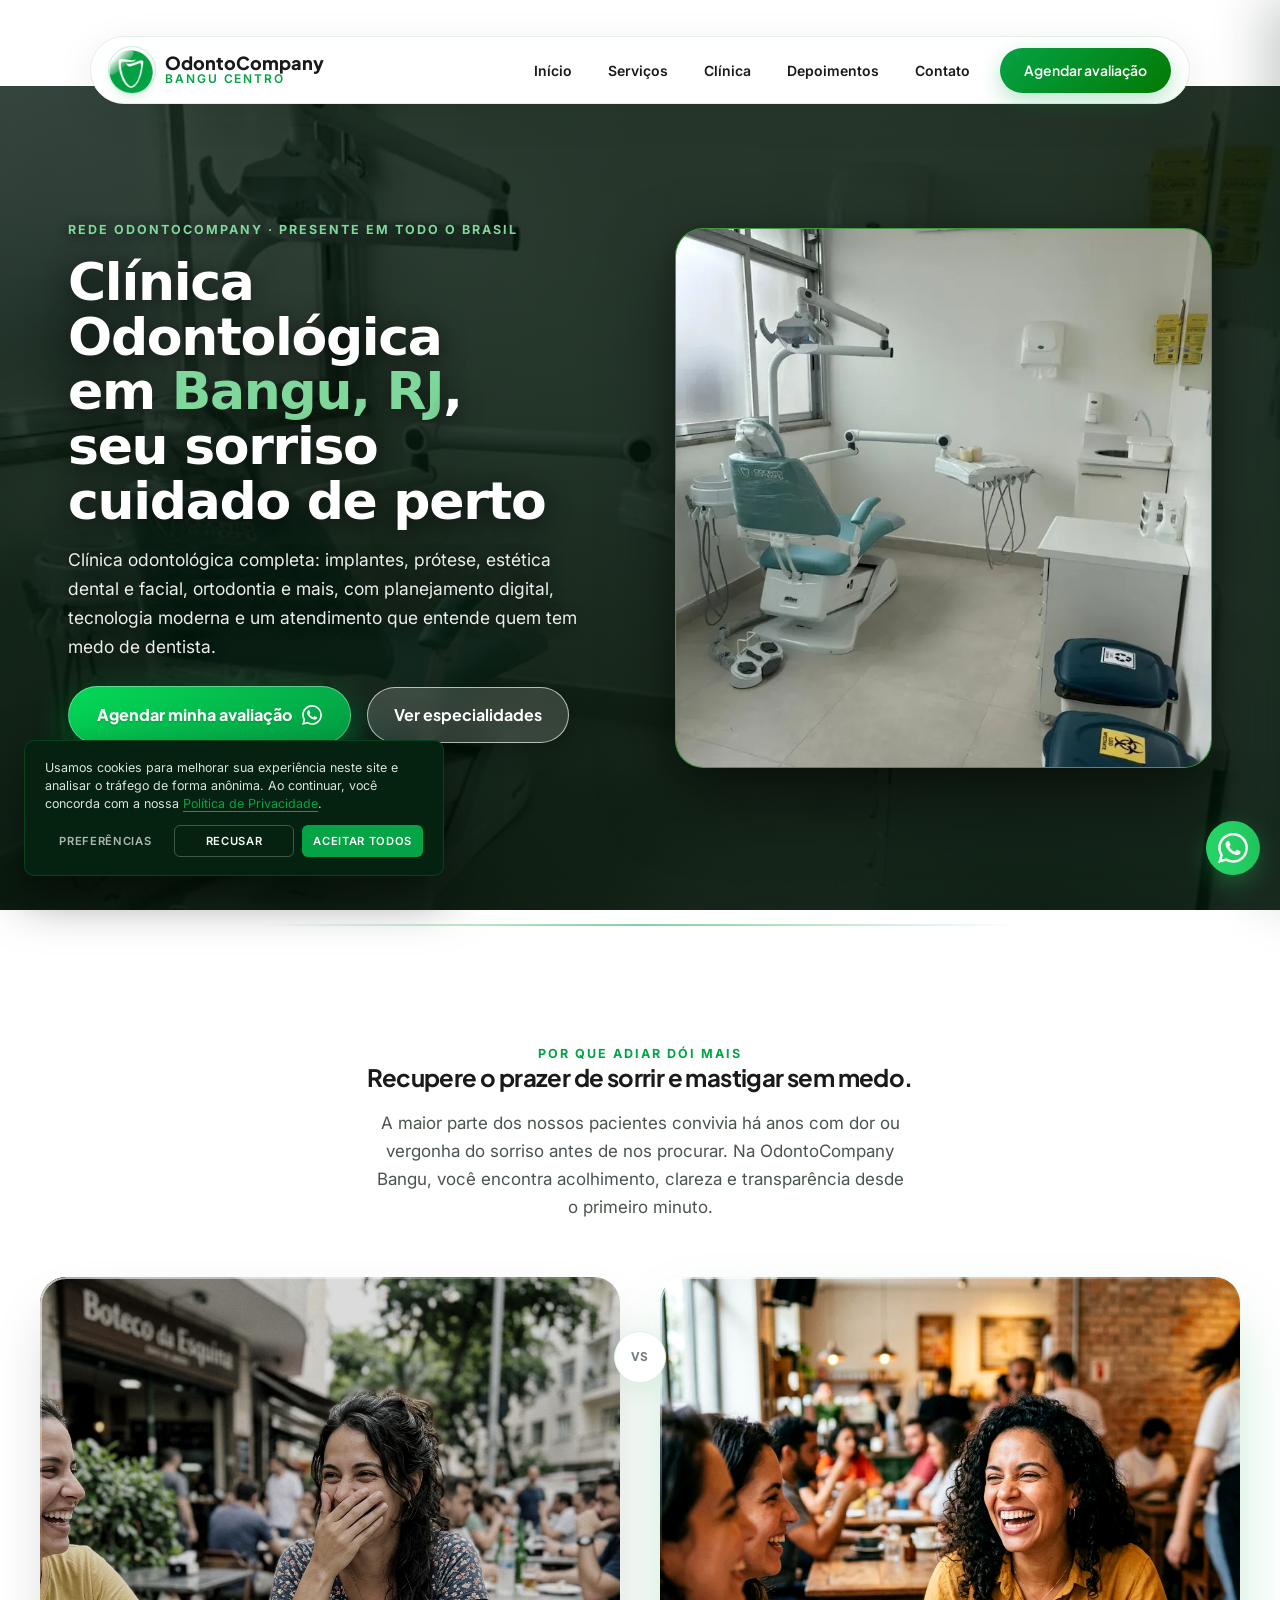
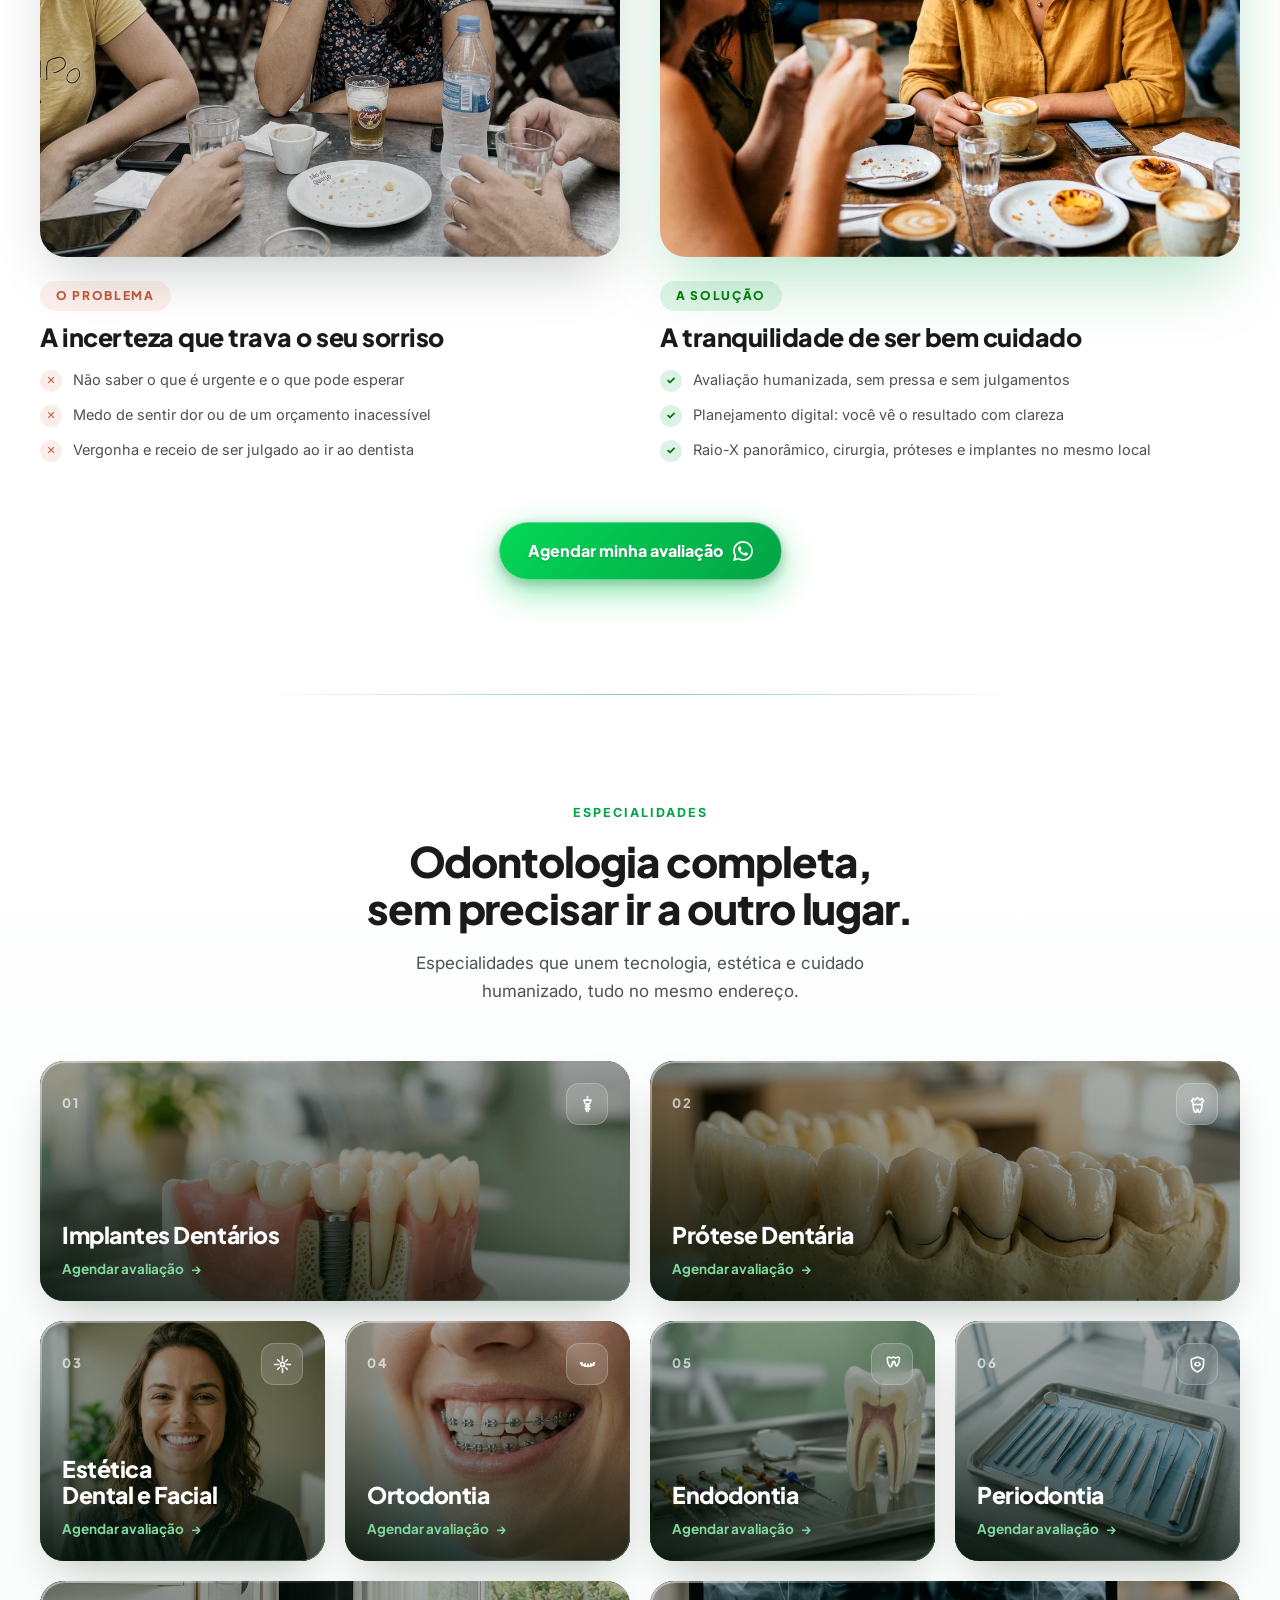
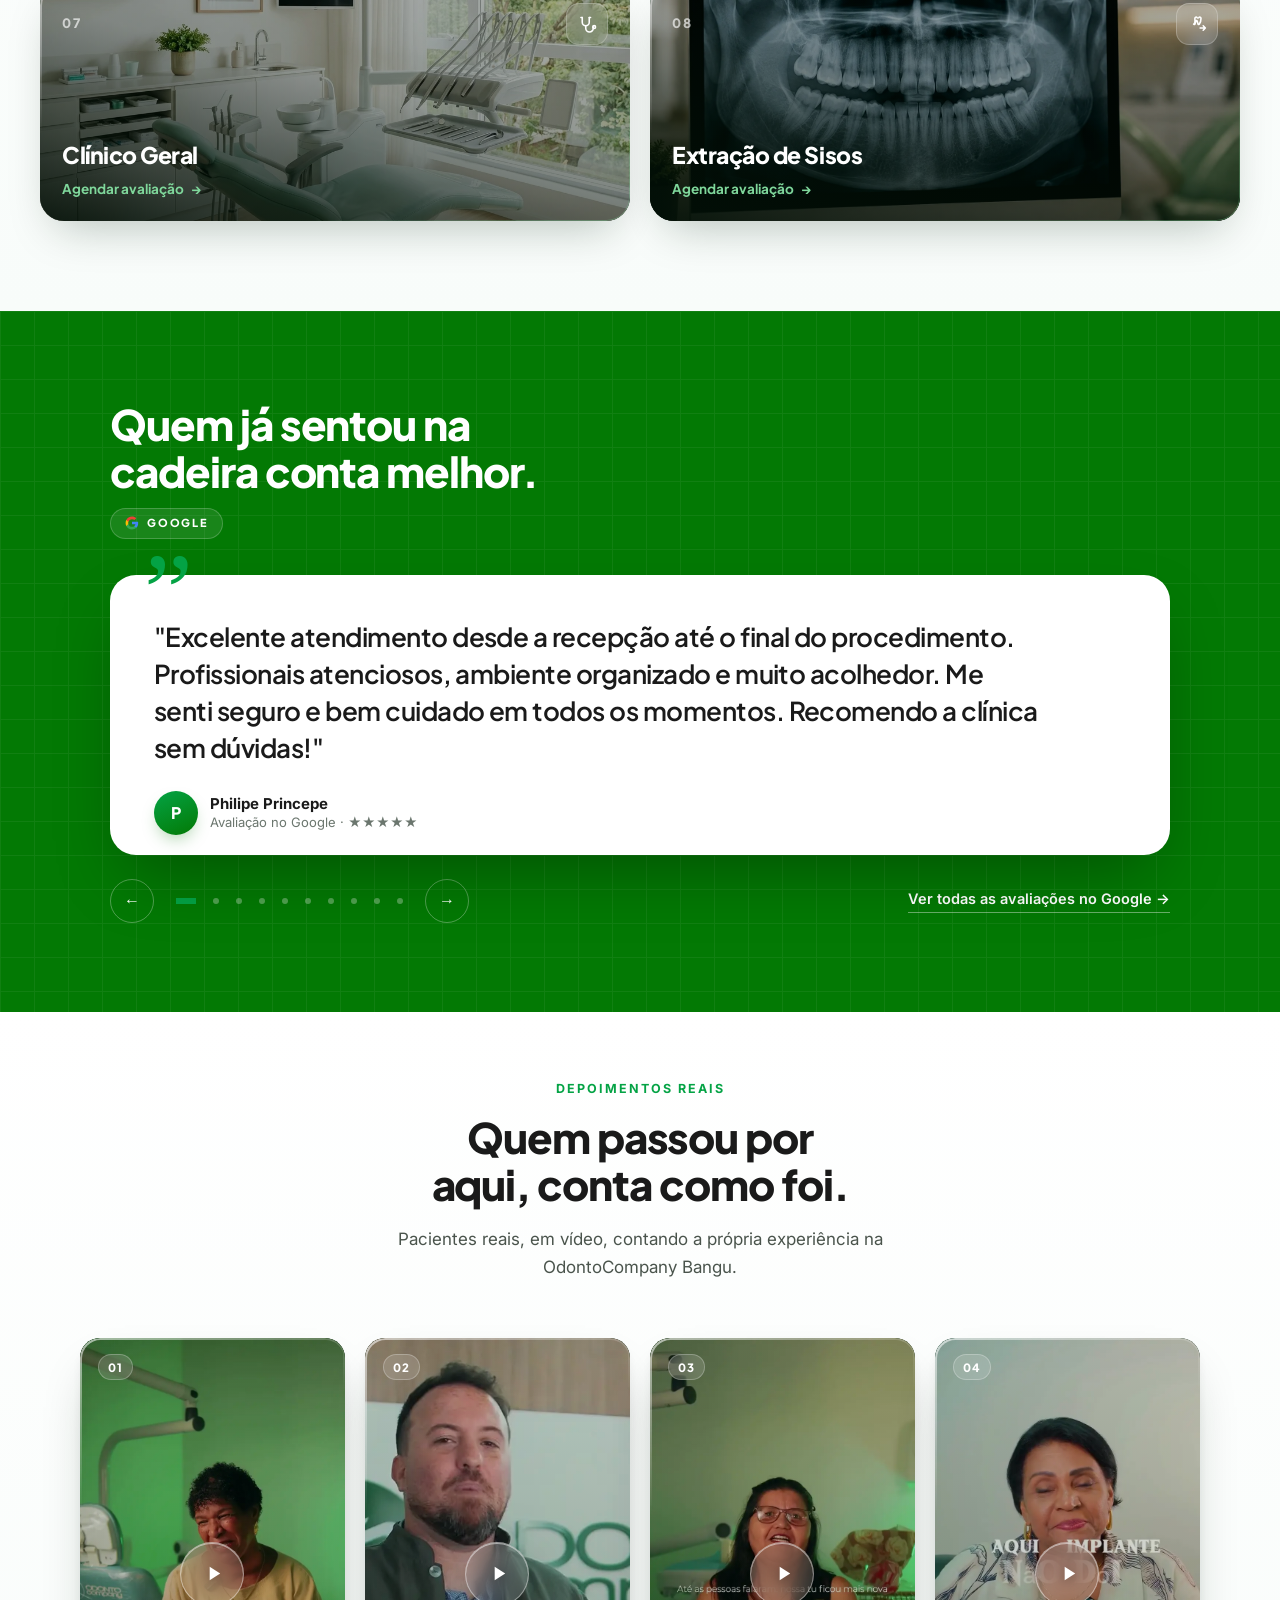
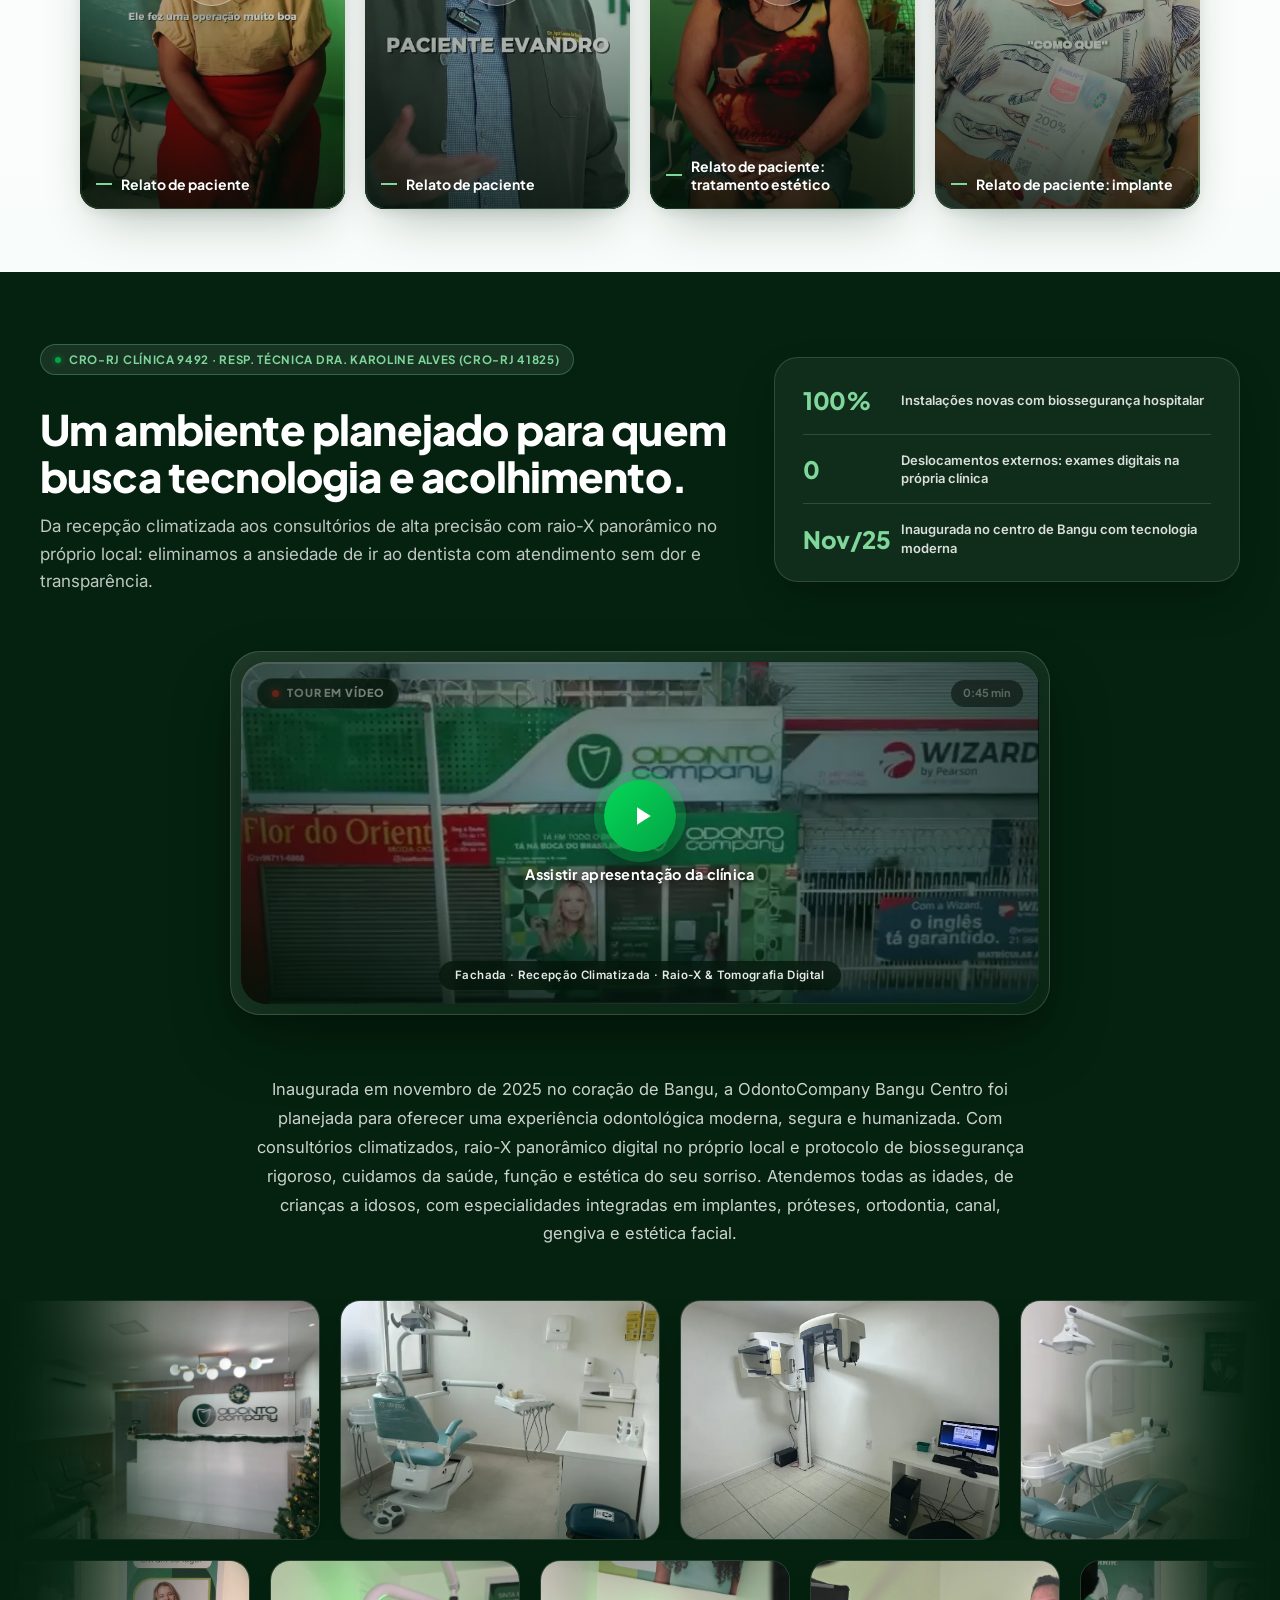
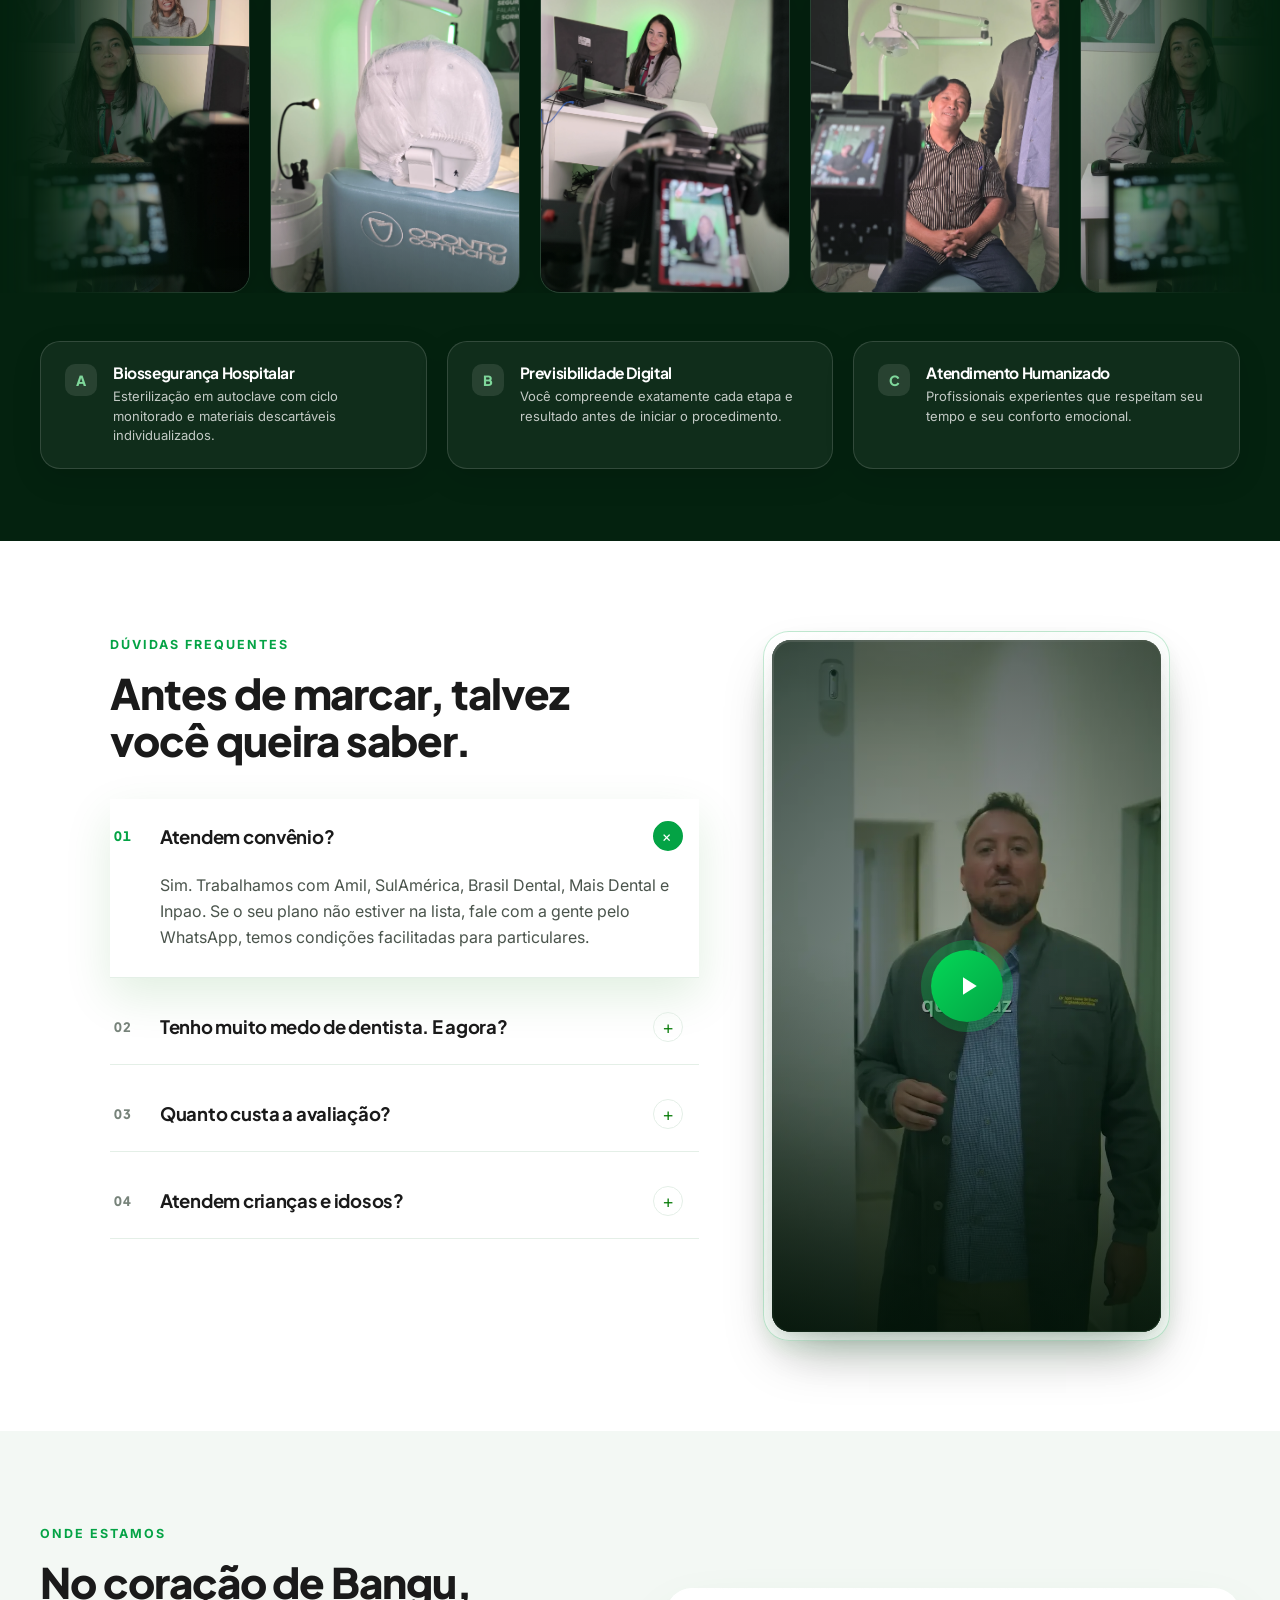
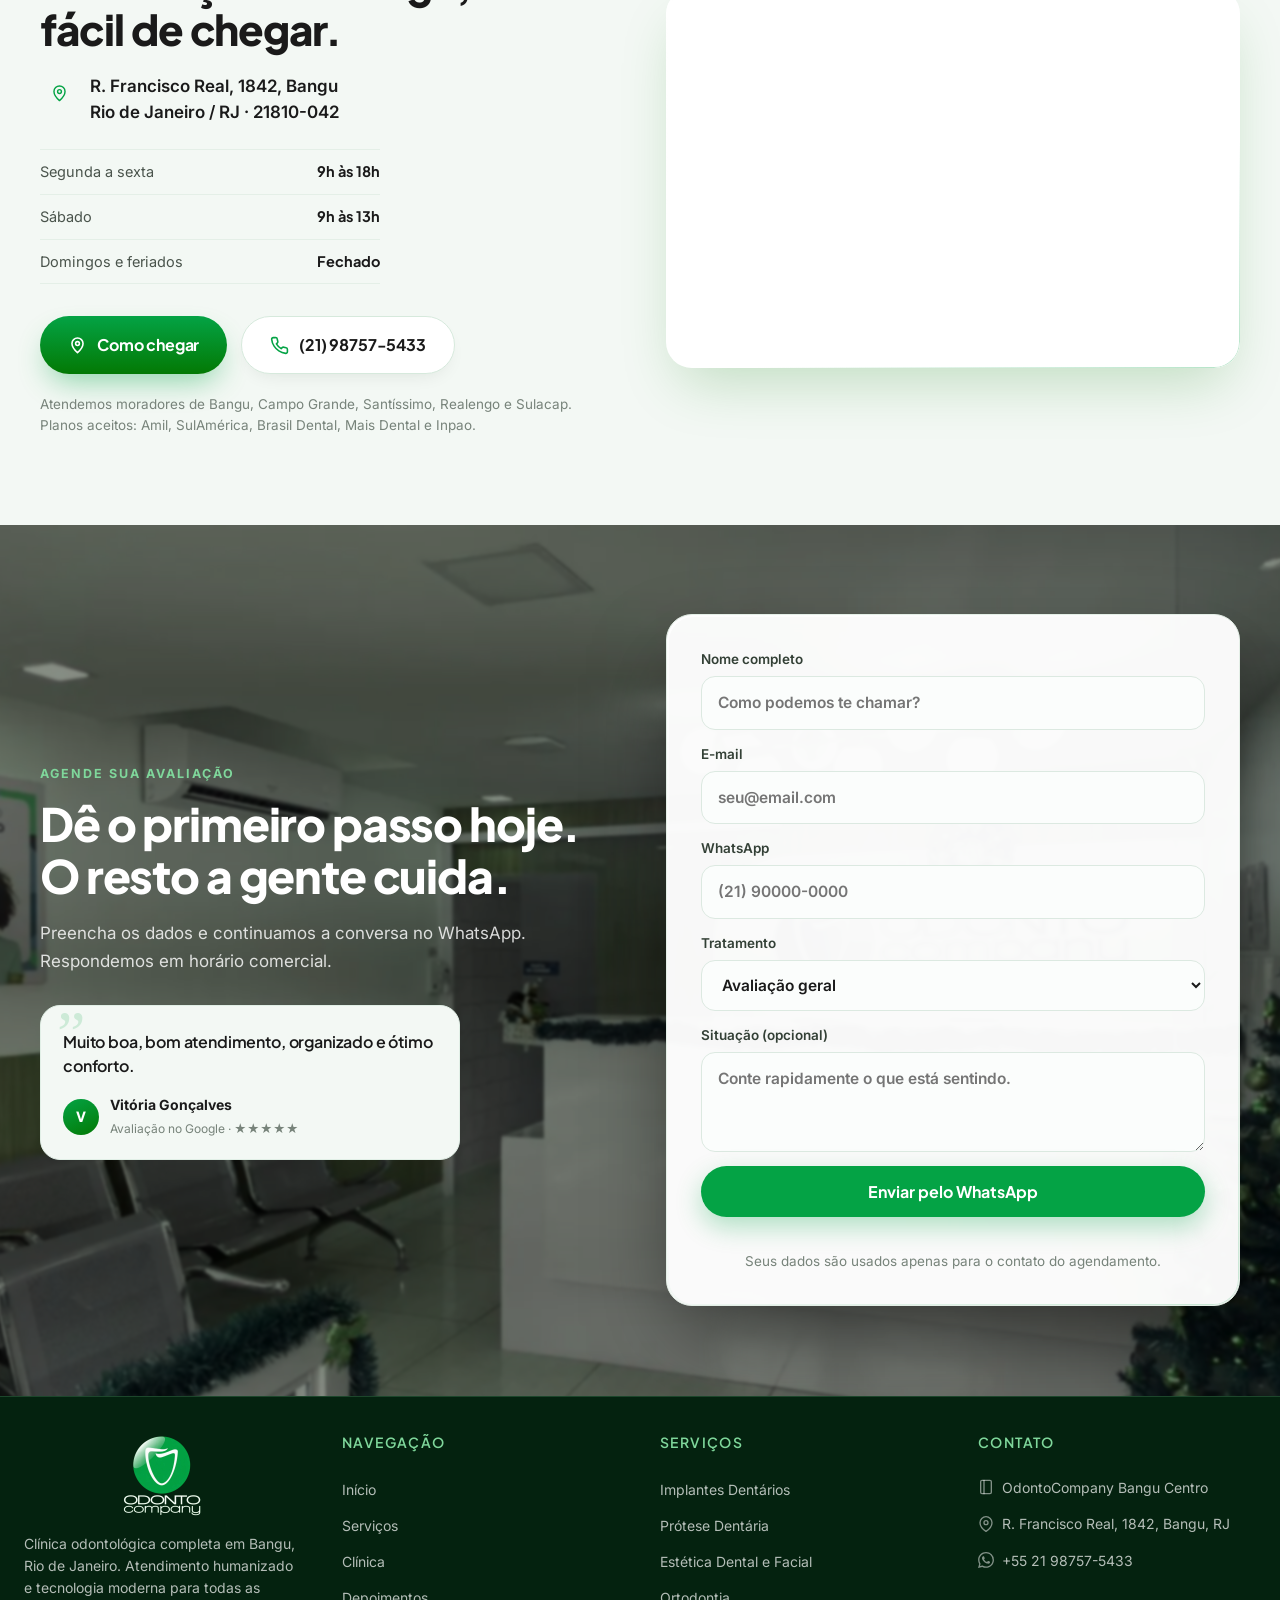
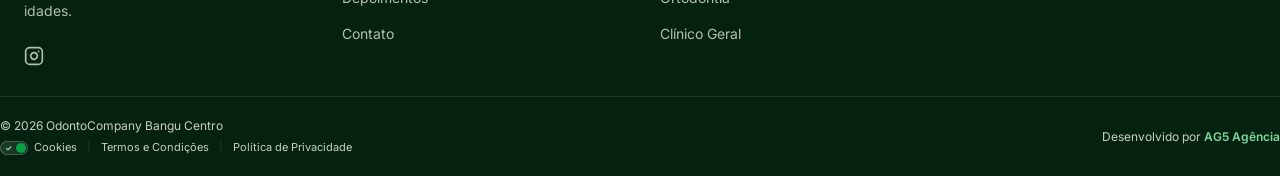
==== commit e941fd86: "Ajustes de galeria, video FAQ, footer, header sticky e auditoria PageSpeed - Galeria "A Clinica": fo" ====
--- a/index.html
+++ b/index.html
@@ -3,63 +3,52 @@
 <head>
 <meta charset="utf-8" />
 <meta name="viewport" content="width=device-width, initial-scale=1" />
-<title>OdontoCompany Bangu Centro, Clínica Odontológica em Bangu, RJ</title>
+<title>Dentista em Bangu, RJ | OdontoCompany Bangu Centro</title>
 <meta name="description" content="Clínica odontológica completa em Bangu, RJ. Implantes, prótese, estética dental e facial, ortodontia, endodontia, periodontia e extração de sisos." />
-
-<link rel="canonical" href="http://odontocompanybangu.ag5agencia.site/" />
+<link rel="canonical" href="https://odontocompanybangu.ag5agencia.site/" />
 <meta name="geo.region" content="BR-RJ" />
 <meta name="geo.placename" content="Bangu, Rio de Janeiro" />
 <meta name="geo.position" content="-22.8797;-43.4664" />
 <meta name="ICBM" content="-22.8797, -43.4664" />
-
 <meta property="og:type" content="business.business" />
-<meta property="og:title" content="OdontoCompany Bangu Centro, Clínica Odontológica em Bangu, RJ" />
+<meta property="og:title" content="Dentista em Bangu, RJ | OdontoCompany Bangu Centro" />
 <meta property="og:description" content="Clínica odontológica completa em Bangu, RJ. Implantes, prótese, estética dental e facial, ortodontia, endodontia, periodontia e extração de sisos." />
-<meta property="og:image" content="http://odontocompanybangu.ag5agencia.site/assets/odontocompany-bangu-logo-clinica-odontologica.webp" />
-<meta property="og:url" content="http://odontocompanybangu.ag5agencia.site/" />
+<meta property="og:image" content="https://odontocompanybangu.ag5agencia.site/assets/odontocompany-bangu-logo-clinica-odontologica.webp" />
+<meta property="og:url" content="https://odontocompanybangu.ag5agencia.site/" />
 <meta property="og:locale" content="pt_BR" />
 <meta property="og:site_name" content="OdontoCompany Bangu Centro" />
-
 <meta name="twitter:card" content="summary_large_image" />
-<meta name="twitter:title" content="OdontoCompany Bangu Centro, Clínica Odontológica em Bangu, RJ" />
+<meta name="twitter:title" content="Dentista em Bangu, RJ | OdontoCompany Bangu Centro" />
 <meta name="twitter:description" content="Clínica odontológica completa em Bangu, RJ. Implantes, prótese, estética dental e facial, ortodontia e mais." />
-<meta name="twitter:image" content="http://odontocompanybangu.ag5agencia.site/assets/odontocompany-bangu-logo-clinica-odontologica.webp" />
-
+<meta name="twitter:image" content="https://odontocompanybangu.ag5agencia.site/assets/odontocompany-bangu-logo-clinica-odontologica.webp" />
 <!-- PageSpeed fix: preload da imagem LCP (hero) com fetchpriority alta -->
-<link rel="preload" href="assets/recepcao-odontocompany-bangu-decorada.webp" as="image" fetchpriority="high">
-
+<link rel="preload" href="assets/consultorio-odontologico-cadeira-bangu.webp" as="image" fetchpriority="high">
 <link rel="preconnect" href="https://fonts.googleapis.com" />
 <link rel="preconnect" href="https://fonts.gstatic.com" crossorigin />
-
 <!-- PageSpeed fix: Google Fonts async-load (elimina CSS render-blocking) -->
 <link rel="preload" href="https://fonts.googleapis.com/css2?family=Plus+Jakarta+Sans:wght@500;600;700;800&family=Inter:wght@400;500;600&display=swap" as="style" onload="this.onload=null;this.rel='stylesheet'">
 <noscript><link href="https://fonts.googleapis.com/css2?family=Plus+Jakarta+Sans:wght@500;600;700;800&family=Inter:wght@400;500;600&display=swap" rel="stylesheet"></noscript>
-
 <link rel="icon" href="assets/favicon-odontocompany-bangu.ico" type="image/x-icon" />
-
 <!-- PageSpeed fix: CSS principal com preload + carga síncrona (evita FOUC) -->
 <link rel="preload" href="style.css" as="style">
 <link rel="stylesheet" href="style.css" />
-
 <!-- PageSpeed fix: CSS não crítico (cookie banner) com async-load -->
 <link rel="preload" href="cookie-banner.css" as="style" onload="this.onload=null;this.rel='stylesheet'">
 <noscript><link rel="stylesheet" href="cookie-banner.css"></noscript>
-
 <!-- PageSpeed fix: fallback de fonte para o elemento LCP (h1) renderizar antes da fonte externa chegar -->
 <style>
   .hero h1{font-family:system-ui,-apple-system,'Segoe UI',Roboto,sans-serif}
 </style>
 <script type="application/ld+json">
 {"@context":"https://schema.org","@graph":[
-{"@type":"Dentist","@id":"http://odontocompanybangu.ag5agencia.site/#negocio","name":"Odontocompany Bangu Centro","alternateName":"Dentista Bangu RJ - Odontocompany Bangu Centro | Clínica Odontológica | Implantes Dentários","url":"http://odontocompanybangu.ag5agencia.site/","logo":"http://odontocompanybangu.ag5agencia.site/assets/odontocompany-bangu-logo-clinica-odontologica.webp","image":["http://odontocompanybangu.ag5agencia.site/assets/odontocompany-bangu-logo-clinica-odontologica.webp","http://odontocompanybangu.ag5agencia.site/assets/recepcao-odontocompany-bangu-decorada.webp"],"description":"Clínica odontológica completa em Bangu, RJ, especializada em implantes dentários, próteses, estética dental e facial, ortodontia, endodontia, periodontia, clínica geral e extração de sisos.","telephone":"+5521987575433","priceRange":"$$","currenciesAccepted":"BRL","paymentAccepted":["Amil","SulAmérica","Brasil Dental","Mais Dental","Inpao"],"foundingDate":"2025-11","address":{"@type":"PostalAddress","streetAddress":"R. Francisco Real, 1842","addressLocality":"Bangu","addressRegion":"RJ","postalCode":"21810-042","addressCountry":"BR"},"geo":{"@type":"GeoCoordinates","latitude":-22.8794287,"longitude":-43.4632837},"openingHoursSpecification":[{"@type":"OpeningHoursSpecification","dayOfWeek":["Monday","Tuesday","Wednesday","Thursday","Friday"],"opens":"09:00","closes":"18:00"},{"@type":"OpeningHoursSpecification","dayOfWeek":["Saturday"],"opens":"09:00","closes":"13:00"}],"areaServed":[{"@type":"City","name":"Bangu","containedInPlace":{"@type":"State","name":"Rio de Janeiro"}},{"@type":"Place","name":"Campo Grande"},{"@type":"Place","name":"Santíssimo"},{"@type":"Place","name":"Realengo"},{"@type":"Place","name":"Sulacap"}],"founder":{"@type":"Person","name":"Karoline Alves","jobTitle":"Responsável Técnica (CRO-RJ 41825)"},"hasOfferCatalog":{"@type":"OfferCatalog","name":"Serviços de Dentista Bangu RJ - Odontocompany Bangu Centro | Clínica Odontológica | Implantes Dentários","itemListElement":[{"@type":"Offer","itemOffered":{"@type":"Service","name":"Implantes Dentários","areaServed":"Bangu – RJ","provider":{"@id":"http://odontocompanybangu.ag5agencia.site/#negocio"}}},{"@type":"Offer","itemOffered":{"@type":"Service","name":"Prótese Dentária","areaServed":"Bangu – RJ","provider":{"@id":"http://odontocompanybangu.ag5agencia.site/#negocio"}}},{"@type":"Offer","itemOffered":{"@type":"Service","name":"Estética Dental e Facial","areaServed":"Bangu – RJ","provider":{"@id":"http://odontocompanybangu.ag5agencia.site/#negocio"}}},{"@type":"Offer","itemOffered":{"@type":"Service","name":"Ortodontia","areaServed":"Bangu – RJ","provider":{"@id":"http://odontocompanybangu.ag5agencia.site/#negocio"}}},{"@type":"Offer","itemOffered":{"@type":"Service","name":"Endodontia","areaServed":"Bangu – RJ","provider":{"@id":"http://odontocompanybangu.ag5agencia.site/#negocio"}}},{"@type":"Offer","itemOffered":{"@type":"Service","name":"Periodontia","areaServed":"Bangu – RJ","provider":{"@id":"http://odontocompanybangu.ag5agencia.site/#negocio"}}},{"@type":"Offer","itemOffered":{"@type":"Service","name":"Clínico Geral","areaServed":"Bangu – RJ","provider":{"@id":"http://odontocompanybangu.ag5agencia.site/#negocio"}}},{"@type":"Offer","itemOffered":{"@type":"Service","name":"Extração de Sisos","areaServed":"Bangu – RJ","provider":{"@id":"http://odontocompanybangu.ag5agencia.site/#negocio"}}}]},"aggregateRating":{"@type":"AggregateRating","ratingValue":"4.9","reviewCount":"109","bestRating":"5","worstRating":"1"},"identifier":[{"@type":"PropertyValue","propertyID":"Google CID","value":"1227597395477104234"},{"@type":"PropertyValue","propertyID":"Google Place ID","value":"ChIJmbRxGp7fmwARaoabvFNNCRE"}],"hasMap":"https://maps.google.com/?cid=1227597395477104234","sameAs":["https://maps.google.com/?cid=1227597395477104234","https://www.instagram.com/odontocompany_bangu/"]},
-{"@type":"WebSite","@id":"http://odontocompanybangu.ag5agencia.site/#website","url":"http://odontocompanybangu.ag5agencia.site/","name":"Dentista Bangu RJ - Odontocompany Bangu Centro | Clínica Odontológica | Implantes Dentários","publisher":{"@id":"http://odontocompanybangu.ag5agencia.site/#negocio"},"inLanguage":"pt-BR"},
-{"@type":"WebPage","@id":"http://odontocompanybangu.ag5agencia.site/#webpage","url":"http://odontocompanybangu.ag5agencia.site/","name":"OdontoCompany Bangu Centro, Clínica Odontológica em Bangu, RJ","description":"Clínica odontológica completa em Bangu, RJ. Implantes, prótese, estética dental e facial, ortodontia, endodontia, periodontia e extração de sisos.","isPartOf":{"@id":"http://odontocompanybangu.ag5agencia.site/#website"},"about":{"@id":"http://odontocompanybangu.ag5agencia.site/#negocio"},"inLanguage":"pt-BR"},
-{"@type":"FAQPage","@id":"http://odontocompanybangu.ag5agencia.site/#faq","mainEntity":[{"@type":"Question","name":"Atendem convênio?","acceptedAnswer":{"@type":"Answer","text":"Sim. Trabalhamos com Amil, SulAmérica, Brasil Dental, Mais Dental e Inpao. Se o seu plano não estiver na lista, fale com a gente pelo WhatsApp, temos condições facilitadas para particulares."}},{"@type":"Question","name":"Tenho muito medo de dentista. E agora?","acceptedAnswer":{"@type":"Answer","text":"Você não é exceção, é a maioria. A primeira consulta é uma conversa: explicamos cada passo antes de qualquer procedimento e respeitamos o seu tempo. Nada é feito sem o seu ok."}},{"@type":"Question","name":"Quanto custa a avaliação?","acceptedAnswer":{"@type":"Answer","text":"Agende pelo WhatsApp e nossa recepção informa as condições vigentes de avaliação e o plano de tratamento personalizado, sem compromisso."}},{"@type":"Question","name":"Atendem crianças e idosos?","acceptedAnswer":{"@type":"Answer","text":"Sim. Atendemos todas as idades, com tratamentos personalizados para cada fase, de odontopediatria a reabilitação com prótese e implante."}}]}
+{"@type":"Dentist","@id":"https://odontocompanybangu.ag5agencia.site/#negocio","name":"Odontocompany Bangu Centro","alternateName":"Dentista Bangu RJ - Odontocompany Bangu Centro | Clínica Odontológica | Implantes Dentários","url":"https://odontocompanybangu.ag5agencia.site/","logo":"https://odontocompanybangu.ag5agencia.site/assets/odontocompany-bangu-logo-clinica-odontologica.webp","image":["https://odontocompanybangu.ag5agencia.site/assets/odontocompany-bangu-logo-clinica-odontologica.webp","https://odontocompanybangu.ag5agencia.site/assets/recepcao-odontocompany-bangu-decorada.webp"],"description":"Clínica odontológica completa em Bangu, RJ, especializada em implantes dentários, próteses, estética dental e facial, ortodontia, endodontia, periodontia, clínica geral e extração de sisos.","telephone":"+5521987575433","priceRange":"$$","currenciesAccepted":"BRL","paymentAccepted":["Amil","SulAmérica","Brasil Dental","Mais Dental","Inpao"],"foundingDate":"2025-11","address":{"@type":"PostalAddress","streetAddress":"R. Francisco Real, 1842","addressLocality":"Bangu","addressRegion":"RJ","postalCode":"21810-042","addressCountry":"BR"},"geo":{"@type":"GeoCoordinates","latitude":-22.8794287,"longitude":-43.4632837},"openingHoursSpecification":[{"@type":"OpeningHoursSpecification","dayOfWeek":["Monday","Tuesday","Wednesday","Thursday","Friday"],"opens":"09:00","closes":"18:00"},{"@type":"OpeningHoursSpecification","dayOfWeek":["Saturday"],"opens":"09:00","closes":"13:00"}],"areaServed":[{"@type":"City","name":"Bangu","containedInPlace":{"@type":"State","name":"Rio de Janeiro"}},{"@type":"Place","name":"Campo Grande"},{"@type":"Place","name":"Santíssimo"},{"@type":"Place","name":"Realengo"},{"@type":"Place","name":"Sulacap"}],"founder":{"@type":"Person","name":"Karoline Alves","jobTitle":"Responsável Técnica (CRO-RJ 41825)"},"hasOfferCatalog":{"@type":"OfferCatalog","name":"Serviços de Dentista Bangu RJ - Odontocompany Bangu Centro | Clínica Odontológica | Implantes Dentários","itemListElement":[{"@type":"Offer","itemOffered":{"@type":"Service","name":"Implantes Dentários","areaServed":"Bangu – RJ","provider":{"@id":"https://odontocompanybangu.ag5agencia.site/#negocio"}}},{"@type":"Offer","itemOffered":{"@type":"Service","name":"Prótese Dentária","areaServed":"Bangu – RJ","provider":{"@id":"https://odontocompanybangu.ag5agencia.site/#negocio"}}},{"@type":"Offer","itemOffered":{"@type":"Service","name":"Estética Dental e Facial","areaServed":"Bangu – RJ","provider":{"@id":"https://odontocompanybangu.ag5agencia.site/#negocio"}}},{"@type":"Offer","itemOffered":{"@type":"Service","name":"Ortodontia","areaServed":"Bangu – RJ","provider":{"@id":"https://odontocompanybangu.ag5agencia.site/#negocio"}}},{"@type":"Offer","itemOffered":{"@type":"Service","name":"Endodontia","areaServed":"Bangu – RJ","provider":{"@id":"https://odontocompanybangu.ag5agencia.site/#negocio"}}},{"@type":"Offer","itemOffered":{"@type":"Service","name":"Periodontia","areaServed":"Bangu – RJ","provider":{"@id":"https://odontocompanybangu.ag5agencia.site/#negocio"}}},{"@type":"Offer","itemOffered":{"@type":"Service","name":"Clínico Geral","areaServed":"Bangu – RJ","provider":{"@id":"https://odontocompanybangu.ag5agencia.site/#negocio"}}},{"@type":"Offer","itemOffered":{"@type":"Service","name":"Extração de Sisos","areaServed":"Bangu – RJ","provider":{"@id":"https://odontocompanybangu.ag5agencia.site/#negocio"}}}]},"aggregateRating":{"@type":"AggregateRating","ratingValue":"4.9","reviewCount":"109","bestRating":"5","worstRating":"1"},"identifier":[{"@type":"PropertyValue","propertyID":"Google CID","value":"1227597395477104234"},{"@type":"PropertyValue","propertyID":"Google Place ID","value":"ChIJmbRxGp7fmwARaoabvFNNCRE"}],"hasMap":"https://maps.google.com/?cid=1227597395477104234","sameAs":["https://maps.google.com/?cid=1227597395477104234","https://www.instagram.com/odontocompany_bangu/"]},
+{"@type":"WebSite","@id":"https://odontocompanybangu.ag5agencia.site/#website","url":"https://odontocompanybangu.ag5agencia.site/","name":"Dentista Bangu RJ - Odontocompany Bangu Centro | Clínica Odontológica | Implantes Dentários","publisher":{"@id":"https://odontocompanybangu.ag5agencia.site/#negocio"},"inLanguage":"pt-BR"},
+{"@type":"WebPage","@id":"https://odontocompanybangu.ag5agencia.site/#webpage","url":"https://odontocompanybangu.ag5agencia.site/","name":"Dentista em Bangu, RJ | OdontoCompany Bangu Centro","description":"Clínica odontológica completa em Bangu, RJ. Implantes, prótese, estética dental e facial, ortodontia, endodontia, periodontia e extração de sisos.","isPartOf":{"@id":"https://odontocompanybangu.ag5agencia.site/#website"},"about":{"@id":"https://odontocompanybangu.ag5agencia.site/#negocio"},"inLanguage":"pt-BR","datePublished":"2025-11-01","dateModified":"2026-08-17"},
+{"@type":"FAQPage","@id":"https://odontocompanybangu.ag5agencia.site/#faq","mainEntity":[{"@type":"Question","name":"Atendem convênio?","acceptedAnswer":{"@type":"Answer","text":"Sim. Trabalhamos com Amil, SulAmérica, Brasil Dental, Mais Dental e Inpao. Se o seu plano não estiver na lista, fale com a gente pelo WhatsApp, temos condições facilitadas para particulares."}},{"@type":"Question","name":"Tenho muito medo de dentista. E agora?","acceptedAnswer":{"@type":"Answer","text":"Você não é exceção, é a maioria. A primeira consulta é uma conversa: explicamos cada passo antes de qualquer procedimento e respeitamos o seu tempo. Nada é feito sem o seu ok."}},{"@type":"Question","name":"Quanto custa a avaliação?","acceptedAnswer":{"@type":"Answer","text":"Agende pelo WhatsApp e nossa recepção informa as condições vigentes de avaliação e o plano de tratamento personalizado, sem compromisso."}},{"@type":"Question","name":"Atendem crianças e idosos?","acceptedAnswer":{"@type":"Answer","text":"Sim. Atendemos todas as idades, com tratamentos personalizados para cada fase, de odontopediatria a reabilitação com prótese e implante."}}]}
 ]}
 </script>
 </head>
 <body>
-
 <header class="site-header">
   <div class="container header-inner">
     <a class="brand" href="#inicio">
@@ -82,26 +71,24 @@
     </nav>
   </div>
 </header>
-
 <main id="inicio">
-
-  <section class="hero hero-with-bg container">
-    <div class="hero-copy">
-      <span class="eyebrow">Rede OdontoCompany · presente em todo o Brasil</span>
-      <h1>Clínica Odontológica em <span class="accent">Bangu, RJ</span>, seu sorriso cuidado de perto</h1>
-      <p class="lead">Clínica odontológica completa: implantes, prótese, estética dental e facial, ortodontia e mais, com planejamento digital, tecnologia moderna e um atendimento que entende quem tem medo de dentista.</p>
-      <div class="btn-row">
-        <a class="btn btn-primary btn-hero-cta" href="https://wa.me/5521987575433?text=Ol%C3%A1%2C%20vim%20atrav%C3%A9s%20do%20site%20e%20gostaria%20de%20agendar%20minha%20avalia%C3%A7%C3%A3o." target="_blank" rel="noopener noreferrer" aria-label="Agendar avaliação pelo WhatsApp – seção inicial">
-          <span>Agendar minha avaliação</span>
-          <svg class="btn-hero-ico" viewBox="0 0 24 24" fill="currentColor" width="20" height="20">
-            <path d="M17.472 14.382c-.297-.149-1.758-.867-2.03-.967-.273-.099-.471-.148-.67.15-.197.297-.767.966-.94 1.164-.173.199-.347.223-.644.075-.297-.15-1.255-.463-2.39-1.475-.883-.788-1.48-1.761-1.653-2.059-.173-.297-.018-.458.13-.606.134-.133.298-.347.446-.52.149-.174.198-.298.298-.497.099-.198.05-.371-.025-.52-.075-.149-.669-1.612-.916-2.207-.242-.579-.487-.5-.669-.51-.173-.008-.371-.01-.57-.01-.198 0-.52.074-.792.372-.272.297-1.04 1.016-1.04 2.479 0 1.462 1.065 2.875 1.213 3.074.149.198 2.096 3.2 5.077 4.487.709.306 1.262.489 1.694.625.712.227 1.36.195 1.871.118.571-.085 1.758-.719 2.006-1.413.248-.694.248-1.289.173-1.413-.074-.124-.272-.198-.57-.347m-5.421 7.403h-.004a9.87 9.87 0 01-5.031-1.378l-.361-.214-3.741.982.998-3.648-.235-.374a9.86 9.86 0 01-1.51-5.26c.001-5.45 4.436-9.884 9.888-9.884 2.64 0 5.122 1.03 6.988 2.898a9.825 9.825 0 012.893 6.994c-.003 5.45-4.437 9.884-9.885 9.884m8.413-18.297A11.815 11.815 0 0012.05 0C5.495 0 .16 5.335.157 11.892c0 2.096.547 4.142 1.588 5.945L.057 24l6.305-1.654a11.882 11.882 0 005.683 1.448h.005c6.554 0 11.89-5.335 11.893-11.893a11.821 11.821 0 00-3.48-8.413z"/>
-          </svg>
-        </a>
-        <a class="btn btn-ghost" href="#servicos">Ver especialidades</a>
-      </div>
-
-      <!-- Vídeo na Hero posicionado após os botões -->
-      <div class="hero-media-inline" data-reveal="up">
+  <section class="hero-section">
+    <div class="container hero">
+      <div class="hero-copy">
+        <span class="eyebrow">Rede OdontoCompany · presente em todo o Brasil</span>
+        <h1>Clínica Odontológica em <span class="accent">Bangu, RJ</span>, seu sorriso cuidado de perto</h1>
+        <p class="lead">Clínica odontológica completa: implantes, prótese, estética dental e facial, ortodontia e mais, com planejamento digital, tecnologia moderna e um atendimento que entende quem tem medo de dentista.</p>
+        <div class="btn-row">
+          <a class="btn btn-primary btn-hero-cta" href="https://wa.me/5521987575433?text=Ol%C3%A1%2C%20vim%20atrav%C3%A9s%20do%20site%20e%20gostaria%20de%20agendar%20minha%20avalia%C3%A7%C3%A3o." target="_blank" rel="noopener noreferrer" aria-label="Agendar avaliação pelo WhatsApp – seção inicial">
+            <span>Agendar minha avaliação</span>
+            <svg class="btn-hero-ico" viewBox="0 0 24 24" fill="currentColor" width="20" height="20" aria-hidden="true">
+              <path d="M17.472 14.382c-.297-.149-1.758-.867-2.03-.967-.273-.099-.471-.148-.67.15-.197.297-.767.966-.94 1.164-.173.199-.347.223-.644.075-.297-.15-1.255-.463-2.39-1.475-.883-.788-1.48-1.761-1.653-2.059-.173-.297-.018-.458.13-.606.134-.133.298-.347.446-.52.149-.174.198-.298.298-.497.099-.198.05-.371-.025-.52-.075-.149-.669-1.612-.916-2.207-.242-.579-.487-.5-.669-.51-.173-.008-.371-.01-.57-.01-.198 0-.52.074-.792.372-.272.297-1.04 1.016-1.04 2.479 0 1.462 1.065 2.875 1.213 3.074.149.198 2.096 3.2 5.077 4.487.709.306 1.262.489 1.694.625.712.227 1.36.195 1.871.118.571-.085 1.758-.719 2.006-1.413.248-.694.248-1.289.173-1.413-.074-.124-.272-.198-.57-.347m-5.421 7.403h-.004a9.87 9.87 0 01-5.031-1.378l-.361-.214-3.741.982.998-3.648-.235-.374a9.86 9.86 0 01-1.51-5.26c.001-5.45 4.436-9.884 9.888-9.884 2.64 0 5.122 1.03 6.988 2.898a9.825 9.825 0 012.893 6.994c-.003 5.45-4.437 9.884-9.885 9.884m8.413-18.297A11.815 11.815 0 0012.05 0C5.495 0 .16 5.335.157 11.892c0 2.096.547 4.142 1.588 5.945L.057 24l6.305-1.654a11.882 11.882 0 005.683 1.448h.005c6.554 0 11.89-5.335 11.893-11.893a11.821 11.821 0 00-3.48-8.413z"/>
+            </svg>
+          </a>
+          <a class="btn btn-ghost" href="#servicos">Ver especialidades</a>
+        </div>
+      </div>
+      <div class="hero-media" data-reveal="right">
         <div class="hero-video">
           <video class="hero-vid" autoplay muted loop playsinline poster="assets/consultorio-odontologico-cadeira-bangu.webp">
             <source src="https://assets.cdn.filesafe.space/7hzaWcGgawCV1WudlwA7/media/6a7b1aca3a19f3b9e09fa7ad.mp4" type="video/mp4" />
@@ -118,14 +105,13 @@
               </div>
             </div>
           </div>
+          <img class="hero-img" src="assets/consultorio-odontologico-cadeira-bangu.webp" alt="Consultório OdontoCompany Bangu Centro" loading="eager" fetchpriority="high" width="1280" height="960" />
           <span class="video-mask"></span>
         </div>
       </div>
     </div>
   </section>
-
   <div class="section-divider" aria-hidden="true"><span></span></div>
-
   <section id="diferenciais" class="compare-section">
     <div class="container">
       <div class="section-head center" data-reveal="up">
@@ -133,7 +119,6 @@
         <h2>Recupere o prazer de sorrir e mastigar sem medo.</h2>
         <p class="lead">A maior parte dos nossos pacientes convivia há anos com dor ou vergonha do sorriso antes de nos procurar. Na OdontoCompany Bangu, você encontra acolhimento, clareza e transparência desde o primeiro minuto.</p>
       </div>
-
       <div class="compare-grid">
         <div class="compare-col compare-problema" data-reveal="left">
           <div class="compare-media">
@@ -147,9 +132,7 @@
             <li><span class="compare-ico" aria-hidden="true">✕</span>Vergonha e receio de ser julgado ao ir ao dentista</li>
           </ul>
         </div>
-
         <span class="compare-vs" aria-hidden="true">VS</span>
-
         <div class="compare-col compare-solucao" data-reveal="right">
           <div class="compare-media">
             <img src="assets/solucao-momento-cotidiano-sorriso-aberto.webp" alt="Pessoa rindo abertamente e com confiança em um momento cotidiano descontraído" loading="lazy" width="1024" height="1024" />
@@ -163,7 +146,6 @@
           </ul>
         </div>
       </div>
-
       <div class="compare-foot" data-reveal="up">
         <a class="btn btn-primary btn-hero-cta" href="https://wa.me/5521987575433?text=Ol%C3%A1%2C%20vim%20atrav%C3%A9s%20do%20site%20e%20gostaria%20de%20agendar%20minha%20avalia%C3%A7%C3%A3o." target="_blank" rel="noopener noreferrer" aria-label="Agendar avaliação pelo WhatsApp – seção comparação">
           <span>Agendar minha avaliação</span>
@@ -174,9 +156,7 @@
       </div>
     </div>
   </section>
-
   <div class="section-divider" aria-hidden="true"><span></span></div>
-
   <section id="servicos" class="section section-services">
     <div class="container">
       <div class="section-head center" data-reveal="up">
@@ -191,7 +171,6 @@
       </button>
     </div>
   </section>
-
   <section id="depoimentos" class="section section-dark depo-section">
     <div class="container narrow">
       <div class="head-row" data-reveal="up">
@@ -221,116 +200,193 @@
       </div>
     </div>
   </section>
-
   <section id="videos" class="section videos-section">
     <div class="container">
       <div class="section-head center" data-reveal="up">
-        <span class="eyebrow">Bastidores e histórias reais</span>
-        <h2>Veja por dentro da OdontoCompany Bangu.</h2>
-        <p class="lead">Pacientes, equipe e procedimentos, sem filtro, direto de quem viveu.</p>
+        <span class="eyebrow">Depoimentos reais</span>
+        <h2>Quem passou por aqui, conta como foi.</h2>
+        <p class="lead">Pacientes reais, em vídeo, contando a própria experiência na OdontoCompany Bangu.</p>
       </div>
       <div class="videos-grid" id="videos-grid" data-reveal="up"></div>
     </div>
   </section>
-
-  <section id="sobre" class="section dossie-section">
-    <div class="container dossie">
-      <div class="dossie-head" data-reveal="up">
-        <span class="dossie-reg">CRO-RJ Nº 9492</span>
-        <span class="eyebrow">A clínica</span>
-      </div>
-
-      <div class="dossie-body">
-        <div class="dossie-main dossie-intro" data-reveal="left">
-          <h2>Nova no bairro.<br />Já entre as mais bem avaliadas.</h2>
-          <p class="lead">Inaugurada em novembro de 2025, a OdontoCompany Bangu Centro realiza atendimentos preventivos, estéticos, restauradores e cirúrgicos com foco em saúde, função e estética do sorriso, para crianças, adolescentes, adultos e idosos.</p>
-        </div>
-
-        <div class="dossie-side" data-reveal="right">
-          <div class="dossie-frame gb-video" id="dossie-video-btn" role="button" tabindex="0" aria-label="Reproduzir vídeo: segurança e naturalidade da OdontoCompany Bangu">
-            <img src="assets/poster-odontocompany-bangu-seguranca-e-naturalidade.webp" loading="lazy" alt="Atendimento odontológico com segurança e naturalidade na OdontoCompany Bangu" width="720" height="720" />
-            <span class="gb-video-icon" aria-hidden="true">
+  <section id="sobre" class="section clinica-editorial-section">
+    <div class="container">
+      <!-- Topo Editorial com Dossiê e Identidade -->
+      <div class="clinica-editorial-header" data-reveal="up">
+        <div class="clinica-editorial-titlebox">
+          <div class="clinica-badge-reg">
+            <span class="cbr-dot"></span>
+            <span>CRO-RJ Clínica 9492 · Resp. Técnica Dra. Karoline Alves (CRO-RJ 41825)</span>
+          </div>
+          <h2 class="clinica-title">Um ambiente planejado para quem busca tecnologia e acolhimento.</h2>
+          <p class="clinica-lead">Da recepção climatizada aos consultórios de alta precisão com raio-X panorâmico no próprio local: eliminamos a ansiedade de ir ao dentista com atendimento sem dor e transparência.</p>
+        </div>
+        <div class="clinica-dossier-card">
+          <div class="cdc-item">
+            <span class="cdc-num">100%</span>
+            <span class="cdc-label">Instalações novas com biossegurança hospitalar</span>
+          </div>
+          <div class="cdc-divider"></div>
+          <div class="cdc-item">
+            <span class="cdc-num">0</span>
+            <span class="cdc-label">Deslocamentos externos: exames digitais na própria clínica</span>
+          </div>
+          <div class="cdc-divider"></div>
+          <div class="cdc-item">
+            <span class="cdc-num">Nov/25</span>
+            <span class="cdc-label">Inaugurada no centro de Bangu com tecnologia moderna</span>
+          </div>
+        </div>
+      </div>
+      <!-- Cinema Showcase do Vídeo (Moldura Contida & Sofisticada) -->
+      <div class="clinica-cinema-stage" data-reveal="up">
+        <div class="clinica-cinema-frame">
+          <div class="gb-item gb-feature gb-video clinica-video-box" id="gb-video-btn" role="button" tabindex="0" aria-label="Assistir tour em vídeo pela OdontoCompany Bangu">
+            <img src="assets/poster-odontocompany-bangu-fachada-e-tomografia.webp" loading="lazy" alt="Fachada e tomografia da clínica odontológica OdontoCompany em Bangu, RJ" width="1280" height="720" />
+            <div class="cinema-topbar">
+              <span class="cinema-tag"><span class="rec-dot"></span> Tour em Vídeo</span>
+              <span class="cinema-duration">0:45 min</span>
+            </div>
+            <div class="cinema-play-button">
+              <span class="cinema-play-icon" aria-hidden="true">
+                <svg viewBox="0 0 24 24" fill="currentColor"><path d="M8 5v14l11-7Z"/></svg>
+              </span>
+              <span class="cinema-play-text">Assistir apresentação da clínica</span>
+            </div>
+            <div class="cinema-bottom-caption">
+              <span>Fachada · Recepção Climatizada · Raio-X & Tomografia Digital</span>
+            </div>
+            <span class="video-mask"></span>
+          </div>
+        </div>
+      </div>
+      <!-- Texto Editorial Institucional -->
+      <div class="clinica-institucional-texto" data-reveal="up">
+        <p>Inaugurada em novembro de 2025 no coração de Bangu, a OdontoCompany Bangu Centro foi planejada para oferecer uma experiência odontológica moderna, segura e humanizada. Com consultórios climatizados, raio-X panorâmico digital no próprio local e protocolo de biossegurança rigoroso, cuidamos da saúde, função e estética do seu sorriso. Atendemos todas as idades, de crianças a idosos, com especialidades integradas em implantes, próteses, ortodontia, canal, gengiva e estética facial.</p>
+      </div>
+      <!-- Carrosséis Editoriais Duplos (Marquee Infinito) -->
+      <div class="clinica-marquee-wrap" data-reveal="up">
+        <div class="clinica-marquee clinica-marquee--right">
+          <div class="cm-track">
+            <div class="cm-card">
+              <img src="assets/recepcao-odontocompany-bangu-decorada.webp" loading="lazy" alt="Recepção climatizada e decorada da OdontoCompany Bangu" width="1280" height="960" />
+            </div>
+            <div class="cm-card">
+              <img src="assets/consultorio-odontologico-cadeira-bangu.webp" loading="lazy" alt="Consultório odontológico moderno com cadeira ergonômica" width="765" height="1020" />
+            </div>
+            <div class="cm-card">
+              <img src="assets/raio-x-panoramico-digital-odontocompany-bangu.webp" loading="lazy" alt="Sala de raio-x panorâmico digital na própria clínica" width="1360" height="765" />
+            </div>
+            <div class="cm-card">
+              <img src="assets/consultorio-implantes-odontocompany-bangu.webp" loading="lazy" alt="Consultório especializado para implantes dentários" width="765" height="1020" />
+            </div>
+            <!-- duplicata para loop contínuo -->
+            <div class="cm-card" aria-hidden="true">
+              <img src="assets/recepcao-odontocompany-bangu-decorada.webp" loading="lazy" alt="" width="1280" height="960" />
+            </div>
+            <div class="cm-card" aria-hidden="true">
+              <img src="assets/consultorio-odontologico-cadeira-bangu.webp" loading="lazy" alt="" width="765" height="1020" />
+            </div>
+            <div class="cm-card" aria-hidden="true">
+              <img src="assets/raio-x-panoramico-digital-odontocompany-bangu.webp" loading="lazy" alt="" width="1360" height="765" />
+            </div>
+            <div class="cm-card" aria-hidden="true">
+              <img src="assets/consultorio-implantes-odontocompany-bangu.webp" loading="lazy" alt="" width="765" height="1020" />
+            </div>
+          </div>
+        </div>
+        <div class="clinica-marquee clinica-marquee--left">
+          <div class="cm-track">
+            <div class="cm-card cm-card--portrait">
+              <img src="assets/bastidor-gravacao-recepcionista-odontocompany-bangu.webp" loading="lazy" alt="Câmera gravando recepcionista da OdontoCompany Bangu na recepção da clínica" width="2778" height="4944" style="object-position:center 28%" />
+            </div>
+            <div class="cm-card cm-card--portrait">
+              <img src="assets/bastidor-gravacao-cadeira-odontologica-odontocompany-bangu.webp" loading="lazy" alt="Bastidor de gravação de depoimento com paciente na cadeira odontológica da OdontoCompany Bangu" width="4592" height="8160" style="object-position:center 38%" />
+            </div>
+            <div class="cm-card cm-card--portrait">
+              <img src="assets/cadeira-odontologica-equipamento-odontocompany-bangu.webp" loading="lazy" alt="Cadeira odontológica com touca de proteção higiênica na OdontoCompany Bangu" width="2252" height="4000" style="object-position:center 42%" />
+            </div>
+            <div class="cm-card cm-card--portrait">
+              <img src="assets/bastidor-gravacao-paciente-atendente-odontocompany-bangu.webp" loading="lazy" alt="Bastidor de gravação com recepcionista atendendo no computador na OdontoCompany Bangu" width="2252" height="4000" style="object-position:center 32%" />
+            </div>
+            <!-- duplicata para loop contínuo -->
+            <div class="cm-card cm-card--portrait" aria-hidden="true">
+              <img src="assets/bastidor-gravacao-recepcionista-odontocompany-bangu.webp" loading="lazy" alt="" width="2778" height="4944" style="object-position:center 28%" />
+            </div>
+            <div class="cm-card cm-card--portrait" aria-hidden="true">
+              <img src="assets/bastidor-gravacao-cadeira-odontologica-odontocompany-bangu.webp" loading="lazy" alt="" width="4592" height="8160" style="object-position:center 38%" />
+            </div>
+            <div class="cm-card cm-card--portrait" aria-hidden="true">
+              <img src="assets/cadeira-odontologica-equipamento-odontocompany-bangu.webp" loading="lazy" alt="" width="2252" height="4000" style="object-position:center 42%" />
+            </div>
+            <div class="cm-card cm-card--portrait" aria-hidden="true">
+              <img src="assets/bastidor-gravacao-paciente-atendente-odontocompany-bangu.webp" loading="lazy" alt="" width="2252" height="4000" style="object-position:center 32%" />
+            </div>
+          </div>
+        </div>
+      </div>
+      <!-- Barra de Pilares de Qualidade e Segurança -->
+      <div class="clinica-pillars-grid" data-reveal="up">
+        <div class="pillar-item">
+          <div class="pillar-num">A</div>
+          <div class="pillar-content">
+            <h3>Biossegurança Hospitalar</h3>
+            <p>Esterilização em autoclave com ciclo monitorado e materiais descartáveis individualizados.</p>
+          </div>
+        </div>
+        <div class="pillar-item">
+          <div class="pillar-num">B</div>
+          <div class="pillar-content">
+            <h3>Previsibilidade Digital</h3>
+            <p>Você compreende exatamente cada etapa e resultado antes de iniciar o procedimento.</p>
+          </div>
+        </div>
+        <div class="pillar-item">
+          <div class="pillar-num">C</div>
+          <div class="pillar-content">
+            <h3>Atendimento Humanizado</h3>
+            <p>Profissionais experientes que respeitam seu tempo e seu conforto emocional.</p>
+          </div>
+        </div>
+      </div>
+    </div>
+  </section>
+  <section id="faq" class="section container narrow faq-split">
+    <div class="faq-col-main">
+      <div data-reveal="up">
+        <span class="eyebrow">Dúvidas frequentes</span>
+        <h2>Antes de marcar, talvez você queira saber.</h2>
+      </div>
+      <div class="faq-video-stage faq-video-stage--mobile" data-reveal="up">
+        <div class="faq-video-frame">
+          <div class="gb-item gb-video faq-video-box" id="faq-video-btn-mobile" role="button" tabindex="0" aria-label="Assistir vídeo: conheça nossa equipe">
+            <img src="assets/poster-odontocompany-bangu-apresentacao-equipe-doutora.webp" loading="lazy" alt="Equipe e doutora da OdontoCompany Bangu se apresentando em vídeo" width="720" height="1280" />
+            <div class="cinema-play-button">
+              <span class="cinema-play-icon" aria-hidden="true">
+                <svg viewBox="0 0 24 24" fill="currentColor"><path d="M8 5v14l11-7Z"/></svg>
+              </span>
+            </div>
+            <span class="video-mask"></span>
+          </div>
+        </div>
+      </div>
+      <div class="accordion accordion-flat" id="accordion-faq" data-reveal="up"></div>
+    </div>
+    <div class="faq-video-stage faq-video-stage--desktop" data-reveal="right">
+      <div class="faq-video-frame">
+        <div class="gb-item gb-video faq-video-box" id="faq-video-btn-desktop" role="button" tabindex="0" aria-label="Assistir vídeo: conheça nossa equipe">
+          <img src="assets/poster-odontocompany-bangu-apresentacao-equipe-doutora.webp" loading="lazy" alt="Equipe e doutora da OdontoCompany Bangu se apresentando em vídeo" width="720" height="1280" />
+          <div class="cinema-play-button">
+            <span class="cinema-play-icon" aria-hidden="true">
               <svg viewBox="0 0 24 24" fill="currentColor"><path d="M8 5v14l11-7Z"/></svg>
             </span>
-            <span class="dossie-frame-mask"></span>
-            <span class="dossie-seal">
-              <svg viewBox="0 0 24 24" fill="none" stroke="currentColor" stroke-width="1.6" stroke-linecap="round" stroke-linejoin="round"><path d="M12 2 4 5v6c0 5 3.4 8.7 8 10 4.6-1.3 8-5 8-10V5l-8-3Z"/><path d="m9 12 2 2 4-4"/></svg>
-              <span>Ambiente seguro e humanizado</span>
-            </span>
-          </div>
-        </div>
-
-        <ul class="dossie-timeline dossie-timeline-full" data-reveal="left">
-          <li>
-            <span class="dt-dot" aria-hidden="true"></span>
-            <span class="dt-year">Nov 2025</span>
-            <span class="dt-text">Abrimos as portas em Bangu já com a estrutura completa da rede OdontoCompany, sem fase de adaptação, sem improviso.</span>
-          </li>
-          <li>
-            <span class="dt-dot" aria-hidden="true"></span>
-            <span class="dt-year">Hoje</span>
-            <span class="dt-text">Reconhecida pelos próprios pacientes: nota alta e avaliações reais, conquistadas atendimento após atendimento.</span>
-          </li>
-          <li>
-            <span class="dt-dot" aria-hidden="true"></span>
-            <span class="dt-year">Responsável técnica</span>
-            <span class="dt-text">Dra. Karoline Alves (CRO-RJ 41825) responde tecnicamente por cada procedimento feito aqui dentro.</span>
-          </li>
-        </ul>
-      </div>
-    </div>
-  </section>
-
-  <section id="estrutura" class="section section-soft">
-    <div class="container">
-      <div class="head-row" data-reveal="up">
-        <div>
-          <span class="eyebrow">Nossa estrutura</span>
-          <h2>Um ambiente limpo, novo<br class="br-desktop" /> e preparado para você relaxar.</h2>
-        </div>
-        <p class="lead lead-sm">Consultórios climatizados, protocolo rigoroso de biossegurança e raio-x panorâmico digital no próprio local.</p>
-      </div>
-      <div class="gallery-bento" data-reveal="up">
-        <div class="gb-item gb-feature gb-video" id="gb-video-btn" role="button" tabindex="0" aria-label="Reproduzir vídeo: fachada e tomografia da OdontoCompany Bangu">
-          <img src="assets/poster-odontocompany-bangu-fachada-e-tomografia.webp" loading="lazy" alt="Fachada e tomografia da clínica odontológica OdontoCompany em Bangu, RJ" width="720" height="405" />
-          <span class="gb-video-icon" aria-hidden="true">
-            <svg viewBox="0 0 24 24" fill="currentColor"><path d="M8 5v14l11-7Z"/></svg>
-          </span>
-          <span class="gb-chip">01</span>
-          <span class="gb-caption"><span class="gb-caption-line"></span>Fachada e tomografia</span>
-        </div>
-        <div class="gb-item">
-          <img src="assets/recepcao-odontocompany-bangu-decorada.webp" loading="lazy" alt="Recepção da clínica OdontoCompany Bangu Centro" width="1280" height="960" />
-          <span class="gb-chip">02</span>
-          <span class="gb-caption"><span class="gb-caption-line"></span>Recepção</span>
-        </div>
-        <div class="gb-item">
-          <img src="assets/consultorio-odontologico-cadeira-bangu.webp" loading="lazy" alt="Consultório odontológico com cadeira e descarte de resíduos sinalizado" width="765" height="1020" />
-          <span class="gb-chip">03</span>
-          <span class="gb-caption"><span class="gb-caption-line"></span>Consultório</span>
-        </div>
-        <div class="gb-item">
-          <img src="assets/raio-x-panoramico-digital-odontocompany-bangu.webp" loading="lazy" alt="Sala de raio-x panorâmico digital" width="1360" height="765" />
-          <span class="gb-chip">04</span>
-          <span class="gb-caption"><span class="gb-caption-line"></span>Raio-X digital</span>
-        </div>
-        <div class="gb-item">
-          <img src="assets/consultorio-implantes-odontocompany-bangu.webp" loading="lazy" alt="Consultório de implantes com estação de planejamento digital" width="765" height="1020" />
-          <span class="gb-chip">05</span>
-          <span class="gb-caption"><span class="gb-caption-line"></span>Implantes</span>
-        </div>
-      </div>
-    </div>
-  </section>
-
-  <section id="faq" class="section container narrow-sm">
-    <div data-reveal="up">
-      <span class="eyebrow">Dúvidas frequentes</span>
-      <h2>Antes de marcar, talvez você queira saber.</h2>
-    </div>
-    <div class="accordion accordion-flat" id="accordion-faq" data-reveal="up"></div>
-  </section>
-
+          </div>
+          <span class="video-mask"></span>
+        </div>
+      </div>
+    </div>
+  </section>
   <section id="localizacao" class="section section-soft local-section">
     <div class="container split">
       <div data-reveal="left">
@@ -340,16 +396,22 @@
           <span class="local-pin" aria-hidden="true">
             <svg viewBox="0 0 24 24" fill="none" stroke="currentColor" stroke-width="1.8" stroke-linecap="round" stroke-linejoin="round"><path d="M12 21s7-6.1 7-11.5A7 7 0 0 0 5 9.5C5 14.9 12 21 12 21Z"/><circle cx="12" cy="9.5" r="2.4"/></svg>
           </span>
-          <p class="address">R. Francisco Real, 1842 — Bangu<br />Rio de Janeiro / RJ · 21810-042</p>
+          <p class="address">R. Francisco Real, 1842, Bangu<br />Rio de Janeiro / RJ · 21810-042</p>
         </div>
         <ul class="local-hours">
           <li><span>Segunda a sexta</span><strong>9h às 18h</strong></li>
           <li><span>Sábado</span><strong>9h às 13h</strong></li>
           <li><span>Domingos e feriados</span><strong>Fechado</strong></li>
         </ul>
-        <div class="btn-row">
-          <a class="btn btn-primary" href="https://www.google.com/maps?um=1&amp;ie=UTF-8&amp;fb=1&amp;gl=br&amp;sa=X&amp;geocode=KZm0cRqe35sAMWqGm7xTTQkR&amp;daddr=R.+Francisco+Real,+1842+-+Bangu,+Rio+de+Janeiro+-+RJ,+21810-042" target="_blank" rel="noopener noreferrer">Como chegar</a>
-          <a class="btn btn-ghost" href="tel:+5521987575433">(21) 98757-5433</a>
+        <div class="local-cta-row">
+          <a class="local-btn local-btn--primary" href="https://www.google.com/maps?um=1&amp;ie=UTF-8&amp;fb=1&amp;gl=br&amp;sa=X&amp;geocode=KZm0cRqe35sAMWqGm7xTTQkR&amp;daddr=R.+Francisco+Real,+1842+-+Bangu,+Rio+de+Janeiro+-+RJ,+21810-042" target="_blank" rel="noopener noreferrer">
+            <span class="local-btn-icon" aria-hidden="true"><svg viewBox="0 0 24 24" fill="none" stroke="currentColor" stroke-width="2" stroke-linecap="round" stroke-linejoin="round"><path d="M12 21s7-6.1 7-11.5A7 7 0 0 0 5 9.5C5 14.9 12 21 12 21Z"/><circle cx="12" cy="9.5" r="2.4"/></svg></span>
+            Como chegar
+          </a>
+          <a class="local-btn local-btn--ghost" href="tel:+5521987575433">
+            <span class="local-btn-icon" aria-hidden="true"><svg viewBox="0 0 24 24" fill="none" stroke="currentColor" stroke-width="2" stroke-linecap="round" stroke-linejoin="round"><path d="M22 16.92v3a2 2 0 0 1-2.18 2 19.79 19.79 0 0 1-8.63-3.07 19.5 19.5 0 0 1-6-6 19.79 19.79 0 0 1-3.07-8.67A2 2 0 0 1 4.11 2h3a2 2 0 0 1 2 1.72c.127.96.361 1.903.7 2.81a2 2 0 0 1-.45 2.11L8.09 9.91a16 16 0 0 0 6 6l1.27-1.27a2 2 0 0 1 2.11-.45c.907.339 1.85.573 2.81.7A2 2 0 0 1 22 16.92Z"/></svg></span>
+            (21) 98757-5433
+          </a>
         </div>
         <p class="fineprint">Atendemos moradores de Bangu, Campo Grande, Santíssimo, Realengo e Sulacap. Planos aceitos: Amil, SulAmérica, Brasil Dental, Mais Dental e Inpao.</p>
       </div>
@@ -358,7 +420,6 @@
       </div>
     </div>
   </section>
-
   <section id="contato" class="section contato-section">
     <div class="contato-bg" style="background-image:url('assets/recepcao-odontocompany-bangu-decorada.webp')" aria-hidden="true"></div>
     <div class="container split">
@@ -409,14 +470,13 @@
     </div>
   </section>
 </main>
-
 <footer class="site-footer">
   <div class="footer-main">
     <div class="footer-container">
       <!-- Coluna 1 — Marca -->
       <div class="footer-brand">
         <a href="#" class="footer-logo">
-          <img src="assets/odontocompany-bangu-logo-clinica-odontologica.webp" alt="OdontoCompany Bangu Centro" width="400" height="356" />
+          <img src="assets/odontocompany-bangu-logo-clinica-odontologica.webp" alt="OdontoCompany Bangu Centro" loading="lazy" width="400" height="356" />
         </a>
         <p class="footer-desc">Clínica odontológica completa em Bangu, Rio de Janeiro. Atendimento humanizado e tecnologia moderna para todas as idades.</p>
         <div class="footer-social">
@@ -425,7 +485,6 @@
           </a>
         </div>
       </div>
-
       <!-- Coluna 2 — Navegação -->
       <div class="footer-links">
         <h4>Navegação</h4>
@@ -437,7 +496,6 @@
           <li><a href="#contato">Contato</a></li>
         </ul>
       </div>
-
       <!-- Coluna 3 — Serviços -->
       <div class="footer-links">
         <h4>Serviços</h4>
@@ -449,7 +507,6 @@
           <li><a href="#servicos">Clínico Geral</a></li>
         </ul>
       </div>
-
       <!-- Coluna 4 — Contato -->
       <div class="footer-contact">
         <h4>Contato</h4>
@@ -463,7 +520,7 @@
           <li>
             <a href="https://www.google.com/maps?um=1&ie=UTF-8&fb=1&gl=br&sa=X&geocode=KZm0cRqe35sAMWqGm7xTTQkR&daddr=R.+Francisco+Real,+1842+-+Bangu,+Rio+de+Janeiro+-+RJ,+21810-042" target="_blank" rel="noopener noreferrer">
               <svg width="16" height="16" viewBox="0 0 24 24" fill="none" stroke="currentColor" stroke-width="2" stroke-linecap="round" stroke-linejoin="round"><path d="M21 10c0 7-9 13-9 13s-9-6-9-13a9 9 0 0 1 18 0z"/><circle cx="12" cy="10" r="3"/></svg>
-              R. Francisco Real, 1842 — Bangu, RJ
+              R. Francisco Real, 1842, Bangu, RJ
             </a>
           </li>
           <li>
@@ -476,7 +533,6 @@
       </div>
     </div>
   </div>
-
   <div class="footer-bottom">
     <div class="footer-container">
       <div class="footer-credits-left">
@@ -491,9 +547,9 @@
             Cookies
           </a>
           <span class="footer-legal-sep">|</span>
-          <a href="termos-e-condicoes.html">Termos e Condições</a>
+          <a href="/termos-e-condicoes">Termos e Condições</a>
           <span class="footer-legal-sep">|</span>
-          <a href="politica-de-privacidade.html">Política de Privacidade</a>
+          <a href="/politica-de-privacidade">Política de Privacidade</a>
         </div>
       </div>
       <div class="footer-credits-right">
@@ -502,7 +558,6 @@
     </div>
   </div>
 </footer>
-
 <!-- WhatsApp Premium Experience -->
 <div class="wa-premium-container">
   <!-- Balão de Mensagem Glassmorphism -->
@@ -513,7 +568,7 @@
     <div class="wa-content">
       <div class="wa-header">
         <div class="wa-avatar-wrapper">
-          <img src="assets/favicon-odontocompany-bangu.webp" alt="OdontoCompany Bangu" class="wa-avatar" width="48" height="48">
+          <img src="assets/favicon-odontocompany-bangu.webp" alt="OdontoCompany Bangu" class="wa-avatar" loading="lazy" width="48" height="48">
         </div>
         <div class="wa-info">
           <span class="wa-name">OdontoCompany Bangu</span>
@@ -527,7 +582,6 @@
       </div>
     </div>
   </div>
-
   <!-- Botão Flutuante Redondo -->
   <a href="https://wa.me/5521987575433?text=Ol%C3%A1%2C%20vim%20atrav%C3%A9s%20do%20site%20e%20gostaria%20de%20agendar%20uma%20consulta."
      class="wa-float-btn" target="_blank" rel="noopener noreferrer"
@@ -538,7 +592,6 @@
     <span class="wa-badge" id="wa-notification" aria-hidden="true">1</span>
   </a>
 </div>
-
 <div class="drawer-overlay" id="drawer-overlay" aria-hidden="true"></div>
 <aside class="drawer" id="drawer" aria-hidden="true" aria-label="Menu de navegação">
   <div class="drawer-header">
@@ -553,7 +606,6 @@
       <svg width="20" height="20" viewBox="0 0 24 24" fill="none" stroke="currentColor" stroke-width="2.2" stroke-linecap="round" stroke-linejoin="round"><path d="M18 6 6 18M6 6l12 12"/></svg>
     </button>
   </div>
-
   <div class="drawer-body">
     <nav class="drawer-nav" aria-label="Navegação mobile">
       <a href="#inicio" data-drawer-close class="drawer-link">
@@ -582,23 +634,19 @@
         <span class="drawer-arrow">→</span>
       </a>
     </nav>
-
     <div class="drawer-cta-wrap">
       <a class="btn btn-primary btn-block drawer-cta" href="https://wa.me/5521987575433?text=Ol%C3%A1%2C%20vim%20atrav%C3%A9s%20do%20site%20e%20gostaria%20de%20agendar%20uma%20avalia%C3%A7%C3%A3o." target="_blank" rel="noopener noreferrer" aria-label="Agendar avaliação pelo WhatsApp – menu mobile" data-drawer-close>
         <span>Agendar Avaliação</span>
         <svg width="18" height="18" viewBox="0 0 24 24" fill="currentColor"><path d="M17.472 14.382c-.297-.149-1.758-.867-2.03-.967-.273-.099-.471-.148-.67.15-.197.297-.767.966-.94 1.164-.173.199-.347.223-.644.075-.297-.15-1.255-.463-2.39-1.475-.883-.788-1.48-1.761-1.653-2.059-.173-.297-.018-.458.13-.606.134-.133.298-.347.446-.52.149-.174.198-.298.298-.497.099-.198.05-.371-.025-.52-.075-.149-.669-1.612-.916-2.207-.242-.579-.487-.5-.669-.51-.173-.008-.371-.01-.57-.01-.198 0-.52.074-.792.372-.272.297-1.04 1.016-1.04 2.479 0 1.462 1.065 2.875 1.213 3.074.149.198 2.096 3.2 5.077 4.487.709.306 1.262.489 1.694.625.712.227 1.36.195 1.871.118.571-.085 1.758-.719 2.006-1.413.248-.694.248-1.289.173-1.413-.074-.124-.272-.198-.57-.347m-5.421 7.403h-.004a9.87 9.87 0 01-5.031-1.378l-.361-.214-3.741.982.998-3.648-.235-.374a9.86 9.86 0 01-1.51-5.26c.001-5.45 4.436-9.884 9.888-9.884 2.64 0 5.122 1.03 6.988 2.898a9.825 9.825 0 012.893 6.994c-.003 5.45-4.437 9.884-9.885 9.884m8.413-18.297A11.815 11.815 0 0012.05 0C5.495 0 .16 5.335.157 11.892c0 2.096.547 4.142 1.588 5.945L.057 24l6.305-1.654a11.882 11.882 0 005.683 1.448h.005c6.554 0 11.89-5.335 11.893-11.893a11.821 11.821 0 00-3.48-8.413z"/></svg>
       </a>
     </div>
-
     <div class="drawer-footer-info">
       <div class="drawer-badge">CRO-RJ 41825 · CRO Clínica 9492</div>
       <p class="drawer-address">Rua Silva Cardoso, Bangu · Rio de Janeiro/RJ</p>
     </div>
   </div>
 </aside>
-
 <script src="script.js" defer></script>
-
 <!-- ========== COOKIE BANNER (LGPD) — Padrão AG5 v3.0.0 ========== -->
 <!-- Estrutura final validada — NÃO adicionar <h2>/título no banner,
      ele herda font-size de heading do navegador e fica desproporcional. Manter só o <p>. -->
@@ -608,7 +656,7 @@
       <p class="ck-banner__text">
         Usamos cookies para melhorar sua experiência neste site e analisar o tráfego de forma anônima.
         Ao continuar, você concorda com a nossa
-        <a href="politica-de-privacidade.html" class="ck-banner__link">Política de Privacidade</a>.
+        <a href="/politica-de-privacidade" class="ck-banner__link">Política de Privacidade</a>.
       </p>
     </div>
     <div class="ck-banner__actions">
@@ -618,11 +666,9 @@
     </div>
   </div>
 </div>
-
 <div id="ck-modal" class="ck-modal" role="dialog" aria-modal="true" aria-label="Personalizar preferências de cookies" aria-hidden="true">
   <div class="ck-modal__overlay" id="ck-modal-overlay"></div>
   <div class="ck-modal__box">
-
     <div class="ck-modal__header">
       <h2 class="ck-modal__title">Personalizar preferências de consentimento</h2>
       <button class="ck-modal__close" id="ck-modal-close" aria-label="Fechar modal">
@@ -631,14 +677,12 @@
         </svg>
       </button>
     </div>
-
     <div class="ck-modal__body">
       <p class="ck-modal__intro">
         Utilizamos cookies para ajudar você a navegar com eficiência e executar certas funções.
         Os cookies classificados como <strong>"Necessário"</strong> são essenciais para o
         funcionamento básico do site e não podem ser desativados.
       </p>
-
       <div class="ck-category">
         <div class="ck-category__header">
           <div class="ck-category__info">
@@ -650,7 +694,6 @@
           <span class="ck-category__badge">Sempre ativo</span>
         </div>
       </div>
-
       <div class="ck-category">
         <div class="ck-category__header">
           <div class="ck-category__info">
@@ -665,7 +708,6 @@
           </label>
         </div>
       </div>
-
       <div class="ck-category">
         <div class="ck-category__header">
           <div class="ck-category__info">
@@ -680,7 +722,6 @@
           </label>
         </div>
       </div>
-
       <div class="ck-category">
         <div class="ck-category__header">
           <div class="ck-category__info">
@@ -695,7 +736,6 @@
           </label>
         </div>
       </div>
-
       <div class="ck-category">
         <div class="ck-category__header">
           <div class="ck-category__info">
@@ -710,19 +750,14 @@
           </label>
         </div>
       </div>
-
-    </div>
-
+    </div>
     <div class="ck-modal__footer">
       <button id="ck-modal-save" class="ck-btn ck-btn--ghost">Salvar Preferências</button>
       <button id="ck-modal-accept-all" class="ck-btn ck-btn--primary">Aceitar Todos</button>
     </div>
-
   </div>
-</div>
 
 <button id="ck-prefs-btn" class="ck-prefs-btn" aria-label="Preferências de cookies" style="display:none;">Cookies</button>
-
 <script src="cookie-banner.js" defer></script>
 </body>
 </html>
--- a/style.css
+++ b/style.css
@@ -65,8 +65,9 @@
 .btn-row{display:flex;flex-wrap:wrap;gap:12px;margin-top:30px}
 
 /* Header */
-.site-header{position:sticky;top:0;z-index:50;background:rgba(255,255,255,.94);backdrop-filter:blur(10px);-webkit-backdrop-filter:blur(10px);border-bottom:1px solid var(--borda);transition:box-shadow .3s ease}
+.site-header{position:sticky;top:0;z-index:50;background:rgba(255,255,255,.94);backdrop-filter:blur(10px);-webkit-backdrop-filter:blur(10px);border-bottom:1px solid var(--borda);transition:box-shadow .3s ease,transform .35s var(--ease-out)}
 .site-header.is-scrolled{box-shadow:0 8px 30px -12px rgba(4,34,15,.16)}
+.site-header.is-hidden{transform:translateY(-100%)}
 .header-inner{display:flex;align-items:center;justify-content:space-between;gap:20px;padding-block:12px}
 .brand{display:flex;align-items:center;gap:10px}
 .brand-mark{position:relative;width:42px;height:42px;border-radius:var(--r-pill);overflow:hidden;display:block;flex-shrink:0;box-shadow:0 0 0 1px rgba(4,163,69,.18),0 6px 14px -6px rgba(4,163,69,.35)}
@@ -271,55 +272,50 @@
   overflow: hidden;
 }
 
-/* Hero com Imagem de Fundo consultorio-odontologico-cadeira-bangu.webp */
-.hero-with-bg {
+/* Seção Hero com Imagem de Fundo Esticada (Ponta a Ponta) */
+.hero-section {
   position: relative;
+  width: 100%;
   overflow: hidden;
-  background-image: linear-gradient(180deg, rgba(2, 20, 8, 0.76) 0%, rgba(2, 20, 8, 0.88) 100%),
+  isolation: isolate;
+  background-image: linear-gradient(180deg, rgba(2, 20, 8, 0.78) 0%, rgba(2, 20, 8, 0.88) 100%),
                     url('assets/consultorio-odontologico-cadeira-bangu.webp');
   background-size: cover;
   background-position: center 40%;
   background-repeat: no-repeat;
-  border-radius: var(--r-lg);
-  margin-top: 1rem;
-  padding: clamp(36px, 5vw, 68px) clamp(20px, 4vw, 48px);
   color: #fff;
-  isolation: isolate;
+  padding-block: clamp(48px, 6.5vh, 85px);
+  margin-top: 0;
+}
+
+.hero {
+  position: relative;
 }
 
 .hero-copy {
-  max-width: 1040px;
-  margin-inline: auto;
-  text-align: center;
-  position: relative;
-  z-index: 2;
+  max-width: 580px;
 }
 
 .hero-copy .eyebrow {
-  color: #7FD79B;
-  text-shadow: 0 2px 12px rgba(0, 0, 0, 0.7);
+  color: var(--verde-primario);
   display: block;
 }
 
 .hero-copy h1 {
-  color: #fff;
-  font-size: clamp(32px, 5vw, 56px);
+  color: var(--grafite-texto);
+  font-size: clamp(32px, 4.5vw, 54px);
   line-height: 1.05;
-  text-shadow: 0 4px 24px rgba(0, 0, 0, 0.65);
   margin-top: 16px;
   text-wrap: balance;
 }
 
 .hero-copy h1 .accent {
-  color: #7FD79B;
+  color: var(--verde-primario);
 }
 
 .hero-copy .lead {
-  color: rgba(255, 255, 255, 0.92);
-  margin-inline: auto;
-  font-size: clamp(15.5px, 1.5vw, 18px);
-  max-width: 640px;
-  text-shadow: 0 2px 14px rgba(0, 0, 0, 0.7);
+  color: var(--texto-suave);
+  font-size: clamp(15.5px, 1.5vw, 17.5px);
   margin-top: 18px;
 }
 
@@ -452,6 +448,574 @@
 .compare-section{padding-block:clamp(56px,8vw,100px);background:#fff}
 .compare-section .section-head.center{max-width:640px;margin-inline:auto;text-align:center}
 .compare-section .section-head.center .lead{margin-inline:auto}
+
+/* ==========================================================
+   SEÇÃO A CLÍNICA & NOSSA ESTRUTURA — EDITORIAL & HIGH-END
+========================================================== */
+.clinica-editorial-section {
+  padding-block: clamp(60px, 8vh, 100px);
+  background: var(--verde-profundo);
+  position: relative;
+  overflow: hidden;
+}
+
+/* Header Editorial com Split & Dossiê */
+.clinica-editorial-header {
+  display: grid;
+  grid-template-columns: 1.2fr 0.8fr;
+  gap: 36px;
+  align-items: center;
+  margin-bottom: clamp(36px, 5vw, 56px);
+}
+
+.clinica-badge-reg {
+  display: inline-flex;
+  align-items: center;
+  gap: 8px;
+  padding: 6px 14px;
+  border-radius: 999px;
+  background: rgba(255, 255, 255, 0.08);
+  border: 1px solid rgba(127, 215, 155, 0.3);
+  color: #7FD79B;
+  font-family: var(--font-titulo);
+  font-size: 11.5px;
+  font-weight: 700;
+  letter-spacing: 0.06em;
+  text-transform: uppercase;
+  margin-bottom: 16px;
+}
+
+.cbr-dot {
+  width: 6px;
+  height: 6px;
+  border-radius: 50%;
+  background: var(--verde-primario);
+  box-shadow: 0 0 6px rgba(4, 163, 69, 0.8);
+}
+
+.clinica-title {
+  font-family: var(--font-titulo);
+  font-size: clamp(28px, 3.8vw, 42px);
+  font-weight: 800;
+  line-height: 1.12;
+  color: #ffffff;
+  letter-spacing: -0.02em;
+}
+
+.clinica-lead {
+  font-size: clamp(15px, 1.4vw, 17px);
+  color: rgba(255, 255, 255, 0.75);
+  line-height: 1.6;
+  margin-top: 14px;
+}
+
+/* Dossiê Card Lateral */
+.clinica-dossier-card {
+  display: flex;
+  flex-direction: column;
+  gap: 16px;
+  padding: 24px 28px;
+  background: rgba(255, 255, 255, 0.05);
+  border: 1.5px solid rgba(255, 255, 255, 0.14);
+  border-radius: 24px;
+  box-shadow: 0 20px 45px -10px rgba(0, 0, 0, 0.3);
+}
+
+.cdc-item {
+  display: flex;
+  align-items: center;
+  gap: 18px;
+}
+
+.cdc-num {
+  font-family: var(--font-titulo);
+  font-size: 24px;
+  font-weight: 900;
+  color: #7FD79B;
+  min-width: 80px;
+  letter-spacing: -0.02em;
+}
+
+.cdc-label {
+  font-size: 13px;
+  font-weight: 600;
+  color: rgba(255, 255, 255, 0.85);
+  line-height: 1.4;
+}
+
+.cdc-divider {
+  height: 1px;
+  background: rgba(255, 255, 255, 0.14);
+  width: 100%;
+}
+
+/* Cinema Showcase Frame do Vídeo */
+.clinica-cinema-stage {
+  max-width: 820px;
+  margin: 0 auto clamp(40px, 6vw, 60px);
+  position: relative;
+}
+
+/* Layout split do FAQ (accordion | vídeo lateral esticado) */
+.faq-split {
+  display: grid;
+  grid-template-columns: 1.3fr 0.9fr;
+  gap: clamp(32px, 5vw, 64px);
+  align-items: stretch;
+}
+
+.faq-col-main {
+  min-width: 0;
+}
+
+/* Vídeo avulso na seção FAQ (Conheça a Equipe) */
+.faq-video-stage {
+  max-width: 320px;
+  position: relative;
+}
+
+.faq-video-stage--mobile {
+  display: none;
+  margin: clamp(24px, 4vw, 32px) auto 8px;
+}
+
+.faq-video-stage--desktop {
+  max-width: none;
+  width: 100%;
+  height: 100%;
+  margin: 0;
+  position: sticky;
+  top: 100px;
+}
+
+.faq-video-frame {
+  position: relative;
+  height: 100%;
+  border-radius: 26px;
+  padding: 8px;
+  background: linear-gradient(145deg, rgba(255, 255, 255, 0.9), rgba(230, 245, 235, 0.6));
+  border: 1px solid rgba(4, 163, 69, 0.22);
+  box-shadow: 0 24px 55px -14px rgba(4, 34, 15, 0.2), 0 8px 20px rgba(4, 163, 69, 0.07);
+}
+
+.faq-video-box.faq-video-box {
+  position: relative;
+  border-radius: 19px;
+  overflow: hidden;
+  background: #021408;
+  aspect-ratio: 9 / 16;
+  cursor: pointer;
+  isolation: isolate;
+}
+
+.faq-video-stage--desktop .faq-video-box.faq-video-box {
+  height: 100%;
+  aspect-ratio: auto;
+}
+
+.faq-video-box img {
+  width: 100%;
+  height: 100%;
+  object-fit: cover;
+  display: block;
+  transition: transform 0.6s cubic-bezier(0.16, 1, 0.3, 1), filter 0.6s ease;
+}
+
+.faq-video-box:hover img {
+  transform: scale(1.03);
+  filter: brightness(0.9);
+}
+
+.faq-video-box:hover .cinema-play-button {
+  background: radial-gradient(circle, rgba(2, 20, 8, 0.15) 0%, rgba(2, 20, 8, 0.5) 100%);
+}
+
+.faq-video-box:hover .cinema-play-icon {
+  transform: scale(1.1);
+  box-shadow: 0 0 0 16px rgba(4, 216, 87, 0.4), 0 20px 45px rgba(0, 0, 0, 0.55);
+}
+
+.clinica-cinema-frame {
+  position: relative;
+  border-radius: 30px;
+  padding: 10px;
+  background: linear-gradient(145deg, rgba(255, 255, 255, 0.1), rgba(255, 255, 255, 0.03));
+  border: 1px solid rgba(255, 255, 255, 0.16);
+  box-shadow: 0 30px 70px -15px rgba(0, 0, 0, 0.4), 0 10px 25px rgba(0, 0, 0, 0.15);
+}
+
+.clinica-video-box {
+  position: relative;
+  border-radius: 22px;
+  overflow: hidden;
+  background: #021408;
+  aspect-ratio: 16 / 9;
+  max-height: 460px;
+  cursor: pointer;
+  isolation: isolate;
+}
+
+.clinica-video-box img {
+  width: 100%;
+  height: 100%;
+  object-fit: cover;
+  display: block;
+  transition: transform 0.6s cubic-bezier(0.16, 1, 0.3, 1), filter 0.6s ease;
+}
+
+.clinica-video-box:hover img {
+  transform: scale(1.03);
+  filter: brightness(0.9);
+}
+
+.cinema-topbar {
+  position: absolute;
+  top: 16px;
+  left: 16px;
+  right: 16px;
+  z-index: 4;
+  display: flex;
+  align-items: center;
+  justify-content: space-between;
+}
+
+.cinema-tag {
+  display: inline-flex;
+  align-items: center;
+  gap: 8px;
+  padding: 6px 14px;
+  border-radius: 999px;
+  background: rgba(2, 20, 8, 0.75);
+  backdrop-filter: blur(10px);
+  -webkit-backdrop-filter: blur(10px);
+  border: 1px solid rgba(255, 255, 255, 0.2);
+  color: #ffffff;
+  font-family: var(--font-titulo);
+  font-size: 11px;
+  font-weight: 800;
+  letter-spacing: 0.08em;
+  text-transform: uppercase;
+}
+
+.rec-dot {
+  width: 7px;
+  height: 7px;
+  border-radius: 50%;
+  background: #ff3b30;
+  box-shadow: 0 0 8px #ff3b30;
+  animation: pulse 1.5s infinite;
+}
+
+.cinema-duration {
+  padding: 5px 12px;
+  border-radius: 999px;
+  background: rgba(0, 0, 0, 0.55);
+  backdrop-filter: blur(8px);
+  color: rgba(255, 255, 255, 0.85);
+  font-family: var(--font-titulo);
+  font-size: 11px;
+  font-weight: 700;
+}
+
+.cinema-play-button {
+  position: absolute;
+  inset: 0;
+  z-index: 4;
+  display: flex;
+  flex-direction: column;
+  align-items: center;
+  justify-content: center;
+  gap: 12px;
+  background: radial-gradient(circle, rgba(2, 20, 8, 0.25) 0%, rgba(2, 20, 8, 0.65) 100%);
+  transition: background 0.3s ease;
+}
+
+.clinica-video-box:hover .cinema-play-button {
+  background: radial-gradient(circle, rgba(2, 20, 8, 0.15) 0%, rgba(2, 20, 8, 0.5) 100%);
+}
+
+.cinema-play-icon {
+  width: 72px;
+  height: 72px;
+  border-radius: 50%;
+  background: linear-gradient(135deg, #04D857 0%, #04A345 100%);
+  color: #ffffff;
+  display: grid;
+  place-items: center;
+  box-shadow: 0 0 0 10px rgba(4, 216, 87, 0.28), 0 16px 36px rgba(0, 0, 0, 0.45);
+  transition: transform 0.35s cubic-bezier(0.175, 0.885, 0.32, 1.275), box-shadow 0.35s ease;
+}
+
+.clinica-video-box:hover .cinema-play-icon {
+  transform: scale(1.1);
+  box-shadow: 0 0 0 16px rgba(4, 216, 87, 0.4), 0 20px 45px rgba(0, 0, 0, 0.55);
+}
+
+.cinema-play-icon svg {
+  width: 30px;
+  height: 30px;
+  margin-left: 3px;
+}
+
+.cinema-play-text {
+  color: #ffffff;
+  font-family: var(--font-titulo);
+  font-size: 14.5px;
+  font-weight: 700;
+  letter-spacing: 0.02em;
+  text-shadow: 0 2px 8px rgba(0, 0, 0, 0.8);
+}
+
+.cinema-bottom-caption {
+  position: absolute;
+  bottom: 14px;
+  left: 16px;
+  right: 16px;
+  z-index: 4;
+  text-align: center;
+}
+
+.cinema-bottom-caption span {
+  display: inline-block;
+  padding: 6px 16px;
+  border-radius: 999px;
+  background: rgba(2, 20, 8, 0.7);
+  backdrop-filter: blur(8px);
+  color: rgba(255, 255, 255, 0.9);
+  font-size: 11.5px;
+  font-weight: 600;
+  letter-spacing: 0.03em;
+}
+
+/* Texto Editorial Institucional */
+.clinica-institucional-texto {
+  max-width: 780px;
+  margin: 0 auto clamp(36px, 5vw, 52px);
+  text-align: center;
+}
+
+.clinica-institucional-texto p {
+  font-size: clamp(15px, 1.3vw, 16.5px);
+  line-height: 1.75;
+  color: rgba(255, 255, 255, 0.8);
+}
+
+/* Carrosséis Editoriais Duplos (Marquee Infinito) */
+.clinica-marquee-wrap {
+  display: flex;
+  flex-direction: column;
+  gap: 20px;
+  margin: 0 calc(-1 * (100vw - 100%) / 2) 48px;
+  margin-bottom: 48px;
+}
+
+.clinica-marquee {
+  position: relative;
+  overflow: hidden;
+  -webkit-mask-image: linear-gradient(90deg, transparent 0, #000 18%, #000 82%, transparent 100%);
+  mask-image: linear-gradient(90deg, transparent 0, #000 18%, #000 82%, transparent 100%);
+}
+
+.clinica-marquee::before,
+.clinica-marquee::after {
+  content: "";
+  position: absolute;
+  top: 0;
+  bottom: 0;
+  width: clamp(60px, 12vw, 180px);
+  z-index: 3;
+  pointer-events: none;
+}
+
+.clinica-marquee::before {
+  left: 0;
+  background: linear-gradient(90deg, var(--verde-profundo) 0%, rgba(4, 34, 15, 0) 100%);
+}
+
+.clinica-marquee::after {
+  right: 0;
+  background: linear-gradient(270deg, var(--verde-profundo) 0%, rgba(4, 34, 15, 0) 100%);
+}
+
+.cm-track {
+  display: flex;
+  gap: 20px;
+  width: max-content;
+  animation: cm-scroll-left 42s linear infinite;
+  will-change: transform;
+}
+
+.clinica-marquee--right .cm-track {
+  animation-name: cm-scroll-right;
+}
+
+@media (hover: hover) {
+  .clinica-marquee:hover .cm-track {
+    animation-play-state: paused;
+  }
+}
+
+@keyframes cm-scroll-left {
+  from { transform: translateX(0); }
+  to { transform: translateX(-50%); }
+}
+
+@keyframes cm-scroll-right {
+  from { transform: translateX(-50%); }
+  to { transform: translateX(0); }
+}
+
+.cm-card {
+  position: relative;
+  flex: 0 0 auto;
+  width: clamp(220px, 26vw, 320px);
+  aspect-ratio: 4 / 3;
+  border-radius: 20px;
+  overflow: hidden;
+  box-shadow: 0 14px 35px -8px rgba(0, 0, 0, 0.35);
+  border: 1px solid rgba(255, 255, 255, 0.14);
+  background: #04220f;
+  isolation: isolate;
+}
+
+.cm-card--portrait {
+  aspect-ratio: 3 / 4;
+  width: clamp(190px, 20vw, 250px);
+}
+
+.cm-card img {
+  width: 100%;
+  height: 100%;
+  object-fit: cover;
+  display: block;
+  transition: transform 0.6s var(--ease-out);
+}
+
+.cm-card:hover img {
+  transform: scale(1.05);
+}
+
+.cm-card::after {
+  content: "";
+  position: absolute;
+  inset: 0;
+  z-index: 2;
+  pointer-events: none;
+  background: linear-gradient(180deg, rgba(2, 20, 8, 0) 70%, rgba(2, 20, 8, 0.35) 100%);
+}
+
+@media (prefers-reduced-motion: reduce) {
+  .cm-track {
+    animation: none;
+  }
+}
+
+/* Pilares de Qualidade */
+.clinica-pillars-grid {
+  display: grid;
+  grid-template-columns: repeat(3, 1fr);
+  gap: 20px;
+}
+
+.pillar-item {
+  display: flex;
+  align-items: flex-start;
+  gap: 16px;
+  padding: 22px 24px;
+  background: rgba(255, 255, 255, 0.05);
+  border: 1px solid rgba(255, 255, 255, 0.14);
+  border-radius: 20px;
+  box-shadow: 0 10px 30px rgba(0, 0, 0, 0.12);
+  transition: transform 0.3s ease, border-color 0.3s ease;
+}
+
+.pillar-item:hover {
+  transform: translateY(-3px);
+  border-color: rgba(127, 215, 155, 0.4);
+}
+
+.pillar-num {
+  font-family: var(--font-titulo);
+  font-size: 14px;
+  font-weight: 900;
+  color: #7FD79B;
+  width: 32px;
+  height: 32px;
+  border-radius: 10px;
+  background: rgba(255, 255, 255, 0.1);
+  display: grid;
+  place-items: center;
+  flex-shrink: 0;
+}
+
+.pillar-content h3 {
+  font-family: var(--font-titulo);
+  font-size: 15.5px;
+  font-weight: 700;
+  color: #ffffff;
+  margin-bottom: 6px;
+}
+
+.pillar-content p {
+  font-size: 13px;
+  color: rgba(255, 255, 255, 0.75);
+  line-height: 1.5;
+  margin: 0;
+}
+
+/* Responsividade Mobile & Tablet */
+@media (max-width: 960px) {
+  .clinica-editorial-header {
+    grid-template-columns: 1fr;
+  }
+  .clinica-pillars-grid {
+    grid-template-columns: 1fr;
+  }
+  .faq-split {
+    grid-template-columns: 1fr;
+  }
+  .faq-video-stage--mobile {
+    display: block;
+  }
+  .faq-video-stage--desktop {
+    display: none;
+  }
+}
+
+@media (max-width: 600px) {
+  .cm-track {
+    animation-duration: 30s;
+  }
+  .clinica-cinema-frame {
+    border-radius: 22px;
+    padding: 6px;
+  }
+  .clinica-video-box {
+    border-radius: 16px;
+    max-height: 360px;
+  }
+  .faq-video-frame {
+    border-radius: 20px;
+    padding: 6px;
+  }
+  .faq-video-box {
+    border-radius: 15px;
+  }
+  .faq-video-stage {
+    max-width: 260px;
+  }
+  .cinema-play-icon {
+    width: 58px;
+    height: 58px;
+  }
+  .cinema-play-icon svg {
+    width: 24px;
+    height: 24px;
+  }
+  .cinema-play-text {
+    font-size: 13px;
+  }
+}
 
 .compare-grid{display:grid;grid-template-columns:1fr;gap:20px;margin-top:clamp(40px,6vw,56px);align-items:start;position:relative}
 .compare-col{position:relative}
@@ -516,7 +1080,8 @@
 
 /* Serviços — mosaico bento com imagem de fundo */
 .section-services{background:linear-gradient(180deg,#fff 0%,#f8fcfa 100%)}
-.section-head.center{margin-inline:auto}
+.section-head.center{margin-inline:auto;text-align:center}
+.section-head.center .lead{margin-inline:auto}
 
 .services-bento{display:grid;grid-template-columns:1fr;gap:16px;margin-top:clamp(36px,5vw,56px)}
 .bento-card{position:relative;display:block;border-radius:24px;overflow:hidden;isolation:isolate;background:var(--verde-profundo);min-height:200px;box-shadow:0 20px 46px -16px rgba(4,34,15,.28);transition:transform .4s var(--ease-out),box-shadow .4s var(--ease-out)}
@@ -546,6 +1111,8 @@
 .bento-card:hover .bento-cta{gap:12px}
 .bento-card:hover .bento-cta span{transform:translateX(3px)}
 
+/* PageSpeed fix: estado inicial via classe (evita opacity/transform inline no JS → forced reflow) */
+.bento-card.bento-pre-reveal{opacity:0;transform:translateY(28px)}
 .bento-card.is-visible{opacity:1!important;transform:translateY(0)!important;transition:opacity .6s var(--ease-out),transform .6s var(--ease-out),box-shadow .4s var(--ease-out)}
 
 .bento-card.bento-hidden-mobile{display:none}
@@ -611,7 +1178,7 @@
 .video-bar-row{display:flex;align-items:center;justify-content:space-between;gap:12px;margin-top:6px}
 .video-time{font-family:var(--font-titulo);font-size:11.5px;font-weight:700;color:rgba(255,255,255,.9);font-variant-numeric:tabular-nums;letter-spacing:.02em}
 .video-minictrls{display:flex;gap:8px}
-.video-mute,.video-expand{position:relative;z-index:4;width:32px;height:32px;padding:0;border-radius:50%;background:rgba(255,255,255,.12);backdrop-filter:blur(10px);-webkit-backdrop-filter:blur(10px);border:1px solid rgba(255,255,255,.28);color:#fff;display:flex;align-items:center;justify-content:center;cursor:pointer;transition:background .25s ease,border-color .25s ease,transform .25s var(--ease-out)}
+.video-mute,.video-expand{position:relative;z-index:4;width:44px;height:44px;padding:0;border-radius:50%;background:rgba(255,255,255,.12);backdrop-filter:blur(10px);-webkit-backdrop-filter:blur(10px);border:1px solid rgba(255,255,255,.28);color:#fff;display:flex;align-items:center;justify-content:center;cursor:pointer;transition:background .25s ease,border-color .25s ease,transform .25s var(--ease-out)}
 .video-mute span,.video-expand span{display:flex;width:15px;height:15px}
 .video-mute:hover,.video-expand:hover{background:var(--verde-primario);border-color:transparent;transform:scale(1.08)}
 
@@ -644,35 +1211,263 @@
 }
 
 /* Vídeos — grid estilo reels, play sob demanda */
-.videos-section{background:linear-gradient(180deg,#fff 0%,#f8fcfa 100%)}
-.videos-grid{display:flex;gap:14px;margin-top:clamp(36px,5vw,56px);overflow-x:auto;overflow-y:hidden;scroll-snap-type:x proximity;-webkit-overflow-scrolling:touch;scrollbar-width:none;padding-inline:20px;margin-inline:-20px}
-.videos-grid::-webkit-scrollbar{display:none}
-.videos-grid .video-card{flex-shrink:0;width:min(70vw,300px);scroll-snap-align:start}
-.video-card{position:relative;isolation:isolate;aspect-ratio:9/16;border-radius:var(--r-md);overflow:hidden;background:var(--verde-profundo);box-shadow:0 24px 50px -20px rgba(4,34,15,.32),0 6px 16px -6px rgba(4,34,15,.14);transition:opacity .6s var(--ease-out),transform .55s var(--ease-out),box-shadow .55s var(--ease-out)}
-.video-card::before{content:'';position:absolute;inset:0;border-radius:inherit;padding:1.5px;background:linear-gradient(155deg,rgba(255,255,255,.6),rgba(255,255,255,0) 30%,rgba(255,255,255,0) 70%,rgba(127,215,155,.45));-webkit-mask:linear-gradient(#fff 0 0) content-box,linear-gradient(#fff 0 0);-webkit-mask-composite:xor;mask-composite:exclude;z-index:3;pointer-events:none}
-.video-card:hover{transform:translateY(-6px);box-shadow:0 34px 64px -18px rgba(4,34,15,.4),0 10px 22px -8px rgba(4,34,15,.22)}
-.video-card.is-visible{opacity:1!important;transform:translateY(0)!important}
-.video-play{position:relative;display:block;width:100%;height:100%;padding:0;border:0;background:transparent;cursor:pointer;isolation:isolate}
-.video-poster{position:absolute;inset:0;width:100%;height:100%;object-fit:cover;z-index:0;filter:saturate(1.05) contrast(1.03);transition:transform .7s var(--ease-out),filter .5s ease}
-.video-play:hover .video-poster{transform:scale(1.06);filter:saturate(1.14) contrast(1.05) brightness(1.02)}
-.video-scrim{position:absolute;inset:0;z-index:1;background:linear-gradient(190deg,rgba(2,20,8,.08) 0%,rgba(2,20,8,.22) 55%,rgba(2,16,7,.82) 100%);pointer-events:none}
-.video-chip{position:absolute;top:16px;left:18px;z-index:2;display:inline-flex;align-items:center;justify-content:center;min-width:34px;height:26px;padding:0 9px;border-radius:var(--r-pill);font-family:var(--font-titulo);font-size:11.5px;font-weight:800;letter-spacing:.1em;color:#fff;background:rgba(255,255,255,.14);backdrop-filter:blur(8px);border:1px solid rgba(255,255,255,.25);transition:background .35s ease,border-color .35s ease}
-.video-play:hover .video-chip{background:var(--verde-primario);border-color:transparent}
-.video-play-icon{position:absolute;top:50%;left:50%;transform:translate(-50%,-50%);z-index:2;width:64px;height:64px;border-radius:50%;display:flex;align-items:center;justify-content:center}
-.video-play-icon::before{content:'';position:absolute;inset:0;border-radius:50%;background:rgba(255,255,255,.14);backdrop-filter:blur(14px);-webkit-backdrop-filter:blur(14px);border:1px solid rgba(255,255,255,.4);box-shadow:0 18px 40px -10px rgba(2,16,7,.55),inset 0 1px 0 rgba(255,255,255,.5);transition:background .35s var(--ease-out),border-color .35s ease,transform .35s var(--ease-out)}
-.video-play-icon::after{content:'';position:absolute;inset:-9px;border-radius:50%;border:1px solid rgba(255,255,255,.3);opacity:0;transform:scale(.85);transition:opacity .4s ease,transform .4s var(--ease-out)}
-.video-play-icon svg{position:relative;z-index:1;width:23px;height:23px;margin-left:3px;color:#fff;filter:drop-shadow(0 2px 6px rgba(0,0,0,.35));transition:transform .35s var(--ease-out)}
-.video-play:hover .video-play-icon::before{background:var(--verde-primario);border-color:rgba(255,255,255,.6);transform:scale(1.06);box-shadow:0 22px 48px -8px rgba(4,163,69,.55),inset 0 1px 0 rgba(255,255,255,.4)}
-.video-play:hover .video-play-icon::after{opacity:1;transform:scale(1)}
-.video-play:hover .video-play-icon svg{transform:scale(1.08)}
-.video-title{position:absolute;left:16px;right:16px;bottom:16px;z-index:2;display:flex;align-items:center;gap:9px;text-align:left;font-family:var(--font-titulo);font-size:14px;font-weight:700;color:#fff;line-height:1.3}
-.video-title-line{display:block;width:16px;height:1.5px;flex-shrink:0;background:#7FD79B;transition:width .4s var(--ease-out)}
-.video-play:hover .video-title-line{width:28px}
-.video-card video{width:100%;height:100%;object-fit:cover;display:block;background:#000}
-
-@media (min-width:640px){
-  .videos-grid{display:grid;grid-template-columns:repeat(5,1fr);overflow:visible;padding-inline:0;margin-inline:0}
-  .videos-grid .video-card{width:auto}
+.videos-section {
+  background: linear-gradient(180deg, #fff 0%, #f8fcfa 100%);
+  padding-block: clamp(50px, 7vh, 90px);
+}
+
+.videos-grid {
+  display: flex;
+  justify-content: flex-start;
+  align-items: stretch;
+  gap: 16px;
+  margin-top: clamp(36px, 5vw, 56px);
+  overflow-x: auto;
+  overflow-y: hidden;
+  scroll-snap-type: x mandatory;
+  scroll-padding-left: 20px;
+  -webkit-overflow-scrolling: touch;
+  scrollbar-width: none;
+  padding-left: 20px;
+  padding-right: 20px;
+  margin-inline: -16px;
+}
+
+.videos-grid::-webkit-scrollbar {
+  display: none;
+}
+
+.videos-grid .video-card {
+  flex: 0 0 min(78vw, 280px);
+  width: min(78vw, 280px);
+  scroll-snap-align: start;
+  scroll-snap-stop: always;
+}
+
+.video-card {
+  position: relative;
+  isolation: isolate;
+  aspect-ratio: 9 / 16;
+  border-radius: var(--r-md);
+  overflow: hidden;
+  background: var(--verde-profundo);
+  box-shadow: 0 24px 50px -20px rgba(4, 34, 15, 0.32), 0 6px 16px -6px rgba(4, 34, 15, 0.14);
+  transition: opacity .6s var(--ease-out), transform .55s var(--ease-out), box-shadow .55s var(--ease-out);
+}
+
+.video-card::before {
+  content: '';
+  position: absolute;
+  inset: 0;
+  border-radius: inherit;
+  padding: 1.5px;
+  background: linear-gradient(155deg, rgba(255, 255, 255, 0.6), rgba(255, 255, 255, 0) 30%, rgba(255, 255, 255, 0) 70%, rgba(127, 215, 155, 0.45));
+  -webkit-mask: linear-gradient(#fff 0 0) content-box, linear-gradient(#fff 0 0);
+  -webkit-mask-composite: xor;
+  mask-composite: exclude;
+  z-index: 3;
+  pointer-events: none;
+}
+
+.video-card:hover {
+  transform: translateY(-6px);
+  box-shadow: 0 34px 64px -18px rgba(4, 34, 15, 0.4), 0 10px 22px -8px rgba(4, 34, 15, 0.22);
+}
+
+/* PageSpeed fix: estado inicial via classe (evita opacity/transform inline no JS → forced reflow) */
+.video-card.video-pre-reveal {
+  opacity: 0;
+  transform: translateY(24px);
+}
+
+.video-card.is-visible {
+  opacity: 1 !important;
+  transform: translateY(0) !important;
+}
+
+.video-play {
+  position: relative;
+  display: block;
+  width: 100%;
+  height: 100%;
+  padding: 0;
+  border: 0;
+  background: transparent;
+  cursor: pointer;
+  isolation: isolate;
+}
+
+.video-poster {
+  position: absolute;
+  inset: 0;
+  width: 100%;
+  height: 100%;
+  object-fit: cover;
+  z-index: 0;
+  filter: saturate(1.05) contrast(1.03);
+  transition: transform .7s var(--ease-out), filter .5s ease;
+}
+
+.video-play:hover .video-poster {
+  transform: scale(1.06);
+  filter: saturate(1.14) contrast(1.05) brightness(1.02);
+}
+
+.video-scrim {
+  position: absolute;
+  inset: 0;
+  z-index: 1;
+  background: linear-gradient(190deg, rgba(2, 20, 8, 0.08) 0%, rgba(2, 20, 8, 0.22) 55%, rgba(2, 16, 7, 0.82) 100%);
+  pointer-events: none;
+}
+
+.video-chip {
+  position: absolute;
+  top: 16px;
+  left: 18px;
+  z-index: 2;
+  display: inline-flex;
+  align-items: center;
+  justify-content: center;
+  min-width: 34px;
+  height: 26px;
+  padding: 0 9px;
+  border-radius: var(--r-pill);
+  font-family: var(--font-titulo);
+  font-size: 11.5px;
+  font-weight: 800;
+  letter-spacing: .1em;
+  color: #fff;
+  background: rgba(255, 255, 255, 0.14);
+  backdrop-filter: blur(8px);
+  border: 1px solid rgba(255, 255, 255, 0.25);
+  transition: background .35s ease, border-color .35s ease;
+}
+
+.video-play:hover .video-chip {
+  background: var(--verde-primario);
+  border-color: transparent;
+}
+
+.video-play-icon {
+  position: absolute;
+  top: 50%;
+  left: 50%;
+  transform: translate(-50%, -50%);
+  z-index: 2;
+  width: 64px;
+  height: 64px;
+  border-radius: 50%;
+  display: flex;
+  align-items: center;
+  justify-content: center;
+}
+
+.video-play-icon::before {
+  content: '';
+  position: absolute;
+  inset: 0;
+  border-radius: 50%;
+  background: rgba(255, 255, 255, 0.14);
+  backdrop-filter: blur(14px);
+  -webkit-backdrop-filter: blur(14px);
+  border: 1px solid rgba(255, 255, 255, 0.4);
+  box-shadow: 0 18px 40px -10px rgba(2, 16, 7, 0.55), inset 0 1px 0 rgba(255, 255, 255, 0.5);
+  transition: background .35s var(--ease-out), border-color .35s ease, transform .35s var(--ease-out);
+}
+
+.video-play-icon::after {
+  content: '';
+  position: absolute;
+  inset: -9px;
+  border-radius: 50%;
+  border: 1px solid rgba(255, 255, 255, 0.3);
+  opacity: 0;
+  transform: scale(0.85);
+  transition: opacity .4s ease, transform .4s var(--ease-out);
+}
+
+.video-play-icon svg {
+  position: relative;
+  z-index: 1;
+  width: 23px;
+  height: 23px;
+  margin-left: 3px;
+  color: #fff;
+  filter: drop-shadow(0 2px 6px rgba(0, 0, 0, 0.35));
+  transition: transform .35s var(--ease-out);
+}
+
+.video-play:hover .video-play-icon::before {
+  background: var(--verde-primario);
+  border-color: rgba(255, 255, 255, 0.6);
+  transform: scale(1.06);
+  box-shadow: 0 22px 48px -8px rgba(4, 163, 69, 0.55), inset 0 1px 0 rgba(255, 255, 255, 0.4);
+}
+
+.video-play:hover .video-play-icon::after {
+  opacity: 1;
+  transform: scale(1);
+}
+
+.video-play:hover .video-play-icon svg {
+  transform: scale(1.08);
+}
+
+.video-title {
+  position: absolute;
+  left: 16px;
+  right: 16px;
+  bottom: 16px;
+  z-index: 2;
+  display: flex;
+  align-items: center;
+  gap: 9px;
+  text-align: left;
+  font-family: var(--font-titulo);
+  font-size: 14px;
+  font-weight: 700;
+  color: #fff;
+  line-height: 1.3;
+}
+
+.video-title-line {
+  display: block;
+  width: 16px;
+  height: 1.5px;
+  flex-shrink: 0;
+  background: #7FD79B;
+  transition: width .4s var(--ease-out);
+}
+
+.video-play:hover .video-title-line {
+  width: 28px;
+}
+
+.video-card video {
+  width: 100%;
+  height: 100%;
+  object-fit: cover;
+  display: block;
+  background: #000;
+}
+
+@media (min-width: 768px) {
+  .videos-grid {
+    display: grid;
+    grid-template-columns: repeat(4, minmax(0, 1fr));
+    justify-content: center;
+    gap: 20px;
+    margin: clamp(36px, 5vw, 56px) auto 0;
+    max-width: 1120px;
+    overflow: visible;
+    padding-inline: 0;
+    margin-inline: auto;
+  }
+  .videos-grid .video-card {
+    width: auto;
+    flex: none;
+  }
 }
 
 /* A clínica — "dossiê" clínico: registro, timeline e selo de credenciamento */
@@ -731,11 +1526,11 @@
 .slide footer strong{font-size:15px}
 .slide footer small{font-size:13px;color:#6B766E}
 .slider-nav{display:flex;align-items:center;gap:14px;margin-top:24px;flex-wrap:wrap}
-.slider-nav button{width:42px;height:42px;border-radius:var(--r-pill);border:1px solid rgba(255,255,255,.3);background:transparent;color:#fff;cursor:pointer;font-size:16px;transition:background .2s ease,border-color .2s ease}
+.slider-nav button{width:44px;height:44px;border-radius:var(--r-pill);border:1px solid rgba(255,255,255,.3);background:transparent;color:#fff;cursor:pointer;font-size:16px;transition:background .2s ease,border-color .2s ease}
 .slider-nav button:hover{background:rgba(255,255,255,.14);border-color:rgba(255,255,255,.5)}
-.slider-dots{display:flex;align-items:center;gap:7px}
-.slider-dot{width:6px;height:6px;border-radius:50%;background:rgba(255,255,255,.3);transition:background .3s ease,width .3s ease}
-.slider-dot[data-active="true"]{width:20px;border-radius:var(--r-pill);background:var(--verde-primario)}
+.slider-dots{display:flex;align-items:center;gap:1px}
+.slider-dot{width:6px;height:6px;padding:19px 8px;border-radius:50%;background:rgba(255,255,255,.3);background-clip:content-box;box-sizing:content-box;transition:background .3s ease,width .3s ease;cursor:pointer}
+.slider-dot[data-active="true"]{width:20px;border-radius:var(--r-pill);background:var(--verde-primario);background-clip:content-box}
 .slider-nav a{margin-left:auto;color:#fff;font-size:14.5px;font-weight:600;border-bottom:1px solid rgba(255,255,255,.4);padding-bottom:2px}
 .slider-nav a:hover{color:#C9F2D6}
 
@@ -748,9 +1543,289 @@
 .local-hours li{display:flex;align-items:center;justify-content:space-between;gap:12px;padding:11px 0;font-size:14.5px;border-bottom:1px solid var(--borda)}
 .local-hours li span{color:var(--texto-suave)}
 .local-hours li strong{font-family:var(--font-titulo);font-weight:700;color:var(--grafite-texto)}
+
+.local-cta-row{display:flex;flex-wrap:wrap;gap:14px;margin-top:32px}
+.local-btn{display:inline-flex;align-items:center;gap:10px;padding:16px 28px;border-radius:var(--r-pill);font-family:var(--font-titulo);font-weight:700;font-size:16px;letter-spacing:-.01em;transition:transform .25s ease,box-shadow .25s ease,background .25s ease,border-color .25s ease,color .25s ease}
+.local-btn-icon{display:flex;align-items:center;justify-content:center;flex-shrink:0}
+.local-btn-icon svg{width:19px;height:19px}
+.local-btn--primary{background:linear-gradient(180deg,var(--verde-primario) 0%,var(--verde-escuro) 100%);color:#fff;box-shadow:0 14px 30px -8px rgba(4,163,69,.45)}
+.local-btn--primary:hover{transform:translateY(-2px);box-shadow:0 18px 38px -8px rgba(4,163,69,.55);color:#fff}
+.local-btn--ghost{background:#fff;border:1.5px solid #D6E9DC;color:var(--grafite-texto);box-shadow:0 8px 20px -10px rgba(4,34,15,.12)}
+.local-btn--ghost .local-btn-icon{color:var(--verde-primario)}
+.local-btn--ghost:hover{transform:translateY(-2px);border-color:var(--verde-primario);box-shadow:0 12px 26px -10px rgba(4,34,15,.18)}
+
+/* Botão Tour 360 na seção de localização */
+.local-btn--tour360 {
+  background: linear-gradient(135deg, #02200E 0%, #043417 100%);
+  border: 1.5px solid rgba(4, 216, 87, 0.4);
+  color: #ffffff;
+  box-shadow: 0 10px 28px -6px rgba(4, 34, 15, 0.35), 0 0 16px rgba(4, 216, 87, 0.18);
+  cursor: pointer;
+  position: relative;
+  overflow: hidden;
+}
+
+.local-btn--tour360:hover {
+  transform: translateY(-2px);
+  border-color: #04D857;
+  background: linear-gradient(135deg, #043417 0%, #064b22 100%);
+  box-shadow: 0 14px 34px -6px rgba(4, 34, 15, 0.45), 0 0 24px rgba(4, 216, 87, 0.32);
+  color: #ffffff;
+}
+
+.local-btn--tour360 .local-btn-icon {
+  color: #7FD79B;
+  transition: transform 0.4s ease;
+}
+
+.local-btn--tour360:hover .local-btn-icon {
+  transform: rotate(180deg);
+  color: #04D857;
+}
+
+.tour360-badge-dot {
+  width: 6px;
+  height: 6px;
+  border-radius: 50%;
+  background: #04D857;
+  box-shadow: 0 0 8px #04D857;
+  animation: pulse 1.5s infinite;
+  display: inline-block;
+  margin-right: 4px;
+}
+
+@media (max-width:600px){
+  .local-cta-row{flex-direction:column}
+  .local-btn{width:100%;justify-content:center;padding:16px 22px}
+}
 .map{position:relative;border-radius:var(--r-lg);overflow:hidden;isolation:isolate;box-shadow:0 26px 58px -14px rgba(3,121,4,.22);background:#fff;min-height:380px}
 .map::before{content:'';position:absolute;inset:0;border-radius:inherit;padding:1.5px;background:linear-gradient(155deg,rgba(255,255,255,.7),rgba(255,255,255,0) 35%,rgba(255,255,255,0) 65%,rgba(4,163,69,.3));-webkit-mask:linear-gradient(#fff 0 0) content-box,linear-gradient(#fff 0 0);-webkit-mask-composite:xor;mask-composite:exclude;z-index:2;pointer-events:none}
 .map iframe{width:100%;height:100%;min-height:380px;border:0;display:block}
+
+/* Badge flutuante sobre o mapa */
+.map-tour-floating-btn {
+  position: absolute;
+  bottom: 18px;
+  left: 18px;
+  z-index: 5;
+  display: inline-flex;
+  align-items: center;
+  gap: 8px;
+  padding: 10px 18px;
+  border-radius: var(--r-pill);
+  background: rgba(2, 20, 8, 0.85);
+  backdrop-filter: blur(12px);
+  -webkit-backdrop-filter: blur(12px);
+  border: 1.5px solid rgba(127, 215, 155, 0.4);
+  color: #ffffff;
+  font-family: var(--font-titulo);
+  font-size: 13px;
+  font-weight: 700;
+  cursor: pointer;
+  box-shadow: 0 12px 28px rgba(0, 0, 0, 0.4), 0 0 14px rgba(4, 216, 87, 0.2);
+  transition: transform 0.25s ease, background 0.25s ease, border-color 0.25s ease, box-shadow 0.25s ease;
+}
+
+.map-tour-floating-btn:hover {
+  transform: translateY(-2px) scale(1.03);
+  background: rgba(4, 34, 15, 0.95);
+  border-color: #04D857;
+  box-shadow: 0 16px 36px rgba(0, 0, 0, 0.5), 0 0 22px rgba(4, 216, 87, 0.35);
+}
+
+.map-tour-floating-btn .mt-icon svg {
+  width: 18px;
+  height: 18px;
+  color: #7FD79B;
+  display: block;
+}
+
+/* ==========================================================
+   MODAL POPUP TOUR VIRTUAL 360°
+========================================================== */
+.tour-modal-overlay {
+  position: fixed;
+  inset: 0;
+  z-index: 99999;
+  display: flex;
+  align-items: center;
+  justify-content: center;
+  padding: 16px;
+  opacity: 0;
+  visibility: hidden;
+  pointer-events: none;
+  transition: opacity 0.35s ease, visibility 0.35s ease;
+}
+
+.tour-modal-overlay.is-active {
+  opacity: 1;
+  visibility: visible;
+  pointer-events: auto;
+}
+
+.tour-modal-backdrop {
+  position: absolute;
+  inset: 0;
+  background: rgba(2, 16, 7, 0.82);
+  backdrop-filter: blur(14px);
+  -webkit-backdrop-filter: blur(14px);
+  cursor: pointer;
+}
+
+.tour-modal-container {
+  position: relative;
+  z-index: 2;
+  width: 100%;
+  max-width: 920px;
+  background: #04220F;
+  border: 1.5px solid rgba(127, 215, 155, 0.35);
+  border-radius: 26px;
+  overflow: hidden;
+  box-shadow: 0 35px 80px -10px rgba(0, 0, 0, 0.7), 0 0 30px rgba(4, 163, 69, 0.2);
+  transform: translateY(20px) scale(0.96);
+  transition: transform 0.35s cubic-bezier(0.16, 1, 0.3, 1);
+  display: flex;
+  flex-direction: column;
+}
+
+.tour-modal-overlay.is-active .tour-modal-container {
+  transform: translateY(0) scale(1);
+}
+
+.tour-modal-header {
+  display: flex;
+  align-items: center;
+  justify-content: space-between;
+  gap: 16px;
+  padding: 20px 24px;
+  background: rgba(255, 255, 255, 0.03);
+  border-bottom: 1px solid rgba(255, 255, 255, 0.1);
+}
+
+.tour-modal-tag {
+  display: inline-flex;
+  align-items: center;
+  gap: 6px;
+  font-family: var(--font-titulo);
+  font-size: 11px;
+  font-weight: 800;
+  text-transform: uppercase;
+  letter-spacing: 0.08em;
+  color: #7FD79B;
+  margin-bottom: 4px;
+}
+
+.tour-modal-dot {
+  width: 6px;
+  height: 6px;
+  border-radius: 50%;
+  background: #04D857;
+  box-shadow: 0 0 6px #04D857;
+}
+
+.tour-modal-header h3 {
+  font-family: var(--font-titulo);
+  font-size: clamp(17px, 2vw, 21px);
+  font-weight: 700;
+  color: #ffffff;
+  margin: 0;
+}
+
+.tour-modal-header p {
+  font-size: 12.5px;
+  color: rgba(255, 255, 255, 0.65);
+  margin: 2px 0 0;
+}
+
+.tour-modal-close {
+  width: 38px;
+  height: 38px;
+  border-radius: 50%;
+  background: rgba(255, 255, 255, 0.1);
+  border: 1px solid rgba(255, 255, 255, 0.2);
+  color: #ffffff;
+  display: flex;
+  align-items: center;
+  justify-content: center;
+  cursor: pointer;
+  flex-shrink: 0;
+  transition: background 0.2s ease, transform 0.2s ease;
+}
+
+.tour-modal-close svg {
+  width: 18px;
+  height: 18px;
+}
+
+.tour-modal-close:hover {
+  background: #C0392B;
+  border-color: transparent;
+  transform: scale(1.08);
+}
+
+.tour-modal-body {
+  padding: 0;
+  background: #000;
+  position: relative;
+}
+
+.tour-modal-frame {
+  position: relative;
+  width: 100%;
+  aspect-ratio: 16 / 9;
+  max-height: 520px;
+}
+
+.tour-modal-frame iframe {
+  width: 100%;
+  height: 100%;
+  display: block;
+}
+
+.tour-modal-footer {
+  display: flex;
+  align-items: center;
+  justify-content: space-between;
+  gap: 16px;
+  padding: 16px 24px;
+  background: rgba(255, 255, 255, 0.03);
+  border-top: 1px solid rgba(255, 255, 255, 0.1);
+}
+
+.tour-modal-hint {
+  display: inline-flex;
+  align-items: center;
+  gap: 8px;
+  font-size: 12.5px;
+  color: rgba(255, 255, 255, 0.7);
+}
+
+.tour-modal-hint svg {
+  color: #7FD79B;
+}
+
+@media (max-width: 600px) {
+  .tour-modal-container {
+    border-radius: 20px;
+  }
+  .tour-modal-header {
+    padding: 16px 18px;
+  }
+  .tour-modal-frame {
+    aspect-ratio: 4 / 3;
+    max-height: 380px;
+  }
+  .tour-modal-footer {
+    flex-direction: column;
+    align-items: stretch;
+    padding: 14px 18px;
+    gap: 10px;
+  }
+  .tour-modal-footer .btn {
+    text-align: center;
+    justify-content: center;
+  }
+}
 
 /* Contato — fundo com foto desfocada premium */
 .contato-section{position:relative;isolation:isolate;overflow:hidden}
@@ -796,9 +1871,9 @@
 .footer-container{max-width:1280px;margin:0 auto;display:grid;grid-template-columns:repeat(4,1fr);gap:2.5rem}
 
 /* Coluna 1 — Marca */
-.footer-brand .footer-logo{display:block;max-width:130px}
+.footer-brand .footer-logo{display:block;max-width:100px;margin:0 auto}
 .footer-brand .footer-logo img{width:100%;height:auto;object-fit:contain;display:block}
-.footer-desc{font-size:.875rem;color:rgba(255,255,255,.7);line-height:1.6;margin-top:1rem;margin-bottom:1.5rem;max-width:280px}
+.footer-desc{font-size:.875rem;color:rgba(255,255,255,.7);line-height:1.6;margin-top:.75rem;margin-bottom:1.5rem;max-width:280px}
 .footer-social{display:flex;align-items:center;gap:12px}
 .footer-social a{color:rgba(255,255,255,.7);transition:color 300ms ease,transform 300ms ease;display:flex}
 .footer-social a:hover{color:#7FD79B;transform:translateY(-2px)}
@@ -812,7 +1887,7 @@
 .footer-links ul li a,.footer-schedule li{font-size:.875rem;color:rgba(255,255,255,.7);transition:color 300ms ease;text-decoration:none}
 .footer-links ul li a:hover{color:#7FD79B}
 .footer-schedule li{list-style:none}
-.footer-cro{display:block;margin-top:12px;font-size:.8125rem;color:rgba(255,255,255,.45)}
+.footer-cro{display:block;margin-top:12px;font-size:.8125rem;color:rgba(255,255,255,.78)}
 
 /* Coluna 4 — Contato */
 .footer-contact ul li a{display:inline-flex;align-items:center;gap:.5rem;font-size:.875rem;color:rgba(255,255,255,.7);transition:color 300ms ease;text-decoration:none}
@@ -828,14 +1903,14 @@
 
 /* Créditos — Lado esquerdo */
 .footer-credits-left{display:flex;flex-direction:column;gap:4px}
-.footer-copyright{font-size:.75rem;color:rgba(255,255,255,.5)}
+.footer-copyright{font-size:.75rem;color:rgba(255,255,255,.78)}
 .footer-legal-links{display:flex;flex-wrap:wrap;align-items:center;font-size:11px}
-.footer-legal-links a{color:rgba(255,255,255,.4);transition:color 300ms ease;text-decoration:none}
+.footer-legal-links a{color:rgba(255,255,255,.78);transition:color 300ms ease;text-decoration:none}
 .footer-legal-links a:hover{color:#7FD79B}
 .footer-legal-sep{margin:0 10px;opacity:.3;color:rgba(255,255,255,.4)}
 
 /* Créditos — Lado direito */
-.footer-credits-right{font-size:.75rem;color:rgba(255,255,255,.5);white-space:nowrap}
+.footer-credits-right{font-size:.75rem;color:rgba(255,255,255,.78);white-space:nowrap}
 .footer-credits-right a{color:#7FD79B;font-weight:600;transition:color 300ms ease;text-decoration:none}
 .footer-credits-right a:hover{color:#A8E8BE}
 
@@ -904,6 +1979,9 @@
 [data-reveal].hero-copy.is-visible>.btn-row{transition-delay:.4s}
 [data-reveal].hero-copy.is-visible>*{opacity:1;transform:none}
 
+/* PageSpeed fix: hero-media contém a imagem/vídeo LCP — não pode ficar opacity:0 até o IO disparar */
+.hero-media[data-reveal]{opacity:1;transform:none}
+
 /* Breakpoints */
 @media (min-width:768px){
   .split,.hero{grid-template-columns:repeat(2,minmax(0,1fr))}
@@ -980,10 +2058,18 @@
   }
   .nav a.btn::after{display:none}
 
-  .hero{gap:36px;padding-block:90px 50px}
-  .hero h1{font-size:52px}
-  .hero .lead{font-size:17px;max-width:460px}
-  .hero-video{max-height:520px}
+  .hero{gap:36px;padding:clamp(48px, 6vw, 76px) clamp(24px, 4vw, 48px);display:grid;grid-template-columns:repeat(2,minmax(0,1fr));align-items:center}
+  .hero-copy{text-align:left;max-width:560px;margin-inline:0}
+  .hero-copy .lead{text-align:left;margin-inline:0;color:rgba(255, 255, 255, 0.92);text-shadow:0 2px 14px rgba(0, 0, 0, 0.7)}
+  .hero-copy h1{color:#ffffff;text-shadow:0 4px 24px rgba(0, 0, 0, 0.65);font-size:52px}
+  .hero-copy h1 .accent{color:#7FD79B}
+  .hero-copy .eyebrow{color:#7FD79B;text-shadow:0 2px 12px rgba(0, 0, 0, 0.7)}
+  .hero-copy .btn-row{justify-content:flex-start}
+  .hero .btn-ghost{border:1.5px solid rgba(255, 255, 255, 0.65) !important;color:#ffffff !important;background:rgba(255, 255, 255, 0.16) !important;backdrop-filter:blur(10px) !important;box-shadow:0 8px 24px rgba(0, 0, 0, 0.25) !important}
+  .hero .btn-ghost:hover{border-color:#ffffff !important;color:var(--verde-escuro) !important;background:#ffffff !important;box-shadow:0 12px 30px rgba(0, 0, 0, 0.35) !important}
+  .hero-media{display:block;position:relative;width:100%}
+  .hero-video{position:relative;border-radius:28px;overflow:hidden;background:var(--verde-escuro);aspect-ratio:3 / 4;max-height:540px;box-shadow:0 30px 70px rgba(0,0,0,0.5),0 8px 24px rgba(4,34,15,.3);border:1.5px solid rgba(255,255,255,0.25);margin-inline:auto;width:100%;isolation:isolate}
+  .hero-vid{display:block !important;visibility:visible !important;opacity:1 !important;pointer-events:auto !important;object-fit:cover;width:100%;height:100%}
 }
 @media (max-width:1023px){
   .site-header {
@@ -1031,24 +2117,80 @@
 @media (max-width:767px){
   .slider-nav{justify-content:center}
   .slider-nav a{margin-left:0;width:100%;text-align:center;order:3}
-  .hero-with-bg {
+  .hero {
+    display: flex;
+    flex-direction: column;
+    position: relative;
+    overflow: hidden;
     min-height: auto;
-    padding-block: 40px 48px;
+    padding-block: 36px 44px;
+    border-radius: var(--r-lg);
+    margin-top: 0.5rem;
+    isolation: isolate;
+    background-image: linear-gradient(180deg, rgba(2, 20, 8, 0.76) 0%, rgba(2, 20, 8, 0.88) 100%),
+                      url('assets/consultorio-odontologico-cadeira-bangu.webp');
+    background-size: cover;
+    background-position: center 40%;
+    background-repeat: no-repeat;
+    color: #fff;
   }
   .hero-copy {
+    text-align: center;
+    max-width: 100%;
     padding: 0 16px;
+    margin-inline: auto;
+    color: #fff;
+  }
+  .hero-copy .eyebrow {
+    color: #7FD79B;
+    text-shadow: 0 2px 12px rgba(0, 0, 0, 0.7);
+  }
+  .hero-copy h1 {
+    color: #fff;
+    font-size: clamp(30px, 7.5vw, 40px);
+    text-shadow: 0 4px 24px rgba(0, 0, 0, 0.65);
+  }
+  .hero-copy h1 .accent {
+    color: #7FD79B;
+  }
+  .hero-copy .lead {
+    color: rgba(255, 255, 255, 0.92);
+    margin-inline: auto;
+    font-size: clamp(14.5px, 3.8vw, 16.5px);
+    text-shadow: 0 2px 14px rgba(0, 0, 0, 0.7);
+    text-align: center;
+  }
+  .hero-copy .btn-row {
+    justify-content: center;
+    margin-top: 20px;
+    margin-bottom: 24px;
+  }
+  .hero-media {
+    display: block;
     width: 100%;
-  }
-  .hero-media-inline .hero-video {
+    margin-top: 10px;
+  }
+  .hero-video {
+    position: relative;
+    border-radius: 22px;
+    overflow: hidden;
+    background: var(--verde-escuro);
     aspect-ratio: 3 / 4;
     max-height: 500px;
-    border-radius: 22px;
-  }
-  .hero-media-inline .hero-vid {
+    box-shadow: 0 35px 80px rgba(0, 0, 0, 0.6);
+    border: 1.5px solid rgba(255, 255, 255, 0.25);
+    margin-inline: auto;
+    width: 100%;
+    isolation: isolate;
+  }
+  .hero-vid {
     display: block !important;
     visibility: visible !important;
     opacity: 1 !important;
     pointer-events: auto !important;
+    object-fit: cover;
+    width: 100%;
+    height: 100%;
   }
 
   /* Seção Comparação (Problema e Solução) no Mobile */
--- a/style.css
+++ b/style.css
@@ -65,8 +65,9 @@
 .btn-row{display:flex;flex-wrap:wrap;gap:12px;margin-top:30px}
 
 /* Header */
-.site-header{position:sticky;top:0;z-index:50;background:rgba(255,255,255,.94);backdrop-filter:blur(10px);-webkit-backdrop-filter:blur(10px);border-bottom:1px solid var(--borda);transition:box-shadow .3s ease}
+.site-header{position:sticky;top:0;z-index:50;background:rgba(255,255,255,.94);backdrop-filter:blur(10px);-webkit-backdrop-filter:blur(10px);border-bottom:1px solid var(--borda);transition:box-shadow .3s ease,transform .35s var(--ease-out)}
 .site-header.is-scrolled{box-shadow:0 8px 30px -12px rgba(4,34,15,.16)}
+.site-header.is-hidden{transform:translateY(-100%)}
 .header-inner{display:flex;align-items:center;justify-content:space-between;gap:20px;padding-block:12px}
 .brand{display:flex;align-items:center;gap:10px}
 .brand-mark{position:relative;width:42px;height:42px;border-radius:var(--r-pill);overflow:hidden;display:block;flex-shrink:0;box-shadow:0 0 0 1px rgba(4,163,69,.18),0 6px 14px -6px rgba(4,163,69,.35)}
@@ -271,55 +272,50 @@
   overflow: hidden;
 }
 
-/* Hero com Imagem de Fundo consultorio-odontologico-cadeira-bangu.webp */
-.hero-with-bg {
+/* Seção Hero com Imagem de Fundo Esticada (Ponta a Ponta) */
+.hero-section {
   position: relative;
+  width: 100%;
   overflow: hidden;
-  background-image: linear-gradient(180deg, rgba(2, 20, 8, 0.76) 0%, rgba(2, 20, 8, 0.88) 100%),
+  isolation: isolate;
+  background-image: linear-gradient(180deg, rgba(2, 20, 8, 0.78) 0%, rgba(2, 20, 8, 0.88) 100%),
                     url('assets/consultorio-odontologico-cadeira-bangu.webp');
   background-size: cover;
   background-position: center 40%;
   background-repeat: no-repeat;
-  border-radius: var(--r-lg);
-  margin-top: 1rem;
-  padding: clamp(36px, 5vw, 68px) clamp(20px, 4vw, 48px);
   color: #fff;
-  isolation: isolate;
+  padding-block: clamp(48px, 6.5vh, 85px);
+  margin-top: 0;
+}
+
+.hero {
+  position: relative;
 }
 
 .hero-copy {
-  max-width: 1040px;
-  margin-inline: auto;
-  text-align: center;
-  position: relative;
-  z-index: 2;
+  max-width: 580px;
 }
 
 .hero-copy .eyebrow {
-  color: #7FD79B;
-  text-shadow: 0 2px 12px rgba(0, 0, 0, 0.7);
+  color: var(--verde-primario);
   display: block;
 }
 
 .hero-copy h1 {
-  color: #fff;
-  font-size: clamp(32px, 5vw, 56px);
+  color: var(--grafite-texto);
+  font-size: clamp(32px, 4.5vw, 54px);
   line-height: 1.05;
-  text-shadow: 0 4px 24px rgba(0, 0, 0, 0.65);
   margin-top: 16px;
   text-wrap: balance;
 }
 
 .hero-copy h1 .accent {
-  color: #7FD79B;
+  color: var(--verde-primario);
 }
 
 .hero-copy .lead {
-  color: rgba(255, 255, 255, 0.92);
-  margin-inline: auto;
-  font-size: clamp(15.5px, 1.5vw, 18px);
-  max-width: 640px;
-  text-shadow: 0 2px 14px rgba(0, 0, 0, 0.7);
+  color: var(--texto-suave);
+  font-size: clamp(15.5px, 1.5vw, 17.5px);
   margin-top: 18px;
 }
 
@@ -452,6 +448,574 @@
 .compare-section{padding-block:clamp(56px,8vw,100px);background:#fff}
 .compare-section .section-head.center{max-width:640px;margin-inline:auto;text-align:center}
 .compare-section .section-head.center .lead{margin-inline:auto}
+
+/* ==========================================================
+   SEÇÃO A CLÍNICA & NOSSA ESTRUTURA — EDITORIAL & HIGH-END
+========================================================== */
+.clinica-editorial-section {
+  padding-block: clamp(60px, 8vh, 100px);
+  background: var(--verde-profundo);
+  position: relative;
+  overflow: hidden;
+}
+
+/* Header Editorial com Split & Dossiê */
+.clinica-editorial-header {
+  display: grid;
+  grid-template-columns: 1.2fr 0.8fr;
+  gap: 36px;
+  align-items: center;
+  margin-bottom: clamp(36px, 5vw, 56px);
+}
+
+.clinica-badge-reg {
+  display: inline-flex;
+  align-items: center;
+  gap: 8px;
+  padding: 6px 14px;
+  border-radius: 999px;
+  background: rgba(255, 255, 255, 0.08);
+  border: 1px solid rgba(127, 215, 155, 0.3);
+  color: #7FD79B;
+  font-family: var(--font-titulo);
+  font-size: 11.5px;
+  font-weight: 700;
+  letter-spacing: 0.06em;
+  text-transform: uppercase;
+  margin-bottom: 16px;
+}
+
+.cbr-dot {
+  width: 6px;
+  height: 6px;
+  border-radius: 50%;
+  background: var(--verde-primario);
+  box-shadow: 0 0 6px rgba(4, 163, 69, 0.8);
+}
+
+.clinica-title {
+  font-family: var(--font-titulo);
+  font-size: clamp(28px, 3.8vw, 42px);
+  font-weight: 800;
+  line-height: 1.12;
+  color: #ffffff;
+  letter-spacing: -0.02em;
+}
+
+.clinica-lead {
+  font-size: clamp(15px, 1.4vw, 17px);
+  color: rgba(255, 255, 255, 0.75);
+  line-height: 1.6;
+  margin-top: 14px;
+}
+
+/* Dossiê Card Lateral */
+.clinica-dossier-card {
+  display: flex;
+  flex-direction: column;
+  gap: 16px;
+  padding: 24px 28px;
+  background: rgba(255, 255, 255, 0.05);
+  border: 1.5px solid rgba(255, 255, 255, 0.14);
+  border-radius: 24px;
+  box-shadow: 0 20px 45px -10px rgba(0, 0, 0, 0.3);
+}
+
+.cdc-item {
+  display: flex;
+  align-items: center;
+  gap: 18px;
+}
+
+.cdc-num {
+  font-family: var(--font-titulo);
+  font-size: 24px;
+  font-weight: 900;
+  color: #7FD79B;
+  min-width: 80px;
+  letter-spacing: -0.02em;
+}
+
+.cdc-label {
+  font-size: 13px;
+  font-weight: 600;
+  color: rgba(255, 255, 255, 0.85);
+  line-height: 1.4;
+}
+
+.cdc-divider {
+  height: 1px;
+  background: rgba(255, 255, 255, 0.14);
+  width: 100%;
+}
+
+/* Cinema Showcase Frame do Vídeo */
+.clinica-cinema-stage {
+  max-width: 820px;
+  margin: 0 auto clamp(40px, 6vw, 60px);
+  position: relative;
+}
+
+/* Layout split do FAQ (accordion | vídeo lateral esticado) */
+.faq-split {
+  display: grid;
+  grid-template-columns: 1.3fr 0.9fr;
+  gap: clamp(32px, 5vw, 64px);
+  align-items: stretch;
+}
+
+.faq-col-main {
+  min-width: 0;
+}
+
+/* Vídeo avulso na seção FAQ (Conheça a Equipe) */
+.faq-video-stage {
+  max-width: 320px;
+  position: relative;
+}
+
+.faq-video-stage--mobile {
+  display: none;
+  margin: clamp(24px, 4vw, 32px) auto 8px;
+}
+
+.faq-video-stage--desktop {
+  max-width: none;
+  width: 100%;
+  height: 100%;
+  margin: 0;
+  position: sticky;
+  top: 100px;
+}
+
+.faq-video-frame {
+  position: relative;
+  height: 100%;
+  border-radius: 26px;
+  padding: 8px;
+  background: linear-gradient(145deg, rgba(255, 255, 255, 0.9), rgba(230, 245, 235, 0.6));
+  border: 1px solid rgba(4, 163, 69, 0.22);
+  box-shadow: 0 24px 55px -14px rgba(4, 34, 15, 0.2), 0 8px 20px rgba(4, 163, 69, 0.07);
+}
+
+.faq-video-box.faq-video-box {
+  position: relative;
+  border-radius: 19px;
+  overflow: hidden;
+  background: #021408;
+  aspect-ratio: 9 / 16;
+  cursor: pointer;
+  isolation: isolate;
+}
+
+.faq-video-stage--desktop .faq-video-box.faq-video-box {
+  height: 100%;
+  aspect-ratio: auto;
+}
+
+.faq-video-box img {
+  width: 100%;
+  height: 100%;
+  object-fit: cover;
+  display: block;
+  transition: transform 0.6s cubic-bezier(0.16, 1, 0.3, 1), filter 0.6s ease;
+}
+
+.faq-video-box:hover img {
+  transform: scale(1.03);
+  filter: brightness(0.9);
+}
+
+.faq-video-box:hover .cinema-play-button {
+  background: radial-gradient(circle, rgba(2, 20, 8, 0.15) 0%, rgba(2, 20, 8, 0.5) 100%);
+}
+
+.faq-video-box:hover .cinema-play-icon {
+  transform: scale(1.1);
+  box-shadow: 0 0 0 16px rgba(4, 216, 87, 0.4), 0 20px 45px rgba(0, 0, 0, 0.55);
+}
+
+.clinica-cinema-frame {
+  position: relative;
+  border-radius: 30px;
+  padding: 10px;
+  background: linear-gradient(145deg, rgba(255, 255, 255, 0.1), rgba(255, 255, 255, 0.03));
+  border: 1px solid rgba(255, 255, 255, 0.16);
+  box-shadow: 0 30px 70px -15px rgba(0, 0, 0, 0.4), 0 10px 25px rgba(0, 0, 0, 0.15);
+}
+
+.clinica-video-box {
+  position: relative;
+  border-radius: 22px;
+  overflow: hidden;
+  background: #021408;
+  aspect-ratio: 16 / 9;
+  max-height: 460px;
+  cursor: pointer;
+  isolation: isolate;
+}
+
+.clinica-video-box img {
+  width: 100%;
+  height: 100%;
+  object-fit: cover;
+  display: block;
+  transition: transform 0.6s cubic-bezier(0.16, 1, 0.3, 1), filter 0.6s ease;
+}
+
+.clinica-video-box:hover img {
+  transform: scale(1.03);
+  filter: brightness(0.9);
+}
+
+.cinema-topbar {
+  position: absolute;
+  top: 16px;
+  left: 16px;
+  right: 16px;
+  z-index: 4;
+  display: flex;
+  align-items: center;
+  justify-content: space-between;
+}
+
+.cinema-tag {
+  display: inline-flex;
+  align-items: center;
+  gap: 8px;
+  padding: 6px 14px;
+  border-radius: 999px;
+  background: rgba(2, 20, 8, 0.75);
+  backdrop-filter: blur(10px);
+  -webkit-backdrop-filter: blur(10px);
+  border: 1px solid rgba(255, 255, 255, 0.2);
+  color: #ffffff;
+  font-family: var(--font-titulo);
+  font-size: 11px;
+  font-weight: 800;
+  letter-spacing: 0.08em;
+  text-transform: uppercase;
+}
+
+.rec-dot {
+  width: 7px;
+  height: 7px;
+  border-radius: 50%;
+  background: #ff3b30;
+  box-shadow: 0 0 8px #ff3b30;
+  animation: pulse 1.5s infinite;
+}
+
+.cinema-duration {
+  padding: 5px 12px;
+  border-radius: 999px;
+  background: rgba(0, 0, 0, 0.55);
+  backdrop-filter: blur(8px);
+  color: rgba(255, 255, 255, 0.85);
+  font-family: var(--font-titulo);
+  font-size: 11px;
+  font-weight: 700;
+}
+
+.cinema-play-button {
+  position: absolute;
+  inset: 0;
+  z-index: 4;
+  display: flex;
+  flex-direction: column;
+  align-items: center;
+  justify-content: center;
+  gap: 12px;
+  background: radial-gradient(circle, rgba(2, 20, 8, 0.25) 0%, rgba(2, 20, 8, 0.65) 100%);
+  transition: background 0.3s ease;
+}
+
+.clinica-video-box:hover .cinema-play-button {
+  background: radial-gradient(circle, rgba(2, 20, 8, 0.15) 0%, rgba(2, 20, 8, 0.5) 100%);
+}
+
+.cinema-play-icon {
+  width: 72px;
+  height: 72px;
+  border-radius: 50%;
+  background: linear-gradient(135deg, #04D857 0%, #04A345 100%);
+  color: #ffffff;
+  display: grid;
+  place-items: center;
+  box-shadow: 0 0 0 10px rgba(4, 216, 87, 0.28), 0 16px 36px rgba(0, 0, 0, 0.45);
+  transition: transform 0.35s cubic-bezier(0.175, 0.885, 0.32, 1.275), box-shadow 0.35s ease;
+}
+
+.clinica-video-box:hover .cinema-play-icon {
+  transform: scale(1.1);
+  box-shadow: 0 0 0 16px rgba(4, 216, 87, 0.4), 0 20px 45px rgba(0, 0, 0, 0.55);
+}
+
+.cinema-play-icon svg {
+  width: 30px;
+  height: 30px;
+  margin-left: 3px;
+}
+
+.cinema-play-text {
+  color: #ffffff;
+  font-family: var(--font-titulo);
+  font-size: 14.5px;
+  font-weight: 700;
+  letter-spacing: 0.02em;
+  text-shadow: 0 2px 8px rgba(0, 0, 0, 0.8);
+}
+
+.cinema-bottom-caption {
+  position: absolute;
+  bottom: 14px;
+  left: 16px;
+  right: 16px;
+  z-index: 4;
+  text-align: center;
+}
+
+.cinema-bottom-caption span {
+  display: inline-block;
+  padding: 6px 16px;
+  border-radius: 999px;
+  background: rgba(2, 20, 8, 0.7);
+  backdrop-filter: blur(8px);
+  color: rgba(255, 255, 255, 0.9);
+  font-size: 11.5px;
+  font-weight: 600;
+  letter-spacing: 0.03em;
+}
+
+/* Texto Editorial Institucional */
+.clinica-institucional-texto {
+  max-width: 780px;
+  margin: 0 auto clamp(36px, 5vw, 52px);
+  text-align: center;
+}
+
+.clinica-institucional-texto p {
+  font-size: clamp(15px, 1.3vw, 16.5px);
+  line-height: 1.75;
+  color: rgba(255, 255, 255, 0.8);
+}
+
+/* Carrosséis Editoriais Duplos (Marquee Infinito) */
+.clinica-marquee-wrap {
+  display: flex;
+  flex-direction: column;
+  gap: 20px;
+  margin: 0 calc(-1 * (100vw - 100%) / 2) 48px;
+  margin-bottom: 48px;
+}
+
+.clinica-marquee {
+  position: relative;
+  overflow: hidden;
+  -webkit-mask-image: linear-gradient(90deg, transparent 0, #000 18%, #000 82%, transparent 100%);
+  mask-image: linear-gradient(90deg, transparent 0, #000 18%, #000 82%, transparent 100%);
+}
+
+.clinica-marquee::before,
+.clinica-marquee::after {
+  content: "";
+  position: absolute;
+  top: 0;
+  bottom: 0;
+  width: clamp(60px, 12vw, 180px);
+  z-index: 3;
+  pointer-events: none;
+}
+
+.clinica-marquee::before {
+  left: 0;
+  background: linear-gradient(90deg, var(--verde-profundo) 0%, rgba(4, 34, 15, 0) 100%);
+}
+
+.clinica-marquee::after {
+  right: 0;
+  background: linear-gradient(270deg, var(--verde-profundo) 0%, rgba(4, 34, 15, 0) 100%);
+}
+
+.cm-track {
+  display: flex;
+  gap: 20px;
+  width: max-content;
+  animation: cm-scroll-left 42s linear infinite;
+  will-change: transform;
+}
+
+.clinica-marquee--right .cm-track {
+  animation-name: cm-scroll-right;
+}
+
+@media (hover: hover) {
+  .clinica-marquee:hover .cm-track {
+    animation-play-state: paused;
+  }
+}
+
+@keyframes cm-scroll-left {
+  from { transform: translateX(0); }
+  to { transform: translateX(-50%); }
+}
+
+@keyframes cm-scroll-right {
+  from { transform: translateX(-50%); }
+  to { transform: translateX(0); }
+}
+
+.cm-card {
+  position: relative;
+  flex: 0 0 auto;
+  width: clamp(220px, 26vw, 320px);
+  aspect-ratio: 4 / 3;
+  border-radius: 20px;
+  overflow: hidden;
+  box-shadow: 0 14px 35px -8px rgba(0, 0, 0, 0.35);
+  border: 1px solid rgba(255, 255, 255, 0.14);
+  background: #04220f;
+  isolation: isolate;
+}
+
+.cm-card--portrait {
+  aspect-ratio: 3 / 4;
+  width: clamp(190px, 20vw, 250px);
+}
+
+.cm-card img {
+  width: 100%;
+  height: 100%;
+  object-fit: cover;
+  display: block;
+  transition: transform 0.6s var(--ease-out);
+}
+
+.cm-card:hover img {
+  transform: scale(1.05);
+}
+
+.cm-card::after {
+  content: "";
+  position: absolute;
+  inset: 0;
+  z-index: 2;
+  pointer-events: none;
+  background: linear-gradient(180deg, rgba(2, 20, 8, 0) 70%, rgba(2, 20, 8, 0.35) 100%);
+}
+
+@media (prefers-reduced-motion: reduce) {
+  .cm-track {
+    animation: none;
+  }
+}
+
+/* Pilares de Qualidade */
+.clinica-pillars-grid {
+  display: grid;
+  grid-template-columns: repeat(3, 1fr);
+  gap: 20px;
+}
+
+.pillar-item {
+  display: flex;
+  align-items: flex-start;
+  gap: 16px;
+  padding: 22px 24px;
+  background: rgba(255, 255, 255, 0.05);
+  border: 1px solid rgba(255, 255, 255, 0.14);
+  border-radius: 20px;
+  box-shadow: 0 10px 30px rgba(0, 0, 0, 0.12);
+  transition: transform 0.3s ease, border-color 0.3s ease;
+}
+
+.pillar-item:hover {
+  transform: translateY(-3px);
+  border-color: rgba(127, 215, 155, 0.4);
+}
+
+.pillar-num {
+  font-family: var(--font-titulo);
+  font-size: 14px;
+  font-weight: 900;
+  color: #7FD79B;
+  width: 32px;
+  height: 32px;
+  border-radius: 10px;
+  background: rgba(255, 255, 255, 0.1);
+  display: grid;
+  place-items: center;
+  flex-shrink: 0;
+}
+
+.pillar-content h3 {
+  font-family: var(--font-titulo);
+  font-size: 15.5px;
+  font-weight: 700;
+  color: #ffffff;
+  margin-bottom: 6px;
+}
+
+.pillar-content p {
+  font-size: 13px;
+  color: rgba(255, 255, 255, 0.75);
+  line-height: 1.5;
+  margin: 0;
+}
+
+/* Responsividade Mobile & Tablet */
+@media (max-width: 960px) {
+  .clinica-editorial-header {
+    grid-template-columns: 1fr;
+  }
+  .clinica-pillars-grid {
+    grid-template-columns: 1fr;
+  }
+  .faq-split {
+    grid-template-columns: 1fr;
+  }
+  .faq-video-stage--mobile {
+    display: block;
+  }
+  .faq-video-stage--desktop {
+    display: none;
+  }
+}
+
+@media (max-width: 600px) {
+  .cm-track {
+    animation-duration: 30s;
+  }
+  .clinica-cinema-frame {
+    border-radius: 22px;
+    padding: 6px;
+  }
+  .clinica-video-box {
+    border-radius: 16px;
+    max-height: 360px;
+  }
+  .faq-video-frame {
+    border-radius: 20px;
+    padding: 6px;
+  }
+  .faq-video-box {
+    border-radius: 15px;
+  }
+  .faq-video-stage {
+    max-width: 260px;
+  }
+  .cinema-play-icon {
+    width: 58px;
+    height: 58px;
+  }
+  .cinema-play-icon svg {
+    width: 24px;
+    height: 24px;
+  }
+  .cinema-play-text {
+    font-size: 13px;
+  }
+}
 
 .compare-grid{display:grid;grid-template-columns:1fr;gap:20px;margin-top:clamp(40px,6vw,56px);align-items:start;position:relative}
 .compare-col{position:relative}
@@ -516,7 +1080,8 @@
 
 /* Serviços — mosaico bento com imagem de fundo */
 .section-services{background:linear-gradient(180deg,#fff 0%,#f8fcfa 100%)}
-.section-head.center{margin-inline:auto}
+.section-head.center{margin-inline:auto;text-align:center}
+.section-head.center .lead{margin-inline:auto}
 
 .services-bento{display:grid;grid-template-columns:1fr;gap:16px;margin-top:clamp(36px,5vw,56px)}
 .bento-card{position:relative;display:block;border-radius:24px;overflow:hidden;isolation:isolate;background:var(--verde-profundo);min-height:200px;box-shadow:0 20px 46px -16px rgba(4,34,15,.28);transition:transform .4s var(--ease-out),box-shadow .4s var(--ease-out)}
@@ -546,6 +1111,8 @@
 .bento-card:hover .bento-cta{gap:12px}
 .bento-card:hover .bento-cta span{transform:translateX(3px)}
 
+/* PageSpeed fix: estado inicial via classe (evita opacity/transform inline no JS → forced reflow) */
+.bento-card.bento-pre-reveal{opacity:0;transform:translateY(28px)}
 .bento-card.is-visible{opacity:1!important;transform:translateY(0)!important;transition:opacity .6s var(--ease-out),transform .6s var(--ease-out),box-shadow .4s var(--ease-out)}
 
 .bento-card.bento-hidden-mobile{display:none}
@@ -611,7 +1178,7 @@
 .video-bar-row{display:flex;align-items:center;justify-content:space-between;gap:12px;margin-top:6px}
 .video-time{font-family:var(--font-titulo);font-size:11.5px;font-weight:700;color:rgba(255,255,255,.9);font-variant-numeric:tabular-nums;letter-spacing:.02em}
 .video-minictrls{display:flex;gap:8px}
-.video-mute,.video-expand{position:relative;z-index:4;width:32px;height:32px;padding:0;border-radius:50%;background:rgba(255,255,255,.12);backdrop-filter:blur(10px);-webkit-backdrop-filter:blur(10px);border:1px solid rgba(255,255,255,.28);color:#fff;display:flex;align-items:center;justify-content:center;cursor:pointer;transition:background .25s ease,border-color .25s ease,transform .25s var(--ease-out)}
+.video-mute,.video-expand{position:relative;z-index:4;width:44px;height:44px;padding:0;border-radius:50%;background:rgba(255,255,255,.12);backdrop-filter:blur(10px);-webkit-backdrop-filter:blur(10px);border:1px solid rgba(255,255,255,.28);color:#fff;display:flex;align-items:center;justify-content:center;cursor:pointer;transition:background .25s ease,border-color .25s ease,transform .25s var(--ease-out)}
 .video-mute span,.video-expand span{display:flex;width:15px;height:15px}
 .video-mute:hover,.video-expand:hover{background:var(--verde-primario);border-color:transparent;transform:scale(1.08)}
 
@@ -644,35 +1211,263 @@
 }
 
 /* Vídeos — grid estilo reels, play sob demanda */
-.videos-section{background:linear-gradient(180deg,#fff 0%,#f8fcfa 100%)}
-.videos-grid{display:flex;gap:14px;margin-top:clamp(36px,5vw,56px);overflow-x:auto;overflow-y:hidden;scroll-snap-type:x proximity;-webkit-overflow-scrolling:touch;scrollbar-width:none;padding-inline:20px;margin-inline:-20px}
-.videos-grid::-webkit-scrollbar{display:none}
-.videos-grid .video-card{flex-shrink:0;width:min(70vw,300px);scroll-snap-align:start}
-.video-card{position:relative;isolation:isolate;aspect-ratio:9/16;border-radius:var(--r-md);overflow:hidden;background:var(--verde-profundo);box-shadow:0 24px 50px -20px rgba(4,34,15,.32),0 6px 16px -6px rgba(4,34,15,.14);transition:opacity .6s var(--ease-out),transform .55s var(--ease-out),box-shadow .55s var(--ease-out)}
-.video-card::before{content:'';position:absolute;inset:0;border-radius:inherit;padding:1.5px;background:linear-gradient(155deg,rgba(255,255,255,.6),rgba(255,255,255,0) 30%,rgba(255,255,255,0) 70%,rgba(127,215,155,.45));-webkit-mask:linear-gradient(#fff 0 0) content-box,linear-gradient(#fff 0 0);-webkit-mask-composite:xor;mask-composite:exclude;z-index:3;pointer-events:none}
-.video-card:hover{transform:translateY(-6px);box-shadow:0 34px 64px -18px rgba(4,34,15,.4),0 10px 22px -8px rgba(4,34,15,.22)}
-.video-card.is-visible{opacity:1!important;transform:translateY(0)!important}
-.video-play{position:relative;display:block;width:100%;height:100%;padding:0;border:0;background:transparent;cursor:pointer;isolation:isolate}
-.video-poster{position:absolute;inset:0;width:100%;height:100%;object-fit:cover;z-index:0;filter:saturate(1.05) contrast(1.03);transition:transform .7s var(--ease-out),filter .5s ease}
-.video-play:hover .video-poster{transform:scale(1.06);filter:saturate(1.14) contrast(1.05) brightness(1.02)}
-.video-scrim{position:absolute;inset:0;z-index:1;background:linear-gradient(190deg,rgba(2,20,8,.08) 0%,rgba(2,20,8,.22) 55%,rgba(2,16,7,.82) 100%);pointer-events:none}
-.video-chip{position:absolute;top:16px;left:18px;z-index:2;display:inline-flex;align-items:center;justify-content:center;min-width:34px;height:26px;padding:0 9px;border-radius:var(--r-pill);font-family:var(--font-titulo);font-size:11.5px;font-weight:800;letter-spacing:.1em;color:#fff;background:rgba(255,255,255,.14);backdrop-filter:blur(8px);border:1px solid rgba(255,255,255,.25);transition:background .35s ease,border-color .35s ease}
-.video-play:hover .video-chip{background:var(--verde-primario);border-color:transparent}
-.video-play-icon{position:absolute;top:50%;left:50%;transform:translate(-50%,-50%);z-index:2;width:64px;height:64px;border-radius:50%;display:flex;align-items:center;justify-content:center}
-.video-play-icon::before{content:'';position:absolute;inset:0;border-radius:50%;background:rgba(255,255,255,.14);backdrop-filter:blur(14px);-webkit-backdrop-filter:blur(14px);border:1px solid rgba(255,255,255,.4);box-shadow:0 18px 40px -10px rgba(2,16,7,.55),inset 0 1px 0 rgba(255,255,255,.5);transition:background .35s var(--ease-out),border-color .35s ease,transform .35s var(--ease-out)}
-.video-play-icon::after{content:'';position:absolute;inset:-9px;border-radius:50%;border:1px solid rgba(255,255,255,.3);opacity:0;transform:scale(.85);transition:opacity .4s ease,transform .4s var(--ease-out)}
-.video-play-icon svg{position:relative;z-index:1;width:23px;height:23px;margin-left:3px;color:#fff;filter:drop-shadow(0 2px 6px rgba(0,0,0,.35));transition:transform .35s var(--ease-out)}
-.video-play:hover .video-play-icon::before{background:var(--verde-primario);border-color:rgba(255,255,255,.6);transform:scale(1.06);box-shadow:0 22px 48px -8px rgba(4,163,69,.55),inset 0 1px 0 rgba(255,255,255,.4)}
-.video-play:hover .video-play-icon::after{opacity:1;transform:scale(1)}
-.video-play:hover .video-play-icon svg{transform:scale(1.08)}
-.video-title{position:absolute;left:16px;right:16px;bottom:16px;z-index:2;display:flex;align-items:center;gap:9px;text-align:left;font-family:var(--font-titulo);font-size:14px;font-weight:700;color:#fff;line-height:1.3}
-.video-title-line{display:block;width:16px;height:1.5px;flex-shrink:0;background:#7FD79B;transition:width .4s var(--ease-out)}
-.video-play:hover .video-title-line{width:28px}
-.video-card video{width:100%;height:100%;object-fit:cover;display:block;background:#000}
-
-@media (min-width:640px){
-  .videos-grid{display:grid;grid-template-columns:repeat(5,1fr);overflow:visible;padding-inline:0;margin-inline:0}
-  .videos-grid .video-card{width:auto}
+.videos-section {
+  background: linear-gradient(180deg, #fff 0%, #f8fcfa 100%);
+  padding-block: clamp(50px, 7vh, 90px);
+}
+
+.videos-grid {
+  display: flex;
+  justify-content: flex-start;
+  align-items: stretch;
+  gap: 16px;
+  margin-top: clamp(36px, 5vw, 56px);
+  overflow-x: auto;
+  overflow-y: hidden;
+  scroll-snap-type: x mandatory;
+  scroll-padding-left: 20px;
+  -webkit-overflow-scrolling: touch;
+  scrollbar-width: none;
+  padding-left: 20px;
+  padding-right: 20px;
+  margin-inline: -16px;
+}
+
+.videos-grid::-webkit-scrollbar {
+  display: none;
+}
+
+.videos-grid .video-card {
+  flex: 0 0 min(78vw, 280px);
+  width: min(78vw, 280px);
+  scroll-snap-align: start;
+  scroll-snap-stop: always;
+}
+
+.video-card {
+  position: relative;
+  isolation: isolate;
+  aspect-ratio: 9 / 16;
+  border-radius: var(--r-md);
+  overflow: hidden;
+  background: var(--verde-profundo);
+  box-shadow: 0 24px 50px -20px rgba(4, 34, 15, 0.32), 0 6px 16px -6px rgba(4, 34, 15, 0.14);
+  transition: opacity .6s var(--ease-out), transform .55s var(--ease-out), box-shadow .55s var(--ease-out);
+}
+
+.video-card::before {
+  content: '';
+  position: absolute;
+  inset: 0;
+  border-radius: inherit;
+  padding: 1.5px;
+  background: linear-gradient(155deg, rgba(255, 255, 255, 0.6), rgba(255, 255, 255, 0) 30%, rgba(255, 255, 255, 0) 70%, rgba(127, 215, 155, 0.45));
+  -webkit-mask: linear-gradient(#fff 0 0) content-box, linear-gradient(#fff 0 0);
+  -webkit-mask-composite: xor;
+  mask-composite: exclude;
+  z-index: 3;
+  pointer-events: none;
+}
+
+.video-card:hover {
+  transform: translateY(-6px);
+  box-shadow: 0 34px 64px -18px rgba(4, 34, 15, 0.4), 0 10px 22px -8px rgba(4, 34, 15, 0.22);
+}
+
+/* PageSpeed fix: estado inicial via classe (evita opacity/transform inline no JS → forced reflow) */
+.video-card.video-pre-reveal {
+  opacity: 0;
+  transform: translateY(24px);
+}
+
+.video-card.is-visible {
+  opacity: 1 !important;
+  transform: translateY(0) !important;
+}
+
+.video-play {
+  position: relative;
+  display: block;
+  width: 100%;
+  height: 100%;
+  padding: 0;
+  border: 0;
+  background: transparent;
+  cursor: pointer;
+  isolation: isolate;
+}
+
+.video-poster {
+  position: absolute;
+  inset: 0;
+  width: 100%;
+  height: 100%;
+  object-fit: cover;
+  z-index: 0;
+  filter: saturate(1.05) contrast(1.03);
+  transition: transform .7s var(--ease-out), filter .5s ease;
+}
+
+.video-play:hover .video-poster {
+  transform: scale(1.06);
+  filter: saturate(1.14) contrast(1.05) brightness(1.02);
+}
+
+.video-scrim {
+  position: absolute;
+  inset: 0;
+  z-index: 1;
+  background: linear-gradient(190deg, rgba(2, 20, 8, 0.08) 0%, rgba(2, 20, 8, 0.22) 55%, rgba(2, 16, 7, 0.82) 100%);
+  pointer-events: none;
+}
+
+.video-chip {
+  position: absolute;
+  top: 16px;
+  left: 18px;
+  z-index: 2;
+  display: inline-flex;
+  align-items: center;
+  justify-content: center;
+  min-width: 34px;
+  height: 26px;
+  padding: 0 9px;
+  border-radius: var(--r-pill);
+  font-family: var(--font-titulo);
+  font-size: 11.5px;
+  font-weight: 800;
+  letter-spacing: .1em;
+  color: #fff;
+  background: rgba(255, 255, 255, 0.14);
+  backdrop-filter: blur(8px);
+  border: 1px solid rgba(255, 255, 255, 0.25);
+  transition: background .35s ease, border-color .35s ease;
+}
+
+.video-play:hover .video-chip {
+  background: var(--verde-primario);
+  border-color: transparent;
+}
+
+.video-play-icon {
+  position: absolute;
+  top: 50%;
+  left: 50%;
+  transform: translate(-50%, -50%);
+  z-index: 2;
+  width: 64px;
+  height: 64px;
+  border-radius: 50%;
+  display: flex;
+  align-items: center;
+  justify-content: center;
+}
+
+.video-play-icon::before {
+  content: '';
+  position: absolute;
+  inset: 0;
+  border-radius: 50%;
+  background: rgba(255, 255, 255, 0.14);
+  backdrop-filter: blur(14px);
+  -webkit-backdrop-filter: blur(14px);
+  border: 1px solid rgba(255, 255, 255, 0.4);
+  box-shadow: 0 18px 40px -10px rgba(2, 16, 7, 0.55), inset 0 1px 0 rgba(255, 255, 255, 0.5);
+  transition: background .35s var(--ease-out), border-color .35s ease, transform .35s var(--ease-out);
+}
+
+.video-play-icon::after {
+  content: '';
+  position: absolute;
+  inset: -9px;
+  border-radius: 50%;
+  border: 1px solid rgba(255, 255, 255, 0.3);
+  opacity: 0;
+  transform: scale(0.85);
+  transition: opacity .4s ease, transform .4s var(--ease-out);
+}
+
+.video-play-icon svg {
+  position: relative;
+  z-index: 1;
+  width: 23px;
+  height: 23px;
+  margin-left: 3px;
+  color: #fff;
+  filter: drop-shadow(0 2px 6px rgba(0, 0, 0, 0.35));
+  transition: transform .35s var(--ease-out);
+}
+
+.video-play:hover .video-play-icon::before {
+  background: var(--verde-primario);
+  border-color: rgba(255, 255, 255, 0.6);
+  transform: scale(1.06);
+  box-shadow: 0 22px 48px -8px rgba(4, 163, 69, 0.55), inset 0 1px 0 rgba(255, 255, 255, 0.4);
+}
+
+.video-play:hover .video-play-icon::after {
+  opacity: 1;
+  transform: scale(1);
+}
+
+.video-play:hover .video-play-icon svg {
+  transform: scale(1.08);
+}
+
+.video-title {
+  position: absolute;
+  left: 16px;
+  right: 16px;
+  bottom: 16px;
+  z-index: 2;
+  display: flex;
+  align-items: center;
+  gap: 9px;
+  text-align: left;
+  font-family: var(--font-titulo);
+  font-size: 14px;
+  font-weight: 700;
+  color: #fff;
+  line-height: 1.3;
+}
+
+.video-title-line {
+  display: block;
+  width: 16px;
+  height: 1.5px;
+  flex-shrink: 0;
+  background: #7FD79B;
+  transition: width .4s var(--ease-out);
+}
+
+.video-play:hover .video-title-line {
+  width: 28px;
+}
+
+.video-card video {
+  width: 100%;
+  height: 100%;
+  object-fit: cover;
+  display: block;
+  background: #000;
+}
+
+@media (min-width: 768px) {
+  .videos-grid {
+    display: grid;
+    grid-template-columns: repeat(4, minmax(0, 1fr));
+    justify-content: center;
+    gap: 20px;
+    margin: clamp(36px, 5vw, 56px) auto 0;
+    max-width: 1120px;
+    overflow: visible;
+    padding-inline: 0;
+    margin-inline: auto;
+  }
+  .videos-grid .video-card {
+    width: auto;
+    flex: none;
+  }
 }
 
 /* A clínica — "dossiê" clínico: registro, timeline e selo de credenciamento */
@@ -731,11 +1526,11 @@
 .slide footer strong{font-size:15px}
 .slide footer small{font-size:13px;color:#6B766E}
 .slider-nav{display:flex;align-items:center;gap:14px;margin-top:24px;flex-wrap:wrap}
-.slider-nav button{width:42px;height:42px;border-radius:var(--r-pill);border:1px solid rgba(255,255,255,.3);background:transparent;color:#fff;cursor:pointer;font-size:16px;transition:background .2s ease,border-color .2s ease}
+.slider-nav button{width:44px;height:44px;border-radius:var(--r-pill);border:1px solid rgba(255,255,255,.3);background:transparent;color:#fff;cursor:pointer;font-size:16px;transition:background .2s ease,border-color .2s ease}
 .slider-nav button:hover{background:rgba(255,255,255,.14);border-color:rgba(255,255,255,.5)}
-.slider-dots{display:flex;align-items:center;gap:7px}
-.slider-dot{width:6px;height:6px;border-radius:50%;background:rgba(255,255,255,.3);transition:background .3s ease,width .3s ease}
-.slider-dot[data-active="true"]{width:20px;border-radius:var(--r-pill);background:var(--verde-primario)}
+.slider-dots{display:flex;align-items:center;gap:1px}
+.slider-dot{width:6px;height:6px;padding:19px 8px;border-radius:50%;background:rgba(255,255,255,.3);background-clip:content-box;box-sizing:content-box;transition:background .3s ease,width .3s ease;cursor:pointer}
+.slider-dot[data-active="true"]{width:20px;border-radius:var(--r-pill);background:var(--verde-primario);background-clip:content-box}
 .slider-nav a{margin-left:auto;color:#fff;font-size:14.5px;font-weight:600;border-bottom:1px solid rgba(255,255,255,.4);padding-bottom:2px}
 .slider-nav a:hover{color:#C9F2D6}
 
@@ -748,9 +1543,289 @@
 .local-hours li{display:flex;align-items:center;justify-content:space-between;gap:12px;padding:11px 0;font-size:14.5px;border-bottom:1px solid var(--borda)}
 .local-hours li span{color:var(--texto-suave)}
 .local-hours li strong{font-family:var(--font-titulo);font-weight:700;color:var(--grafite-texto)}
+
+.local-cta-row{display:flex;flex-wrap:wrap;gap:14px;margin-top:32px}
+.local-btn{display:inline-flex;align-items:center;gap:10px;padding:16px 28px;border-radius:var(--r-pill);font-family:var(--font-titulo);font-weight:700;font-size:16px;letter-spacing:-.01em;transition:transform .25s ease,box-shadow .25s ease,background .25s ease,border-color .25s ease,color .25s ease}
+.local-btn-icon{display:flex;align-items:center;justify-content:center;flex-shrink:0}
+.local-btn-icon svg{width:19px;height:19px}
+.local-btn--primary{background:linear-gradient(180deg,var(--verde-primario) 0%,var(--verde-escuro) 100%);color:#fff;box-shadow:0 14px 30px -8px rgba(4,163,69,.45)}
+.local-btn--primary:hover{transform:translateY(-2px);box-shadow:0 18px 38px -8px rgba(4,163,69,.55);color:#fff}
+.local-btn--ghost{background:#fff;border:1.5px solid #D6E9DC;color:var(--grafite-texto);box-shadow:0 8px 20px -10px rgba(4,34,15,.12)}
+.local-btn--ghost .local-btn-icon{color:var(--verde-primario)}
+.local-btn--ghost:hover{transform:translateY(-2px);border-color:var(--verde-primario);box-shadow:0 12px 26px -10px rgba(4,34,15,.18)}
+
+/* Botão Tour 360 na seção de localização */
+.local-btn--tour360 {
+  background: linear-gradient(135deg, #02200E 0%, #043417 100%);
+  border: 1.5px solid rgba(4, 216, 87, 0.4);
+  color: #ffffff;
+  box-shadow: 0 10px 28px -6px rgba(4, 34, 15, 0.35), 0 0 16px rgba(4, 216, 87, 0.18);
+  cursor: pointer;
+  position: relative;
+  overflow: hidden;
+}
+
+.local-btn--tour360:hover {
+  transform: translateY(-2px);
+  border-color: #04D857;
+  background: linear-gradient(135deg, #043417 0%, #064b22 100%);
+  box-shadow: 0 14px 34px -6px rgba(4, 34, 15, 0.45), 0 0 24px rgba(4, 216, 87, 0.32);
+  color: #ffffff;
+}
+
+.local-btn--tour360 .local-btn-icon {
+  color: #7FD79B;
+  transition: transform 0.4s ease;
+}
+
+.local-btn--tour360:hover .local-btn-icon {
+  transform: rotate(180deg);
+  color: #04D857;
+}
+
+.tour360-badge-dot {
+  width: 6px;
+  height: 6px;
+  border-radius: 50%;
+  background: #04D857;
+  box-shadow: 0 0 8px #04D857;
+  animation: pulse 1.5s infinite;
+  display: inline-block;
+  margin-right: 4px;
+}
+
+@media (max-width:600px){
+  .local-cta-row{flex-direction:column}
+  .local-btn{width:100%;justify-content:center;padding:16px 22px}
+}
 .map{position:relative;border-radius:var(--r-lg);overflow:hidden;isolation:isolate;box-shadow:0 26px 58px -14px rgba(3,121,4,.22);background:#fff;min-height:380px}
 .map::before{content:'';position:absolute;inset:0;border-radius:inherit;padding:1.5px;background:linear-gradient(155deg,rgba(255,255,255,.7),rgba(255,255,255,0) 35%,rgba(255,255,255,0) 65%,rgba(4,163,69,.3));-webkit-mask:linear-gradient(#fff 0 0) content-box,linear-gradient(#fff 0 0);-webkit-mask-composite:xor;mask-composite:exclude;z-index:2;pointer-events:none}
 .map iframe{width:100%;height:100%;min-height:380px;border:0;display:block}
+
+/* Badge flutuante sobre o mapa */
+.map-tour-floating-btn {
+  position: absolute;
+  bottom: 18px;
+  left: 18px;
+  z-index: 5;
+  display: inline-flex;
+  align-items: center;
+  gap: 8px;
+  padding: 10px 18px;
+  border-radius: var(--r-pill);
+  background: rgba(2, 20, 8, 0.85);
+  backdrop-filter: blur(12px);
+  -webkit-backdrop-filter: blur(12px);
+  border: 1.5px solid rgba(127, 215, 155, 0.4);
+  color: #ffffff;
+  font-family: var(--font-titulo);
+  font-size: 13px;
+  font-weight: 700;
+  cursor: pointer;
+  box-shadow: 0 12px 28px rgba(0, 0, 0, 0.4), 0 0 14px rgba(4, 216, 87, 0.2);
+  transition: transform 0.25s ease, background 0.25s ease, border-color 0.25s ease, box-shadow 0.25s ease;
+}
+
+.map-tour-floating-btn:hover {
+  transform: translateY(-2px) scale(1.03);
+  background: rgba(4, 34, 15, 0.95);
+  border-color: #04D857;
+  box-shadow: 0 16px 36px rgba(0, 0, 0, 0.5), 0 0 22px rgba(4, 216, 87, 0.35);
+}
+
+.map-tour-floating-btn .mt-icon svg {
+  width: 18px;
+  height: 18px;
+  color: #7FD79B;
+  display: block;
+}
+
+/* ==========================================================
+   MODAL POPUP TOUR VIRTUAL 360°
+========================================================== */
+.tour-modal-overlay {
+  position: fixed;
+  inset: 0;
+  z-index: 99999;
+  display: flex;
+  align-items: center;
+  justify-content: center;
+  padding: 16px;
+  opacity: 0;
+  visibility: hidden;
+  pointer-events: none;
+  transition: opacity 0.35s ease, visibility 0.35s ease;
+}
+
+.tour-modal-overlay.is-active {
+  opacity: 1;
+  visibility: visible;
+  pointer-events: auto;
+}
+
+.tour-modal-backdrop {
+  position: absolute;
+  inset: 0;
+  background: rgba(2, 16, 7, 0.82);
+  backdrop-filter: blur(14px);
+  -webkit-backdrop-filter: blur(14px);
+  cursor: pointer;
+}
+
+.tour-modal-container {
+  position: relative;
+  z-index: 2;
+  width: 100%;
+  max-width: 920px;
+  background: #04220F;
+  border: 1.5px solid rgba(127, 215, 155, 0.35);
+  border-radius: 26px;
+  overflow: hidden;
+  box-shadow: 0 35px 80px -10px rgba(0, 0, 0, 0.7), 0 0 30px rgba(4, 163, 69, 0.2);
+  transform: translateY(20px) scale(0.96);
+  transition: transform 0.35s cubic-bezier(0.16, 1, 0.3, 1);
+  display: flex;
+  flex-direction: column;
+}
+
+.tour-modal-overlay.is-active .tour-modal-container {
+  transform: translateY(0) scale(1);
+}
+
+.tour-modal-header {
+  display: flex;
+  align-items: center;
+  justify-content: space-between;
+  gap: 16px;
+  padding: 20px 24px;
+  background: rgba(255, 255, 255, 0.03);
+  border-bottom: 1px solid rgba(255, 255, 255, 0.1);
+}
+
+.tour-modal-tag {
+  display: inline-flex;
+  align-items: center;
+  gap: 6px;
+  font-family: var(--font-titulo);
+  font-size: 11px;
+  font-weight: 800;
+  text-transform: uppercase;
+  letter-spacing: 0.08em;
+  color: #7FD79B;
+  margin-bottom: 4px;
+}
+
+.tour-modal-dot {
+  width: 6px;
+  height: 6px;
+  border-radius: 50%;
+  background: #04D857;
+  box-shadow: 0 0 6px #04D857;
+}
+
+.tour-modal-header h3 {
+  font-family: var(--font-titulo);
+  font-size: clamp(17px, 2vw, 21px);
+  font-weight: 700;
+  color: #ffffff;
+  margin: 0;
+}
+
+.tour-modal-header p {
+  font-size: 12.5px;
+  color: rgba(255, 255, 255, 0.65);
+  margin: 2px 0 0;
+}
+
+.tour-modal-close {
+  width: 38px;
+  height: 38px;
+  border-radius: 50%;
+  background: rgba(255, 255, 255, 0.1);
+  border: 1px solid rgba(255, 255, 255, 0.2);
+  color: #ffffff;
+  display: flex;
+  align-items: center;
+  justify-content: center;
+  cursor: pointer;
+  flex-shrink: 0;
+  transition: background 0.2s ease, transform 0.2s ease;
+}
+
+.tour-modal-close svg {
+  width: 18px;
+  height: 18px;
+}
+
+.tour-modal-close:hover {
+  background: #C0392B;
+  border-color: transparent;
+  transform: scale(1.08);
+}
+
+.tour-modal-body {
+  padding: 0;
+  background: #000;
+  position: relative;
+}
+
+.tour-modal-frame {
+  position: relative;
+  width: 100%;
+  aspect-ratio: 16 / 9;
+  max-height: 520px;
+}
+
+.tour-modal-frame iframe {
+  width: 100%;
+  height: 100%;
+  display: block;
+}
+
+.tour-modal-footer {
+  display: flex;
+  align-items: center;
+  justify-content: space-between;
+  gap: 16px;
+  padding: 16px 24px;
+  background: rgba(255, 255, 255, 0.03);
+  border-top: 1px solid rgba(255, 255, 255, 0.1);
+}
+
+.tour-modal-hint {
+  display: inline-flex;
+  align-items: center;
+  gap: 8px;
+  font-size: 12.5px;
+  color: rgba(255, 255, 255, 0.7);
+}
+
+.tour-modal-hint svg {
+  color: #7FD79B;
+}
+
+@media (max-width: 600px) {
+  .tour-modal-container {
+    border-radius: 20px;
+  }
+  .tour-modal-header {
+    padding: 16px 18px;
+  }
+  .tour-modal-frame {
+    aspect-ratio: 4 / 3;
+    max-height: 380px;
+  }
+  .tour-modal-footer {
+    flex-direction: column;
+    align-items: stretch;
+    padding: 14px 18px;
+    gap: 10px;
+  }
+  .tour-modal-footer .btn {
+    text-align: center;
+    justify-content: center;
+  }
+}
 
 /* Contato — fundo com foto desfocada premium */
 .contato-section{position:relative;isolation:isolate;overflow:hidden}
@@ -796,9 +1871,9 @@
 .footer-container{max-width:1280px;margin:0 auto;display:grid;grid-template-columns:repeat(4,1fr);gap:2.5rem}
 
 /* Coluna 1 — Marca */
-.footer-brand .footer-logo{display:block;max-width:130px}
+.footer-brand .footer-logo{display:block;max-width:100px;margin:0 auto}
 .footer-brand .footer-logo img{width:100%;height:auto;object-fit:contain;display:block}
-.footer-desc{font-size:.875rem;color:rgba(255,255,255,.7);line-height:1.6;margin-top:1rem;margin-bottom:1.5rem;max-width:280px}
+.footer-desc{font-size:.875rem;color:rgba(255,255,255,.7);line-height:1.6;margin-top:.75rem;margin-bottom:1.5rem;max-width:280px}
 .footer-social{display:flex;align-items:center;gap:12px}
 .footer-social a{color:rgba(255,255,255,.7);transition:color 300ms ease,transform 300ms ease;display:flex}
 .footer-social a:hover{color:#7FD79B;transform:translateY(-2px)}
@@ -812,7 +1887,7 @@
 .footer-links ul li a,.footer-schedule li{font-size:.875rem;color:rgba(255,255,255,.7);transition:color 300ms ease;text-decoration:none}
 .footer-links ul li a:hover{color:#7FD79B}
 .footer-schedule li{list-style:none}
-.footer-cro{display:block;margin-top:12px;font-size:.8125rem;color:rgba(255,255,255,.45)}
+.footer-cro{display:block;margin-top:12px;font-size:.8125rem;color:rgba(255,255,255,.78)}
 
 /* Coluna 4 — Contato */
 .footer-contact ul li a{display:inline-flex;align-items:center;gap:.5rem;font-size:.875rem;color:rgba(255,255,255,.7);transition:color 300ms ease;text-decoration:none}
@@ -828,14 +1903,14 @@
 
 /* Créditos — Lado esquerdo */
 .footer-credits-left{display:flex;flex-direction:column;gap:4px}
-.footer-copyright{font-size:.75rem;color:rgba(255,255,255,.5)}
+.footer-copyright{font-size:.75rem;color:rgba(255,255,255,.78)}
 .footer-legal-links{display:flex;flex-wrap:wrap;align-items:center;font-size:11px}
-.footer-legal-links a{color:rgba(255,255,255,.4);transition:color 300ms ease;text-decoration:none}
+.footer-legal-links a{color:rgba(255,255,255,.78);transition:color 300ms ease;text-decoration:none}
 .footer-legal-links a:hover{color:#7FD79B}
 .footer-legal-sep{margin:0 10px;opacity:.3;color:rgba(255,255,255,.4)}
 
 /* Créditos — Lado direito */
-.footer-credits-right{font-size:.75rem;color:rgba(255,255,255,.5);white-space:nowrap}
+.footer-credits-right{font-size:.75rem;color:rgba(255,255,255,.78);white-space:nowrap}
 .footer-credits-right a{color:#7FD79B;font-weight:600;transition:color 300ms ease;text-decoration:none}
 .footer-credits-right a:hover{color:#A8E8BE}
 
@@ -904,6 +1979,9 @@
 [data-reveal].hero-copy.is-visible>.btn-row{transition-delay:.4s}
 [data-reveal].hero-copy.is-visible>*{opacity:1;transform:none}
 
+/* PageSpeed fix: hero-media contém a imagem/vídeo LCP — não pode ficar opacity:0 até o IO disparar */
+.hero-media[data-reveal]{opacity:1;transform:none}
+
 /* Breakpoints */
 @media (min-width:768px){
   .split,.hero{grid-template-columns:repeat(2,minmax(0,1fr))}
@@ -980,10 +2058,18 @@
   }
   .nav a.btn::after{display:none}
 
-  .hero{gap:36px;padding-block:90px 50px}
-  .hero h1{font-size:52px}
-  .hero .lead{font-size:17px;max-width:460px}
-  .hero-video{max-height:520px}
+  .hero{gap:36px;padding:clamp(48px, 6vw, 76px) clamp(24px, 4vw, 48px);display:grid;grid-template-columns:repeat(2,minmax(0,1fr));align-items:center}
+  .hero-copy{text-align:left;max-width:560px;margin-inline:0}
+  .hero-copy .lead{text-align:left;margin-inline:0;color:rgba(255, 255, 255, 0.92);text-shadow:0 2px 14px rgba(0, 0, 0, 0.7)}
+  .hero-copy h1{color:#ffffff;text-shadow:0 4px 24px rgba(0, 0, 0, 0.65);font-size:52px}
+  .hero-copy h1 .accent{color:#7FD79B}
+  .hero-copy .eyebrow{color:#7FD79B;text-shadow:0 2px 12px rgba(0, 0, 0, 0.7)}
+  .hero-copy .btn-row{justify-content:flex-start}
+  .hero .btn-ghost{border:1.5px solid rgba(255, 255, 255, 0.65) !important;color:#ffffff !important;background:rgba(255, 255, 255, 0.16) !important;backdrop-filter:blur(10px) !important;box-shadow:0 8px 24px rgba(0, 0, 0, 0.25) !important}
+  .hero .btn-ghost:hover{border-color:#ffffff !important;color:var(--verde-escuro) !important;background:#ffffff !important;box-shadow:0 12px 30px rgba(0, 0, 0, 0.35) !important}
+  .hero-media{display:block;position:relative;width:100%}
+  .hero-video{position:relative;border-radius:28px;overflow:hidden;background:var(--verde-escuro);aspect-ratio:3 / 4;max-height:540px;box-shadow:0 30px 70px rgba(0,0,0,0.5),0 8px 24px rgba(4,34,15,.3);border:1.5px solid rgba(255,255,255,0.25);margin-inline:auto;width:100%;isolation:isolate}
+  .hero-vid{display:block !important;visibility:visible !important;opacity:1 !important;pointer-events:auto !important;object-fit:cover;width:100%;height:100%}
 }
 @media (max-width:1023px){
   .site-header {
@@ -1031,24 +2117,80 @@
 @media (max-width:767px){
   .slider-nav{justify-content:center}
   .slider-nav a{margin-left:0;width:100%;text-align:center;order:3}
-  .hero-with-bg {
+  .hero {
+    display: flex;
+    flex-direction: column;
+    position: relative;
+    overflow: hidden;
     min-height: auto;
-    padding-block: 40px 48px;
+    padding-block: 36px 44px;
+    border-radius: var(--r-lg);
+    margin-top: 0.5rem;
+    isolation: isolate;
+    background-image: linear-gradient(180deg, rgba(2, 20, 8, 0.76) 0%, rgba(2, 20, 8, 0.88) 100%),
+                      url('assets/consultorio-odontologico-cadeira-bangu.webp');
+    background-size: cover;
+    background-position: center 40%;
+    background-repeat: no-repeat;
+    color: #fff;
   }
   .hero-copy {
+    text-align: center;
+    max-width: 100%;
     padding: 0 16px;
+    margin-inline: auto;
+    color: #fff;
+  }
+  .hero-copy .eyebrow {
+    color: #7FD79B;
+    text-shadow: 0 2px 12px rgba(0, 0, 0, 0.7);
+  }
+  .hero-copy h1 {
+    color: #fff;
+    font-size: clamp(30px, 7.5vw, 40px);
+    text-shadow: 0 4px 24px rgba(0, 0, 0, 0.65);
+  }
+  .hero-copy h1 .accent {
+    color: #7FD79B;
+  }
+  .hero-copy .lead {
+    color: rgba(255, 255, 255, 0.92);
+    margin-inline: auto;
+    font-size: clamp(14.5px, 3.8vw, 16.5px);
+    text-shadow: 0 2px 14px rgba(0, 0, 0, 0.7);
+    text-align: center;
+  }
+  .hero-copy .btn-row {
+    justify-content: center;
+    margin-top: 20px;
+    margin-bottom: 24px;
+  }
+  .hero-media {
+    display: block;
     width: 100%;
-  }
-  .hero-media-inline .hero-video {
+    margin-top: 10px;
+  }
+  .hero-video {
+    position: relative;
+    border-radius: 22px;
+    overflow: hidden;
+    background: var(--verde-escuro);
     aspect-ratio: 3 / 4;
     max-height: 500px;
-    border-radius: 22px;
-  }
-  .hero-media-inline .hero-vid {
+    box-shadow: 0 35px 80px rgba(0, 0, 0, 0.6);
+    border: 1.5px solid rgba(255, 255, 255, 0.25);
+    margin-inline: auto;
+    width: 100%;
+    isolation: isolate;
+  }
+  .hero-vid {
     display: block !important;
     visibility: visible !important;
     opacity: 1 !important;
     pointer-events: auto !important;
+    object-fit: cover;
+    width: 100%;
+    height: 100%;
   }
 
   /* Seção Comparação (Problema e Solução) no Mobile */
--- a/cookie-banner.css
+++ b/cookie-banner.css
@@ -299,6 +299,17 @@
     flex-shrink: 0;
 }
 
+/* PageSpeed fix: área de toque mínima 44x44 sem alterar o tamanho visual do switch */
+.ck-toggle::after {
+    content: '';
+    position: absolute;
+    top: 50%;
+    left: 50%;
+    width: 44px;
+    height: 44px;
+    transform: translate(-50%, -50%);
+}
+
 .ck-toggle input {
     opacity: 0;
     width: 0;
--- a/cookie-banner.css
+++ b/cookie-banner.css
@@ -299,6 +299,17 @@
     flex-shrink: 0;
 }
 
+/* PageSpeed fix: área de toque mínima 44x44 sem alterar o tamanho visual do switch */
+.ck-toggle::after {
+    content: '';
+    position: absolute;
+    top: 50%;
+    left: 50%;
+    width: 44px;
+    height: 44px;
+    transform: translate(-50%, -50%);
+}
+
 .ck-toggle input {
     opacity: 0;
     width: 0;
